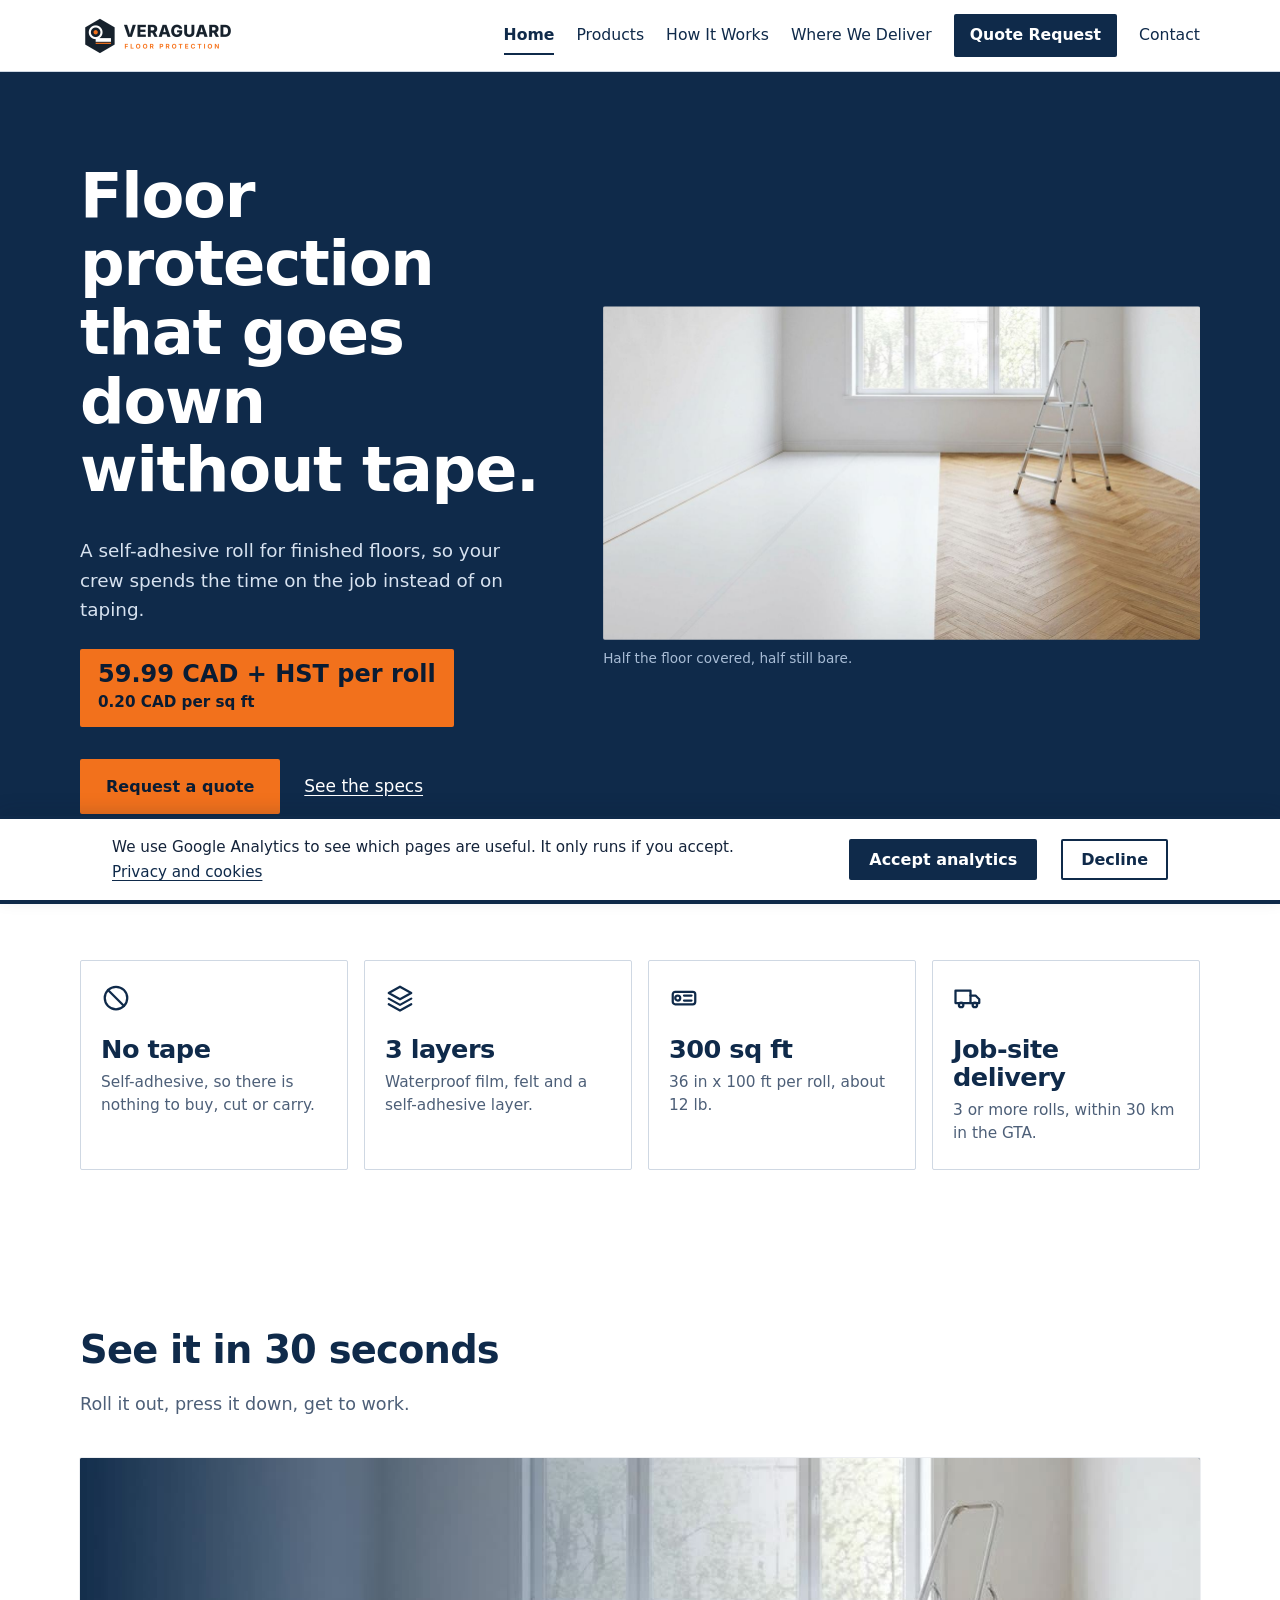
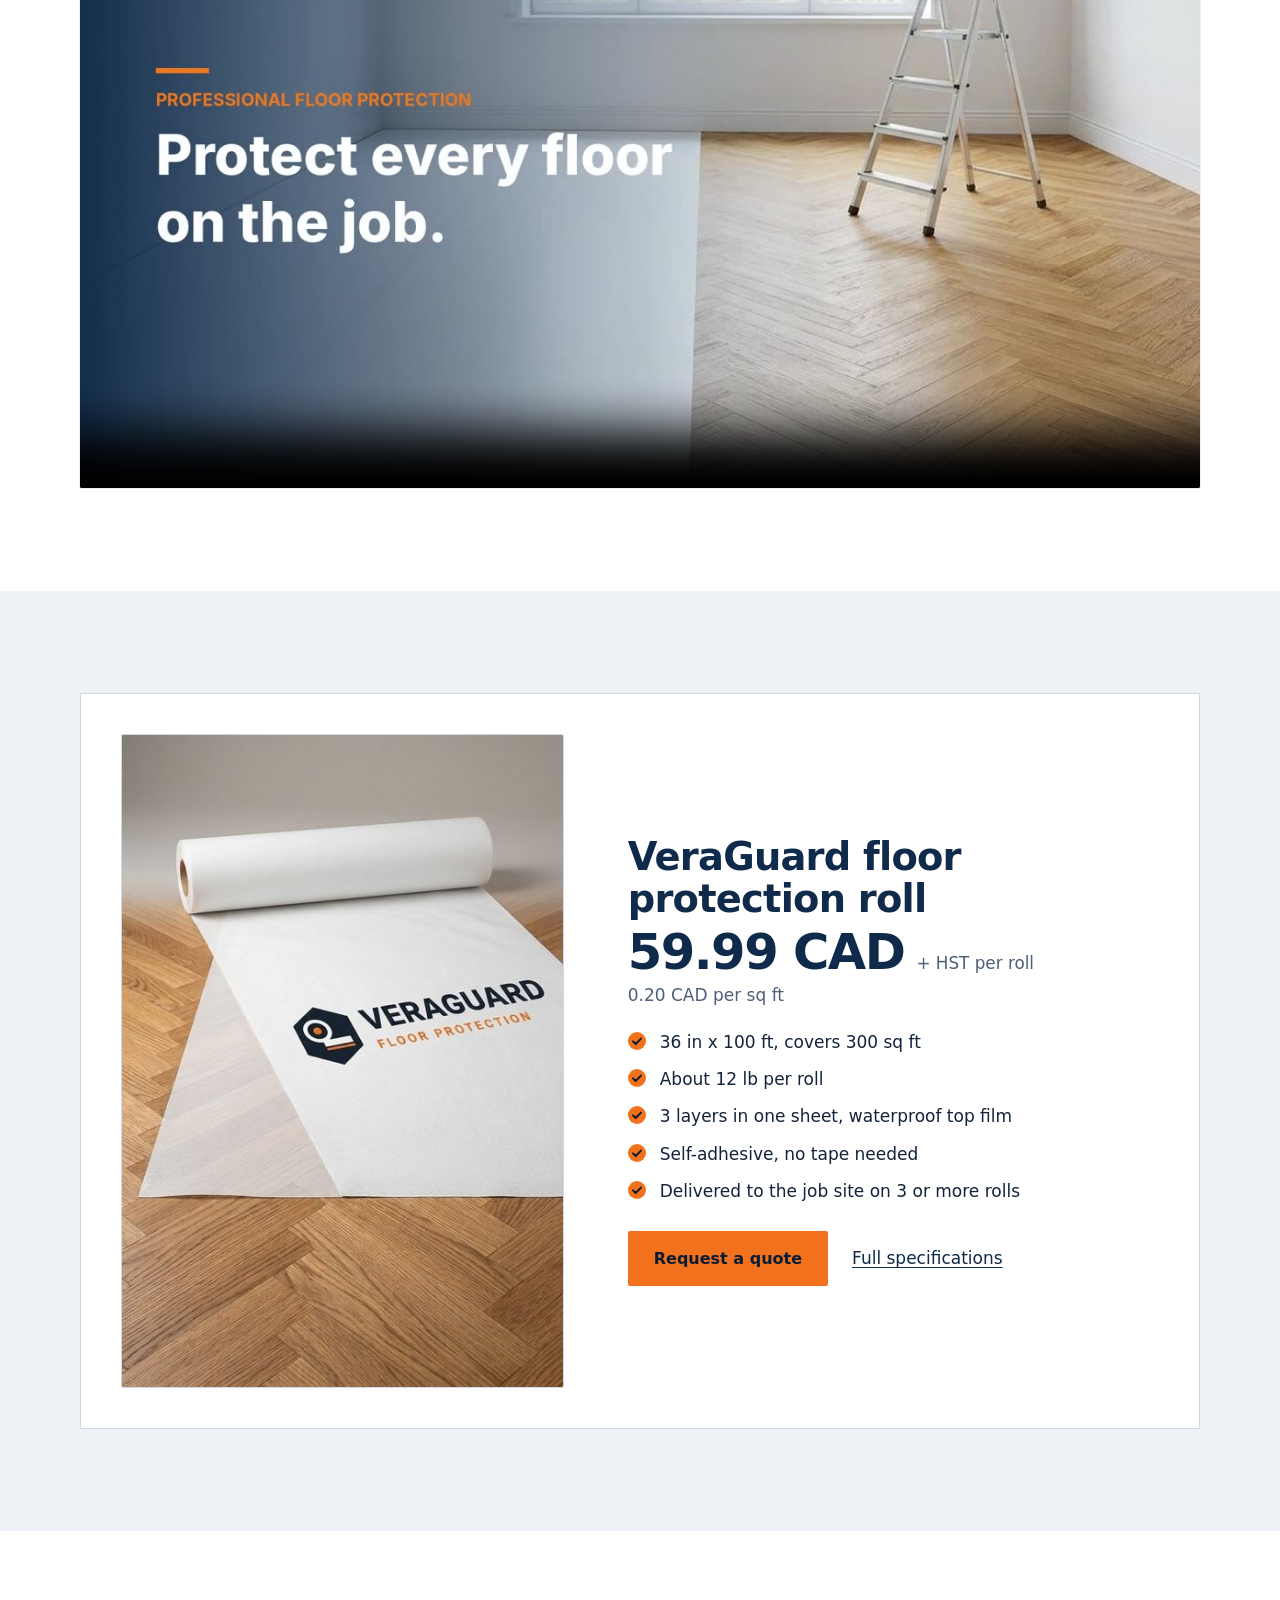
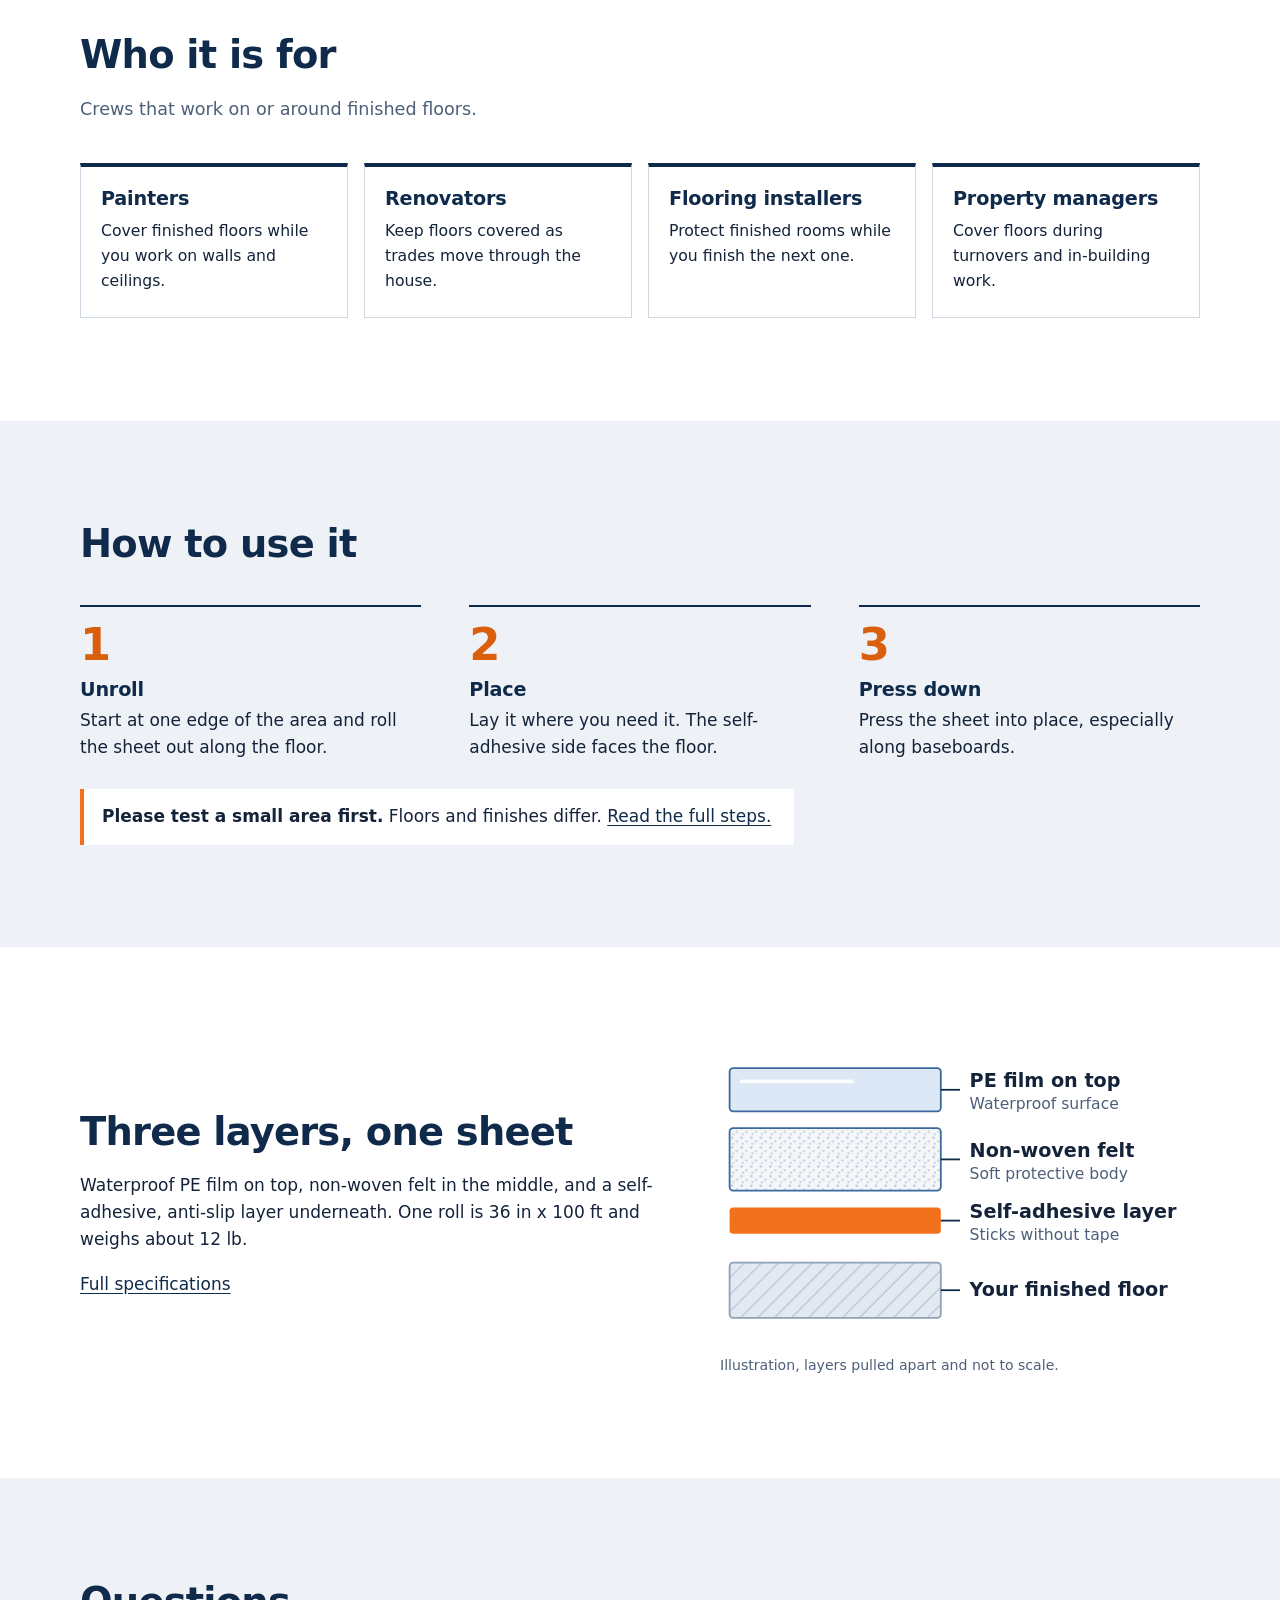
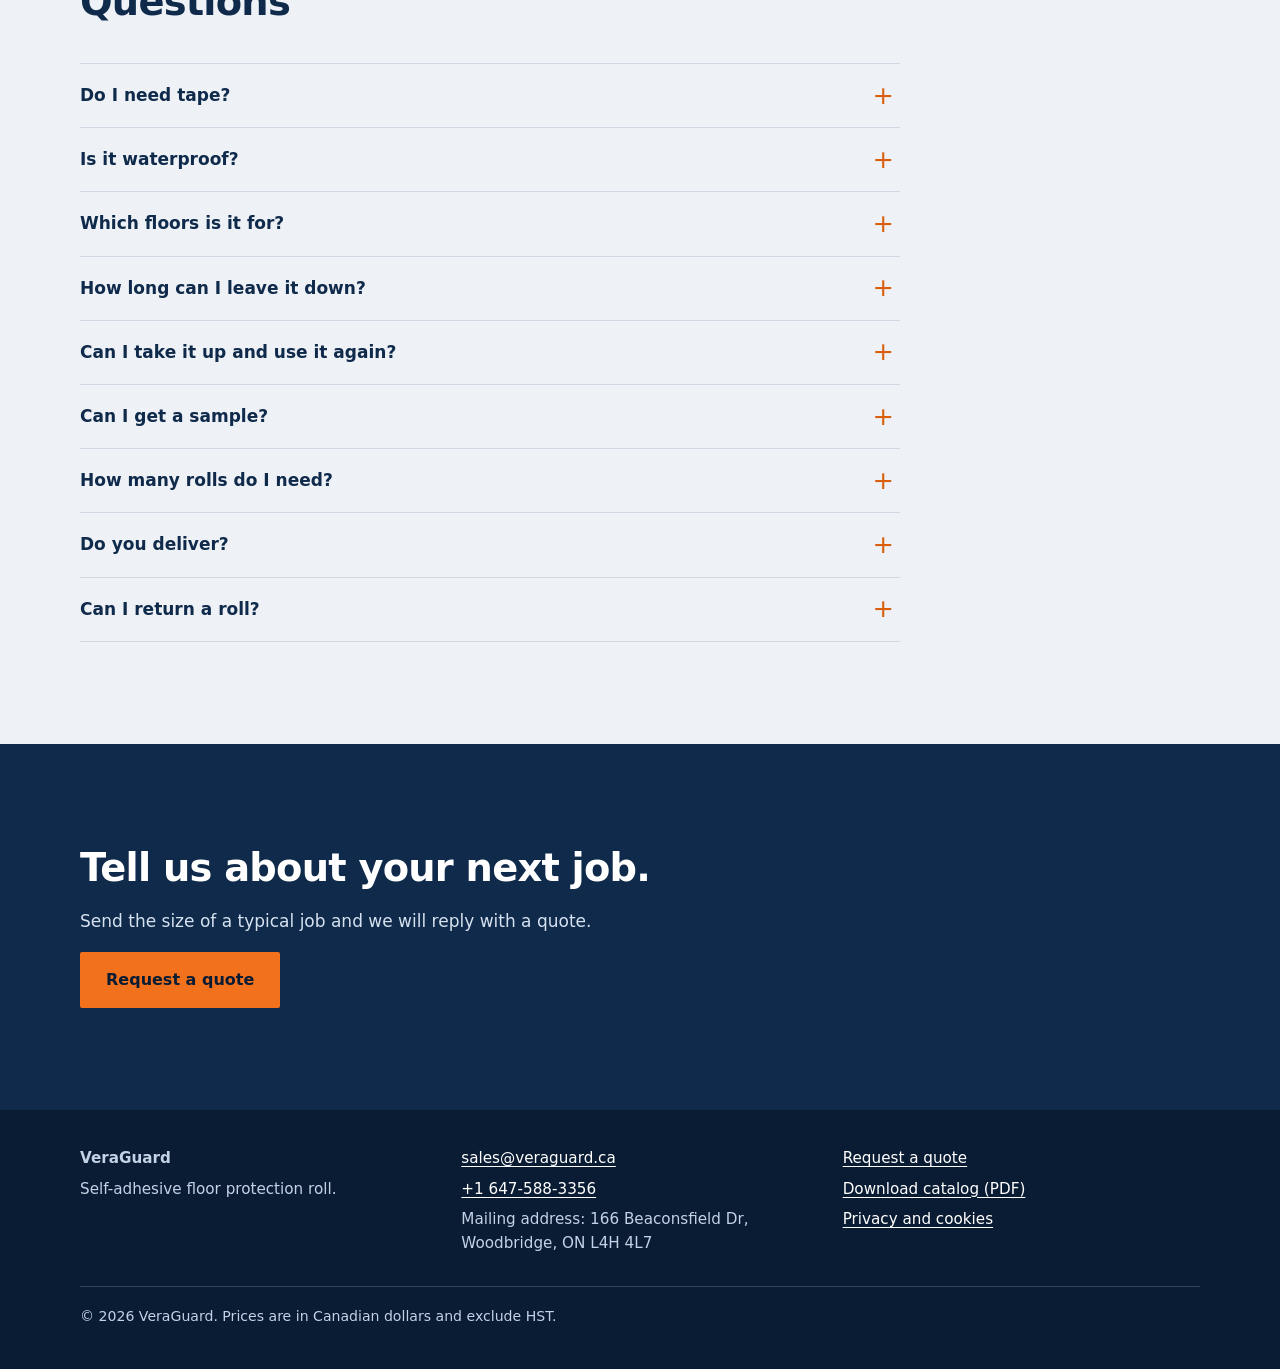
==== index.html @ 80e629dc "Homepage: VideoObject structured data for the product video Co-Authored-By: Claude Sonnet 5.5 <norep" ====
<!doctype html>
<html lang="en">
<head>
<meta charset="utf-8">
<meta name="viewport" content="width=device-width, initial-scale=1">
<meta http-equiv="Content-Security-Policy" content="default-src 'self'; script-src 'self' https://www.googletagmanager.com; connect-src 'self' https://*.google-analytics.com https://*.analytics.google.com https://*.googletagmanager.com; img-src 'self' data: https://*.google-analytics.com https://*.googletagmanager.com; style-src 'self' 'unsafe-inline'; base-uri 'none'; object-src 'none'">
<meta name="referrer" content="strict-origin-when-cross-origin">
<meta name="theme-color" content="#0f2a4a">
<title>VeraGuard | Self-adhesive floor protection roll</title>
<meta name="description" content="VeraGuard floor protection: a self-adhesive, 3-layer roll for finished floors. 36 in x 100 ft, 59.99 CAD + HST per roll.">
<link rel="canonical" href="https://veraguard.ca/">
<meta property="og:type" content="website">
<meta property="og:site_name" content="VeraGuard">
<meta property="og:locale" content="en_CA">
<meta property="og:title" content="VeraGuard | Self-adhesive floor protection roll">
<meta property="og:description" content="VeraGuard floor protection: a self-adhesive, 3-layer roll for finished floors. 36 in x 100 ft, 59.99 CAD + HST per roll.">
<meta property="og:url" content="https://veraguard.ca/">
<meta property="og:image" content="https://veraguard.ca/assets/img/room-covered.jpg">
<meta name="twitter:card" content="summary_large_image">
<script type="application/ld+json">{"@context": "https://schema.org", "@type": "Organization", "name": "VeraGuard", "url": "https://veraguard.ca/", "logo": "https://veraguard.ca/assets/img/logo.png", "email": "sales@veraguard.ca", "telephone": "+1-647-588-3356", "areaServed": "Greater Toronto Area"}</script>
<script type="application/ld+json">{"@context": "https://schema.org", "@type": "VideoObject", "name": "VeraGuard floor protection roll in 27 seconds", "description": "Roll it out, press it down, get to work. A self-adhesive, waterproof, anti-slip floor protection roll: 36 in x 100 ft, 300 sq ft, 59.99 CAD + HST per roll.", "thumbnailUrl": "https://veraguard.ca/assets/img/promo-poster.jpg", "contentUrl": "https://veraguard.ca/assets/video/veraguard-promo.mp4", "uploadDate": "2026-10-28", "duration": "PT27S"}</script>
<!-- Search Console: add the verification meta tag here only if DNS verification is not used. -->
<link rel="icon" type="image/png" href="assets/img/favicon-64.png">
<link rel="apple-touch-icon" href="assets/img/apple-touch-icon.png">
<link rel="stylesheet" href="assets/style.css">
</head>
<body>
<a class="skip" href="#main">Skip to content</a>
<header class="site-header">
  <div class="wrap">
    <a class="brand" href="index.html"><img src="assets/img/logo.png" alt="VeraGuard" width="190" height="40"></a>
    <nav class="nav" aria-label="Main">
      <a href="index.html" aria-current="page">Home</a>
      <a href="products.html">Products</a>
      <a href="how-it-works.html">How It Works</a>
      <a href="where-we-deliver.html">Where We Deliver</a>
      <a class="nav-cta" href="quote.html">Quote Request</a>
      <a href="contact.html">Contact</a>
    </nav>
  </div>
</header>

<main id="main">
  <section class="hero on-navy">
    <div class="wrap">
      <div>
        <h1>Floor protection that goes down without tape.</h1>
        <p class="lead">A self-adhesive roll for finished floors, so your crew spends the time on the job instead of on taping.</p>
        <div class="price-badge"><strong>59.99 CAD + HST per roll</strong><span>0.20 CAD per sq ft</span></div>
        <div class="actions">
          <a class="btn accent" href="quote.html">Request a quote</a>
          <a class="link" href="products.html">See the specs</a>
        </div>
      </div>
      <figure class="hero-photo">
        <div class="frame"><img src="assets/img/room-covered.jpg" srcset="assets/img/room-covered-600.jpg 600w, assets/img/room-covered.jpg 1200w" sizes="(max-width: 820px) 100vw, 640px" width="1200" height="670" fetchpriority="high" alt="An empty room with a white VeraGuard sheet covering half of a herringbone hardwood floor and a stepladder by the window"></div>
        <figcaption>Half the floor covered, half still bare.</figcaption>
      </figure>
    </div>
  </section>

  <section class="section tight">
    <div class="wrap">
      <div class="tiles">
        <a class="tile" href="how-it-works.html"><svg viewBox="0 0 24 24" aria-hidden="true" focusable="false"><circle cx="12" cy="12" r="9"/><path d="M5.6 5.6l12.8 12.8"/></svg><span class="big">No tape</span><span class="sub">Self-adhesive, so there is nothing to buy, cut or carry.</span></a>
        <a class="tile" href="products.html#layers"><svg viewBox="0 0 24 24" aria-hidden="true" focusable="false"><path d="M12 3l9 5-9 5-9-5 9-5z"/><path d="M3 12.5l9 5 9-5"/><path d="M3 17l9 5 9-5"/></svg><span class="big">3 layers</span><span class="sub">Waterproof film, felt and a self-adhesive layer.</span></a>
        <a class="tile" href="products.html"><svg viewBox="0 0 24 24" aria-hidden="true" focusable="false"><rect x="3" y="7" width="18" height="10" rx="2"/><circle cx="7" cy="12" r="2"/><path d="M12 10h6M12 14h6"/></svg><span class="big">300 sq ft</span><span class="sub">36 in x 100 ft per roll, about 12 lb.</span></a>
        <a class="tile" href="where-we-deliver.html"><svg viewBox="0 0 24 24" aria-hidden="true" focusable="false"><path d="M2 6h12v10H2z"/><path d="M14 10h4l3 3v3h-7"/><circle cx="6.5" cy="17.5" r="1.8"/><circle cx="17.5" cy="17.5" r="1.8"/></svg><span class="big">Job-site delivery</span><span class="sub">3 or more rolls, within 30 km in the GTA.</span></a>
      </div>
    </div>
  </section>

  <section class="section" id="video" aria-labelledby="video-title">
    <div class="wrap">
      <div class="section-head"><h2 id="video-title">See it in 30 seconds</h2><p>Roll it out, press it down, get to work.</p></div>
      <div class="promo-video">
        <video controls muted playsinline preload="none" poster="assets/img/promo-poster.jpg" width="1920" height="1080" aria-label="VeraGuard floor protection, 27-second product video">
          <source src="assets/video/veraguard-promo.mp4" type="video/mp4">
          <a href="assets/video/veraguard-promo.mp4">Download the VeraGuard video (MP4)</a>
        </video>
      </div>
    </div>
  </section>

  <section class="section tint" id="product">
    <div class="wrap">
      <div class="product">
        <figure class="photo">
          <img src="assets/img/roll-studio.jpg" srcset="assets/img/roll-studio-480.jpg 480w, assets/img/roll-studio.jpg 720w" sizes="(max-width: 820px) 360px, 400px" width="720" height="1065" alt="A white VeraGuard roll partly unrolled on a herringbone hardwood floor" loading="lazy">
          
        </figure>
        <div>
          <h2>VeraGuard floor protection roll</h2>
          <div class="price"><span class="amount">59.99 CAD</span><span class="unit">+ HST per roll</span></div>
          <p class="price-note">0.20 CAD per sq ft</p>
          <ul class="checks">
            <li>36 in x 100 ft, covers 300 sq ft</li>
            <li>About 12 lb per roll</li>
            <li>3 layers in one sheet, waterproof top film</li>
            <li>Self-adhesive, no tape needed</li>
            <li>Delivered to the job site on 3 or more rolls</li>
          </ul>
          <div class="actions"><a class="btn accent" href="quote.html">Request a quote</a><a href="products.html">Full specifications</a></div>
        </div>
      </div>
    </div>
  </section>

  <section class="section">
    <div class="wrap">
      <div class="section-head"><h2>Who it is for</h2><p>Crews that work on or around finished floors.</p></div>
      <div class="cards4">
        <div class="card"><h3>Painters</h3><p>Cover finished floors while you work on walls and ceilings.</p></div>
        <div class="card"><h3>Renovators</h3><p>Keep floors covered as trades move through the house.</p></div>
        <div class="card"><h3>Flooring installers</h3><p>Protect finished rooms while you finish the next one.</p></div>
        <div class="card"><h3>Property managers</h3><p>Cover floors during turnovers and in-building work.</p></div>
      </div>
    </div>
  </section>

  <section class="section tint">
    <div class="wrap">
      <div class="section-head"><h2>How to use it</h2></div>
      <ol class="flow">
        <li><h3>Unroll</h3><p>Start at one edge of the area and roll the sheet out along the floor.</p></li>
        <li><h3>Place</h3><p>Lay it where you need it. The self-adhesive side faces the floor.</p></li>
        <li><h3>Press down</h3><p>Press the sheet into place, especially along baseboards.</p></li>
      </ol>
      <div class="note"><p><strong>Please test a small area first.</strong> Floors and finishes differ. <a href="how-it-works.html">Read the full steps.</a></p></div>
    </div>
  </section>

  <section class="section">
    <div class="wrap split center">
      <div>
        <h2>Three layers, one sheet</h2>
        <p>Waterproof PE film on top, non-woven felt in the middle, and a self-adhesive, anti-slip layer underneath. One roll is 36 in x 100 ft and weighs about 12 lb.</p>
        <p><a href="products.html">Full specifications</a></p>
      </div>
      <figure class="diagram"><svg class="layers-svg" viewBox="0 0 400 240" role="img" aria-labelledby="layers-title layers-desc" xmlns="http://www.w3.org/2000/svg">
  <title id="layers-title">The three layers of the VeraGuard sheet</title>
  <desc id="layers-desc">Cross-section, pulled apart for clarity: waterproof PE film on top, non-woven felt in the middle, and a self-adhesive, anti-slip layer underneath, above the finished floor.</desc>
  <defs>
    <pattern id="felt" width="8" height="8" patternUnits="userSpaceOnUse"><rect width="8" height="8" fill="#f4f6f9"/><circle cx="2" cy="2" r="1" fill="#b9c6d6"/><circle cx="6" cy="5" r="1" fill="#c9d3e0"/><circle cx="3" cy="7" r=".8" fill="#b9c6d6"/></pattern>
    <pattern id="floor" width="10" height="10" patternUnits="userSpaceOnUse" patternTransform="rotate(45)"><rect width="10" height="10" fill="#e3e9f1"/><path d="M0 0V10" stroke="#b7c4d6" stroke-width="2"/></pattern>
  </defs>
  <rect x="8" y="16" width="176" height="36" rx="3" fill="#dce8f6" stroke="#3d6a9c" stroke-width="1.5"/>
  <path d="M18 27H110" stroke="#fff" stroke-width="3" stroke-linecap="round" opacity=".9"/>
  <rect x="8" y="66" width="176" height="52" rx="3" fill="url(#felt)" stroke="#3d6a9c" stroke-width="1.5"/>
  <rect x="8" y="132" width="176" height="22" rx="3" fill="#f2711c"/>
  <rect x="8" y="178" width="176" height="46" rx="3" fill="url(#floor)" stroke="#8ea1b9" stroke-width="1.5"/>
  <g stroke="#0f2a4a" stroke-width="1.5" fill="none"><path d="M184 34H200"/><path d="M184 92H200"/><path d="M184 143H200"/><path d="M184 201H200"/></g>
  <g font-family="Avenir Next, Segoe UI, system-ui, sans-serif" fill="#14233a">
    <text x="208" y="32" font-size="16" font-weight="700">PE film on top</text><text x="208" y="50" font-size="13" fill="#4d5f78">Waterproof surface</text>
    <text x="208" y="90" font-size="16" font-weight="700">Non-woven felt</text><text x="208" y="108" font-size="13" fill="#4d5f78">Soft protective body</text>
    <text x="208" y="141" font-size="16" font-weight="700">Self-adhesive layer</text><text x="208" y="159" font-size="13" fill="#4d5f78">Sticks without tape</text>
    <text x="208" y="206" font-size="16" font-weight="700">Your finished floor</text>
  </g>
</svg><figcaption>Illustration, layers pulled apart and not to scale.</figcaption></figure>
    </div>
  </section>

  <section class="section tint">
    <div class="wrap">
      <div class="section-head"><h2>Questions</h2></div>
      <div class="faq">
  <details><summary>Do I need tape?</summary><p>No. The roll is self-adhesive, so it goes down without tape for normal installation.</p></details>
  <details><summary>Is it waterproof?</summary><p>Yes. The top film is waterproof and helps protect against spills and moisture.</p></details>
  <details><summary>Which floors is it for?</summary><p>Finished hardwood, tile, laminate, vinyl and similar floors, for temporary use while work is going on. Floors and finishes differ, so please test a small area first and tell us what you are protecting.</p></details>
  <details><summary>How long can I leave it down?</summary><p>Ask us. Tell us your floor and how long the job runs, and we will answer for your case.</p></details>
  <details><summary>Can I take it up and use it again?</summary><p>Ask us. We would rather answer for your floor than guess.</p></details>
  <details><summary>Can I get a sample?</summary><p>Samples are not available. A small test patch from your first roll is the way to check.</p></details>
  <details><summary>How many rolls do I need?</summary><p>Each roll covers 300 sq ft (36 in x 100 ft). Divide the floor area by 300 and round up: a 2,500 sq ft job needs 9 rolls. Send us the size and we will quote it.</p></details>
  <details><summary>Do you deliver?</summary><p>Yes, free to your job site when you order 3 or more rolls, within 30 km in the GTA. Further out? <a href="contact.html">Ask us</a>.</p></details>
  <details><summary>Can I return a roll?</summary><p>Yes. Unopened rolls can be returned within 30 days.</p></details>
</div>
    </div>
  </section>

  <section class="section navy on-navy">
    <div class="wrap">
      <h2>Tell us about your next job.</h2>
      <p>Send the size of a typical job and we will reply with a quote.</p>
      <div class="actions"><a class="btn accent" href="quote.html">Request a quote</a></div>
    </div>
  </section>
</main>

<footer class="site-footer">
  <div class="wrap">
    <div>
      <p><strong>VeraGuard</strong></p>
      <p>Self-adhesive floor protection roll.</p>
    </div>
    <div>
      <p><a href="mailto:sales@veraguard.ca">sales@veraguard.ca</a></p>
      <p><a href="tel:+16475883356">+1 647-588-3356</a></p>
      <p>Mailing address: 166 Beaconsfield Dr, Woodbridge, ON L4H 4L7</p>
    </div>
    <div>
      <p><a href="quote.html">Request a quote</a></p>
      <p><a href="assets/VeraGuard-Catalog.pdf" download>Download catalog (PDF)</a></p>
      <p><a href="privacy.html">Privacy and cookies</a></p>
    </div>
    <p class="legal">&copy; 2026 VeraGuard. Prices are in Canadian dollars and exclude HST.</p>
  </div>
</footer>

<div class="consent" id="consent" role="region" aria-label="Cookie notice" hidden>
  <div class="wrap">
    <p>We use Google Analytics to see which pages are useful. It only runs if you accept. <a href="privacy.html">Privacy and cookies</a></p>
    <div class="actions">
      <button class="btn" id="consent-yes" type="button">Accept analytics</button>
      <button class="btn ghost" id="consent-no" type="button">Decline</button>
    </div>
  </div>
</div>
<script src="assets/site.js" defer></script>
</body>
</html>
---- assets/style.css ----
/* VeraGuard: navy and white with the logo's orange as the accent.
   System fonts only, so there are no third-party font requests. */
:root {
  --navy: #0f2a4a;
  --navy-deep: #0a1c33;
  --steel: #3d6a9c;
  --mist: #eef2f7;
  --line: #cfd8e3;
  --ink: #14233a;
  --muted: #4d5f78;
  --white: #ffffff;
  --orange: #f2711c;      /* fills and accents on navy; navy text sits on it */
  --orange-ink: #d95f0d;  /* large numerals and marks on white */
  --measure: 66ch;
  --pad: clamp(20px, 5vw, 56px);
  --space: clamp(56px, 8vw, 112px);
  --sans: "Avenir Next", "Segoe UI", system-ui, -apple-system, Roboto, "Helvetica Neue", Arial, sans-serif;
}

*, *::before, *::after { box-sizing: border-box; }
html { -webkit-text-size-adjust: 100%; }
body { margin: 0; background: var(--white); color: var(--ink); font: 400 1.0625rem/1.6 var(--sans); }
img, svg { max-width: 100%; }
img { display: block; height: auto; }
a { color: var(--navy); text-underline-offset: 3px; }
a:hover { color: var(--steel); }
:focus-visible { outline: 3px solid var(--steel); outline-offset: 3px; }
.on-navy :focus-visible, .hero :focus-visible, .site-footer :focus-visible { outline-color: var(--orange); }

h1, h2, h3 { font-family: var(--sans); color: var(--navy); line-height: 1.1; margin: 0 0 .5em; font-weight: 800; letter-spacing: -.02em; }
h1 { font-size: clamp(2.3rem, 5.4vw, 3.9rem); }
h2 { font-size: clamp(1.7rem, 3.3vw, 2.4rem); }
h3 { font-size: 1.2rem; font-weight: 700; letter-spacing: -.01em; line-height: 1.25; }
p { margin: 0 0 1em; max-width: var(--measure); }

.wrap { width: min(1120px, 100% - 2 * var(--pad)); margin-inline: auto; }
.skip { position: absolute; left: -999px; top: 8px; background: var(--white); color: var(--navy); padding: 8px 14px; z-index: 20; }
.skip:focus { left: 8px; }

/* Header */
.site-header { border-bottom: 1px solid var(--line); background: var(--white); }
.site-header .wrap { display: flex; flex-wrap: wrap; align-items: center; justify-content: space-between; gap: 12px 32px; padding-block: 14px; }
.brand { display: block; line-height: 0; }
.brand img { height: 40px; width: auto; }
.nav { display: flex; flex-wrap: wrap; align-items: center; gap: 4px 22px; }
.nav a { text-decoration: none; padding: 6px 0; border-bottom: 2px solid transparent; font-size: .98rem; }
.nav a:hover { border-bottom-color: var(--steel); color: var(--navy); }
.nav a[aria-current="page"] { border-bottom-color: var(--navy); font-weight: 600; }
.nav a.nav-cta { background: var(--navy); color: var(--white); padding: 8px 16px; border-radius: 2px; font-weight: 600; border-bottom-color: transparent; }
.nav a.nav-cta:hover { background: var(--navy-deep); color: var(--white); border-bottom-color: transparent; }
.nav a.nav-cta[aria-current="page"] { border-bottom-color: var(--orange); }

/* Buttons and links */
.btn { display: inline-block; padding: 13px 24px; border: 2px solid var(--navy); background: var(--navy); color: var(--white); text-decoration: none; font-weight: 700; font-size: 1rem; cursor: pointer; border-radius: 2px; font-family: inherit; transition: background-color .15s, border-color .15s; }
.btn:hover { background: var(--navy-deep); border-color: var(--navy-deep); color: var(--white); }
.btn.ghost { background: transparent; color: var(--navy); }
.btn.ghost:hover { background: var(--mist); color: var(--navy); }
.btn.accent { background: var(--orange); border-color: var(--orange); color: var(--navy-deep); }
.btn.accent:hover { background: #ff8533; border-color: #ff8533; color: var(--navy-deep); }
.on-navy .btn { background: var(--white); border-color: var(--white); color: var(--navy); }
.on-navy .btn:hover { background: var(--mist); border-color: var(--mist); color: var(--navy); }
.on-navy .btn.accent { background: var(--orange); border-color: var(--orange); color: var(--navy-deep); }
.on-navy .btn.accent:hover { background: #ff8533; border-color: #ff8533; }
.on-navy a.link { color: var(--white); }
.on-navy a.link:hover { color: #ffd2b0; }
.actions { display: flex; flex-wrap: wrap; align-items: center; gap: 12px 24px; margin-top: 8px; }

/* Hero */
.hero { background: var(--navy); color: var(--white); }
.hero h1 { color: var(--white); }
.hero .wrap { display: grid; grid-template-columns: minmax(0, 1fr) minmax(0, 1.3fr); gap: clamp(28px, 5vw, 72px); align-items: center; padding-block: clamp(40px, 7vw, 96px); }
.hero .lead { color: #d7e2f0; font-size: 1.15rem; max-width: 44ch; }
.price-badge { display: inline-flex; flex-direction: column; gap: 2px; background: var(--orange); color: var(--navy-deep); padding: 12px 18px; border-radius: 2px; margin: 6px 0 24px; }
.price-badge strong { font-size: 1.5rem; line-height: 1.15; font-weight: 800; }
.price-badge span { font-size: .95rem; font-weight: 600; }
.hero-photo { margin: 0; }
.hero-photo .frame { position: relative; overflow: hidden; border-radius: 2px; }
.hero-photo img { width: 100%; }
.hero-photo figcaption { font-size: .85rem; color: #a9bdd6; margin-top: 8px; }

/* Sections */
.section { padding-block: var(--space); }
.section.tint { background: var(--mist); }
.section.navy { background: var(--navy); color: var(--white); }
.section.navy h2 { color: var(--white); }
.section.navy p { color: #d7e2f0; }
.section.tight { padding-block: clamp(32px, 5vw, 56px); }
.section-head { margin-bottom: clamp(24px, 4vw, 40px); }
.section-head p { color: var(--muted); font-size: 1.1rem; margin-bottom: 0; }
.page-head { padding-block: clamp(32px, 5vw, 64px) 8px; border-bottom: 1px solid var(--line); }
.page-head p { font-size: 1.15rem; }

.three { display: grid; grid-template-columns: repeat(3, minmax(0, 1fr)); gap: clamp(20px, 3vw, 40px); align-items: start; }
.two { display: grid; grid-template-columns: repeat(2, minmax(0, 1fr)); gap: clamp(24px, 5vw, 64px); }
.split { display: grid; grid-template-columns: minmax(0, 1.2fr) minmax(0, 1fr); gap: clamp(24px, 5vw, 64px); align-items: start; }
.split.center { align-items: center; }

/* Trust tiles */
.tiles { display: grid; grid-template-columns: repeat(4, minmax(0, 1fr)); gap: 16px; }
.tile { display: block; border: 1px solid var(--line); background: var(--white); padding: 22px 20px 24px; text-decoration: none; color: var(--ink); border-radius: 2px; transition: border-color .15s, box-shadow .15s; }
.tile:hover { border-color: var(--navy); box-shadow: 0 3px 0 var(--navy); color: var(--ink); }
.tile svg { width: 30px; height: 30px; stroke: var(--navy); fill: none; stroke-width: 1.8; stroke-linecap: round; stroke-linejoin: round; margin-bottom: 14px; }
.tile .big { display: block; font-size: 1.6rem; font-weight: 800; color: var(--navy); line-height: 1.1; letter-spacing: -.02em; margin-bottom: 8px; }
.tile .sub { display: block; font-size: .96rem; color: var(--muted); line-height: 1.5; }

/* Product card */
.product { display: grid; grid-template-columns: minmax(0, 5fr) minmax(0, 6fr); gap: clamp(24px, 5vw, 64px); align-items: center; border: 1px solid var(--line); background: var(--white); padding: clamp(20px, 3.5vw, 40px); }
.product h2, .product h3.name { margin-bottom: .2em; }
.photo { margin: 0; }
.photo img { width: 100%; border-radius: 2px; border: 1px solid var(--line); }
.photo figcaption, .banner figcaption, .diagram figcaption { font-size: .88rem; color: var(--muted); margin-top: 8px; }
.price { display: flex; flex-wrap: wrap; align-items: baseline; gap: 4px 12px; margin: 8px 0 4px; }
.price .amount { font-size: clamp(2.3rem, 5vw, 3.1rem); font-weight: 800; color: var(--navy); line-height: 1; letter-spacing: -.03em; }
.price .unit { font-size: 1.05rem; color: var(--muted); }
.price-note { color: var(--muted); margin-bottom: 0; }
.checks { list-style: none; padding: 0; margin: 20px 0 26px; display: grid; gap: 10px; }
.checks li { display: grid; grid-template-columns: 22px 1fr; gap: 10px; align-items: start; }
.checks li::before { content: ""; width: 18px; height: 18px; margin-top: 3px; background: url("data:image/svg+xml,%3Csvg xmlns='http://www.w3.org/2000/svg' viewBox='0 0 18 18'%3E%3Ccircle cx='9' cy='9' r='9' fill='%23f2711c'/%3E%3Cpath d='M5 9.4l2.6 2.6L13 6.6' fill='none' stroke='%230a1c33' stroke-width='2' stroke-linecap='round' stroke-linejoin='round'/%3E%3C/svg%3E") center/contain no-repeat; }

/* Audience cards */
.cards4 { display: grid; grid-template-columns: repeat(4, minmax(0, 1fr)); gap: 16px; }
.card { background: var(--white); border: 1px solid var(--line); border-top: 4px solid var(--navy); padding: 20px 20px 24px; }
.card h3 { margin-bottom: .35em; }
.card p { margin: 0; font-size: .98rem; }

/* Three-step flow */
.flow { list-style: none; padding: 0; margin: 0 0 28px; display: grid; grid-template-columns: repeat(3, minmax(0, 1fr)); gap: clamp(20px, 4vw, 48px); counter-reset: f; }
.flow li { counter-increment: f; border-top: 2px solid var(--navy); padding-top: 16px; }
.flow li::before { content: counter(f); display: block; font-size: 2.8rem; font-weight: 800; color: var(--orange-ink); line-height: 1; margin-bottom: 10px; }
.flow h3 { margin-bottom: .25em; }
.flow p { margin: 0; }

/* Layer diagram */
.layers-svg { width: 100%; max-width: 520px; height: auto; }
.diagram { margin: 0; }

/* Spec table */
.spec { width: 100%; border-collapse: collapse; max-width: 820px; }
.spec th, .spec td { text-align: left; padding: 13px 16px 13px 0; border-bottom: 1px solid var(--line); vertical-align: top; }
.spec th { width: 34%; font-weight: 700; color: var(--navy); }

.note { border-left: 4px solid var(--orange); background: var(--mist); padding: 14px 18px; max-width: var(--measure); }
.section.tint .note { background: var(--white); }
.note p:last-child { margin-bottom: 0; }

.chips { list-style: none; padding: 0; margin: 0 0 1.2em; display: flex; flex-wrap: wrap; gap: 10px; }
.chips li { border: 1.5px solid var(--navy); padding: 6px 14px; border-radius: 999px; font-size: .95rem; color: var(--navy); background: var(--white); }

/* Numbered steps (How It Works) */
.steps { counter-reset: s; list-style: none; padding: 0; margin: 0; max-width: 760px; }
.steps li { counter-increment: s; display: grid; grid-template-columns: 56px 1fr; gap: 0 12px; padding: 18px 0; border-bottom: 1px solid var(--line); }
.steps li::before { content: counter(s); font-size: 2rem; line-height: 1; color: var(--orange-ink); font-weight: 800; }
.steps h2, .steps h3 { font-size: 1.25rem; margin-bottom: .2em; letter-spacing: -.01em; }
.steps p { margin: 0; }

.banner { margin: 0; }
.banner img { width: 100%; border: 1px solid var(--line); }

/* FAQ */
.faq { max-width: 820px; border-top: 1px solid var(--line); }
.faq details { border-bottom: 1px solid var(--line); }
.faq summary { cursor: pointer; list-style: none; padding: 18px 44px 18px 0; font-weight: 700; color: var(--navy); position: relative; }
.faq summary::-webkit-details-marker { display: none; }
.faq summary::after { content: "+"; position: absolute; right: 6px; top: 50%; transform: translateY(-50%); font-size: 1.6rem; font-weight: 400; color: var(--orange-ink); line-height: 1; }
.faq details[open] summary::after { content: "\2212"; }
.faq summary:hover { color: var(--steel); }
.faq details p { margin: 0 0 18px; max-width: 64ch; }

/* Forms */
.form { display: grid; gap: 18px; max-width: 720px; }
.form .row { display: grid; grid-template-columns: repeat(2, minmax(0, 1fr)); gap: 18px; }
.form label { display: grid; gap: 6px; font-weight: 600; color: var(--navy); font-size: .98rem; }
.form .hint { font-weight: 400; color: var(--muted); font-size: .9rem; }
.form input, .form select, .form textarea { font: inherit; padding: 11px 12px; border: 1.5px solid #8ea1b9; border-radius: 2px; background: var(--white); color: var(--ink); width: 100%; }
.form textarea { min-height: 120px; resize: vertical; }
.form input:focus-visible, .form select:focus-visible, .form textarea:focus-visible { outline: 3px solid var(--steel); outline-offset: 1px; }

/* Footer */
.site-footer { background: var(--navy-deep); color: #c3d2e5; padding-block: 36px; font-size: .95rem; }
.site-footer a { color: var(--white); }
.site-footer .wrap { display: grid; grid-template-columns: repeat(3, minmax(0, 1fr)); gap: 24px; }
.site-footer p { margin: 0 0 .4em; }
.site-footer .legal { grid-column: 1 / -1; border-top: 1px solid rgba(255,255,255,.18); padding-top: 18px; font-size: .88rem; max-width: none; }

/* Cookie notice */
.consent { position: fixed; inset: auto 0 0 0; background: var(--white); border-top: 3px solid var(--navy); padding: 16px var(--pad); z-index: 30; box-shadow: 0 -4px 18px rgba(10,28,51,.18); }
.consent[hidden] { display: none; }
.consent .wrap { display: flex; flex-wrap: wrap; gap: 12px 24px; align-items: center; justify-content: space-between; }
.consent p { margin: 0; max-width: 70ch; font-size: .95rem; }
.consent .actions { margin: 0; }
.consent .btn { padding: 9px 18px; }

.todo { background: #fff6d6; color: #3d2f00; border: 1px dashed #a07d00; padding: 2px 8px; }

@media (max-width: 960px) {
  .tiles, .cards4 { grid-template-columns: repeat(2, minmax(0, 1fr)); }
}
@media (max-width: 820px) {
  .hero .wrap, .two, .three, .split, .product, .site-footer .wrap, .flow { grid-template-columns: 1fr; }
  .form .row { grid-template-columns: 1fr; }
  .product .photo { max-width: 360px; }
  .split > .photo { max-width: 360px; }
  .spec th { width: 42%; }
}
@media (max-width: 600px) {
  .consent { padding: 10px 16px; border-top-width: 2px; }
  .consent .wrap { gap: 8px; }
  .consent p { font-size: .82rem; line-height: 1.4; }
  .consent .actions { width: 100%; gap: 8px; flex-wrap: nowrap; }
  .consent .btn { flex: 1; padding: 7px 10px; font-size: .9rem; }
}
@media (max-width: 520px) {
  .tiles, .cards4 { grid-template-columns: 1fr; }
}

/* One short entrance: the photo wipes in as it paints, so nothing sits half empty while it loads. */
@media (prefers-reduced-motion: no-preference) {
  .hero-photo img { animation: wipe .6s cubic-bezier(.3, .1, .2, 1) both; }
  @keyframes wipe { from { clip-path: inset(0 0 0 100%); } to { clip-path: inset(0); } }
}
@media (prefers-reduced-motion: reduce) {
  * { animation: none !important; transition: none !important; scroll-behavior: auto !important; }
}
@media print {
  .site-header .nav, .consent, .actions { display: none; }
}

.catalog-inner { display: flex; align-items: center; justify-content: center; gap: clamp(24px, 5vw, 64px); text-align: left; }
.catalog-cover { width: 200px; height: auto; border-radius: 2px; box-shadow: 0 10px 30px rgba(0,0,0,.35); }
.catalog-text { max-width: 460px; }
.catalog-text h2 { margin-top: 0; }
.btn.big { font-size: 1.1rem; padding: 14px 26px; }
@media (max-width: 820px) { .catalog-inner { flex-direction: column; text-align: center; } .catalog-inner .actions { justify-content: center; } .catalog-cover { width: 160px; } }

/* Product video */
.promo-video { border-radius: 2px; overflow: hidden; background: var(--navy); box-shadow: 0 0 0 1px rgba(15,42,74,.08); }
.promo-video video { display: block; width: 100%; height: auto; aspect-ratio: 16 / 9; }
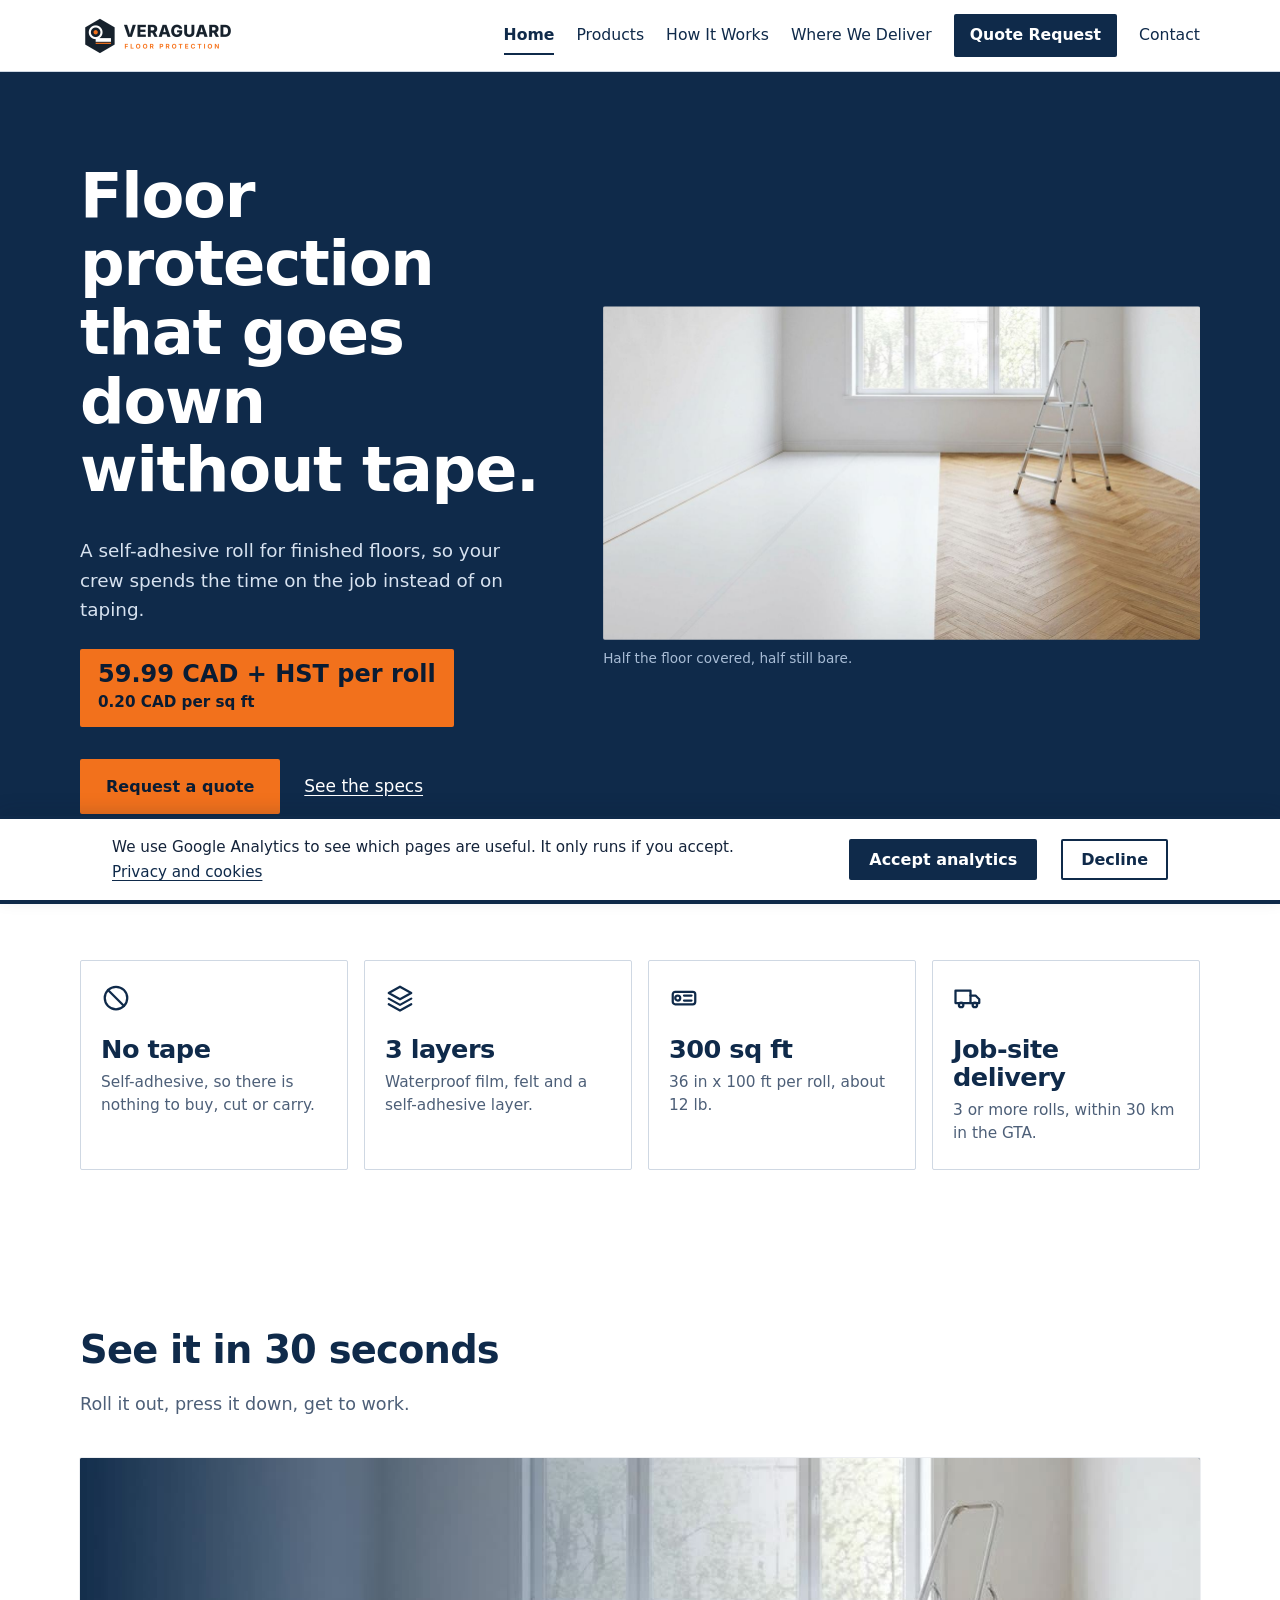
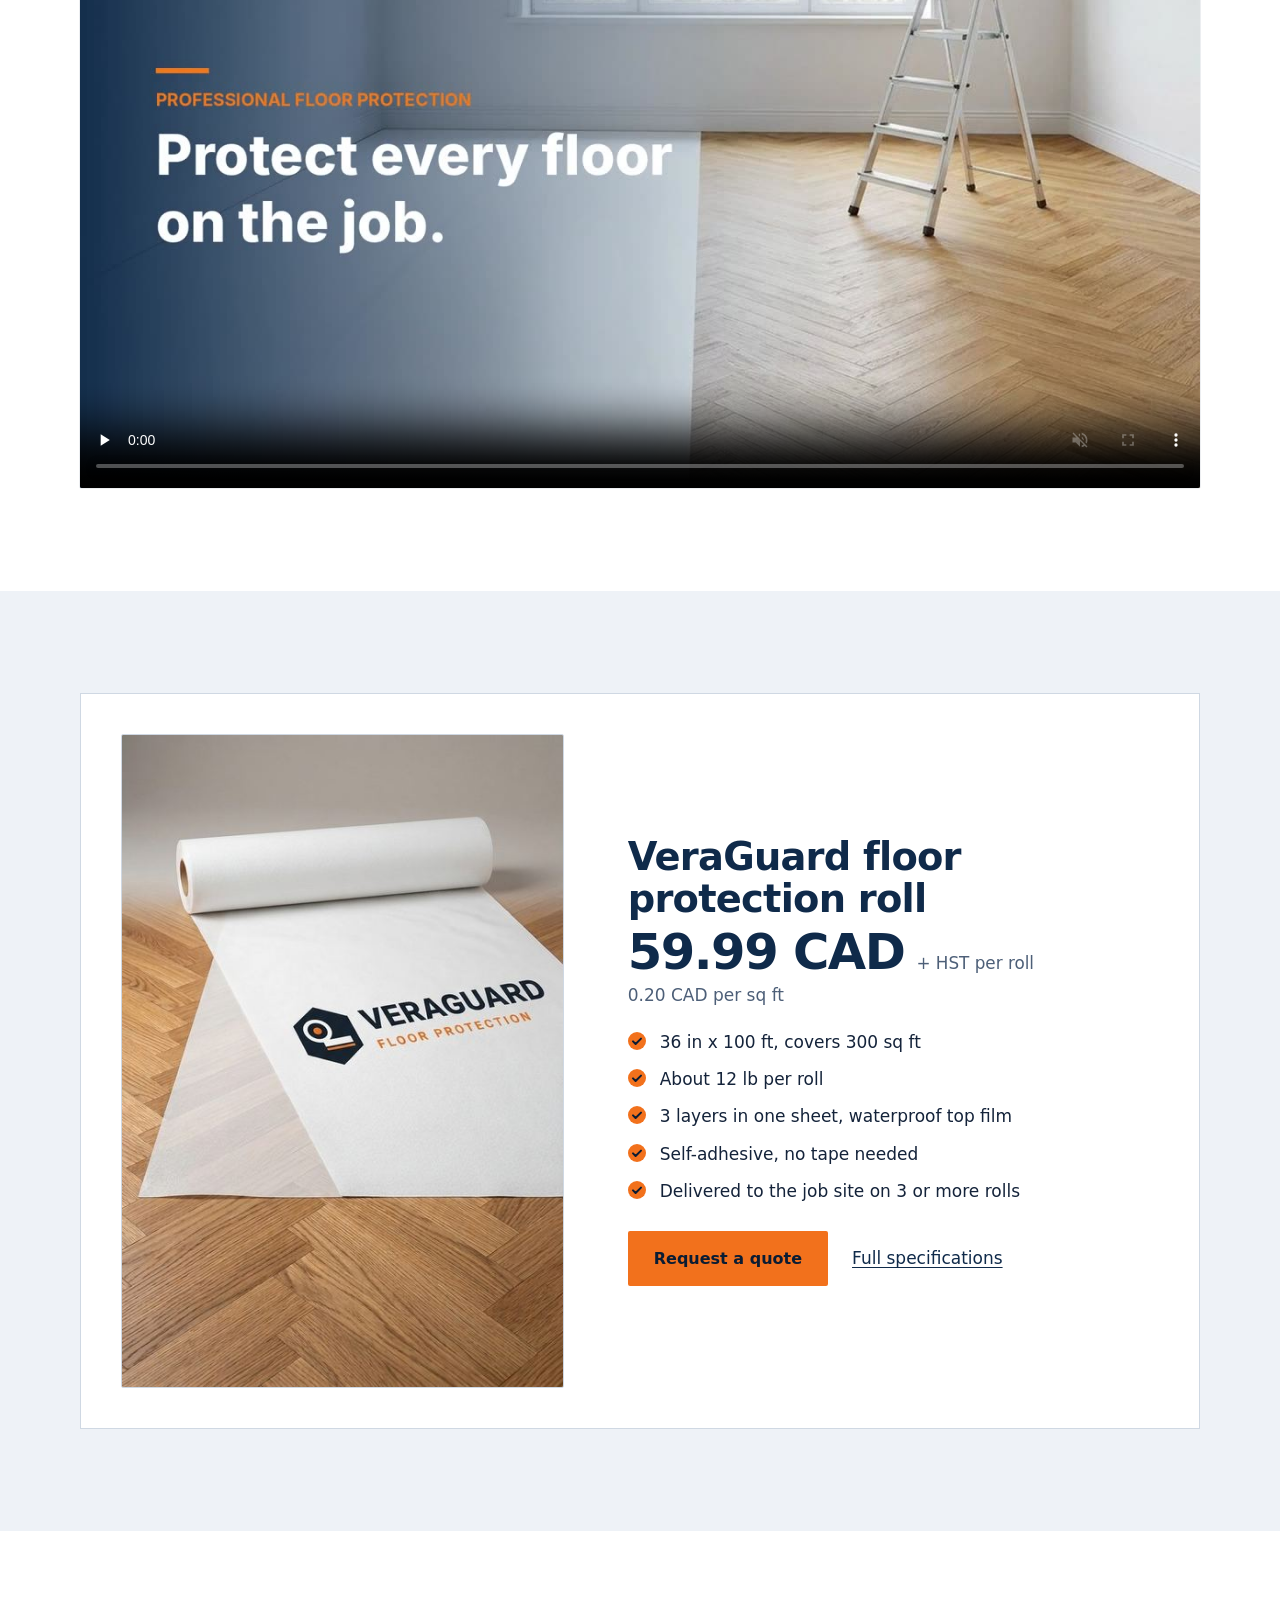
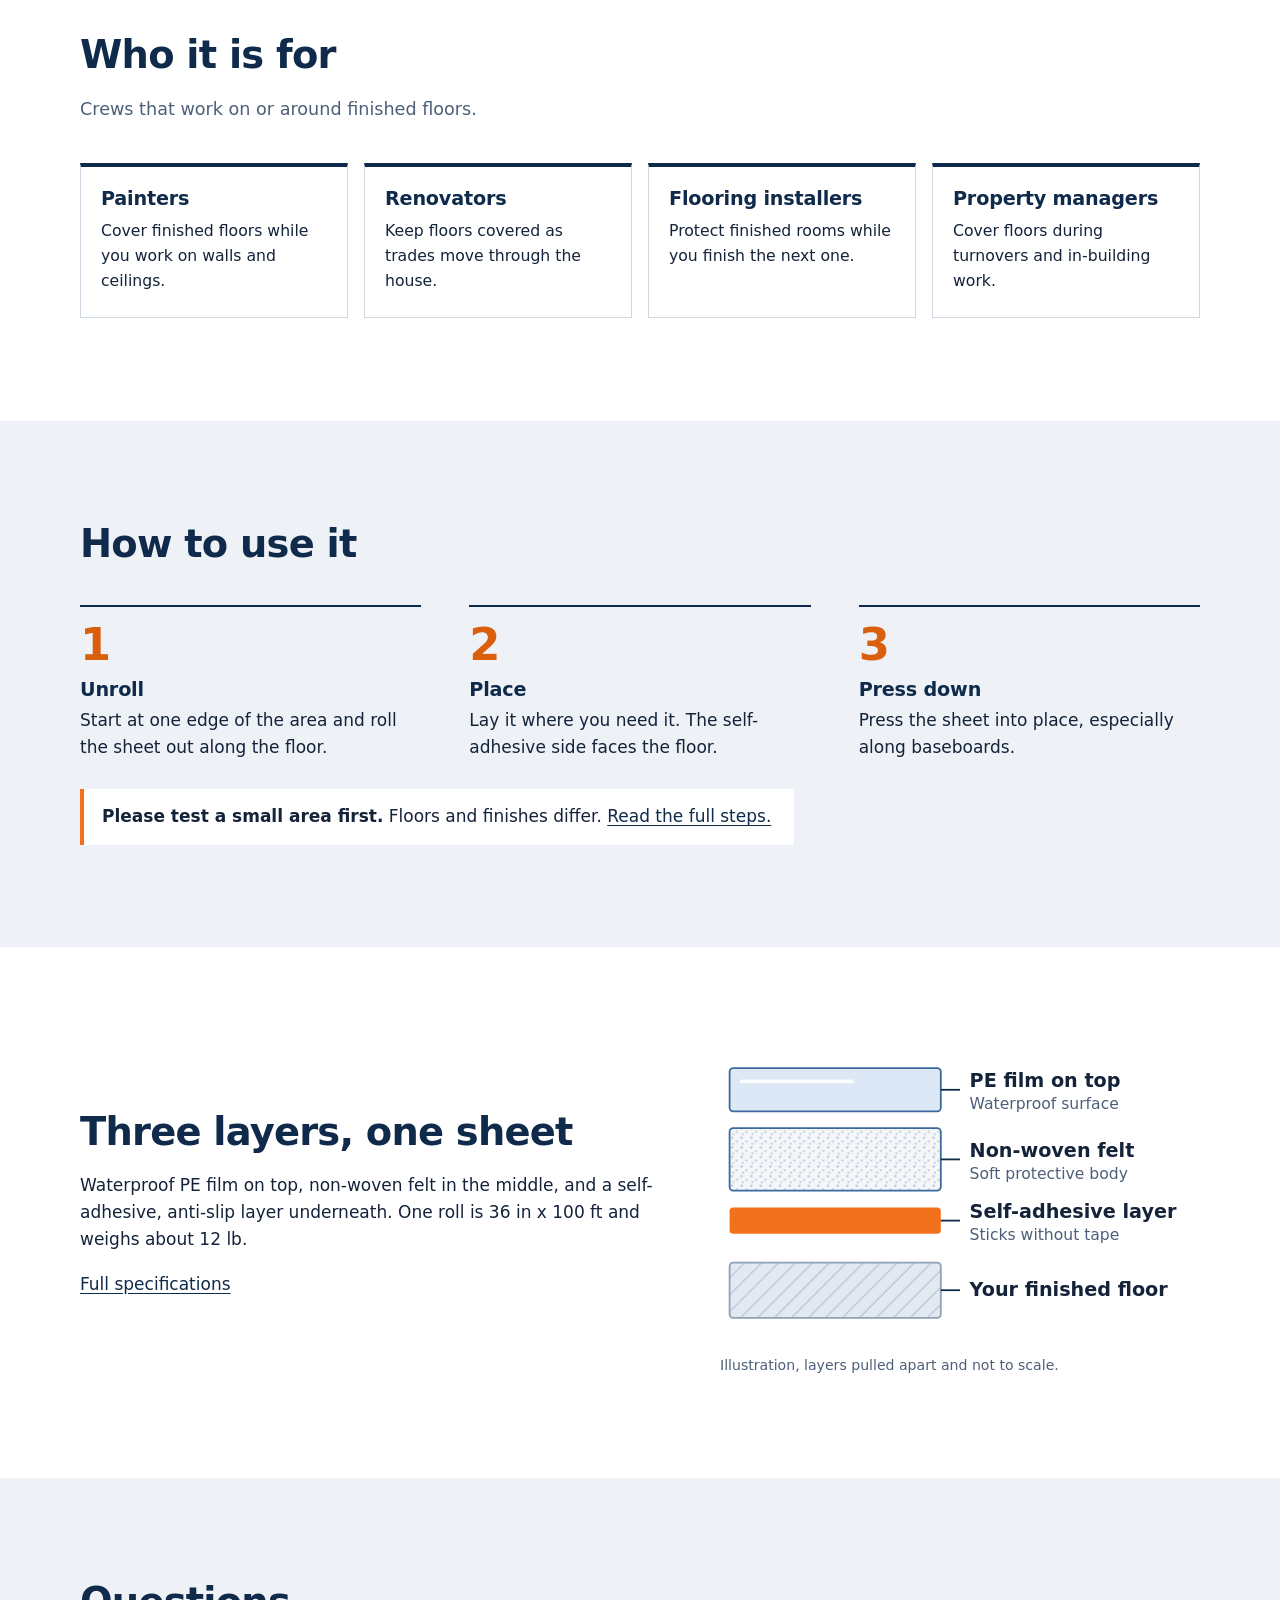
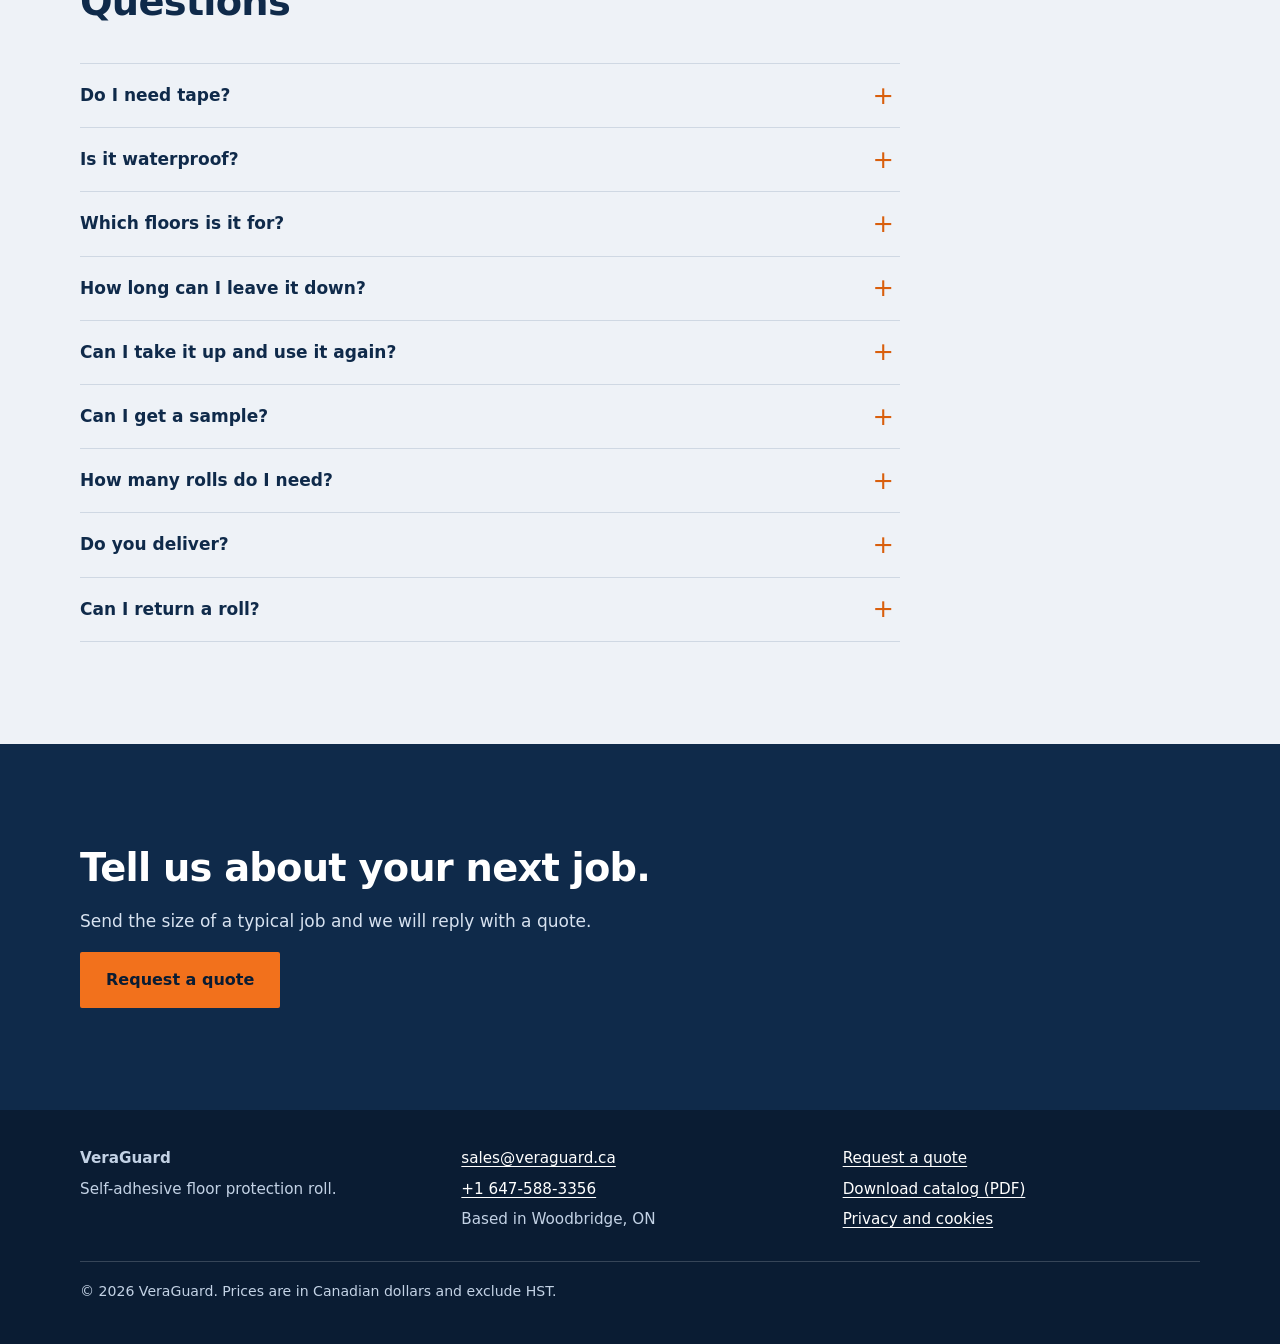
==== commit 835c813e: "Show the city only (Woodbridge, ON), no street address Owner decision on 3 Nov 2026.  Co-Authored-By" ====
--- a/index.html
+++ b/index.html
@@ -195,7 +195,7 @@
     <div>
       <p><a href="mailto:sales@veraguard.ca">sales@veraguard.ca</a></p>
       <p><a href="tel:+16475883356">+1 647-588-3356</a></p>
-      <p>Mailing address: 166 Beaconsfield Dr, Woodbridge, ON L4H 4L7</p>
+      <p>Based in Woodbridge, ON</p>
     </div>
     <div>
       <p><a href="quote.html">Request a quote</a></p>
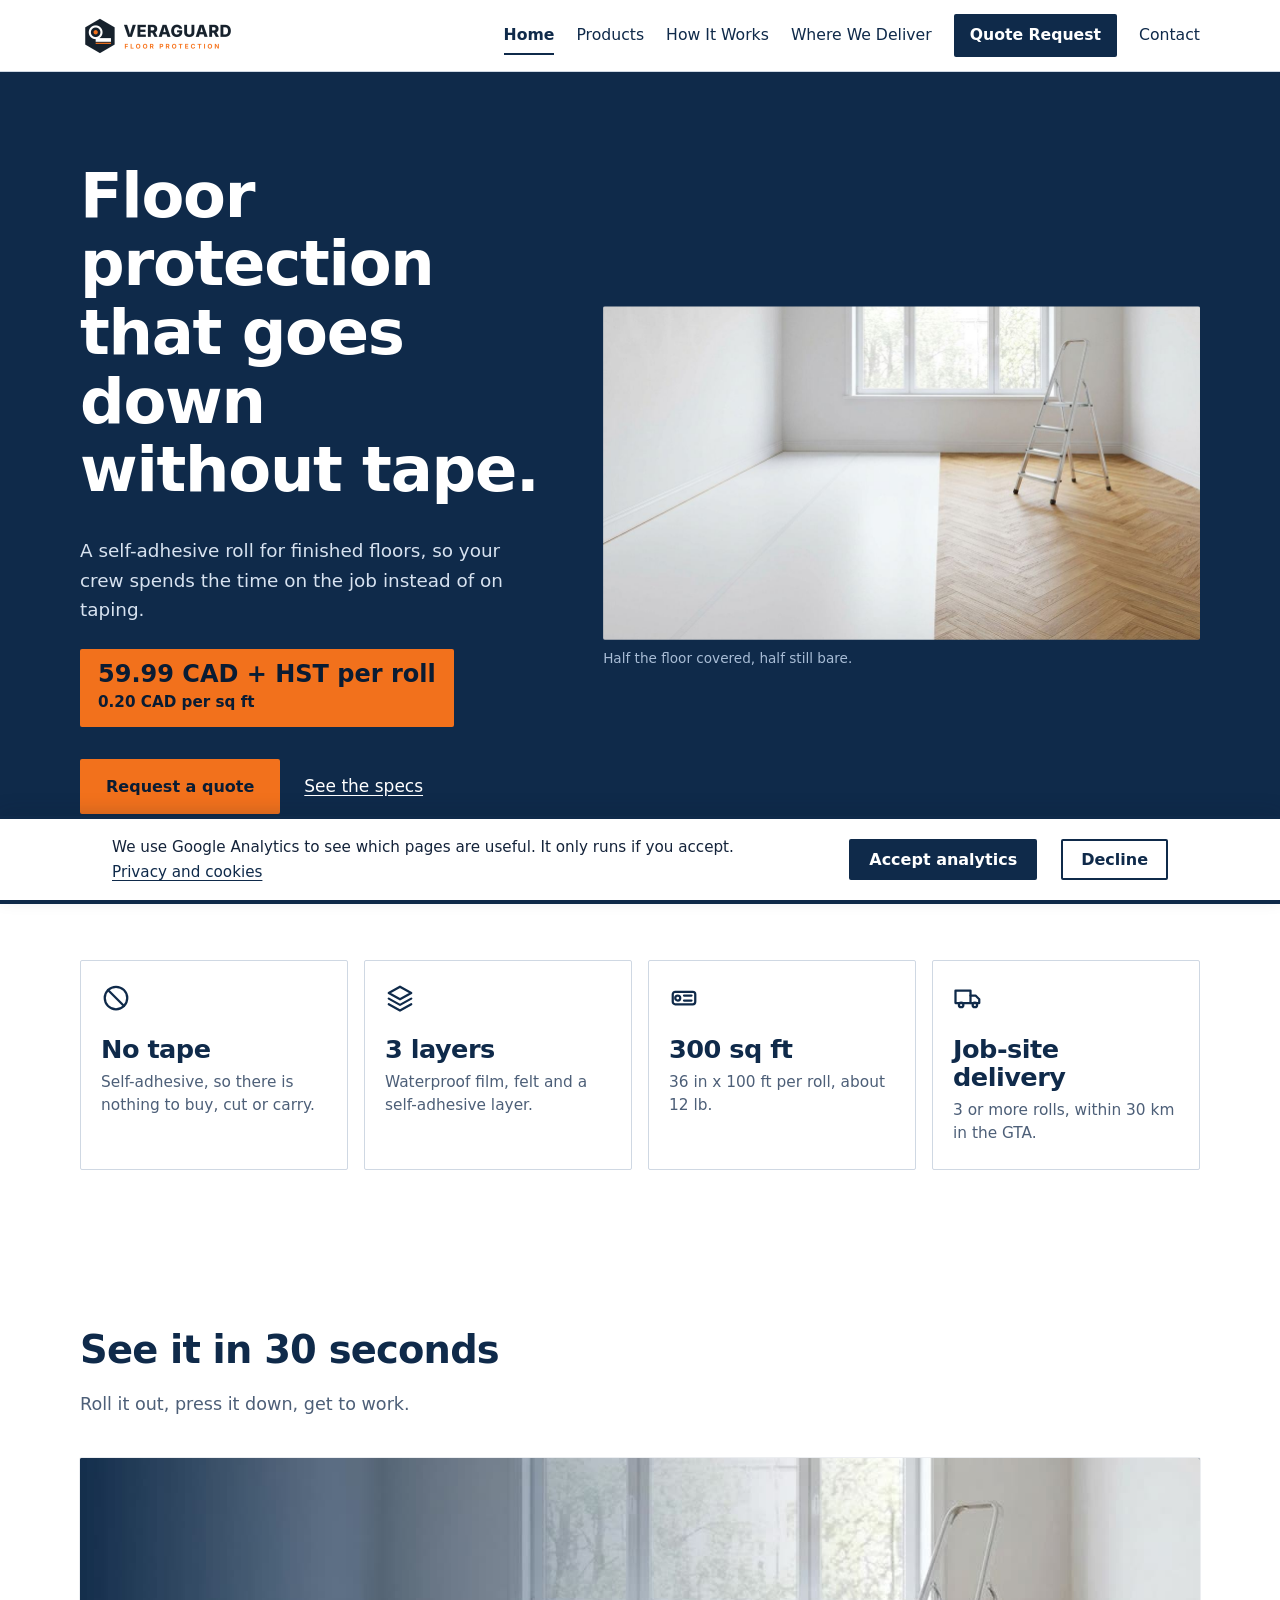
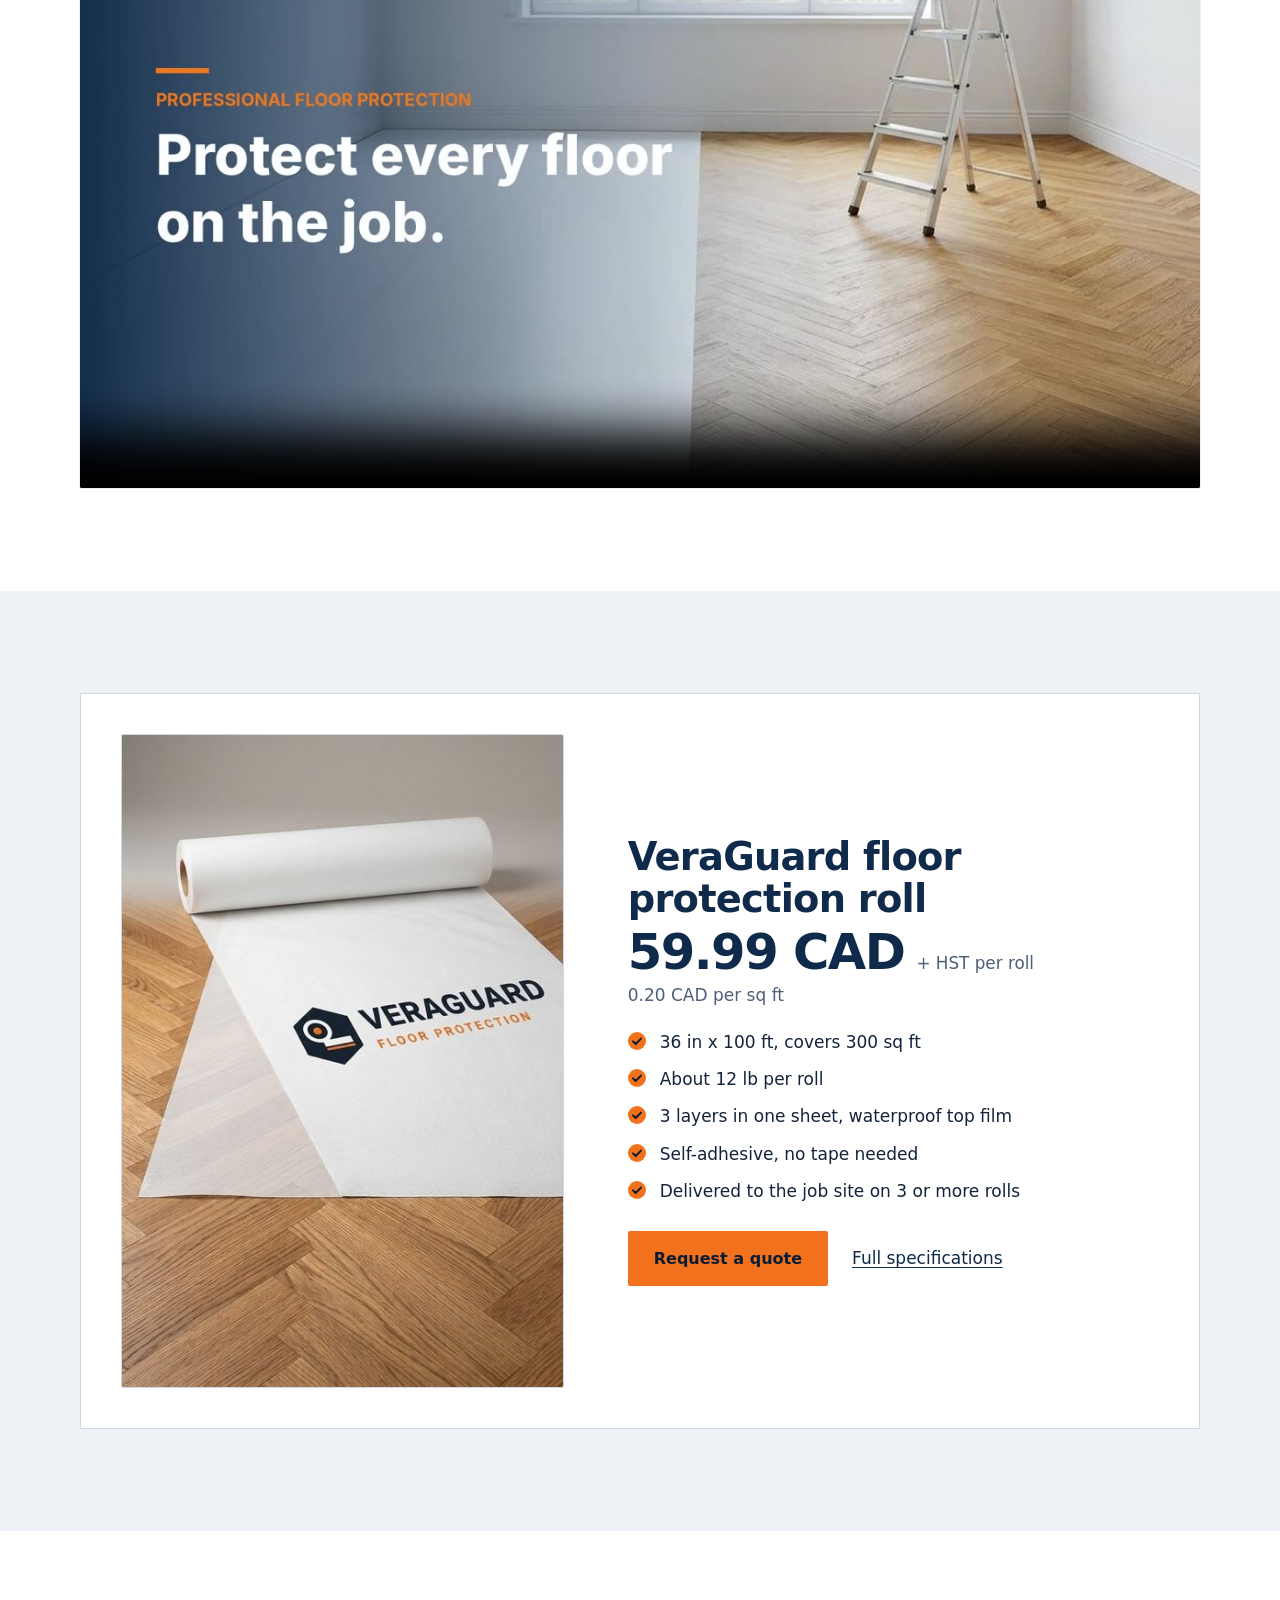
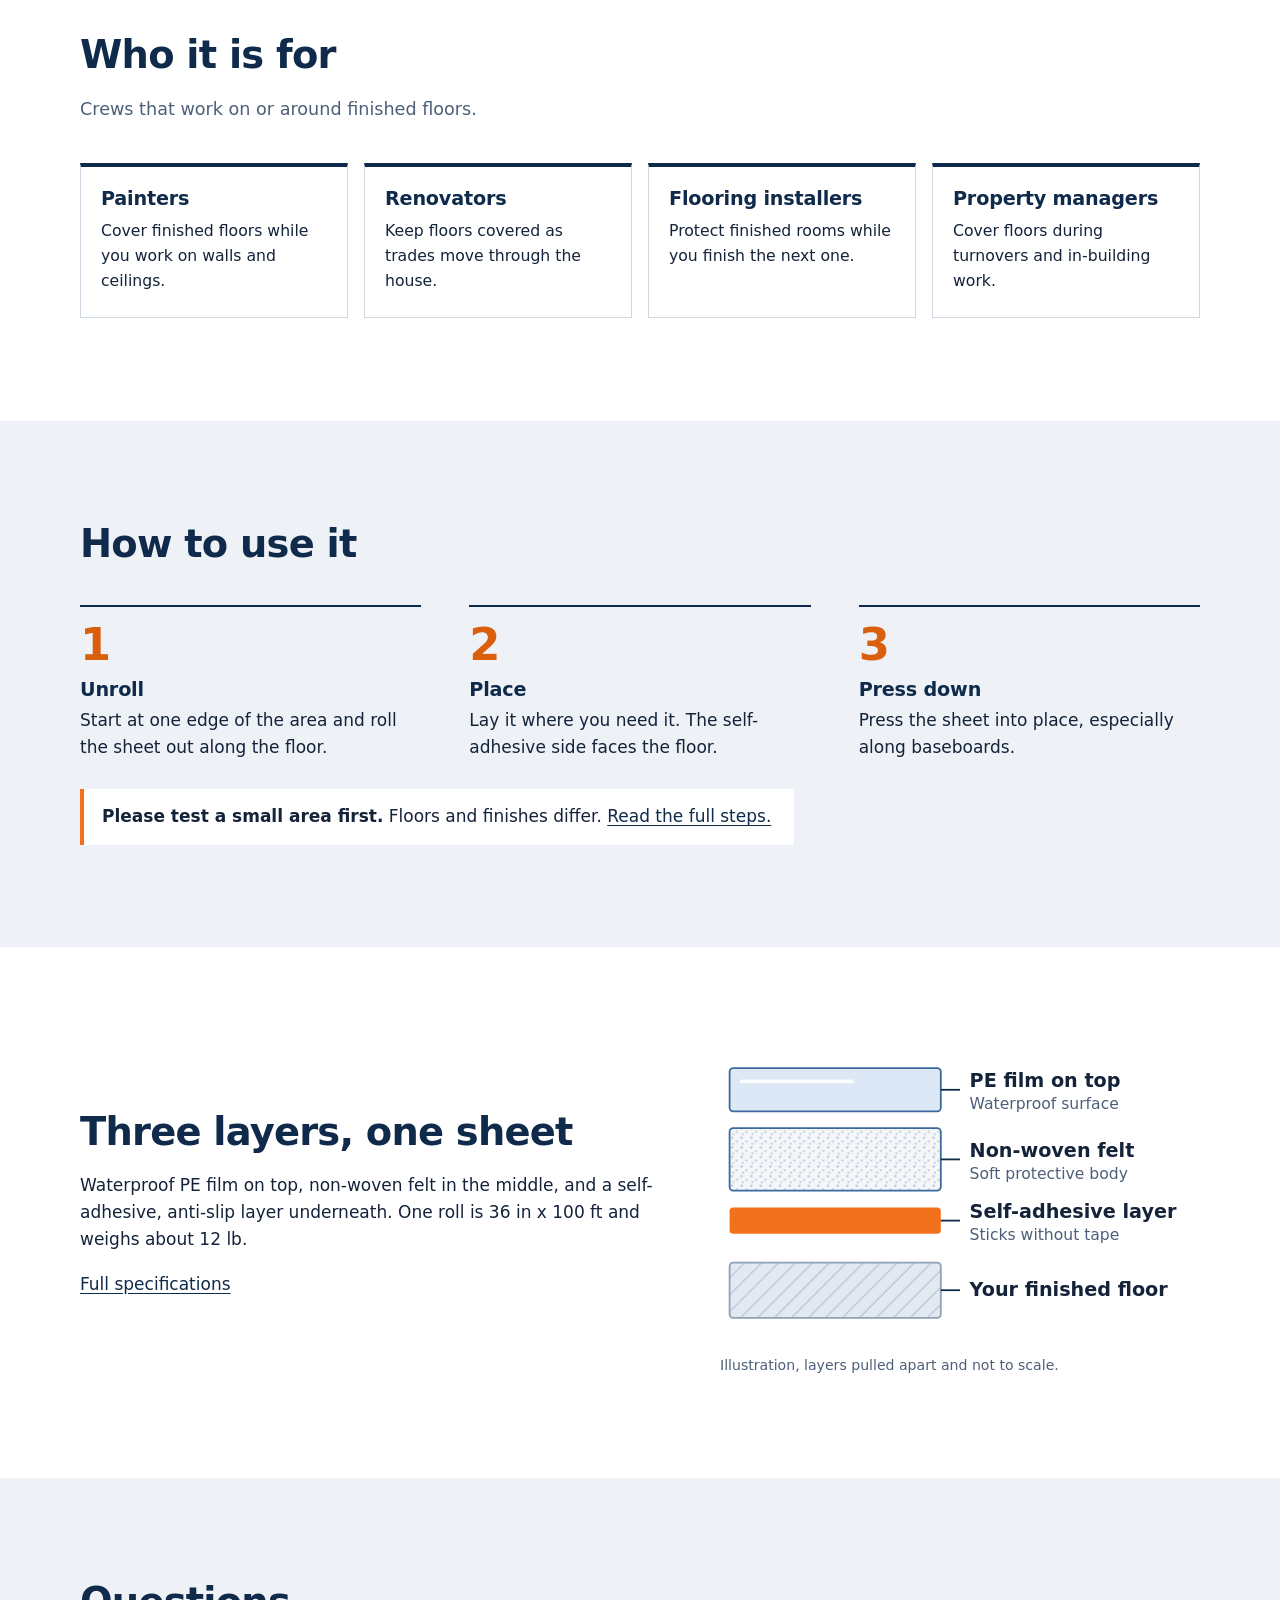
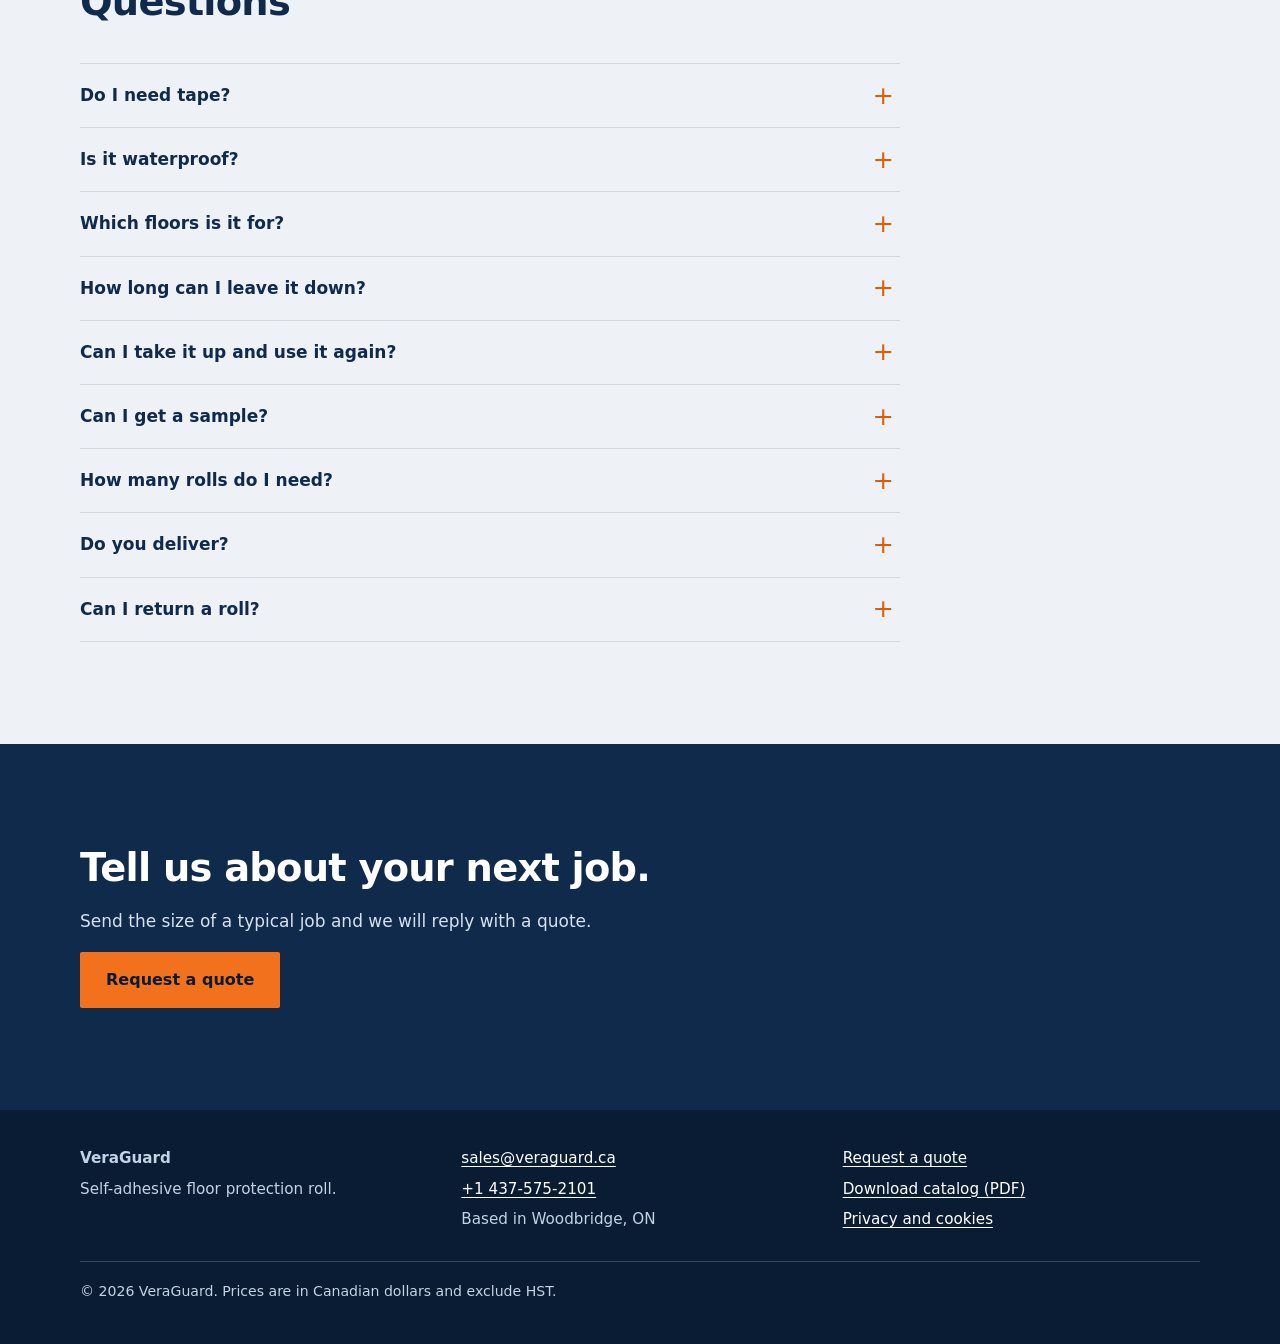
==== commit 07bdb765: "Phone number is now +1 437-575-2101 (pages, structured data, video end card) Co-Authored-By: Claude " ====
--- a/index.html
+++ b/index.html
@@ -17,7 +17,7 @@
 <meta property="og:url" content="https://veraguard.ca/">
 <meta property="og:image" content="https://veraguard.ca/assets/img/room-covered.jpg">
 <meta name="twitter:card" content="summary_large_image">
-<script type="application/ld+json">{"@context": "https://schema.org", "@type": "Organization", "name": "VeraGuard", "url": "https://veraguard.ca/", "logo": "https://veraguard.ca/assets/img/logo.png", "email": "sales@veraguard.ca", "telephone": "+1-647-588-3356", "areaServed": "Greater Toronto Area"}</script>
+<script type="application/ld+json">{"@context": "https://schema.org", "@type": "Organization", "name": "VeraGuard", "url": "https://veraguard.ca/", "logo": "https://veraguard.ca/assets/img/logo.png", "email": "sales@veraguard.ca", "telephone": "+1-437-575-2101", "areaServed": "Greater Toronto Area"}</script>
 <script type="application/ld+json">{"@context": "https://schema.org", "@type": "VideoObject", "name": "VeraGuard floor protection roll in 27 seconds", "description": "Roll it out, press it down, get to work. A self-adhesive, waterproof, anti-slip floor protection roll: 36 in x 100 ft, 300 sq ft, 59.99 CAD + HST per roll.", "thumbnailUrl": "https://veraguard.ca/assets/img/promo-poster.jpg", "contentUrl": "https://veraguard.ca/assets/video/veraguard-promo.mp4", "uploadDate": "2026-10-28", "duration": "PT27S"}</script>
 <!-- Search Console: add the verification meta tag here only if DNS verification is not used. -->
 <link rel="icon" type="image/png" href="assets/img/favicon-64.png">
@@ -194,7 +194,7 @@
     </div>
     <div>
       <p><a href="mailto:sales@veraguard.ca">sales@veraguard.ca</a></p>
-      <p><a href="tel:+16475883356">+1 647-588-3356</a></p>
+      <p><a href="tel:+14375752101">+1 437-575-2101</a></p>
       <p>Based in Woodbridge, ON</p>
     </div>
     <div>
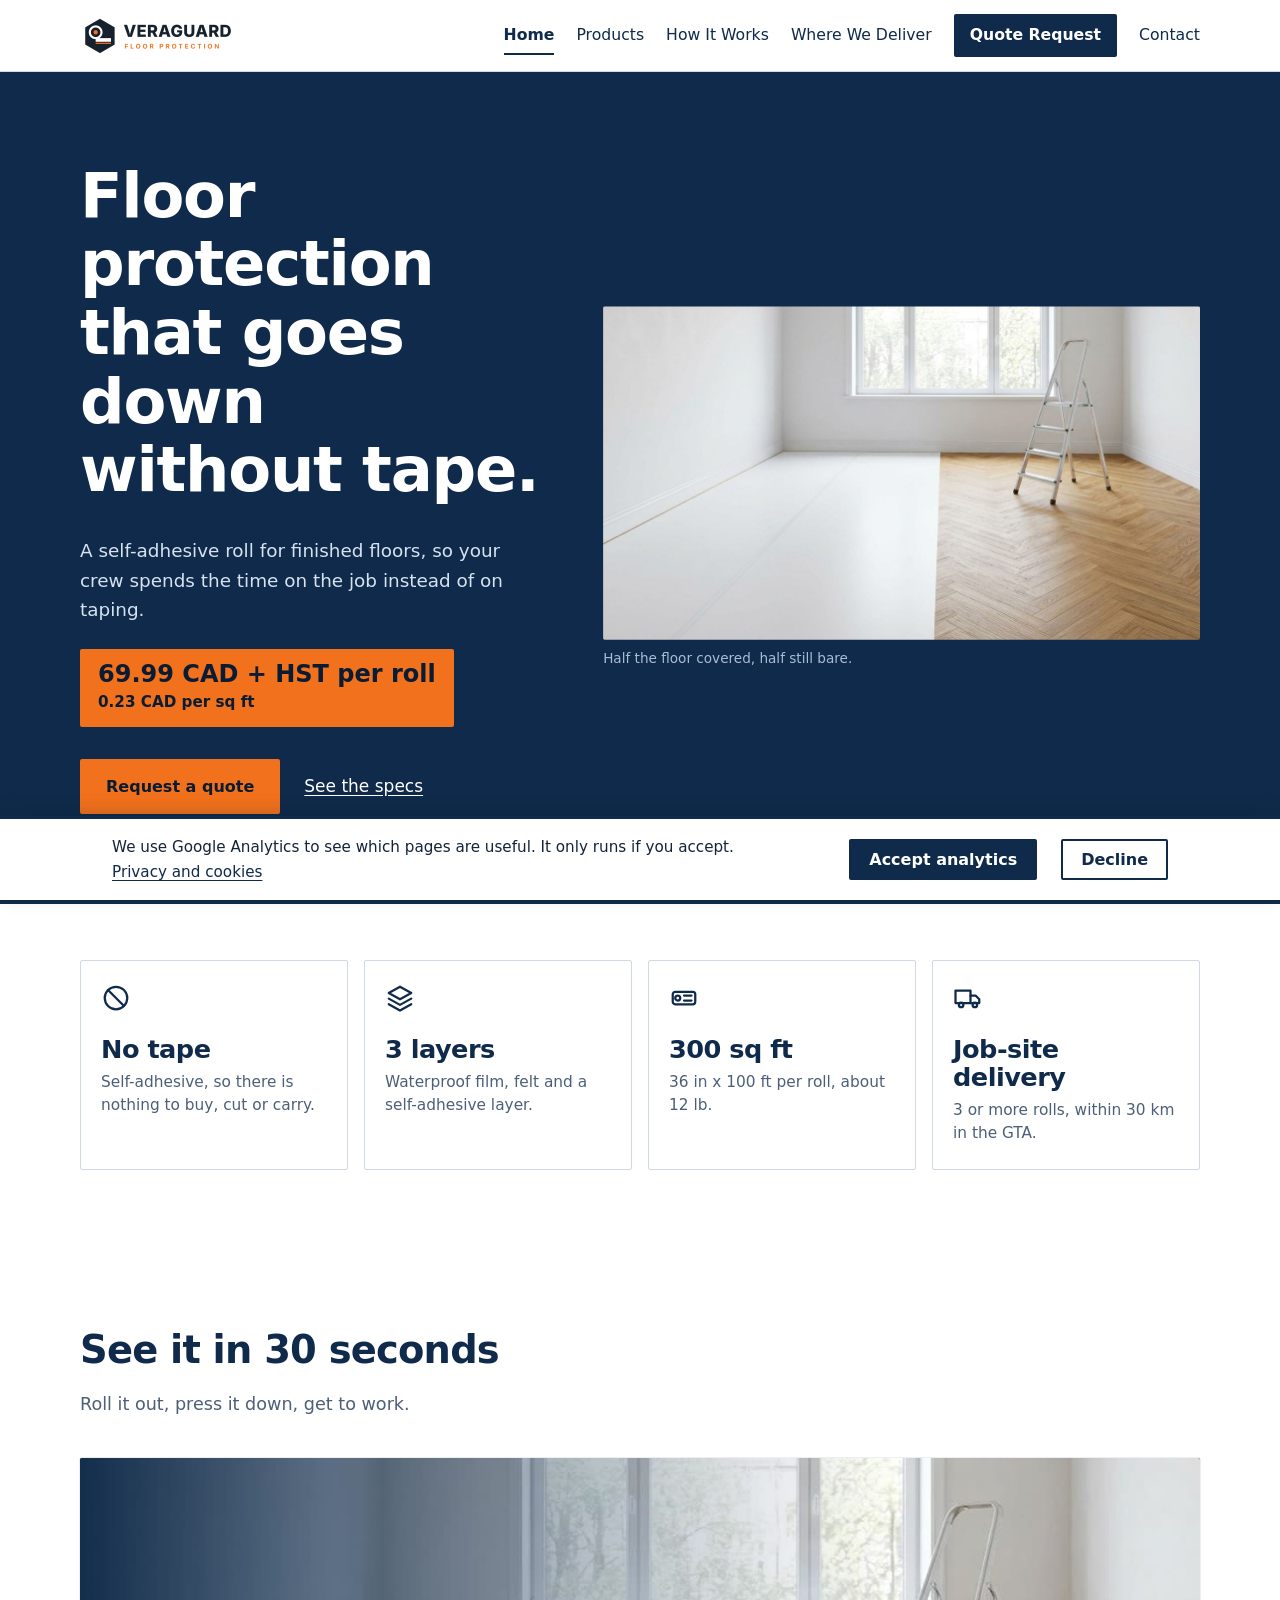
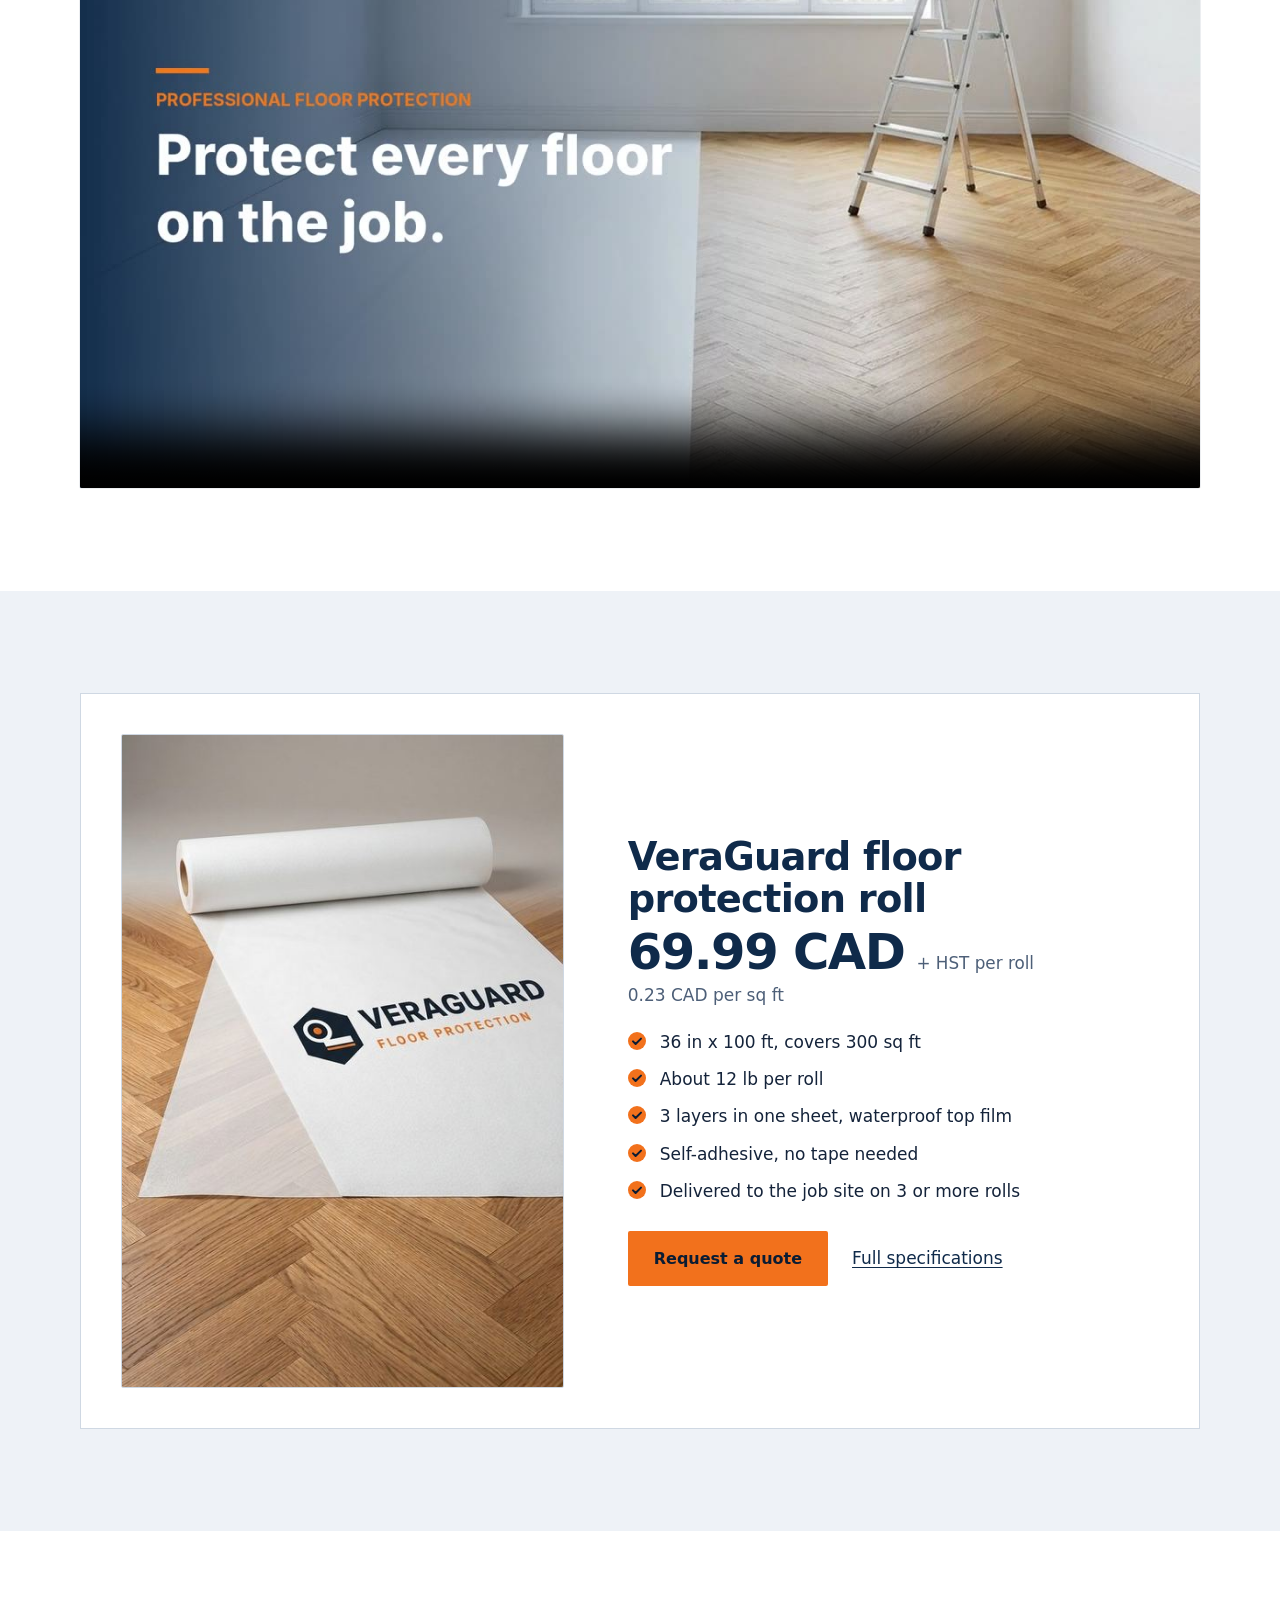
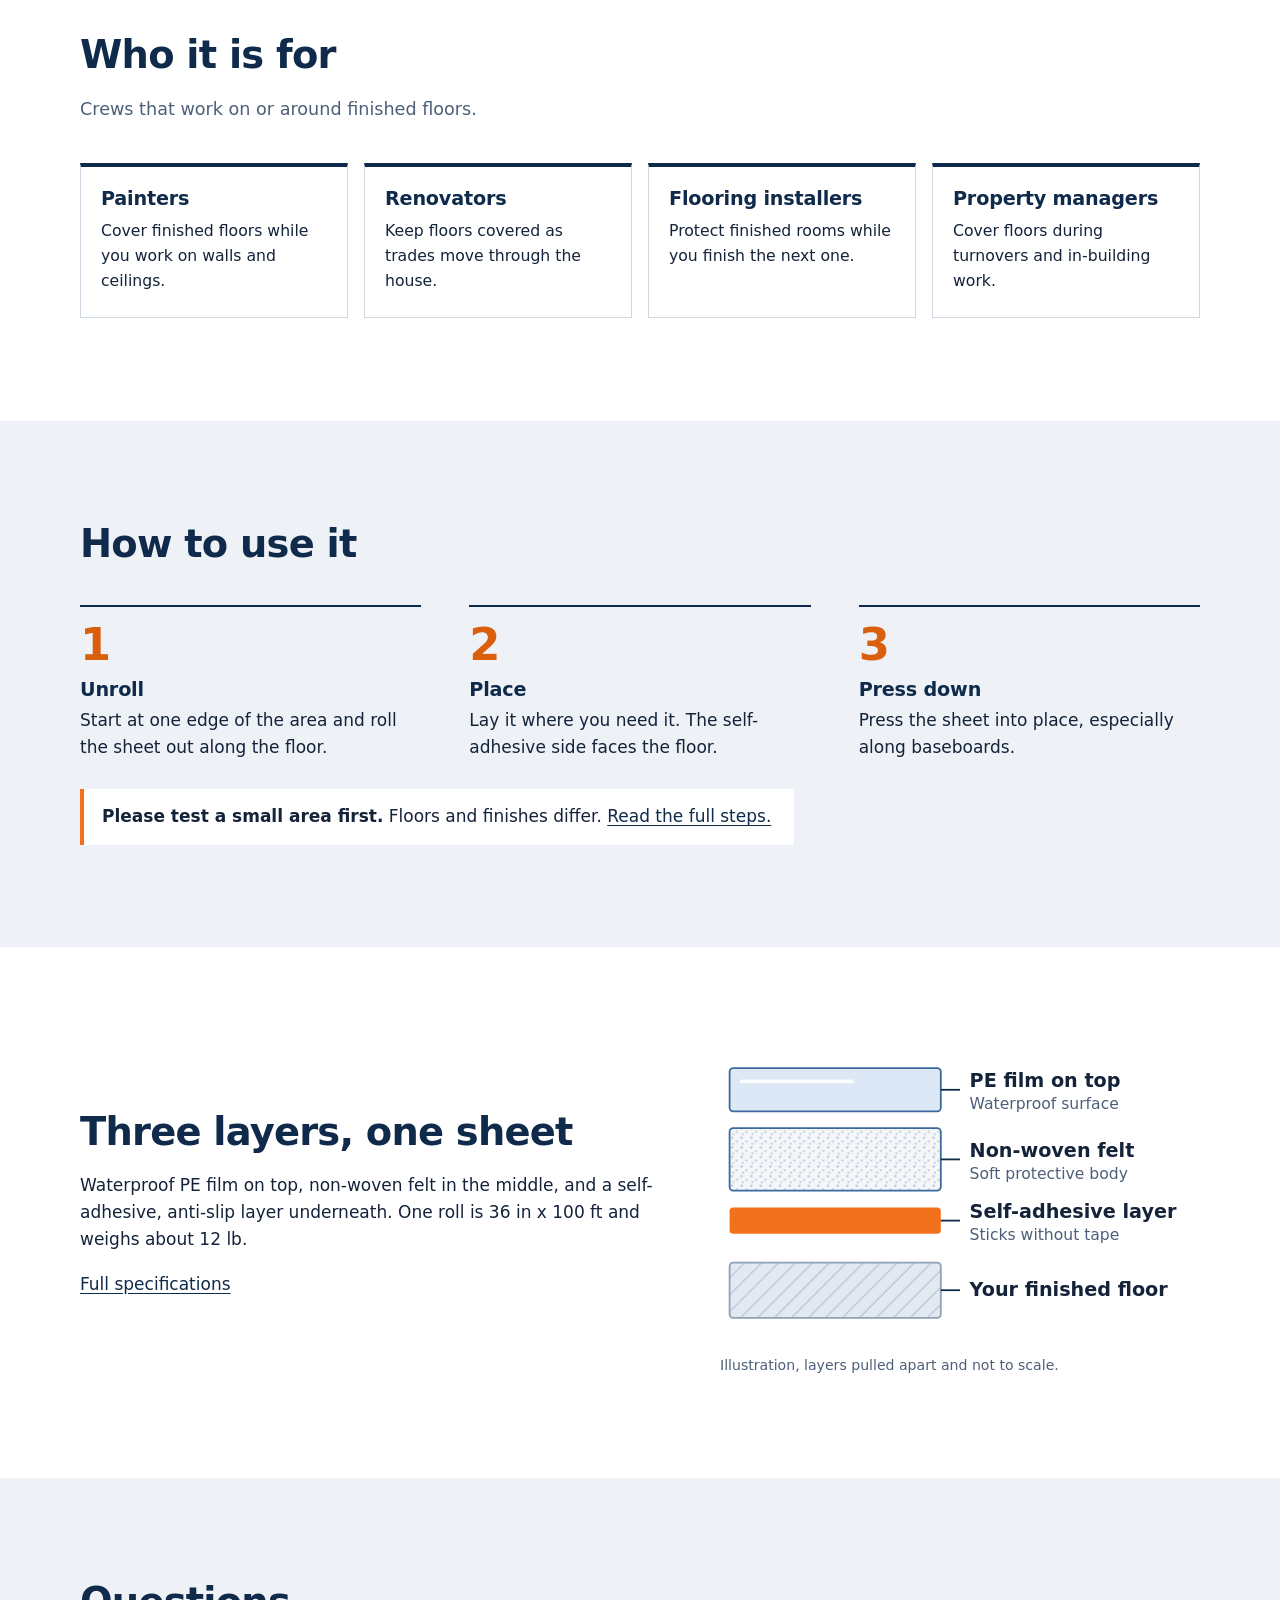
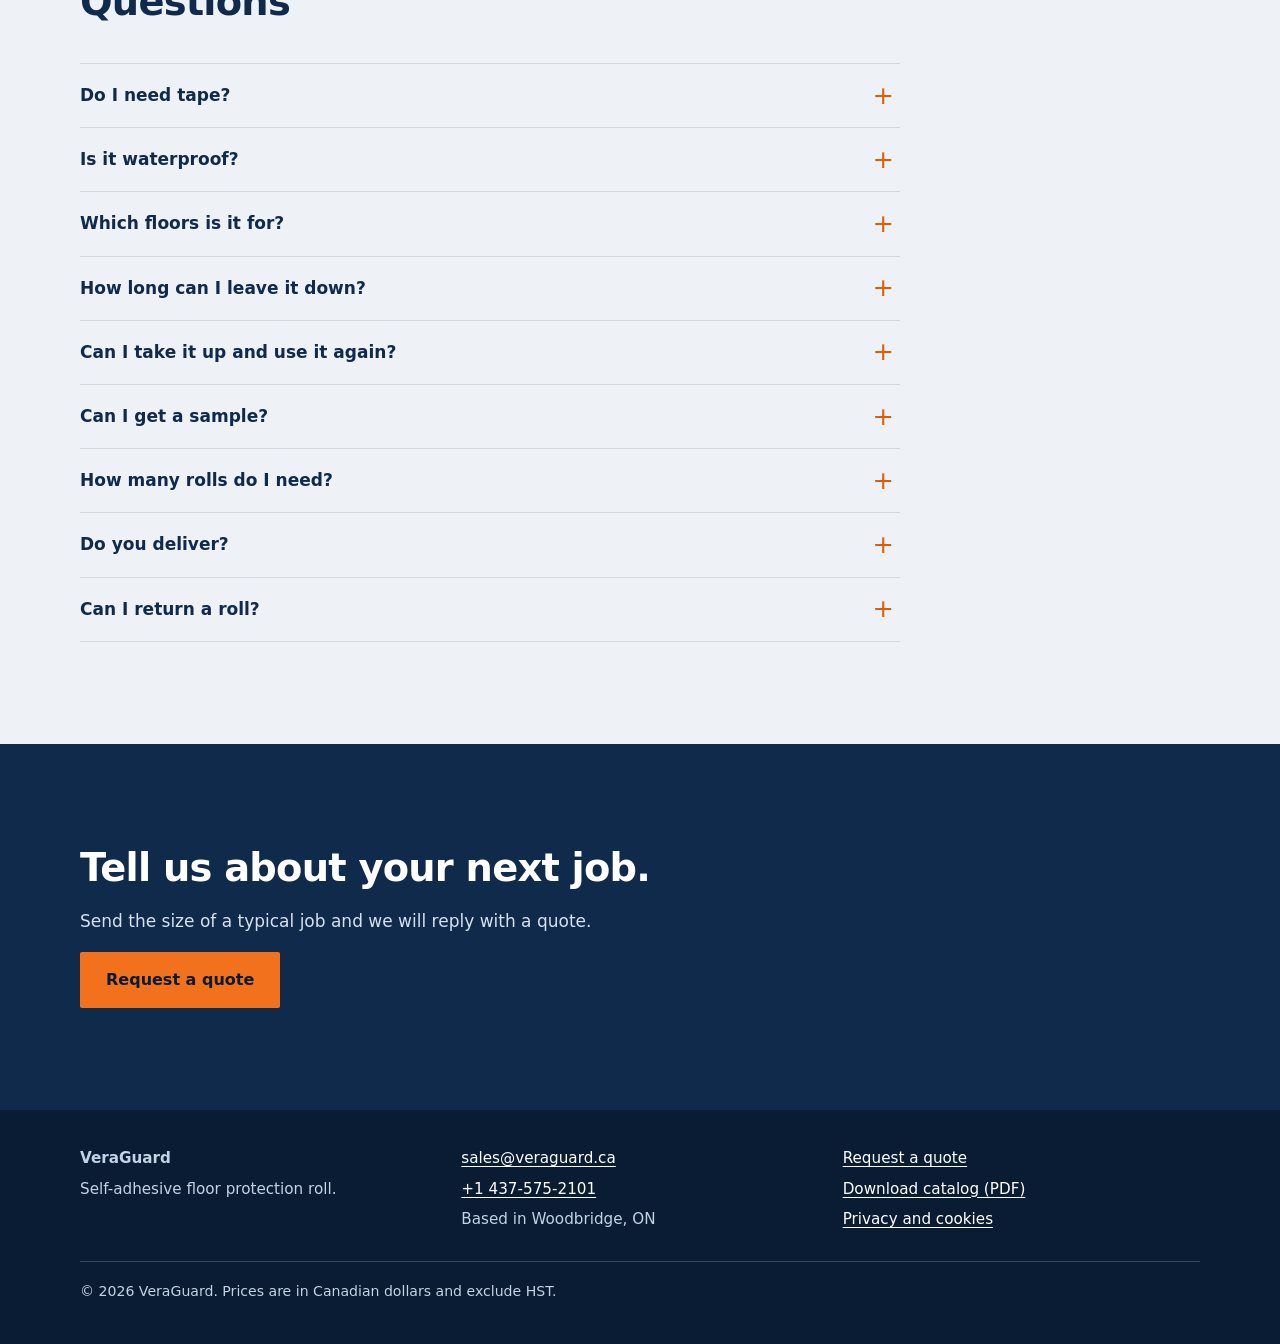
==== commit 16dd2e8f: "Price 69.99 CAD + HST per roll (0.23 CAD / sq ft), promo video price scene updated Co-Authored-By: C" ====
--- a/index.html
+++ b/index.html
@@ -7,18 +7,18 @@
 <meta name="referrer" content="strict-origin-when-cross-origin">
 <meta name="theme-color" content="#0f2a4a">
 <title>VeraGuard | Self-adhesive floor protection roll</title>
-<meta name="description" content="VeraGuard floor protection: a self-adhesive, 3-layer roll for finished floors. 36 in x 100 ft, 59.99 CAD + HST per roll.">
+<meta name="description" content="VeraGuard floor protection: a self-adhesive, 3-layer roll for finished floors. 36 in x 100 ft, 69.99 CAD + HST per roll.">
 <link rel="canonical" href="https://veraguard.ca/">
 <meta property="og:type" content="website">
 <meta property="og:site_name" content="VeraGuard">
 <meta property="og:locale" content="en_CA">
 <meta property="og:title" content="VeraGuard | Self-adhesive floor protection roll">
-<meta property="og:description" content="VeraGuard floor protection: a self-adhesive, 3-layer roll for finished floors. 36 in x 100 ft, 59.99 CAD + HST per roll.">
+<meta property="og:description" content="VeraGuard floor protection: a self-adhesive, 3-layer roll for finished floors. 36 in x 100 ft, 69.99 CAD + HST per roll.">
 <meta property="og:url" content="https://veraguard.ca/">
 <meta property="og:image" content="https://veraguard.ca/assets/img/room-covered.jpg">
 <meta name="twitter:card" content="summary_large_image">
 <script type="application/ld+json">{"@context": "https://schema.org", "@type": "Organization", "name": "VeraGuard", "url": "https://veraguard.ca/", "logo": "https://veraguard.ca/assets/img/logo.png", "email": "sales@veraguard.ca", "telephone": "+1-437-575-2101", "areaServed": "Greater Toronto Area"}</script>
-<script type="application/ld+json">{"@context": "https://schema.org", "@type": "VideoObject", "name": "VeraGuard floor protection roll in 27 seconds", "description": "Roll it out, press it down, get to work. A self-adhesive, waterproof, anti-slip floor protection roll: 36 in x 100 ft, 300 sq ft, 59.99 CAD + HST per roll.", "thumbnailUrl": "https://veraguard.ca/assets/img/promo-poster.jpg", "contentUrl": "https://veraguard.ca/assets/video/veraguard-promo.mp4", "uploadDate": "2026-10-28", "duration": "PT27S"}</script>
+<script type="application/ld+json">{"@context": "https://schema.org", "@type": "VideoObject", "name": "VeraGuard floor protection roll in 27 seconds", "description": "Roll it out, press it down, get to work. A self-adhesive, waterproof, anti-slip floor protection roll: 36 in x 100 ft, 300 sq ft, 69.99 CAD + HST per roll.", "thumbnailUrl": "https://veraguard.ca/assets/img/promo-poster.jpg", "contentUrl": "https://veraguard.ca/assets/video/veraguard-promo.mp4?v=20261105", "uploadDate": "2026-10-28", "duration": "PT27S"}</script>
 <!-- Search Console: add the verification meta tag here only if DNS verification is not used. -->
 <link rel="icon" type="image/png" href="assets/img/favicon-64.png">
 <link rel="apple-touch-icon" href="assets/img/apple-touch-icon.png">
@@ -46,7 +46,7 @@
       <div>
         <h1>Floor protection that goes down without tape.</h1>
         <p class="lead">A self-adhesive roll for finished floors, so your crew spends the time on the job instead of on taping.</p>
-        <div class="price-badge"><strong>59.99 CAD + HST per roll</strong><span>0.20 CAD per sq ft</span></div>
+        <div class="price-badge"><strong>69.99 CAD + HST per roll</strong><span>0.23 CAD per sq ft</span></div>
         <div class="actions">
           <a class="btn accent" href="quote.html">Request a quote</a>
           <a class="link" href="products.html">See the specs</a>
@@ -75,8 +75,8 @@
       <div class="section-head"><h2 id="video-title">See it in 30 seconds</h2><p>Roll it out, press it down, get to work.</p></div>
       <div class="promo-video">
         <video controls muted playsinline preload="none" poster="assets/img/promo-poster.jpg" width="1920" height="1080" aria-label="VeraGuard floor protection, 27-second product video">
-          <source src="assets/video/veraguard-promo.mp4" type="video/mp4">
-          <a href="assets/video/veraguard-promo.mp4">Download the VeraGuard video (MP4)</a>
+          <source src="assets/video/veraguard-promo.mp4?v=20261105" type="video/mp4">
+          <a href="assets/video/veraguard-promo.mp4?v=20261105">Download the VeraGuard video (MP4)</a>
         </video>
       </div>
     </div>
@@ -91,8 +91,8 @@
         </figure>
         <div>
           <h2>VeraGuard floor protection roll</h2>
-          <div class="price"><span class="amount">59.99 CAD</span><span class="unit">+ HST per roll</span></div>
-          <p class="price-note">0.20 CAD per sq ft</p>
+          <div class="price"><span class="amount">69.99 CAD</span><span class="unit">+ HST per roll</span></div>
+          <p class="price-note">0.23 CAD per sq ft</p>
           <ul class="checks">
             <li>36 in x 100 ft, covers 300 sq ft</li>
             <li>About 12 lb per roll</li>
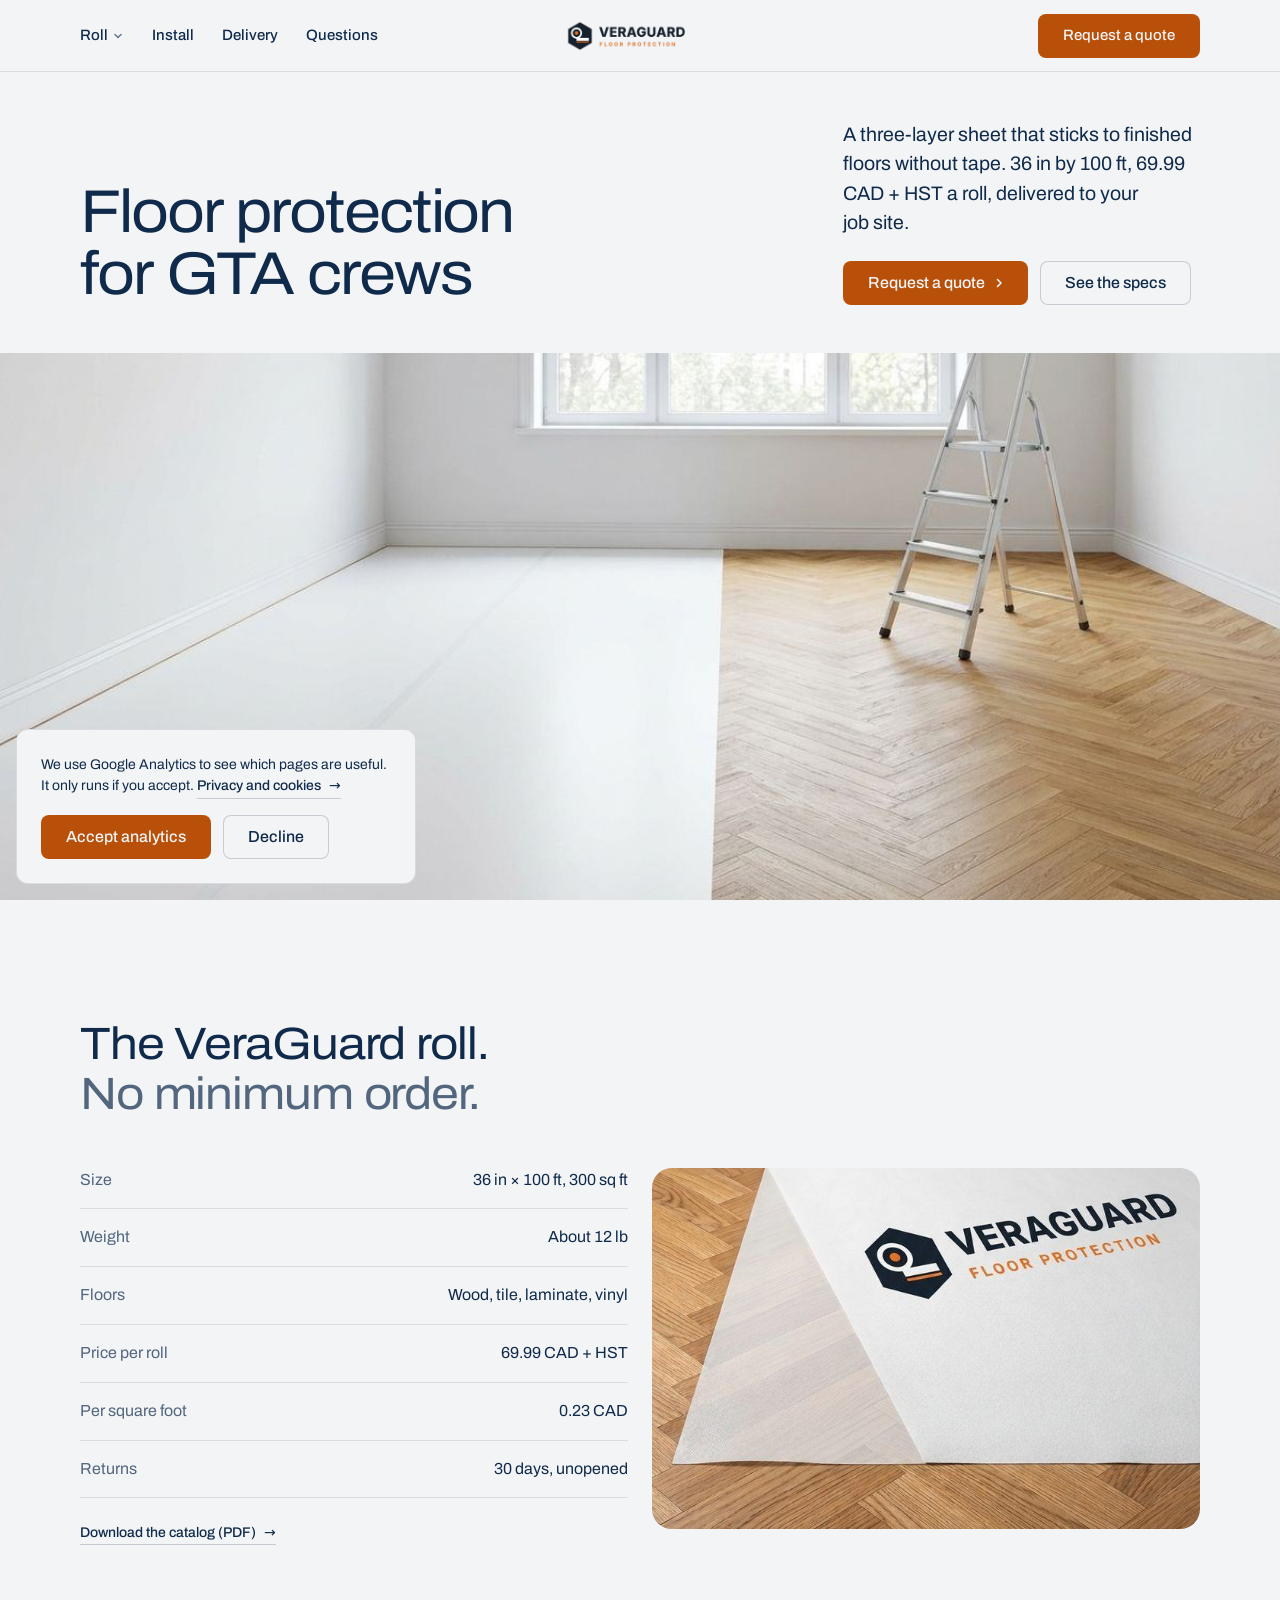
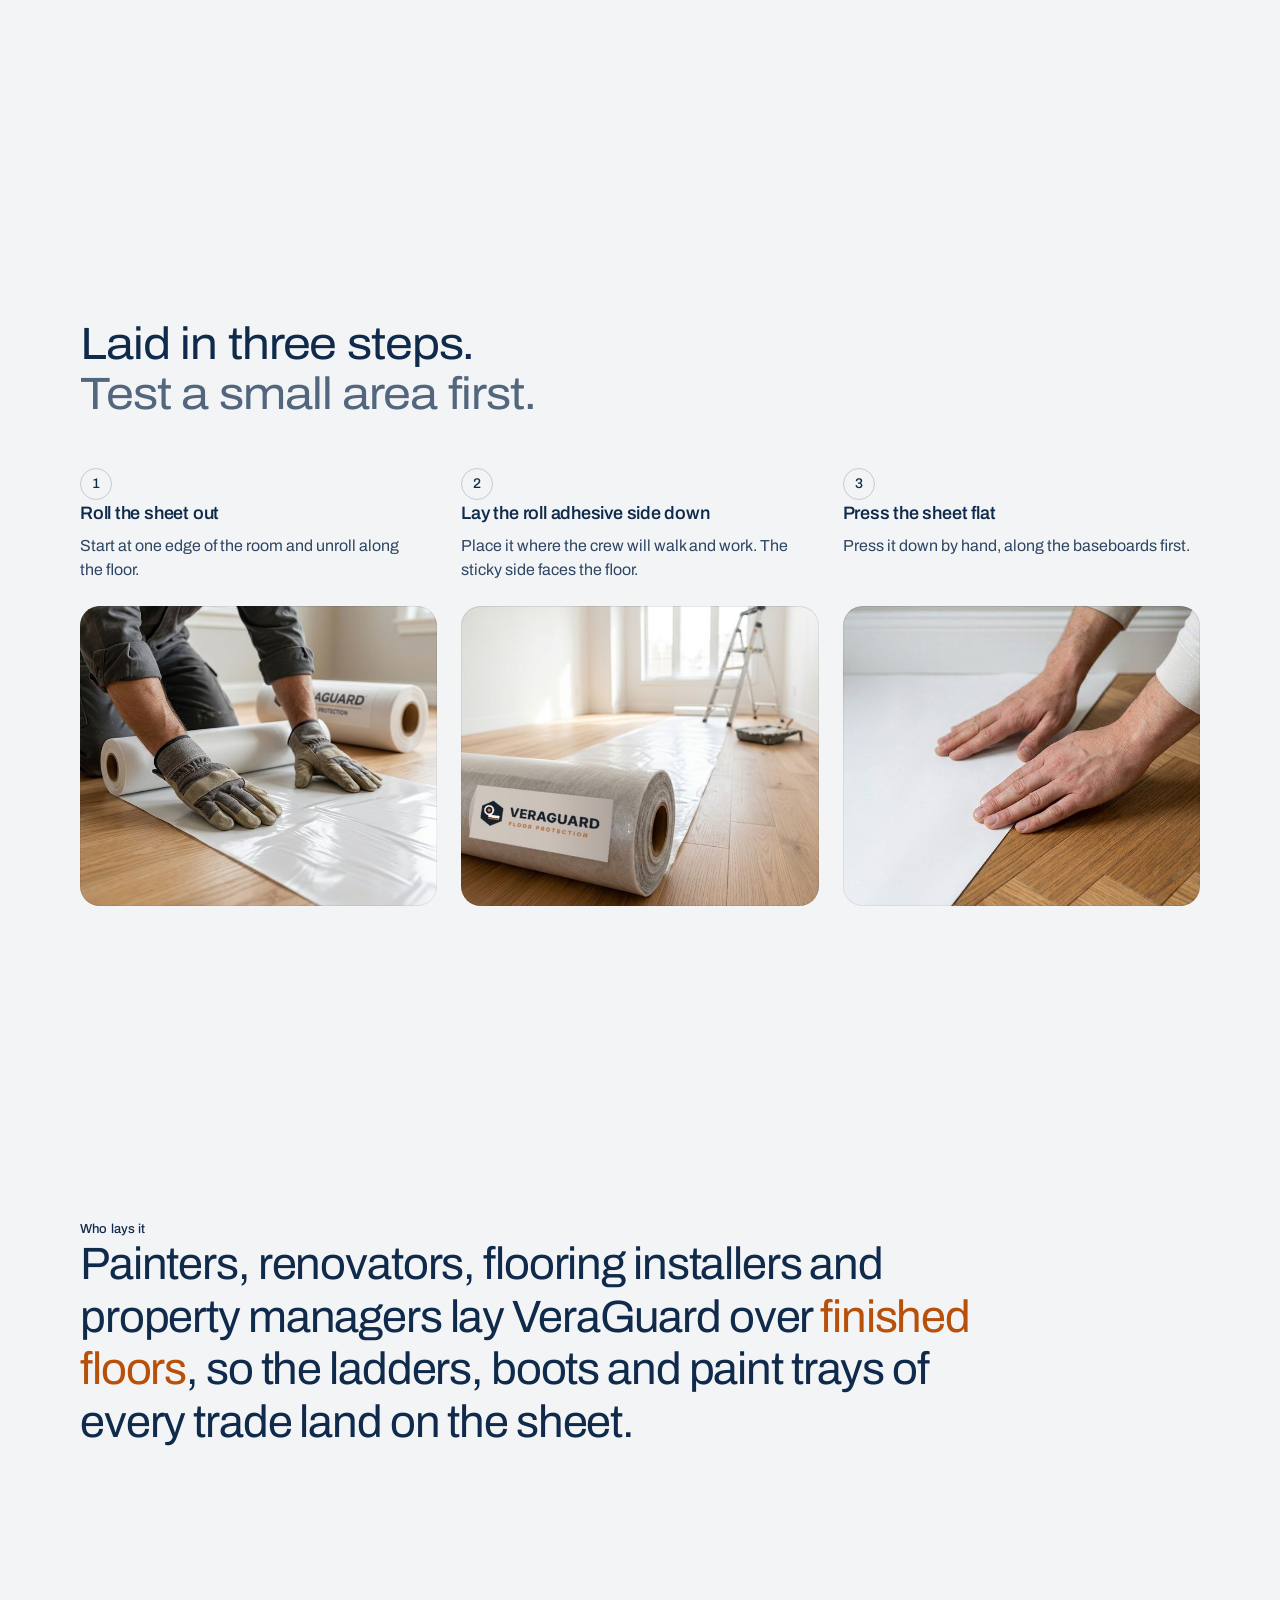
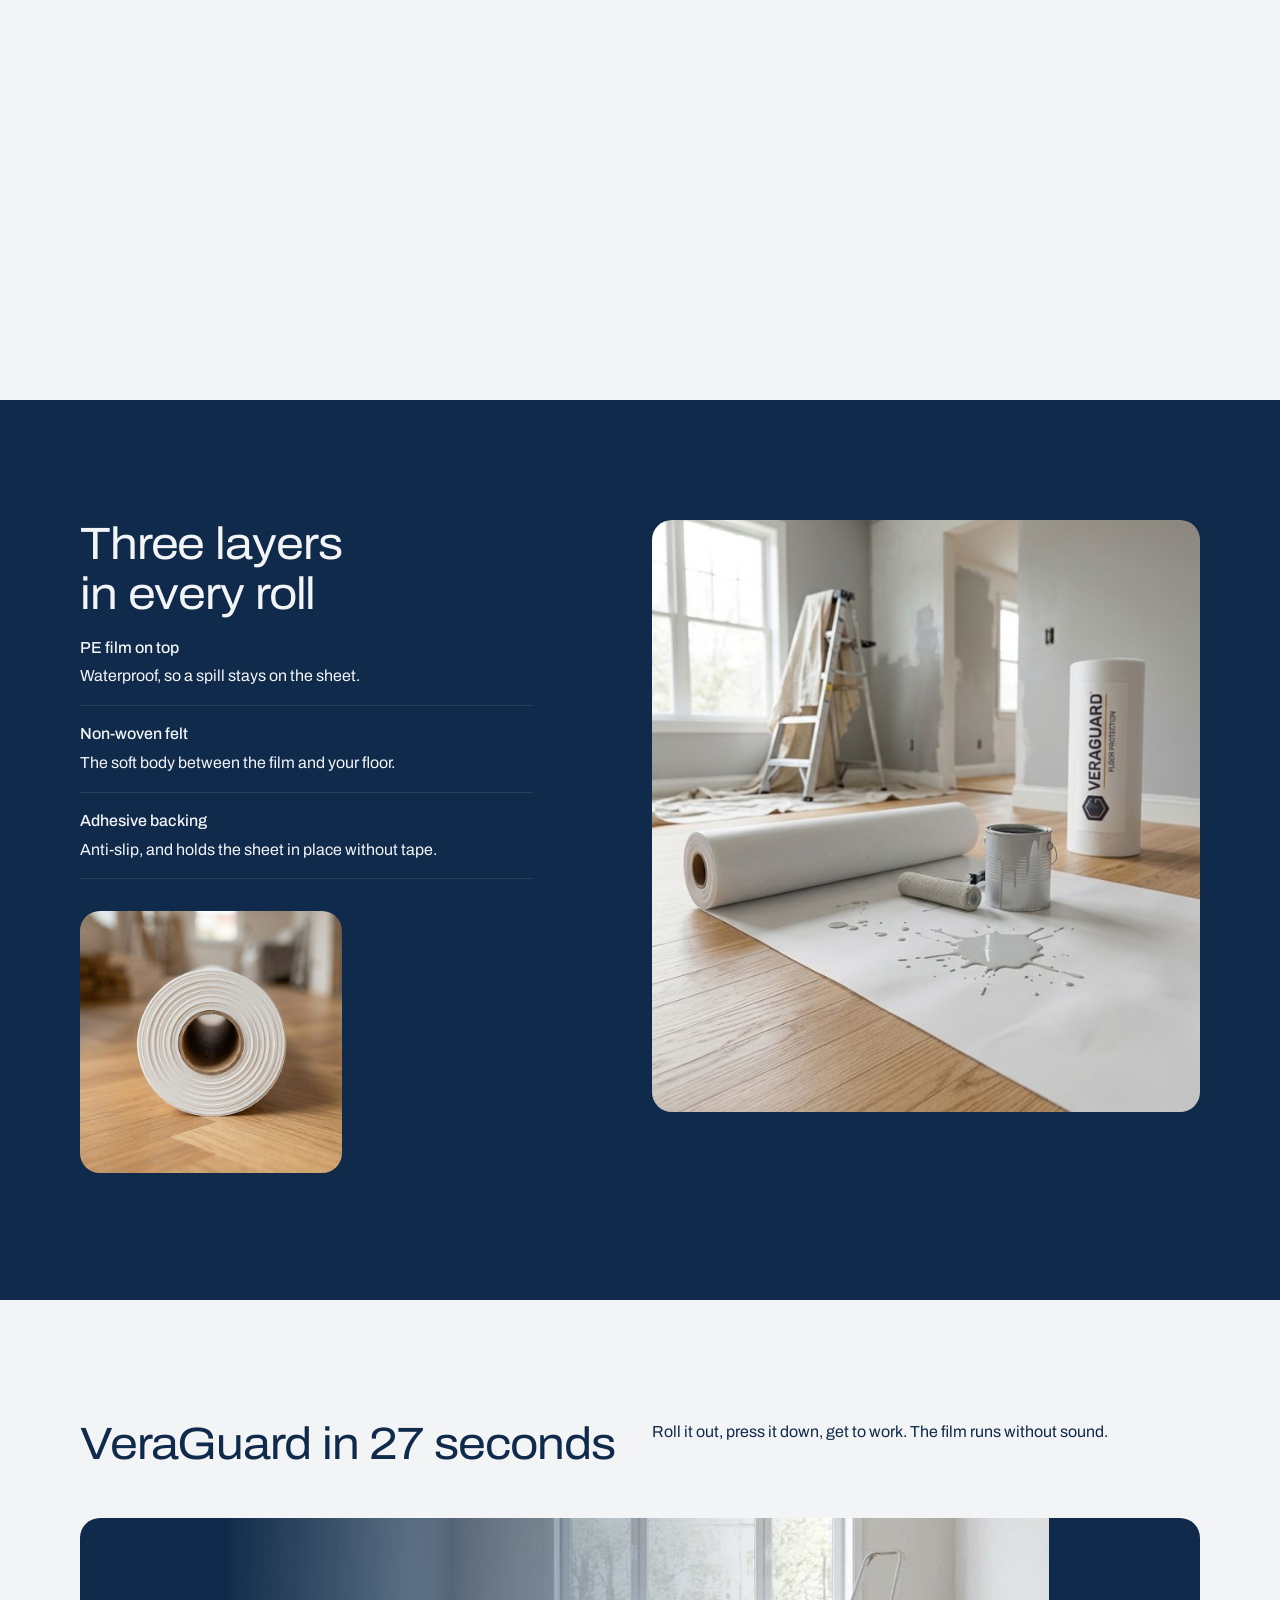
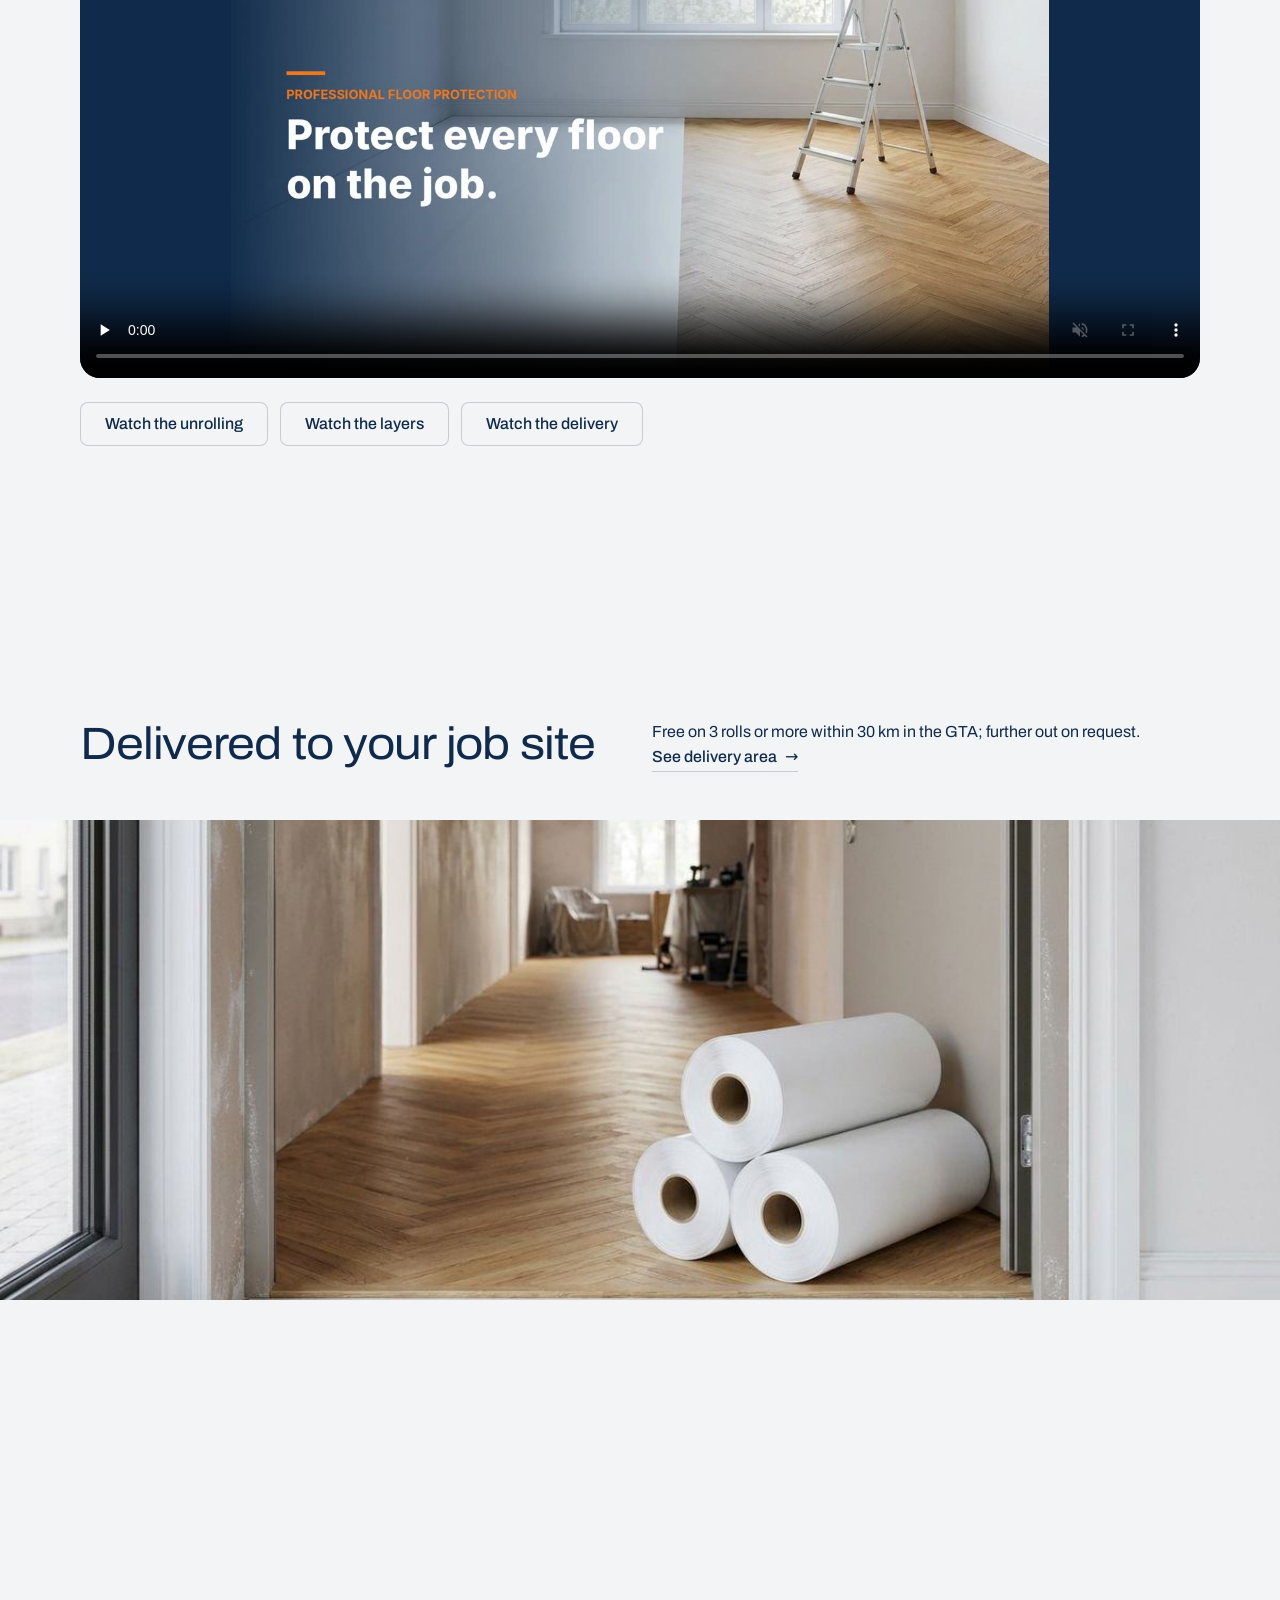
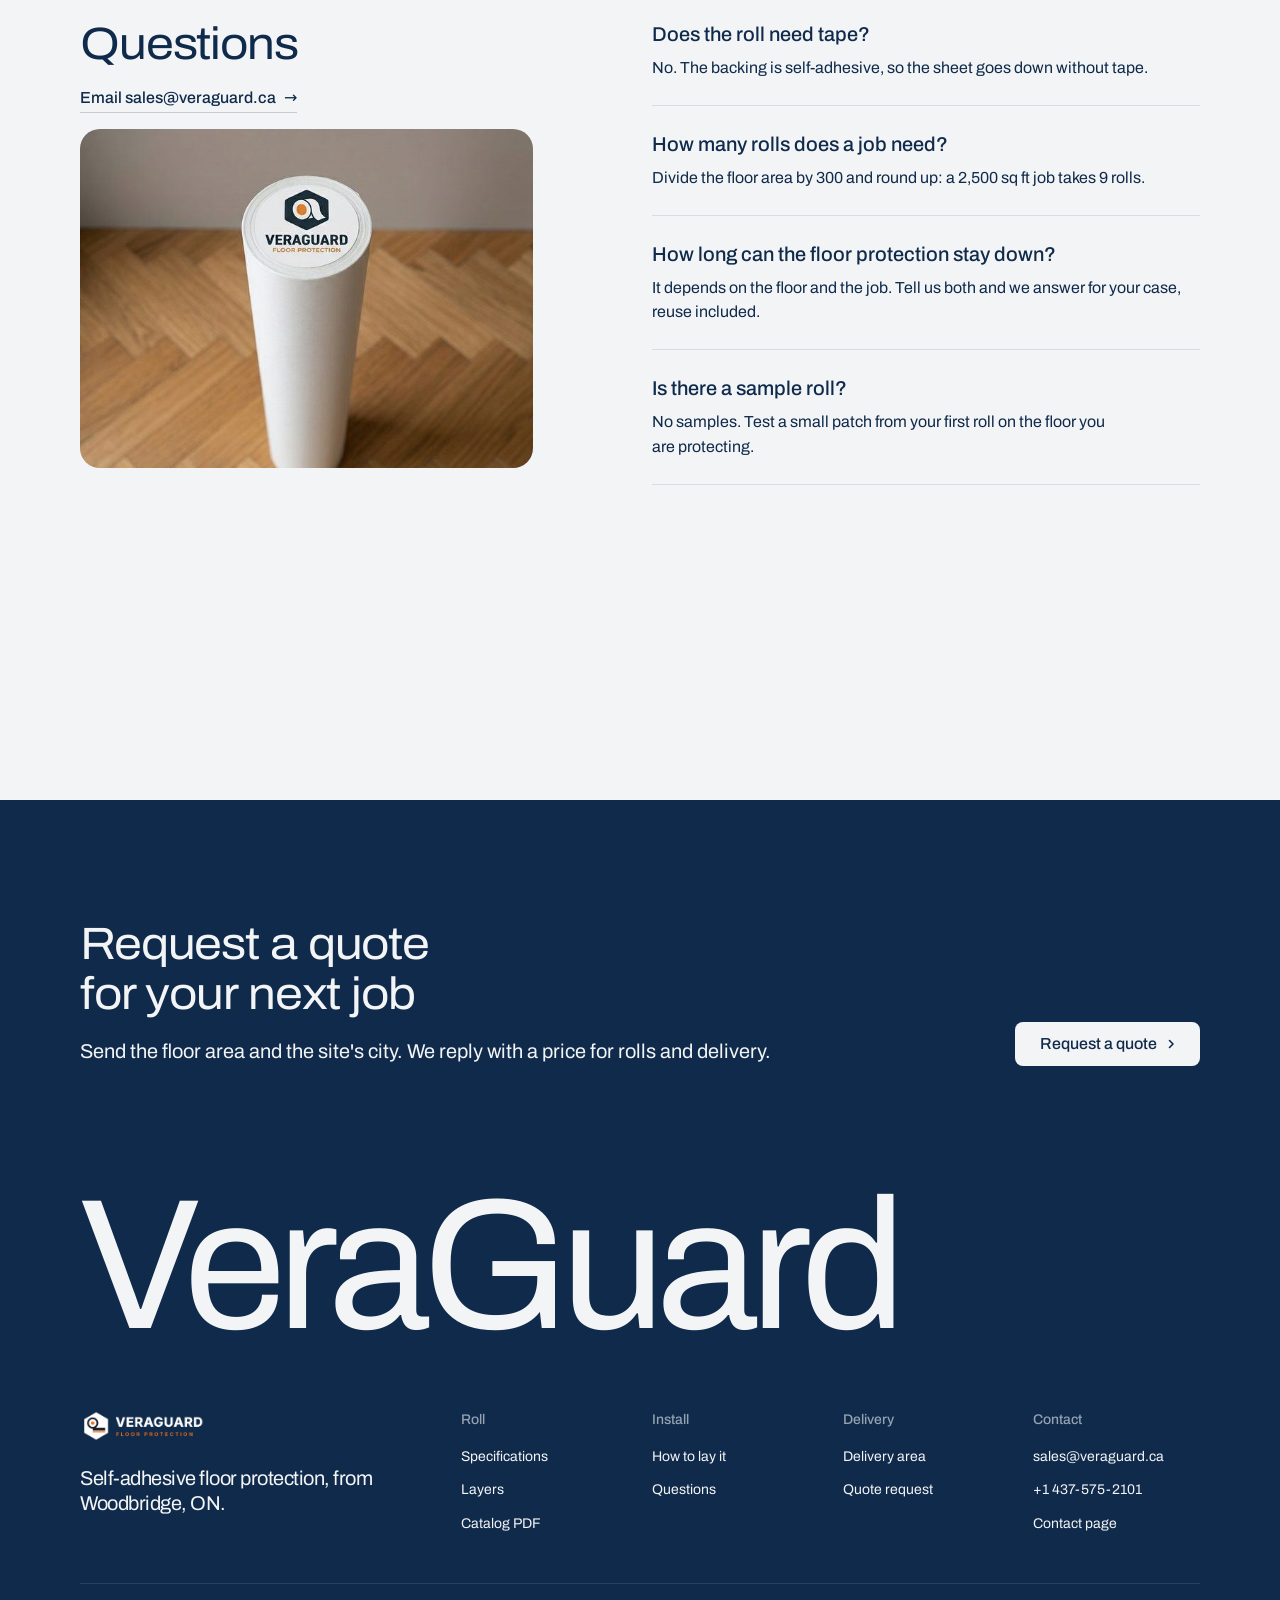
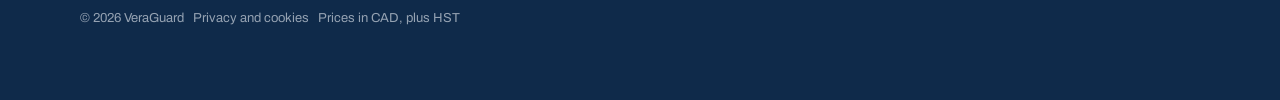
==== commit fefd1f7c: "Redesign the site with the taste-skill design system Rebuild index.html and the seven inner pages on" ====
--- a/index.html
+++ b/index.html
@@ -1,220 +1,322 @@
 <!doctype html>
-<html lang="en">
+<html lang="en" data-type="product" data-radius="soft" data-buttons="solid" data-motion>
 <head>
 <meta charset="utf-8">
-<meta name="viewport" content="width=device-width, initial-scale=1">
+<meta name="viewport" content="width=device-width, initial-scale=1, viewport-fit=cover">
 <meta http-equiv="Content-Security-Policy" content="default-src 'self'; script-src 'self' https://www.googletagmanager.com; connect-src 'self' https://*.google-analytics.com https://*.analytics.google.com https://*.googletagmanager.com; img-src 'self' data: https://*.google-analytics.com https://*.googletagmanager.com; style-src 'self' 'unsafe-inline'; base-uri 'none'; object-src 'none'">
 <meta name="referrer" content="strict-origin-when-cross-origin">
-<meta name="theme-color" content="#0f2a4a">
-<title>VeraGuard | Self-adhesive floor protection roll</title>
-<meta name="description" content="VeraGuard floor protection: a self-adhesive, 3-layer roll for finished floors. 36 in x 100 ft, 69.99 CAD + HST per roll.">
+<title>VeraGuard: tape-free floor protection rolls for GTA renovation crews</title>
+<meta name="description" content="A self-adhesive, three-layer sheet for finished floors, 36 in x 100 ft per roll at 69.99 CAD + HST, delivered free to GTA job sites on 3 rolls or more.">
 <link rel="canonical" href="https://veraguard.ca/">
 <meta property="og:type" content="website">
 <meta property="og:site_name" content="VeraGuard">
 <meta property="og:locale" content="en_CA">
-<meta property="og:title" content="VeraGuard | Self-adhesive floor protection roll">
-<meta property="og:description" content="VeraGuard floor protection: a self-adhesive, 3-layer roll for finished floors. 36 in x 100 ft, 69.99 CAD + HST per roll.">
+<meta property="og:title" content="VeraGuard: tape-free floor protection rolls for GTA renovation crews">
+<meta property="og:description" content="A self-adhesive, three-layer sheet for finished floors. 69.99 CAD + HST per 300 sq ft roll.">
 <meta property="og:url" content="https://veraguard.ca/">
 <meta property="og:image" content="https://veraguard.ca/assets/img/room-covered.jpg">
 <meta name="twitter:card" content="summary_large_image">
+<meta name="theme-color" content="#f3f4f6">
+<meta name="site-kind" content="other">
+<meta name="page-type" content="product">
 <script type="application/ld+json">{"@context": "https://schema.org", "@type": "Organization", "name": "VeraGuard", "url": "https://veraguard.ca/", "logo": "https://veraguard.ca/assets/img/logo.png", "email": "sales@veraguard.ca", "telephone": "+1-437-575-2101", "areaServed": "Greater Toronto Area"}</script>
+<script type="application/ld+json">{"@context": "https://schema.org", "@type": "Product", "name": "VeraGuard floor protection roll", "description": "Self-adhesive, three-layer floor protection roll with a waterproof top film. 36 in x 100 ft, 300 sq ft, about 12 lb.", "image": "https://veraguard.ca/assets/img/roll-studio.jpg", "brand": {"@type": "Brand", "name": "VeraGuard"}, "offers": {"@type": "Offer", "price": "69.99", "priceCurrency": "CAD", "availability": "https://schema.org/InStock", "url": "https://veraguard.ca/quote.html"}}</script>
 <script type="application/ld+json">{"@context": "https://schema.org", "@type": "VideoObject", "name": "VeraGuard floor protection roll in 27 seconds", "description": "Roll it out, press it down, get to work. A self-adhesive, waterproof, anti-slip floor protection roll: 36 in x 100 ft, 300 sq ft, 69.99 CAD + HST per roll.", "thumbnailUrl": "https://veraguard.ca/assets/img/promo-poster.jpg", "contentUrl": "https://veraguard.ca/assets/video/veraguard-promo.mp4?v=20261105", "uploadDate": "2026-10-28", "duration": "PT27S"}</script>
-<!-- Search Console: add the verification meta tag here only if DNS verification is not used. -->
 <link rel="icon" type="image/png" href="assets/img/favicon-64.png">
 <link rel="apple-touch-icon" href="assets/img/apple-touch-icon.png">
-<link rel="stylesheet" href="assets/style.css">
+<link rel="preload" href="assets/fonts/archivo-latin.woff2" as="font" type="font/woff2" crossorigin>
+<link rel="stylesheet" href="assets/system.css">
+<link rel="stylesheet" href="assets/ui/cards.css">
+<link rel="stylesheet" href="assets/motion/motion.css">
+<link rel="stylesheet" href="assets/layout/layout.css">
+<link rel="stylesheet" href="assets/icons/icon.css">
+<link rel="stylesheet" href="assets/vg.css">
+<script src="assets/boot.js"></script>
+<link rel="modulepreload" href="assets/moments/moments.js">
+<link rel="modulepreload" href="assets/moments/lib.js">
+<link rel="modulepreload" href="assets/moments/word-highlight/moment.js">
+<link rel="modulepreload" href="assets/moments/picture-develops/moment.js">
+<!-- page CSS: only what sits inside a visual -->
+<style>
+  #steps .panel { --p-h: 300px; }
+  #roll .roll__pic { --ratio: 66%; }
+  #layers .layers__side { display: flex; flex-direction: column; gap: var(--s-6); align-self: stretch; }
+  #layers .layers__side .frame { margin-top: auto; width: calc((100% - 4 * 24px) / 5 * 3 + 2 * 24px); }
+  #layers .layers__tall { --ratio: 108%; }
+  .head-row { margin-bottom: var(--s-7); }
+  .head-row > h2, .head-row p { margin: 0; }
+  #film .film { margin: 0; aspect-ratio: 16 / 9; max-height: calc(100svh - 440px); width: 100%; }
+  #film .film > video { display: block; width: 100%; height: 100%; object-fit: contain; background: var(--p-ink); border-radius: var(--r-lg); }
+  #film .film > video:focus-visible { outline: 2px solid var(--p-ink); outline-offset: 3px; }
+  #film .film__chapters { margin-top: var(--s-5); }
+  #delivery .bleed { margin: 0 calc(50% - 50vw); width: 100vw; height: clamp(320px, 100svh - 420px, 560px); overflow: clip; }
+  #delivery .bleed > img { width: 100%; height: 100%; object-fit: cover; object-position: 60% 60%; display: block; }
+  #faq .faq__pic { --ratio: 75%; }
+  @media (min-width: 1024px) and (max-width: 1279px) { #steps .grid > .card { grid-column: span 4; } #steps .panel { --p-h: 240px; } }
+  @media (max-width: 1023px) {
+    #roll .roll__pic { --ratio: 36%; }
+    #layers .layers__side .frame { display: none; }
+    #layers .layers__tall { --ratio: 50%; }
+    #faq .faq__pic { --ratio: 36%; }
+  }
+  @media (min-width: 640px) and (max-width: 1023px) { #steps { --h: 2; } }
+  @media (max-width: 639px) {
+    /* the hero photograph takes what the head leaves, as the kit's render stage does on a phone */
+    .hero--product .hero__stage { flex: 1 1 auto; aspect-ratio: auto; min-height: 240px; }
+    .head-row { margin-bottom: var(--s-6); row-gap: var(--s-4); }
+    #steps .panel { --p-h: 200px; }
+    /* the roll's photograph goes above its rows on a phone, clear of the action bar at the screen's foot */
+    #roll .roll__pic { --ratio: 30%; order: -1; }
+    #roll .rows__wide { display: none; }
+    #roll .roll__pic > img { object-position: 50% 44% !important; }
+    #roll .roll__pdf, #faq .faq__mail { display: none; }
+    #faq .faq__pic { --ratio: 26%; }
+    #delivery .bleed { height: auto; aspect-ratio: 1; }
+  }
+</style>
 </head>
 <body>
-<a class="skip" href="#main">Skip to content</a>
-<header class="site-header">
-  <div class="wrap">
-    <a class="brand" href="index.html"><img src="assets/img/logo.png" alt="VeraGuard" width="190" height="40"></a>
-    <nav class="nav" aria-label="Main">
-      <a href="index.html" aria-current="page">Home</a>
-      <a href="products.html">Products</a>
-      <a href="how-it-works.html">How It Works</a>
-      <a href="where-we-deliver.html">Where We Deliver</a>
-      <a class="nav-cta" href="quote.html">Quote Request</a>
-      <a href="contact.html">Contact</a>
+<!-- type: product (site-kind other): a self-adhesive floor protection roll sold to renovation crews in the GTA
+     deal: hero product (photograph edge to edge), nav nav-split, close close-word, footer footer-dark,
+           rhythm dark-band (#layers), buttons solid, mark: the client's logo (dealt stack, replaced by the logo),
+           palette: the client's own navy and orange through start.mjs brand, pairing archivo (fraunces dealt first, passed over:
+           a soft bakery serif clashes with the client's heavy sans logo; manrope tried for hero-lines at 390 and failed it the same way), grounds: none (kind other)
+     moments: word-highlight (#crews, statement), picture-develops (#delivery, the job-site photograph;
+              photo-chapters dealt first and re-dealt: the client's step photographs are 560 to 640px wide,
+              too small for page-wide chapters) -->
+<header class="nav nav--split">
+  <div class="wrap nav__bar">
+    <a class="skip-link" href="#top">Skip to content</a>
+    <nav class="nav__links" aria-label="Main">
+      <div class="nav__item">
+        <a class="nav__link" href="#roll">Roll <svg class="chev" viewBox="0 0 12 12" aria-hidden="true"><path d="M3 4.5l3 3 3-3" fill="none" stroke="currentColor" stroke-width="1.5" stroke-linecap="round" stroke-linejoin="round"/></svg></a>
+        <div class="nav__menu">
+          <div class="wrap grid">
+            <a class="menu-card span-3" href="#roll">
+              <div class="panel"><img class="frame__img" src="assets/img/roll-core-label.jpg" width="640" height="640" alt="A VeraGuard roll standing on end on a herringbone floor" loading="lazy"></div>
+              <span class="t-card">The roll</span>
+              <span class="t-small muted">69.99 CAD + HST, 300 sq ft</span>
+            </a>
+            <a class="menu-card span-3" href="#layers">
+              <div class="panel"><img class="frame__img" src="assets/img/roll-end.jpg" width="640" height="640" alt="The end of a VeraGuard roll showing its wound layers" loading="lazy"></div>
+              <span class="t-card">Three layers</span>
+              <span class="t-small muted">Film, felt, adhesive backing</span>
+            </a>
+            <a class="menu-card span-3" href="assets/VeraGuard-Catalog.pdf">
+              <div class="panel"><img class="frame__img" src="assets/img/catalog-cover.jpg" width="765" height="990" alt="The cover of the VeraGuard catalog" loading="lazy"></div>
+              <span class="t-card">Catalog</span>
+              <span class="t-small muted">Specs on one page, PDF</span>
+            </a>
+          </div>
+        </div>
+      </div>
+      <div class="nav__item"><a class="nav__link" href="#steps">Install</a></div>
+      <div class="nav__item"><a class="nav__link" href="#delivery">Delivery</a></div>
+      <div class="nav__item"><a class="nav__link" href="#faq">Questions</a></div>
     </nav>
+    <a class="nav__logo" href="#top"><img src="assets/img/logo-320.png" alt="VeraGuard floor protection" width="152" height="32"></a>
+    <div class="nav__actions">
+      <a class="btn btn--primary" href="quote.html">Request a quote</a>
+    </div>
+    <button class="nav__toggle" type="button" aria-expanded="false" aria-label="Menu">
+      <svg width="18" height="18" viewBox="0 0 18 18" aria-hidden="true"><path d="M2 5h14M2 13h14" stroke="currentColor" stroke-width="1.6" stroke-linecap="round"/></svg>
+    </button>
   </div>
 </header>
 
-<main id="main">
-  <section class="hero on-navy">
-    <div class="wrap">
-      <div>
-        <h1>Floor protection that goes down without tape.</h1>
-        <p class="lead">A self-adhesive roll for finished floors, so your crew spends the time on the job instead of on taping.</p>
-        <div class="price-badge"><strong>69.99 CAD + HST per roll</strong><span>0.23 CAD per sq ft</span></div>
-        <div class="actions">
-          <a class="btn accent" href="quote.html">Request a quote</a>
-          <a class="link" href="products.html">See the specs</a>
-        </div>
-      </div>
-      <figure class="hero-photo">
-        <div class="frame"><img src="assets/img/room-covered.jpg" srcset="assets/img/room-covered-600.jpg 600w, assets/img/room-covered.jpg 1200w" sizes="(max-width: 820px) 100vw, 640px" width="1200" height="670" fetchpriority="high" alt="An empty room with a white VeraGuard sheet covering half of a herringbone hardwood floor and a stepladder by the window"></div>
-        <figcaption>Half the floor covered, half still bare.</figcaption>
+<main id="top">
+  <section class="hero hero--product" data-enter aria-labelledby="hero-h">
+    <div class="wrap"><div class="hero-text hero__in">
+      <div class="hero__head">
+        <div>
+          <h1 id="hero-h">Floor protection for GTA crews</h1>
+          <p class="hero__lead">A three-layer sheet that sticks to finished floors without tape. 36 in by 100 ft, 69.99 CAD + HST a roll, delivered to your job site.</p>
+        </div>
+        <div class="btn-row"><a class="btn btn--primary" href="quote.html">Request a quote<svg class="m-arrow" viewBox="0 0 12 12" aria-hidden="true"><path class="m-arrow__stem" d="M1 6h8"/><path class="m-arrow__head" d="M4.5 2.5 8 6l-3.5 3.5"/></svg></a><a class="btn btn--secondary" href="#roll">See the specs</a></div>
+      </div>
+      <div class="hero__stage">
+        <img src="assets/img/room-covered.jpg" srcset="assets/img/room-covered-800.jpg 800w, assets/img/room-covered.jpg 1200w" sizes="(max-width: 639px) 800px, 100vw" width="1200" height="670" alt="An empty room with a white VeraGuard sheet covering half of a herringbone hardwood floor and a stepladder by the window" style="--ly-pos: 40% 70%" fetchpriority="high" data-source="client" data-subject="the sheet laid over half a finished floor">
+      </div>
+    </div></div>
+  </section>
+
+  <section class="section" id="roll" aria-labelledby="roll-h">
+    <div class="wrap">
+      <div class="section-head">
+        <h2 id="roll-h">The VeraGuard roll. <span class="muted">No minimum order.</span></h2>
+      </div>
+      <div class="grid grid--top">
+        <div class="span-6">
+          <ul class="rows rows--spec">
+            <li><span class="rows__name">Size</span><span class="rows__value">36 in × 100 ft, 300 sq ft</span></li>
+            <li class="rows__wide"><span class="rows__name">Weight</span><span class="rows__value">About 12 lb</span></li>
+            <li><span class="rows__name">Floors</span><span class="rows__value">Wood, tile, laminate, vinyl</span></li>
+            <li><span class="rows__name">Price per roll</span><span class="rows__value">69.99 CAD + HST</span></li>
+            <li><span class="rows__name">Per square foot</span><span class="rows__value">0.23 CAD</span></li>
+            <li><span class="rows__name">Returns</span><span class="rows__value">30 days, unopened</span></li>
+          </ul>
+          <p class="t-small muted roll__pdf" style="margin-top: var(--s-5)"><a class="link" href="assets/VeraGuard-Catalog.pdf" download>Download the catalog (PDF)</a></p>
+        </div>
+        <figure class="frame frame--photo roll__pic span-6 start-7">
+          <img class="frame__img" src="assets/img/roll-studio.jpg" srcset="assets/img/roll-studio-480.jpg 480w, assets/img/roll-studio.jpg 720w" sizes="(max-width: 639px) 100vw, 628px" width="720" height="1065" alt="A white VeraGuard roll partly unrolled on a herringbone hardwood floor, the logo printed on the sheet" style="object-position: 50% 62%" loading="lazy" data-source="client" data-subject="the roll, partly unrolled">
+        </figure>
+      </div>
+    </div>
+  </section>
+
+  <section class="section" id="steps" style="--hm: 2" aria-labelledby="steps-h">
+    <div class="wrap">
+      <div class="section-head">
+        <h2 id="steps-h">Laid in three steps. <span class="muted">Test a small area first.</span></h2>
+      </div>
+      <div class="grid">
+        <article class="card card--row card--open span-4">
+          <span class="step-num">1</span>
+          <h3>Roll the sheet out</h3>
+          <p>Start at one edge of the room and unroll along the floor.</p>
+          <div class="panel"><img class="frame__img" src="assets/img/gallery-install.jpg" width="640" height="819" alt="Gloved hands unrolling a white VeraGuard sheet across a wood floor" style="object-position: 50% 70%" loading="lazy" data-source="client" data-subject="unrolling the sheet"></div>
+        </article>
+        <article class="card card--row card--open span-4">
+          <span class="step-num">2</span>
+          <h3>Lay the roll adhesive side down</h3>
+          <p>Place it where the crew will walk and work. The sticky side faces the floor.</p>
+          <div class="panel"><img class="frame__img" src="assets/img/gallery-floor-roll.jpg" width="640" height="819" alt="A VeraGuard roll lying on a covered floor in an empty room with a paint tray and ladder" style="object-position: 50% 75%" loading="lazy" data-source="client" data-subject="the sheet laid across a room"></div>
+        </article>
+        <article class="card card--row card--open span-4">
+          <span class="step-num">3</span>
+          <h3>Press the sheet flat</h3>
+          <p>Press it down by hand, along the baseboards first.</p>
+          <div class="panel"><img class="frame__img" src="assets/img/press-down.jpg" width="560" height="750" alt="Two hands pressing the white sheet flat against a herringbone floor at the baseboard" style="object-position: 50% 55%" loading="lazy" data-source="client" data-subject="pressing the sheet down"></div>
+        </article>
+      </div>
+    </div>
+  </section>
+
+  <section class="section statement" id="crews" data-moment="word-highlight" aria-label="Who lays it">
+    <div class="wrap">
+      <p class="t-label">Who lays it</p>
+      <p class="mo-wh__text">Painters, renovators, flooring installers and property managers lay VeraGuard over <strong>finished floors</strong>, so the ladders, boots and paint trays of every trade land on the sheet.</p>
+    </div>
+  </section>
+
+  <section class="section ground-inverse" id="layers" aria-labelledby="layers-h">
+    <div class="wrap">
+      <div class="grid grid--top">
+        <div class="layers__side span-5">
+          <div class="stack-4">
+            <h2 id="layers-h">Three layers in every roll</h2>
+            <ul class="rows">
+              <li><span class="rows__name">PE film on top</span><p>Waterproof, so a spill stays on the sheet.</p></li>
+              <li><span class="rows__name">Non-woven felt</span><p>The soft body between the film and your floor.</p></li>
+              <li><span class="rows__name">Adhesive backing</span><p>Anti-slip, and holds the sheet in place without tape.</p></li>
+            </ul>
+          </div>
+          <figure class="frame frame--photo frame--square">
+            <img class="frame__img" src="assets/img/roll-end.jpg" width="640" height="640" alt="Close-up of the end of a VeraGuard roll, its wound layers around a cardboard core" loading="lazy" data-source="client" data-subject="the roll's end, close up">
+          </figure>
+        </div>
+        <figure class="frame frame--photo layers__tall span-6 start-7">
+          <img class="frame__img" src="assets/img/gallery-spill.jpg" width="640" height="819" alt="Paint spilled from a can onto a VeraGuard sheet laid over a wood floor, rolls and a ladder behind" style="object-position: 50% 60%" loading="lazy" data-source="client" data-subject="a paint spill on the sheet">
+        </figure>
+      </div>
+    </div>
+  </section>
+
+  <section class="section" id="film" aria-labelledby="film-h">
+    <div class="wrap">
+      <div class="grid grid--top head-row">
+        <h2 id="film-h" class="span-6">VeraGuard in 27 seconds</h2>
+        <p class="span-6 start-7">Roll it out, press it down, get to work. The film runs without sound.</p>
+      </div>
+      <figure class="film">
+        <video id="film-video" controls muted playsinline preload="none" poster="assets/img/promo-poster.jpg" width="1920" height="1080" aria-label="VeraGuard floor protection, 27-second product video">
+          <source src="assets/video/veraguard-promo.mp4?v=20261105" type="video/mp4">
+        </video>
       </figure>
-    </div>
-  </section>
-
-  <section class="section tight">
-    <div class="wrap">
-      <div class="tiles">
-        <a class="tile" href="how-it-works.html"><svg viewBox="0 0 24 24" aria-hidden="true" focusable="false"><circle cx="12" cy="12" r="9"/><path d="M5.6 5.6l12.8 12.8"/></svg><span class="big">No tape</span><span class="sub">Self-adhesive, so there is nothing to buy, cut or carry.</span></a>
-        <a class="tile" href="products.html#layers"><svg viewBox="0 0 24 24" aria-hidden="true" focusable="false"><path d="M12 3l9 5-9 5-9-5 9-5z"/><path d="M3 12.5l9 5 9-5"/><path d="M3 17l9 5 9-5"/></svg><span class="big">3 layers</span><span class="sub">Waterproof film, felt and a self-adhesive layer.</span></a>
-        <a class="tile" href="products.html"><svg viewBox="0 0 24 24" aria-hidden="true" focusable="false"><rect x="3" y="7" width="18" height="10" rx="2"/><circle cx="7" cy="12" r="2"/><path d="M12 10h6M12 14h6"/></svg><span class="big">300 sq ft</span><span class="sub">36 in x 100 ft per roll, about 12 lb.</span></a>
-        <a class="tile" href="where-we-deliver.html"><svg viewBox="0 0 24 24" aria-hidden="true" focusable="false"><path d="M2 6h12v10H2z"/><path d="M14 10h4l3 3v3h-7"/><circle cx="6.5" cy="17.5" r="1.8"/><circle cx="17.5" cy="17.5" r="1.8"/></svg><span class="big">Job-site delivery</span><span class="sub">3 or more rolls, within 30 km in the GTA.</span></a>
-      </div>
-    </div>
-  </section>
-
-  <section class="section" id="video" aria-labelledby="video-title">
-    <div class="wrap">
-      <div class="section-head"><h2 id="video-title">See it in 30 seconds</h2><p>Roll it out, press it down, get to work.</p></div>
-      <div class="promo-video">
-        <video controls muted playsinline preload="none" poster="assets/img/promo-poster.jpg" width="1920" height="1080" aria-label="VeraGuard floor protection, 27-second product video">
-          <source src="assets/video/veraguard-promo.mp4?v=20261105" type="video/mp4">
-          <a href="assets/video/veraguard-promo.mp4?v=20261105">Download the VeraGuard video (MP4)</a>
-        </video>
-      </div>
-    </div>
-  </section>
-
-  <section class="section tint" id="product">
-    <div class="wrap">
-      <div class="product">
-        <figure class="photo">
-          <img src="assets/img/roll-studio.jpg" srcset="assets/img/roll-studio-480.jpg 480w, assets/img/roll-studio.jpg 720w" sizes="(max-width: 820px) 360px, 400px" width="720" height="1065" alt="A white VeraGuard roll partly unrolled on a herringbone hardwood floor" loading="lazy">
-          
-        </figure>
-        <div>
-          <h2>VeraGuard floor protection roll</h2>
-          <div class="price"><span class="amount">69.99 CAD</span><span class="unit">+ HST per roll</span></div>
-          <p class="price-note">0.23 CAD per sq ft</p>
-          <ul class="checks">
-            <li>36 in x 100 ft, covers 300 sq ft</li>
-            <li>About 12 lb per roll</li>
-            <li>3 layers in one sheet, waterproof top film</li>
-            <li>Self-adhesive, no tape needed</li>
-            <li>Delivered to the job site on 3 or more rolls</li>
-          </ul>
-          <div class="actions"><a class="btn accent" href="quote.html">Request a quote</a><a href="products.html">Full specifications</a></div>
-        </div>
-      </div>
-    </div>
-  </section>
-
-  <section class="section">
-    <div class="wrap">
-      <div class="section-head"><h2>Who it is for</h2><p>Crews that work on or around finished floors.</p></div>
-      <div class="cards4">
-        <div class="card"><h3>Painters</h3><p>Cover finished floors while you work on walls and ceilings.</p></div>
-        <div class="card"><h3>Renovators</h3><p>Keep floors covered as trades move through the house.</p></div>
-        <div class="card"><h3>Flooring installers</h3><p>Protect finished rooms while you finish the next one.</p></div>
-        <div class="card"><h3>Property managers</h3><p>Cover floors during turnovers and in-building work.</p></div>
-      </div>
-    </div>
-  </section>
-
-  <section class="section tint">
-    <div class="wrap">
-      <div class="section-head"><h2>How to use it</h2></div>
-      <ol class="flow">
-        <li><h3>Unroll</h3><p>Start at one edge of the area and roll the sheet out along the floor.</p></li>
-        <li><h3>Place</h3><p>Lay it where you need it. The self-adhesive side faces the floor.</p></li>
-        <li><h3>Press down</h3><p>Press the sheet into place, especially along baseboards.</p></li>
-      </ol>
-      <div class="note"><p><strong>Please test a small area first.</strong> Floors and finishes differ. <a href="how-it-works.html">Read the full steps.</a></p></div>
-    </div>
-  </section>
-
-  <section class="section">
-    <div class="wrap split center">
-      <div>
-        <h2>Three layers, one sheet</h2>
-        <p>Waterproof PE film on top, non-woven felt in the middle, and a self-adhesive, anti-slip layer underneath. One roll is 36 in x 100 ft and weighs about 12 lb.</p>
-        <p><a href="products.html">Full specifications</a></p>
-      </div>
-      <figure class="diagram"><svg class="layers-svg" viewBox="0 0 400 240" role="img" aria-labelledby="layers-title layers-desc" xmlns="http://www.w3.org/2000/svg">
-  <title id="layers-title">The three layers of the VeraGuard sheet</title>
-  <desc id="layers-desc">Cross-section, pulled apart for clarity: waterproof PE film on top, non-woven felt in the middle, and a self-adhesive, anti-slip layer underneath, above the finished floor.</desc>
-  <defs>
-    <pattern id="felt" width="8" height="8" patternUnits="userSpaceOnUse"><rect width="8" height="8" fill="#f4f6f9"/><circle cx="2" cy="2" r="1" fill="#b9c6d6"/><circle cx="6" cy="5" r="1" fill="#c9d3e0"/><circle cx="3" cy="7" r=".8" fill="#b9c6d6"/></pattern>
-    <pattern id="floor" width="10" height="10" patternUnits="userSpaceOnUse" patternTransform="rotate(45)"><rect width="10" height="10" fill="#e3e9f1"/><path d="M0 0V10" stroke="#b7c4d6" stroke-width="2"/></pattern>
-  </defs>
-  <rect x="8" y="16" width="176" height="36" rx="3" fill="#dce8f6" stroke="#3d6a9c" stroke-width="1.5"/>
-  <path d="M18 27H110" stroke="#fff" stroke-width="3" stroke-linecap="round" opacity=".9"/>
-  <rect x="8" y="66" width="176" height="52" rx="3" fill="url(#felt)" stroke="#3d6a9c" stroke-width="1.5"/>
-  <rect x="8" y="132" width="176" height="22" rx="3" fill="#f2711c"/>
-  <rect x="8" y="178" width="176" height="46" rx="3" fill="url(#floor)" stroke="#8ea1b9" stroke-width="1.5"/>
-  <g stroke="#0f2a4a" stroke-width="1.5" fill="none"><path d="M184 34H200"/><path d="M184 92H200"/><path d="M184 143H200"/><path d="M184 201H200"/></g>
-  <g font-family="Avenir Next, Segoe UI, system-ui, sans-serif" fill="#14233a">
-    <text x="208" y="32" font-size="16" font-weight="700">PE film on top</text><text x="208" y="50" font-size="13" fill="#4d5f78">Waterproof surface</text>
-    <text x="208" y="90" font-size="16" font-weight="700">Non-woven felt</text><text x="208" y="108" font-size="13" fill="#4d5f78">Soft protective body</text>
-    <text x="208" y="141" font-size="16" font-weight="700">Self-adhesive layer</text><text x="208" y="159" font-size="13" fill="#4d5f78">Sticks without tape</text>
-    <text x="208" y="206" font-size="16" font-weight="700">Your finished floor</text>
-  </g>
-</svg><figcaption>Illustration, layers pulled apart and not to scale.</figcaption></figure>
-    </div>
-  </section>
-
-  <section class="section tint">
-    <div class="wrap">
-      <div class="section-head"><h2>Questions</h2></div>
-      <div class="faq">
-  <details><summary>Do I need tape?</summary><p>No. The roll is self-adhesive, so it goes down without tape for normal installation.</p></details>
-  <details><summary>Is it waterproof?</summary><p>Yes. The top film is waterproof and helps protect against spills and moisture.</p></details>
-  <details><summary>Which floors is it for?</summary><p>Finished hardwood, tile, laminate, vinyl and similar floors, for temporary use while work is going on. Floors and finishes differ, so please test a small area first and tell us what you are protecting.</p></details>
-  <details><summary>How long can I leave it down?</summary><p>Ask us. Tell us your floor and how long the job runs, and we will answer for your case.</p></details>
-  <details><summary>Can I take it up and use it again?</summary><p>Ask us. We would rather answer for your floor than guess.</p></details>
-  <details><summary>Can I get a sample?</summary><p>Samples are not available. A small test patch from your first roll is the way to check.</p></details>
-  <details><summary>How many rolls do I need?</summary><p>Each roll covers 300 sq ft (36 in x 100 ft). Divide the floor area by 300 and round up: a 2,500 sq ft job needs 9 rolls. Send us the size and we will quote it.</p></details>
-  <details><summary>Do you deliver?</summary><p>Yes, free to your job site when you order 3 or more rolls, within 30 km in the GTA. Further out? <a href="contact.html">Ask us</a>.</p></details>
-  <details><summary>Can I return a roll?</summary><p>Yes. Unopened rolls can be returned within 30 days.</p></details>
-</div>
-    </div>
-  </section>
-
-  <section class="section navy on-navy">
-    <div class="wrap">
-      <h2>Tell us about your next job.</h2>
-      <p>Send the size of a typical job and we will reply with a quote.</p>
-      <div class="actions"><a class="btn accent" href="quote.html">Request a quote</a></div>
+      <div class="btn-row film__chapters" aria-label="Jump to a part of the film">
+        <button class="btn btn--secondary" type="button" data-seek="4" aria-controls="film-video">Watch the unrolling</button>
+        <button class="btn btn--secondary" type="button" data-seek="9" aria-controls="film-video">Watch the layers</button>
+        <button class="btn btn--secondary" type="button" data-seek="18" aria-controls="film-video">Watch the delivery</button>
+      </div>
+    </div>
+  </section>
+
+  <section class="section" id="delivery" aria-labelledby="delivery-h">
+    <div class="wrap">
+      <div class="grid grid--top head-row">
+        <h2 id="delivery-h" class="span-6">Delivered to your job site</h2>
+        <div class="span-6 start-7 stack-2"><p>Free on 3 rolls or more within 30 km in the GTA; further out on request.</p><p><a class="link" href="where-we-deliver.html">See delivery area</a></p></div>
+      </div>
+      <figure class="bleed" data-moment="picture-develops">
+        <img src="assets/img/delivery-rolls.jpg" srcset="assets/img/delivery-rolls-800.jpg 800w, assets/img/delivery-rolls.jpg 1200w" sizes="(max-width: 639px) 720px, 100vw" width="1200" height="670" alt="Three VeraGuard rolls stacked in the doorway of a house under renovation, a herringbone hallway behind" loading="lazy" data-source="client" data-subject="three rolls delivered to a site">
+      </figure>
+    </div>
+  </section>
+
+  <section class="section" id="faq" aria-labelledby="faq-h">
+    <div class="wrap">
+      <div class="grid grid--top">
+        <div class="span-5 stack-4">
+          <h2 id="faq-h">Questions</h2>
+          <p class="faq__mail"><a class="link" href="mailto:sales@veraguard.ca">Email sales@veraguard.ca</a></p>
+          <figure class="frame frame--photo faq__pic">
+            <img class="frame__img" src="assets/img/roll-core-label.jpg" width="640" height="640" alt="A VeraGuard roll standing on end on a herringbone floor, the logo on its core label" style="object-position: 50% 45%" loading="lazy" data-source="client" data-subject="the roll on end, its label">
+          </figure>
+        </div>
+        <div class="faq span-6 start-7">
+          <div class="faq__item"><h3>Does the roll need tape?</h3><p>No. The backing is self-adhesive, so the sheet goes down without tape.</p></div>
+          <div class="faq__item"><h3>How many rolls does a job need?</h3><p>Divide the floor area by 300 and round up: a 2,500 sq ft job takes 9 rolls.</p></div>
+          <div class="faq__item"><h3>How long can the floor protection stay down?</h3><p>It depends on the floor and the job. Tell us both and we answer for your case, reuse included.</p></div>
+          <div class="faq__item"><h3>Is there a sample roll?</h3><p>No samples. Test a small patch from your first roll on the floor you are protecting.</p></div>
+        </div>
+      </div>
     </div>
   </section>
 </main>
 
-<footer class="site-footer">
+<footer class="footer closing footer--dark ground-inverse g2m" id="contact" aria-labelledby="close-h">
   <div class="wrap">
-    <div>
-      <p><strong>VeraGuard</strong></p>
-      <p>Self-adhesive floor protection roll.</p>
-    </div>
-    <div>
-      <p><a href="mailto:sales@veraguard.ca">sales@veraguard.ca</a></p>
-      <p><a href="tel:+14375752101">+1 437-575-2101</a></p>
-      <p>Based in Woodbridge, ON</p>
-    </div>
-    <div>
-      <p><a href="quote.html">Request a quote</a></p>
-      <p><a href="assets/VeraGuard-Catalog.pdf" download>Download catalog (PDF)</a></p>
-      <p><a href="privacy.html">Privacy and cookies</a></p>
-    </div>
-    <p class="legal">&copy; 2026 VeraGuard. Prices are in Canadian dollars and exclude HST.</p>
+    <div class="closing__cta close--word">
+      <div class="section-head--split">
+        <div><h2 id="close-h">Request a quote for your next job</h2><p class="t-lead">Send the floor area and the site's city. We reply with a price for rolls and delivery.</p></div>
+        <a class="btn btn--primary" href="quote.html">Request a quote<svg class="m-arrow" viewBox="0 0 12 12" aria-hidden="true"><path class="m-arrow__stem" d="M1 6h8"/><path class="m-arrow__head" d="M4.5 2.5 8 6l-3.5 3.5"/></svg></a>
+      </div>
+      <p class="close__word" aria-hidden="true">VeraGuard</p>
+    </div>
+    <div class="closing__links">
+      <div class="grid">
+        <div class="span-4 stack-4">
+          <a class="nav__logo" href="#top"><img class="footer__logo" src="assets/img/logo-white-360.png" alt="VeraGuard floor protection" width="171" height="36" loading="lazy"></a>
+          <p class="footer__lede">Self-adhesive floor protection, from Woodbridge, ON.</p>
+        </div>
+        <div class="span-2 footer__col"><h3>Roll</h3><ul><li><a href="products.html">Specifications</a></li><li><a href="#layers">Layers</a></li><li><a href="assets/VeraGuard-Catalog.pdf">Catalog PDF</a></li></ul></div>
+        <div class="span-2 footer__col"><h3>Install</h3><ul><li><a href="how-it-works.html">How to lay it</a></li><li><a href="#faq">Questions</a></li></ul></div>
+        <div class="span-2 footer__col"><h3>Delivery</h3><ul><li><a href="where-we-deliver.html">Delivery area</a></li><li><a href="quote.html">Quote request</a></li></ul></div>
+        <div class="span-2 footer__col"><h3>Contact</h3><ul><li><a href="mailto:sales@veraguard.ca">sales@veraguard.ca</a></li><li><a href="tel:+14375752101">+1 437-575-2101</a></li><li><a href="contact.html">Contact page</a></li></ul></div>
+      </div>
+      <div class="footer__legal">
+        <span>&copy; 2026 VeraGuard &nbsp; <a href="privacy.html">Privacy and cookies</a> &nbsp; Prices in CAD, plus HST</span>
+        <div class="socials"></div>
+      </div>
+      <div class="consent ground-base" id="consent" role="region" aria-label="Cookie notice" hidden>
+        <p>We use Google Analytics to see which pages are useful. It only runs if you accept. <a class="link" href="privacy.html">Privacy and cookies</a></p>
+        <div class="btn-row">
+          <button class="btn btn--primary" id="consent-yes" type="button">Accept analytics</button>
+          <button class="btn btn--secondary" id="consent-no" type="button">Decline</button>
+        </div>
+      </div>
+    </div>
   </div>
 </footer>
 
-<div class="consent" id="consent" role="region" aria-label="Cookie notice" hidden>
-  <div class="wrap">
-    <p>We use Google Analytics to see which pages are useful. It only runs if you accept. <a href="privacy.html">Privacy and cookies</a></p>
-    <div class="actions">
-      <button class="btn" id="consent-yes" type="button">Accept analytics</button>
-      <button class="btn ghost" id="consent-no" type="button">Decline</button>
-    </div>
-  </div>
-</div>
+
+<nav class="actionbar" aria-label="Quick actions">
+  <a class="btn btn--primary" href="quote.html">Request a quote</a>
+</nav>
+
+<script type="module" src="assets/system.js"></script>
+<script type="module" src="assets/motion/motion.js"></script>
+<script type="module" src="assets/layout/layout.js"></script>
 <script src="assets/site.js" defer></script>
 </body>
 </html>
--- a/assets/system.css
+++ b/assets/system.css
@@ -0,0 +1,1328 @@
+/*
+  taste-skill system.css - the one system for the page. Link it first, then assets/ui/cards.css (the
+  feature card, its panel and the fragment placements), then set the palette (--p-*), the fonts and
+  the radius set on :root in the page (node scripts/start.mjs prints that block).
+  Do not add a second grid, spacing scale, type scale, radius scale, button or card style.
+*/
+
+/* ---------------------------------------------------------------- tokens */
+:root {
+  /* palette (hex only; fx.js reads --bg --surface --ink --muted --accent --accent-ink) */
+  --p-bg: #ffffff;
+  --p-surface: #f4f4f4;
+  --p-ink: #111111;
+  --p-muted: #6b6b6b;
+  --p-accent: #1a4be0;
+  --p-accent-ink: #ffffff;
+  --p-action: #1a4be0;      /* buttons, links, focus: the accent, or the ink when the accent is too pale */
+  --p-action-ink: #ffffff;
+  --p-inv-bg: #111111;
+  --p-inv-surface: #1c1c1c;
+  --p-inv-ink: #f4f4f4;
+  --p-inv-muted: #a3a3a3;
+  --p-inv-accent: #ffffff;
+  --p-inv-accent-ink: #111111;
+  --p-inv-action: #ffffff;
+  --p-inv-action-ink: #111111;
+  /* the lit ground behind UI and in the closing band (references/cards.md), one per page, tech pages only
+     (none on kind other, which is flat): <html data-ground="sand|sky|sage|painting">. system.js gives it to every ground
+     that holds UI, on light and dark pages alike; --hue on one panel changes only its accent */
+  --ground-bg: #d9ccb7; --ground-surface: #e9e0d2; --ground-ink: #2a2622; --ground-muted: #5a534a; --ground-accent: #a8794a;
+
+  /* fonts */
+  --font-display: system-ui, -apple-system, "Segoe UI", sans-serif;
+  --font-text: system-ui, -apple-system, "Segoe UI", sans-serif;
+  --font-mono: ui-monospace, "SFMono-Regular", Menlo, Consolas, monospace;
+  --display-weight: 400;    /* headlines 400; 500 on a tech page (software, gaming, hardware) */
+  --display-tracking: -0.025em;
+
+  /* the page rhythm (references/layout-v4.md): one section per screen. The header is fixed and
+     --nav tall; every section is padded --padt above and --padb (plus the phone action bar, --bar)
+     below, and is exactly one or two screens tall (--h: 1 or 2; --hm on a phone). The hero's words
+     start --hgap under the header and its content ends --hpadb above the fold. */
+  --nav: 72px;
+  --padt: 120px;
+  --padb: 72px;
+  --hgap: 48px;
+  --hpadb: 64px;
+  --bar: 0px;
+  /* grid: one .wrap (alias .container) for the header, every section and the footer, the same
+     --gut on both sides: 1280 wide at x 80-1360 at 1440, 342 at x 24-366 at 390 */
+  --container: 1280px;
+  --gut: 80px;
+  --pad: var(--gut);
+  --gutter: 24px;
+
+  /* spacing: 4/8 scale */
+  --s-1: 4px;  --s-2: 8px;  --s-3: 12px; --s-4: 16px; --s-5: 24px;
+  --s-6: 32px; --s-7: 48px; --s-8: 64px; --s-9: 96px; --s-10: 128px;
+  --section: 40px;      /* only a .section outside main (the kit's demo pages); every main > section and
+                           footer.closing take --padt and --padb */
+  --section-band: 56px; /* the same for an older footer outside footer.closing */
+  --head-gap: 48px;     /* the one heading-to-content gap, 32 on a phone (layout.css reads it as --ly-head-gap) */
+  --card-pad: 16px;     /* card padding (cards.css sets its own for cards with a panel) */
+  --card-gap: 16px;     /* gap between cards */
+
+  /* type scale (the only sizes on the page) */
+  --t-label: 13px;
+  --t-small: 14px;
+  --t-body: 16px;
+  --t-lead: 18px;
+  --t-card: 18px;
+  --t-h3: 24px;
+  /* straight lines from the phone size at 390 to the desktop size at 1440 (system.md's table) */
+  --t-h2: clamp(30px, 1.72vw + 23.3px, 48px);
+  --t-h1: clamp(38px, 3.24vw + 25.4px, 72px);
+  /* a big number stays a step under the h2 (VI-11): 38 at 1440, 28 at 390, so it never reads as a
+     section heading; a stats row and a price set their own, smaller still */
+  --t-stat: clamp(28px, .952vw + 24.29px, 38px);
+
+  /* radius: one scale (soft by default; data-radius on <html> switches it) */
+  --r-sm: 8px;  --r-md: 12px; --r-lg: 20px; --r-btn: 8px;
+
+  /* controls (fixed here; a page never adds its own) */
+  --btn-h: 44px;
+  --btn-h-sm: 36px;
+  --nav-h: var(--nav);  /* the older name, kept for the kit's files */
+  --icon: 16px;         /* small icons: socials, menu chevrons, mono brand marks */
+
+  /* motion: the one UI ease-out (motion.css --m-ease and ui/base.css --u-ease read it; references/motion.md) */
+  --ease: cubic-bezier(.2, .8, .2, 1);
+  --dur: 180ms;
+}
+html[data-radius="sharp"] { --r-sm: 4px; --r-md: 6px;  --r-lg: 8px;  --r-btn: 4px; }
+html[data-radius="soft"]  { --r-sm: 8px; --r-md: 12px; --r-lg: 20px; --r-btn: 8px; }
+html[data-radius="round"] { --r-sm: 10px; --r-md: 16px; --r-lg: 24px; --r-btn: 999px; }
+/* the four lit grounds (references/cards.md); sand is the default above. painting goes with
+   painterly-landscape (x.ai's daylight sky over olive hills) */
+html[data-ground="sky"]      { --ground-bg: #c6d3df; --ground-surface: #d6e0e9; --ground-ink: #25303a; --ground-muted: #4d5964; --ground-accent: #3f6a92; }
+html[data-ground="sage"]     { --ground-bg: #cdd6c6; --ground-surface: #dce3d6; --ground-ink: #262d24; --ground-muted: #535b51; --ground-accent: #6c8e63; }
+html[data-ground="painting"] { --ground-bg: #79a8d6; --ground-surface: #a6c4e2; --ground-ink: #16212c; --ground-muted: #273949; --ground-accent: #9c9b3c; }
+/* cards.css takes its card and panel radii from this scale */
+html[data-radius] .card { --c-r: var(--r-lg); }
+html[data-radius] .panel { --p-r: var(--r-md); }
+
+/* a phone: the header 56, the sections padded 96 / 48, the hero's words 40 under the header and its
+   content ending 24 above the fold, 24 at both sides, 12 between columns */
+@media (max-width: 639px) {
+  :root { --nav: 56px; --padt: 96px; --padb: 48px; --hgap: 40px; --hpadb: 24px; --gut: 24px; --gutter: 12px; --card-gap: 12px; --head-gap: 32px; }
+}
+@media (min-width: 640px) {
+  :root { --gut: 48px; --section: 48px; --section-band: 72px; --card-pad: 24px; }
+}
+@media (min-width: 1024px) {
+  :root { --gut: 80px; --section: 56px; --section-band: 96px; --card-gap: 24px;
+          --t-lead: 20px; --t-card: 20px; --t-h3: 28px; }
+  /* a place (and a local service): the 1200 column at x 120-1320 */
+  html[data-type="place"] { --gut: 120px; --container: 1200px; }
+}
+/* a place (VI-06, ST-96, PH-23): its own smaller type (h1 48/53 and 32/37, h2 32/40 and 24/30, titles
+   and the sub-line 20 and 18), the Recipe 3 hero's gap under its photograph (40, 24 on a phone),
+   square photographs and cards and 2px buttons, whatever data-radius and data-buttons say */
+:root[data-type="place"] {
+  --hgap: 40px;
+  --t-h1: clamp(32px, 1.524vw + 26.06px, 48px);
+  --t-h2: clamp(24px, .762vw + 21px, 32px);
+  --t-h3: clamp(20px, .381vw + 18.51px, 24px);
+  --r-sm: 2px; --r-md: 0px; --r-lg: 0px; --r-btn: 2px;
+}
+:root[data-type="place"] :is(h1, .t-h1) { line-height: 1.104; }
+:root[data-type="place"] :is(h2, .t-h2) { line-height: 1.25; }
+@media (max-width: 639px) {
+  :root[data-type="place"] { --hgap: 24px; }
+  :root[data-type="place"] :is(h1, .t-h1) { line-height: 1.156; }
+}
+
+/* ---------------------------------------------------------------- grounds (at most three) */
+:root, .ground-base {
+  --bg: var(--p-bg); --surface: var(--p-surface); --ink: var(--p-ink); --muted: var(--p-muted);
+  --accent: var(--p-accent); --accent-ink: var(--p-accent-ink); --card: var(--p-surface);
+  --action: var(--p-action); --action-ink: var(--p-action-ink);
+}
+.ground-surface {
+  --bg: var(--p-surface); --surface: var(--p-bg); --ink: var(--p-ink); --muted: var(--p-muted);
+  --accent: var(--p-accent); --accent-ink: var(--p-accent-ink); --card: var(--p-bg);
+  --action: var(--p-action); --action-ink: var(--p-action-ink);
+}
+.ground-inverse {
+  --bg: var(--p-inv-bg); --surface: var(--p-inv-surface); --ink: var(--p-inv-ink); --muted: var(--p-inv-muted);
+  --accent: var(--p-inv-accent); --accent-ink: var(--p-inv-accent-ink); --card: var(--p-inv-surface);
+  --action: var(--p-inv-action); --action-ink: var(--p-inv-action-ink);
+}
+:root, .ground-base, .ground-surface, .ground-inverse {
+  --line: color-mix(in oklab, var(--ink) 11%, transparent);
+  --line-strong: color-mix(in oklab, var(--ink) 20%, transparent);
+  /* effects (fx.js) and UI fragments (assets/ui) take the colours of the ground they sit on */
+  --fx-bg: var(--bg); --fx-surface: var(--surface); --fx-ink: var(--ink); --fx-muted: var(--muted);
+  --fx-accent: var(--accent); --fx-accent-ink: var(--accent-ink);
+  --ui-font: var(--font-text); --ui-mono: var(--font-mono); --ui-radius: var(--r-md);
+}
+.ground-base, .ground-surface, .ground-inverse { background: var(--bg); color: var(--ink); }
+
+/* ---------------------------------------------------------------- base */
+*, *::before, *::after { box-sizing: border-box; }
+/* an anchor lands on the section's top (the judge's frame): the fixed header covers --nav of its --padt */
+html { -webkit-text-size-adjust: 100%; scroll-padding-top: 0; scroll-behavior: auto; margin: 0; }
+body {
+  margin: 0; background: var(--bg); color: var(--ink);
+  font: 400 var(--t-body)/1.55 var(--font-text);
+  -webkit-font-smoothing: antialiased; text-rendering: optimizeLegibility; overflow-x: clip;
+}
+img, svg, video, canvas { display: block; max-width: 100%; }
+/* hidden means hidden, also on an img the line above makes a block (a menu tab's photograph, a peek photograph) */
+[hidden] { display: none !important; }
+img, video { height: auto; }
+a { color: inherit; text-decoration: none; }
+button { font: inherit; color: inherit; }
+h1, h2, h3, h4, p, ul, ol, figure, blockquote { margin: 0; }
+ul, ol { padding: 0; list-style: none; }
+h1, h2, h3, h4 {
+  font-family: var(--font-display); font-weight: var(--display-weight);
+  letter-spacing: var(--display-tracking); text-wrap: balance; overflow-wrap: break-word;
+  /* a long word (a German compound at 390) breaks at a syllable with a hyphen, in the language of <html lang>;
+     only words of 10 letters or more, 4 at least on each side, so a short English heading never breaks */
+  hyphens: auto; -webkit-hyphens: auto; hyphenate-limit-chars: 10 4 4;
+}
+h1, .t-h1 { font-size: var(--t-h1); line-height: 1.04; }
+h2, .t-h2 { font-size: var(--t-h2); line-height: 1.1; }
+h3, .t-h3 { font-size: var(--t-h3); line-height: 1.2; }
+h4, .t-card { font-family: var(--font-text); font-weight: 500; font-size: var(--t-card); line-height: 1.3; letter-spacing: -0.01em; }
+p { text-wrap: pretty; }
+.t-lead  { font-size: var(--t-lead); line-height: 1.5; }
+.t-body  { font-size: var(--t-body); line-height: 1.55; }
+.t-small { font-size: var(--t-small); line-height: 1.5; }
+.t-label { font-size: var(--t-label); font-weight: 500; line-height: 1.4; letter-spacing: 0.01em; }
+.t-stat  { font-family: var(--font-display); font-weight: var(--display-weight); font-size: var(--t-stat);
+           line-height: 1; letter-spacing: var(--display-tracking); font-variant-numeric: tabular-nums; }
+.muted { color: var(--muted); }
+.mono  { font-family: var(--font-mono); }
+.measure { max-width: 62ch; }
+:focus-visible { outline: 2px solid var(--action); outline-offset: 2px; border-radius: 2px; }
+::selection { background: color-mix(in oklab, var(--accent) 30%, transparent); }
+
+/* ---------------------------------------------------------------- grid */
+.wrap, .container { width: min(100% - 2 * var(--gut), var(--container)); margin-inline: auto; padding-inline: 0; }
+.grid { display: grid; grid-template-columns: repeat(12, minmax(0, 1fr)); column-gap: var(--gutter); row-gap: var(--card-gap); }
+.grid > * { min-width: 0; grid-column: 1 / -1; }
+.section { padding-block: var(--section); }
+
+/* ---------------------------------------------------------------- one section per screen
+   The page is a stack of screens. Framed at scrollY = k x the screen height, a shot shows exactly one
+   section: the hero alone on the first screen, every other section (and footer.closing, the close and
+   the footer in one) exactly one or two screens tall, its h2 first, --padt under its top. Heights
+   and padding do it: no pinning, snapping or script.
+     <section class="section" id=".." style="--h: 2">     (2 screens; --hm sets a phone's count alone)
+       <div class="wrap"> the h2 first, then the content </div>     (the one in-flow child)
+     </section>
+   A layer (a full-bleed photograph or ground behind the words) is an <img class="layer" aria-hidden="true">
+   beside the .wrap. Content must fit: one screen holds 708px of content at 1440x900 (900 - 120 - 72),
+   two hold 1,608 (the second screen's part starts --padt under its top with .g2). From 640 to 1279 a
+   section keeps at least its screens and grows past them rather than overlap the next. */
+main > :is(section, .section), footer.closing {
+  position: relative; box-sizing: border-box;
+  height: calc(var(--h, 1) * 100vh); height: calc(var(--h, 1) * 100svh);
+  padding: var(--padt) 0 calc(var(--padb) + var(--bar));
+}
+main > :is(section, .section) > :is(.wrap, .container), footer.closing > .wrap { position: relative; z-index: 1; height: 100%; }
+main > :is(section, .section) > :is(.wrap, .container):not(.grid) { display: flex; flex-direction: column; }
+/* a .wrap that is the section's grid too (class="wrap grid"): its rows start at the top */
+main > :is(section, .section) > :is(.wrap, .container).grid { align-content: start; }
+/* .fill: the block that takes what the screen leaves under the heading (a photograph, a frame) */
+main > :is(section, .section) > .wrap > .fill { flex: 1 1 0; min-height: 0; }
+/* two screens as two groups: row 1 the h2 and the first group, row 2 the rest (no second h2), starting
+   --padt under the second screen's top, so the second shot looks like any other section */
+main > :is(section, .section).g2, footer.closing.g2 { --h: 2; }
+main > :is(section, .section).g2 > :is(.wrap, .container), footer.closing.g2 > .wrap { display: grid; grid-template-rows: minmax(0, 1fr) minmax(0, 1fr); row-gap: calc(var(--padt) + var(--padb) + var(--bar)); }
+main > :is(section, .section).g2 > :is(.wrap, .container) > *, footer.closing.g2 > .wrap > * { min-height: 0; align-self: start; }
+main > :is(section, .section).g2 > :is(.wrap, .container) > :is(.group, .fill) { align-self: stretch; }
+/* a group: one screen's part of a .g2 section (its h2 and first rows, or the rest) */
+.group { display: flex; flex-direction: column; min-height: 0; }
+/* each screen's card row runs down to that screen's foot (the cards stretch, their panels grow), so
+   the second screen of a .g2 is never a short row over an empty ground; both rows end on the same line */
+@media (min-width: 1024px) {
+  main > :is(section, .section).g2 > .wrap > .grid:last-child,
+  main > :is(section, .section).g2 > .wrap > .group > .grid:last-child { align-self: stretch; flex: 1 1 auto; min-height: 0; }
+}
+.group > .fill { flex: 1 1 0; min-height: 0; }
+@media (min-width: 640px) and (max-width: 1279px) {
+  main > :is(section, .section):not(.hero, .section--hero), footer.closing {
+    height: auto; min-height: calc(var(--h, 1) * 100vh); min-height: calc(var(--h, 1) * 100svh);
+  }
+  /* the section is a column and its .wrap takes all of it, so a .fill (a photograph, a frame) still
+     grows to the section's foot (a min-height percentage would not resolve, leaving it at its least) */
+  /* :where() keeps it at no weight, so a page's own phone- or tablet-only hiding (section.desk-only { display: none }) wins */
+  :where(main > :is(section, .section):not(.hero, .section--hero), footer.closing) { display: flex; flex-direction: column; }
+  main > :is(section, .section):not(.hero, .section--hero) > :is(.wrap, .container), footer.closing > .wrap { flex: 1 0 auto; height: auto; min-height: 0; }
+}
+/* a phone: lvh (the screen with its bars hidden) for every section but the hero; --hm when stacking
+   makes the content taller than the desktop count */
+@media (max-width: 639px) {
+  /* at least its screens, never less: content a screen cannot hold makes the section taller (the rhythm
+     check then asks for --hm: 2 or less content); a fixed height would lay its last rows over the next
+     section, the fault the phone shots showed most (a list under the closing heading and its button) */
+  main > :is(section, .section):not(.hero, .section--hero), footer.closing {
+    height: auto; min-height: calc(var(--hm, var(--h, 1)) * 100vh); min-height: calc(var(--hm, var(--h, 1)) * 100lvh);
+  }
+  /* one grid row at least the screens tall that grows with the .wrap's content: the .wrap is stretched to
+     it, so its .fill and its two groups still share a definite height */
+  /* (at no weight, as on the tablet: a page's own section.desk-only { display: none } still hides it) */
+  :where(main > :is(section, .section):not(.hero, .section--hero):has(> :is(.wrap, .container)), footer.closing) {
+    display: grid; grid-template-columns: minmax(0, 1fr); grid-template-rows: 1fr; grid-auto-rows: auto;
+  }
+  main > :is(section, .section):not(.hero, .section--hero) > :is(.wrap, .container), footer.closing > .wrap { height: auto; }
+  main > :is(section, .section).g2m, footer.closing.g2m { --hm: 2; }
+  main > :is(section, .section).g2m > :is(.wrap, .container), footer.closing.g2m > .wrap { display: grid; grid-template-rows: minmax(0, 1fr) minmax(0, 1fr); row-gap: calc(var(--padt) + var(--padb) + var(--bar)); }
+  /* stacked in one, the two groups keep the open cards' 32px, so the first group's last panel never meets
+     the next card's title */
+  main > :is(section, .section).g2:not(.g2m) > :is(.wrap, .container) { display: flex; row-gap: var(--s-6); }
+  /* what the two screens leave goes around the second group, so it opens below the header, not on the fold */
+  main > :is(section, .section).g2:not(.g2m) > :is(.wrap, .container) > :last-child { margin-block: auto; }
+  main > :is(section, .section).g2:not(.g2m) > :is(.wrap, .container) > * { align-self: stretch; }
+}
+/* a layer: the photograph or ground of a whole section, under its words, edge to edge */
+main > :is(section, .section) > :is(img, video, canvas, picture).layer,
+footer.closing > :is(img, video, canvas, picture).layer {
+  position: absolute; inset: 0; z-index: 0; width: 100%; height: 100%; max-width: none; object-fit: cover; object-position: var(--pos, 50% 50%);
+}
+main > :is(section, .section) > picture.layer > img { width: 100%; height: 100%; object-fit: cover; }
+
+/* the hero: exactly the first screen, the fixed header over its top. Its words start --hgap under the
+   header (--photo adds a full-bleed photograph's height above them on a place); its content ends
+   --hpadb above the fold, and nothing of the next section shows, at 1440, 1024, 820 and 390.
+     <section class="hero hero--<type>"><div class="wrap"><div class="hero-text"> .. </div>[one strip]</div></section>
+   .hero-text holds the whole composition (the words, and the picture or window beside or under them);
+   one docked strip (logos, three facts) may follow it, at most 96px, desktop only. */
+main > :is(.hero, .section--hero) {
+  height: 100vh; height: 100svh; min-height: 0;
+  padding: calc(var(--nav) + var(--photo, 0px) + var(--hgap)) 0 calc(var(--hpadb) + var(--bar));
+}
+:is(.hero, .section--hero) > .wrap { height: 100%; display: grid; grid-template-rows: minmax(0, 1fr) auto; row-gap: var(--s-7); }
+:is(.hero, .section--hero) > .wrap > .hero-text { min-height: 0; }
+/* a phone: the hero is at least the first screen and grows when a short phone (320x640) cannot hold its
+   words, buttons and picture, so nothing of it lies over the next section or under the header */
+@media (max-width: 639px) {
+  main > :is(.hero, .section--hero) { height: auto; min-height: 100vh; min-height: 100svh; }
+  main > :is(.hero, .section--hero):has(> :is(.wrap, .container)) { display: grid; grid-template-columns: minmax(0, 1fr); grid-template-rows: 1fr; grid-auto-rows: auto; }
+  main > :is(.hero, .section--hero) > :is(.wrap, .container) { height: auto; }
+}
+:is(.hero, .section--hero) > .wrap > .hero-strip { grid-row: 2; max-height: 96px; }
+@media (max-width: 639px) { :is(.hero, .section--hero) > .wrap > .hero-strip { display: none; } }
+.section--hero .section-head { max-width: 860px; }
+/* the starter's own hero (hero-split): the words on span-5 top-aligned, the picture on span-6 start-7
+   as tall as the hero's content box (at most 716 at 1440x900); a phone stacks words, then the picture
+   in what is left */
+.hero-text.hero-split { height: 100%; align-items: stretch; }
+.hero-split > .hero-copy { align-self: start; }
+.hero-split > .hero-visual { position: relative; min-height: 0; height: 100%; }
+@media (max-width: 1023px) {
+  .hero-text.hero-split { display: flex; flex-direction: column; gap: var(--s-6); }
+  .hero-split > .hero-visual { flex: 1 1 0; min-height: 200px; height: auto; }
+}
+.hero-copy > * + * { margin-top: var(--s-5); }
+/* the h1 first in the words' column: its capitals start on the picture's top line, not the line box's
+   (the leading above the capitals would put the words about 12px under the photograph's top) */
+.hero-copy > h1:first-child { text-box: trim-start cap alphabetic; }
+.hero-copy > .btn-row { margin-top: var(--s-6); }
+/* three short facts at the foot of the words' column, on the picture's bottom line (no dead space
+   under the buttons): <dl class="hero-facts"><div><dt>..</dt><dd>..</dd></div> x3</dl> */
+@media (min-width: 1024px) {
+  .hero-split > .hero-copy { height: 100%; display: flex; flex-direction: column; }
+  .hero-split > .hero-copy > .hero-facts { margin-top: auto; }
+}
+.hero-facts { display: grid; grid-template-columns: repeat(3, minmax(0, 1fr)); gap: var(--s-5) var(--gutter); margin: 0; }
+.hero-facts > div { display: grid; gap: var(--s-1); align-content: start; }
+.hero-facts dt { font-size: var(--t-small); color: var(--muted); }
+.hero-facts dd { margin: 0; font-weight: 500; }
+@media (max-width: 1023px) { .hero-facts { display: none; } }
+/* a notice line above the h1 (changed hours, a delivery cut-off): one line with a number, static,
+   starting on the left line like the h1 under it */
+.hero-notice { font-size: var(--t-small); font-weight: 500; color: var(--ink); }
+.hero-notice b, .hero-notice strong { font-weight: 500; color: var(--accent); }
+.hero-copy > .hero-notice + h1 { margin-top: var(--s-5); }
+
+/* a phone: open tiles from a row of three or four (rooms, goods, beans) go two-up, an odd last one
+   across the row, so a row of three fits one 844px screen (stacked one under another they need two) */
+@media (max-width: 639px) {
+  .grid > .tile:is(.span-3, .span-4) { grid-column: auto / span 6; }
+  .grid > .tile:is(.span-3, .span-4):nth-child(odd of .tile):nth-last-child(1 of .tile) { grid-column: 1 / -1; }
+  .grid > .tile:is(.span-3, .span-4) .tile__head { flex-wrap: wrap; gap: 0 var(--s-2); }
+}
+/* a phone: open cards (words on the ground, the panel under them) stacked one under another keep 32px
+   between a panel's foot and the next card's title, so a title never reads as the panel's caption */
+@media (max-width: 639px) { .grid:has(> .card--open) { row-gap: var(--s-6); } }
+/* a phone stacks a two-screen section's four open tiles into its two screens: their panels take 180px (a wide
+   crop), so the h2 and the first two tiles of two lines each end on the first screen and the four inside both,
+   not a third of a screen past. A page that sets its group's own --p-h (#features .panel) sets its phone value
+   too, as the starter does */
+@media (max-width: 639px) { main > :is(section, .section).g2 .card--open > .panel { --p-h: 180px; } }
+/* spans: desktop >= 1024. Tablet 640-1023: text cards on span-3 and span-6 go two-up; cards with a
+   panel (a visual needs the width; the one exception is a span-6 pair, below)
+   and everything else (split text and visuals, span-4 cards, span-5/7/8 blocks) take the full row, so a split stacks and no row is left half empty. Phone < 640: one column. */
+@media (min-width: 640px) and (max-width: 1023px) {
+  .grid > .card.span-3:not(:has(> .panel)), .grid > .card.span-6:not(:has(> .panel)) { grid-column: auto / span 6; }
+  /* the one exception with a panel: a 2x2 (or a pair) of span-6 cards stays two-up from 720px (a panel
+     of about 310px and more, wide enough for a kit fragment), so four cards take one or two screens
+     at 768-820 instead of a card per row (four stacked panels run past two screens). Split cards and
+     every other span keep the full row. Under 720 a card per row. */
+  @media (min-width: 720px) {
+    .grid > .card.span-6:has(> .panel):not(.card--split) { grid-column: auto / span 6; }
+    .grid > .card.span-6:has(> .panel):not(.card--split):nth-child(odd of .card.span-6):nth-last-child(1 of .card.span-6) { grid-column: 1 / -1; }
+  }
+  /* open tiles (rooms, models, people, a photo pair) go two-up; an odd last one takes the row */
+  .grid > .tile:is(.span-3, .span-4, .span-6) { grid-column: auto / span 6; }
+  .grid > .tile:is(.span-3, .span-4, .span-6):nth-child(odd of .tile):nth-last-child(1 of .tile) { grid-column: 1 / -1; }
+}
+@media (min-width: 1024px) {
+  .span-2  { grid-column: auto / span 2; }
+  .span-3  { grid-column: auto / span 3; }
+  .span-4  { grid-column: auto / span 4; }
+  .span-5  { grid-column: auto / span 5; }
+  .span-6  { grid-column: auto / span 6; }
+  .span-7  { grid-column: auto / span 7; }
+  .span-8  { grid-column: auto / span 8; }
+  .span-9  { grid-column: auto / span 9; }
+  .span-10 { grid-column: auto / span 10; }
+  .span-12 { grid-column: auto / span 12; }
+  .start-1 { grid-column-start: 1; } .start-2 { grid-column-start: 2; } .start-3 { grid-column-start: 3; }
+  .start-5 { grid-column-start: 5; } .start-6 { grid-column-start: 6; } .start-7 { grid-column-start: 7; }
+  .start-4 { grid-column-start: 4; } .start-8 { grid-column-start: 8; } .start-9 { grid-column-start: 9; }
+  .start-10 { grid-column-start: 10; }
+  /* a split is top-aligned: the words' first line and the picture's top on one line (never centred
+     against each other, never mirrored: text left, the visual right, on every split of the page) */
+  .grid--middle, .grid--top { align-items: start; }
+}
+/* card rows: every card in a row the same height (a plain .grid stretches them) */
+.grid:is(.grid--middle, .grid--top) > .card { align-self: stretch; }
+/* 1024-1279: a span-4 card's panel would be about 220px wide, too narrow for real UI. Cards with a
+   panel on span-4 go two-up, a span-8 one takes the row, and an odd last one takes the row too
+   (steps, proof row: two, then one wide; bento: the wide card, then the four small ones two by two) */
+@media (min-width: 1024px) and (max-width: 1279px) {
+  .grid > .card.span-4:has(> .panel) { grid-column: auto / span 6; }
+  .grid > .card.span-8:has(> .panel),
+  .grid > .card.span-4:has(> .panel):nth-child(odd of .card.span-4):nth-last-child(1 of .card.span-4) { grid-column: 1 / -1; }
+}
+
+/* ---------------------------------------------------------------- section heading */
+.section-head { max-width: 760px; margin-bottom: var(--head-gap); display: grid; gap: var(--s-4); }
+/* every heading starts on the left line (a centred head among left ones reads as a mistake): the
+   old centred head is left-aligned too */
+.section-head--center { text-align: left; justify-items: start; }
+/* a head row: the h2 (and its line) left, one link or the section's button at the right line */
+.section-head--split { max-width: none; display: flex; align-items: end; justify-content: space-between; gap: var(--s-5); flex-wrap: wrap; }
+.section-head--split > div { display: grid; gap: var(--s-4); max-width: 760px; }
+.section-head p { color: var(--ink); font-size: var(--t-lead); line-height: 1.5; max-width: 60ch; }
+.section-head--row { max-width: none; display: flex; align-items: end; justify-content: space-between; gap: var(--s-5); flex-wrap: wrap; }
+.section-head--row > div { display: grid; gap: var(--s-4); max-width: 760px; }
+/* the hero row (hero-product, hero-cycle): the h1 and its line left, the buttons right, across 1280 */
+.section--hero .section-head--row { max-width: none; }
+
+/* ---------------------------------------------------------------- buttons (one pair, a dealt look)
+   One pair a page, .btn--primary and .btn--secondary, in the look dealt with the page (sections.md)
+   and set once on <html data-buttons>; the markup never changes:
+     solid  filled primary, outlined secondary, the radius scale (Figma; the default)
+     pill   pills, a chevron after the primary's label, a tinted secondary (x.ai)
+     tonal  the radius scale, a tinted secondary with no outline (Linear, Vercel)
+     arrow  an arrow after the primary's label; the secondary is a text link with an arrow (Stripe)
+     block  near-square corners, 48px tall; the secondary is an underlined text link (shops, hotels) */
+.btn {
+  display: inline-flex; align-items: center; justify-content: center; gap: var(--s-2);
+  height: var(--btn-h); padding: 0 var(--s-5); border-radius: var(--r-btn); border: 1px solid transparent;
+  font: 500 var(--t-body)/1 var(--font-text); letter-spacing: 0; white-space: nowrap; cursor: pointer;
+  transition: background-color var(--dur) var(--ease), color var(--dur) var(--ease), border-color var(--dur) var(--ease), text-decoration-color var(--dur) var(--ease);
+}
+.btn--primary { background: var(--action); color: var(--action-ink); }
+.btn--primary:hover { background: color-mix(in oklab, var(--action) 86%, var(--ink)); }
+/* an inverted primary (the action is the ground's ink: a brand band, a lit ground): its hover steps toward the ground, as the filled one steps toward the ink */
+.ground-brand .btn--primary:hover { background: color-mix(in oklab, var(--action) 88%, var(--bg)); }
+/* the ground's own colour with a clear border: never grey on grey, readable on an effect too */
+.btn--secondary { background: var(--bg); color: var(--ink); border-color: var(--line-strong); }
+.btn--secondary:hover { background: color-mix(in oklab, var(--bg) 94%, var(--ink)); border-color: color-mix(in oklab, var(--ink) 35%, transparent); }
+.btn--sm { height: var(--btn-h-sm); padding: 0 var(--s-4); font-size: var(--t-small); }
+html[data-buttons="pill"] { --r-btn: 999px; }
+html[data-buttons="block"] { --r-btn: 2px; --btn-h: 48px; }
+html:is([data-buttons="pill"], [data-buttons="tonal"]) .btn--secondary { background: color-mix(in oklab, var(--ink) 8%, var(--bg)); border-color: transparent; }
+html:is([data-buttons="pill"], [data-buttons="tonal"]) .btn--secondary:hover { background: color-mix(in oklab, var(--ink) 14%, var(--bg)); border-color: transparent; }
+/* arrow and block: the secondary is a text link at the button's height (no box: one button look) */
+html:is([data-buttons="arrow"], [data-buttons="block"]) .btn--secondary {
+  background: none; border-color: transparent; padding-inline: var(--s-2);
+  text-decoration: underline; text-underline-offset: 4px; text-decoration-color: var(--line-strong);   /* the .link look */
+}
+html:is([data-buttons="arrow"], [data-buttons="block"]) .btn--secondary:hover { background: none; border-color: transparent; text-decoration-color: currentColor; }
+/* the glyph after a label: a chevron (pill) or an arrow (arrow), drawn so every font shows the same */
+html[data-buttons="pill"] .btn--primary::after,
+html[data-buttons="arrow"] :is(.btn--primary, .btn--secondary)::after {
+  content: ""; flex: none; width: 12px; height: 12px; margin-right: -2px; background: currentColor;
+  -webkit-mask: var(--btn-glyph) center / contain no-repeat; mask: var(--btn-glyph) center / contain no-repeat;
+  transition: transform var(--dur) var(--ease);
+}
+html[data-buttons="pill"] { --btn-glyph: url("data:image/svg+xml,%3Csvg xmlns='http://www.w3.org/2000/svg' viewBox='0 0 12 12'%3E%3Cpath d='M4.5 2.5 8 6l-3.5 3.5' fill='none' stroke='black' stroke-width='1.6' stroke-linecap='round' stroke-linejoin='round'/%3E%3C/svg%3E"); }
+html[data-buttons="arrow"] { --btn-glyph: url("data:image/svg+xml,%3Csvg xmlns='http://www.w3.org/2000/svg' viewBox='0 0 12 12'%3E%3Cpath d='M1.5 6h8.5M6.5 2.5 10 6l-3.5 3.5' fill='none' stroke='black' stroke-width='1.5' stroke-linecap='round' stroke-linejoin='round'/%3E%3C/svg%3E"); }
+@media (hover: hover) and (pointer: fine) { html:is([data-buttons="pill"], [data-buttons="arrow"]) .btn:hover::after { transform: translateX(3px); } }
+.btn:active { transform: translateY(1px) scale(.985); }
+.btn--arrow::after { content: "\2192"; transition: transform var(--dur) var(--ease); }
+@media (hover: hover) and (pointer: fine) { .btn--arrow:hover::after { transform: translateX(3px); } }
+/* the drawn arrow (assets/motion: its stem grows and its head moves 3px on hover), the last child of
+   a primary button, a pill or a link: <svg class="m-arrow" viewBox="0 0 12 12" aria-hidden="true">
+   <path class="m-arrow__stem" d="M1 6h8"/><path class="m-arrow__head" d="M4.5 2.5 8 6l-3.5 3.5"/></svg>.
+   It replaces the dealt glyph, so a button never shows two */
+.m-arrow { flex: none; width: 12px; height: 12px; margin-right: -2px; overflow: visible;
+           fill: none; stroke: currentColor; stroke-width: 1.6; stroke-linecap: round; stroke-linejoin: round; }
+.btn--xl .m-arrow { width: 0.62em; height: 0.62em; stroke-width: 1.4; }
+:is(.btn, .link, .pill):has(> .m-arrow)::after { content: none; display: none; }
+.btn-row { display: flex; flex-wrap: wrap; gap: var(--s-3); align-items: center; }
+.section-head--center .btn-row { justify-content: center; }
+/* on the phone every button row stacks full width */
+@media (max-width: 639px) {
+  .btn-row { flex-direction: column; align-items: stretch; width: 100%; justify-self: stretch; }
+  /* full width, the second action is a text link at the button's height under the filled one (an
+     outline across the whole screen reads as a rule, a pale fill as a switched-off button) */
+  .btn-row > .btn--secondary { background: none; border-color: transparent; text-decoration: underline; text-underline-offset: 4px; text-decoration-color: var(--line-strong); }
+  .section-head--split > .btn { width: 100%; }
+}
+.link { display: inline-flex; align-items: center; gap: var(--s-2); font-weight: 500; color: var(--ink);
+        text-decoration: underline; text-decoration-color: var(--line-strong); text-underline-offset: 4px;
+        transition: text-decoration-color var(--dur) var(--ease); }
+.link:hover { text-decoration-color: currentColor; }
+.link::after { content: "\2192"; display: inline-block; text-decoration: none; transition: transform var(--dur) var(--ease); }
+@media (hover: hover) and (pointer: fine) { .link:hover::after { transform: translateX(3px); } }
+.pill { display: inline-flex; align-items: center; gap: var(--s-2); height: 32px; padding: 0 var(--s-3);
+        border-radius: 999px; border: 1px solid var(--line); background: var(--card);
+        font-size: var(--t-label); color: var(--ink); }
+.pill .muted { color: var(--muted); }
+
+/* ---------------------------------------------------------------- card (one style) */
+.card {
+  display: flex; flex-direction: column; gap: var(--s-2); min-width: 0;
+  background: var(--card); border: 1px solid var(--line); border-radius: var(--r-lg); padding: var(--card-pad);
+}
+/* small titles in the text face: a display face at 20px (a condensed or hairline serif) reads smaller than the body */
+.card > h3, .card > h4, .card--plan h3 { font-family: var(--font-text); font-weight: 500; font-size: var(--t-card); line-height: 1.3; letter-spacing: -0.01em; }
+/* the type floor (system.md): text people read is 16px or more in ink; cards.css sets it for its
+   card text, this for a plain card's lines */
+.card > p { color: var(--ink); font-size: var(--t-body); max-width: 52ch; }
+/* at most two boxes one inside the other (sections.md): a card whose panel holds UI drops its own
+   box, so its title and lines sit on the page ground over the panel (Figma's tiles), or runs the
+   panel flush to its sides and bottom (cards.css .panel--flush) */
+.card.card--open { --c-pad: 0px; background: none; border: 0; box-shadow: none; padding: 0; overflow: visible; }
+.card.card--open > .panel { margin: var(--s-5) 0 0; border-radius: var(--r-lg); }
+.card.card--open > .panel--top { margin: 0 0 var(--s-5); }
+.card--plan.is-featured { border-color: var(--action); box-shadow: inset 0 0 0 1px var(--action); }
+/* cards.css (linked after this file) sets .card { gap: 0 } for feature cards; a plan keeps its 16px rows */
+.card.card--plan { gap: var(--s-4); }
+
+/* ---------------------------------------------------------------- visuals: panels and frames
+   A card's .panel (the inset visual), .stage and the placements (.at-corner, .at-rise, .at-over,
+   .at-right, .at-center, .stage--fade-*) come from assets/ui/cards.css (references/cards.md).
+   This file adds the frames (hero, split, square, closing band) and lets a .stage work inside them.
+   The grounds' colours: system.js lights every ground that holds UI (see there). */
+:not(.card) > .panel { border-radius: var(--p-r, var(--r-md)); }   /* a panel on its own: four round corners */
+.menu-card .panel { --p-h: 160px; }
+.frame {
+  position: relative; isolation: isolate; overflow: clip; display: flex; align-items: center; justify-content: center;
+  background: var(--surface); border-radius: var(--r-lg); border: 1px solid var(--line);
+  padding: clamp(var(--s-4), 4vw, var(--s-7));
+}
+/* a zero-width spacer keeps --ratio (height / width) as the frame's minimum height */
+.frame::before { content: ""; flex: none; width: 0; padding-top: var(--ratio, 0px); }
+/* an object or scene (assets/objects) and a photograph (.frame__img) fill the frame themselves */
+.frame > :not(canvas, .stage, .loop-pause, .frame__fx, .frame__img, [data-print], [data-scene], .print3d) { position: relative; max-width: 100%; min-width: 0; }
+/* a photograph is a plain rectangle in its frame: no border, no print, no filter */
+.frame--photo { padding: 0; border: 0; }
+/* .frame--fill: as tall as its row (a split's picture beside the words, down to the section's foot);
+   stacked on a tablet or a phone it takes what the screen leaves, at least 200px */
+.frame--fill { height: 100%; }
+@media (max-width: 1023px) {
+  .grid.fill:has(> .frame--fill) { display: flex; flex-direction: column; gap: var(--s-6); }
+  .grid.fill > .frame--fill { flex: 1 1 0; height: auto; min-height: 200px; }
+}
+/* a split's words as a column: the last block (stats, a link) on the picture's bottom line */
+.split-col { display: flex; flex-direction: column; gap: var(--s-5); }
+@media (min-width: 1024px) { .split-col { height: 100%; } .split-col > .split-col__end { margin-top: auto; } }
+:is(.frame, .panel) > .frame__img { position: absolute; inset: 0; z-index: 0; width: 100%; height: 100%; max-width: none; object-fit: cover; }
+.frame--portrait { --ratio: 125%; }
+/* the product stage (hero-product): wide, the product whole on it; a phone gets a tall stage */
+.frame--stage { --ratio: 50%; }
+@media (max-width: 639px) { .frame--stage, .frame--portrait { --ratio: 120%; } }
+.frame--hero { padding: clamp(24px, 5vw, 64px); }
+.frame--split { --ratio: 80%; }
+.frame--square { --ratio: 100%; }
+/* the closing band: the hero's echo, lit with the page's ground (sand, sky, sage or painting) on light
+   and dark pages alike, so its text and buttons take that ground's ink. Its effect sits on a layer of
+   its own, <div class="frame__fx" data-fx="..">, held still and calm where the text sits (system.js) */
+.frame--cta { min-height: 420px; }
+/* .frame--lit: the same for an object's frame that holds a few words in its clear half (the
+   product statement's facts in a .frame__text, lower left; the object stands right of centre) */
+.frame--cta, .frame--lit {
+  border-color: transparent; background: var(--ground-bg); color: var(--ground-ink);
+  --bg: var(--ground-surface); --surface: var(--ground-surface); --ink: var(--ground-ink); --muted: var(--ground-muted);
+  --action: var(--ground-ink); --action-ink: var(--ground-surface);
+  --line: color-mix(in oklab, var(--ground-ink) 12%, transparent); --line-strong: color-mix(in oklab, var(--ground-ink) 24%, transparent);
+}
+.frame > .frame__fx { position: absolute; inset: 0; z-index: 0; }
+/* on a light page the buttons on a lit ground keep the page's own action colour: one action, one look
+   (a dark page keeps the lit ground's ink, which reads on the bright ground) */
+html:not([data-tone="dark"]) :is(.frame--cta, .frame--lit, .footer--statement) { --action: var(--p-action); --action-ink: var(--p-action-ink); }
+/* a card on a photograph (a booking form over the room): the card holds the page's colours */
+.frame--photo:has(> .card) { padding: clamp(var(--s-5), 5vw, var(--s-8)) clamp(var(--s-4), 4vw, var(--s-7)); }
+.frame--photo > .card { position: relative; z-index: 1; width: min(100%, 480px); }   /* flat: no shadow at rest (ST-97) */
+.frame--cta > .frame__fx { opacity: .85; }
+.frame--lit > .frame__text { z-index: 2; align-self: flex-end; margin-right: auto; width: min(100%, 360px); display: grid; gap: var(--s-5); }
+/* 2:1 on a desktop; a phone gets 2:3, the words at the top and the object smaller and low under
+   them (its hero preset), so the facts never touch the object */
+.frame--lit { --ratio: 50%; }
+@media (max-width: 639px) { .frame--lit { --ratio: 150%; } .frame--lit > .frame__text { align-self: flex-start; } }
+@media (max-width: 639px) { .frame--split { --ratio: 100%; } }
+/* A hero, wide or split frame (x.ai's hero window): --w on the rising fragment's slot (its true width)
+   centres it while it fits; anchored 24px in and cut by the right edge once the frame is narrower.
+   --pair on the .stage (the main fragment's width plus the part of the second that sticks out)
+   centres the pair; below 1024 the main one alone. In a card's panel cards.css places it (.at-corner,
+   .at-rise, .at-right; a centred .at-rise.fit narrows with the panel), as its recipe says. */
+.frame > .stage > .at-rise { --ax: max(24px, calc(50% - var(--w, 64%) / 2)); }
+.frame--hero > .stage > .at-rise { --ax: max(24px, calc(50% - var(--pair, var(--w, 64%)) / 2)); }
+.frame--hero > .stage > .at-over { --bx: max(24px, calc(50% - var(--pair, 800px) / 2)); }
+@media (max-width: 1023px) { .frame--hero > .stage > .at-rise { --ax: max(24px, calc(50% - var(--w, 64%) / 2)); } }
+/* a frame holding a cards.css .stage: the stage fills it and places the fragments (references/cards.md);
+   the hero and wide frames are 16:7 and square on a phone; below 1024 only the main fragment shows */
+.frame:has(> .stage) { padding: 0; }
+.frame--hero:has(> .stage) { aspect-ratio: 16 / 7; }
+@media (max-width: 1023px) {
+  .frame--hero:has(> .stage) { aspect-ratio: 3 / 2; }   /* a tablet: room for the main fragment's rows */
+}
+/* a tablet held upright (820x1180): a taller frame, so the hero fills the screen without a gap */
+@media (min-width: 640px) and (max-width: 1023px) and (orientation: portrait) {
+  .frame--hero:has(> .stage) { aspect-ratio: 4 / 3; }
+}
+@media (max-width: 1023px) {
+  .frame--hero > .stage > :is(.at-over, .at-over-l) { display: none; }
+}
+/* a split frame is about 440-560px wide from 1024 to 1279: the main piece alone there */
+@media (min-width: 1024px) and (max-width: 1279px) {
+  .frame--split > .stage > :is(.at-over, .at-over-l) { display: none; }
+}
+@media (max-width: 639px) {
+  .frame--hero:has(> .stage) { aspect-ratio: 1; }
+  .frame > .stage > :is(.at-over, .at-over-l) { display: none; }
+  /* phone: cards.css sets a fragment 16px in on both sides, and system.js holds every loop on its
+     finished picture, so no pause button lands on the UI */
+}
+/* a small object on a focal tile (.at-center): its true width (--w, 288px for the slider), narrowed
+   on a small panel so 24px of ground always shows on both sides (a span-4 panel is 304px at 1280) */
+.stage > .at-center { width: calc(100% - 48px); max-width: var(--w, 288px); }
+.stage > .at-center > :is([data-ui], .ui) { width: 100%; max-width: none; }
+/* .to-edge stretches a fragment's surface past the bottom (cards.css); doc's surface is its page */
+.stage > .to-edge > .ui-doc > .ui-doc__page { min-height: 100%; }
+/* .hero-stage: whole fragments side by side in a frame, never overlapping or cut (a row of app
+   screens); the first is the main one, and the ones that no longer fit drop out from the end */
+.hero-stage { container: hero-stage / inline-size; width: 100%; }
+.hero-stage__row { display: flex; align-items: center; justify-content: center; gap: var(--s-5); }
+.hero-stage__row > * { flex: none; max-width: 100%; }
+@container hero-stage (max-width: 1060px) { .hero-stage__row > :nth-child(n + 3) { display: none; } }
+@container hero-stage (max-width: 740px)  { .hero-stage__row > :nth-child(n + 2) { display: none; } }
+/* the pause button on every visual that moves by itself for more than 5 s (WCAG 2.2.2): ui.js adds it
+   to a loop when it starts to move, system.js to the hero's ground. Write a button.loop-pause into
+   the frame only for a loop of your own (hero-cycle). The same solid 32px disc in the page colours as
+   assets/ui/base.css's, 12px in from the bottom-right corner, with a 44px hit area. */
+.loop-pause {
+  position: absolute; right: 12px; bottom: 12px; z-index: 6; display: grid; place-items: center;
+  width: 32px; height: 32px; margin: 0; padding: 0; border-radius: 50%; cursor: pointer;
+  border: 1px solid color-mix(in oklab, var(--ink) 16%, transparent); background: var(--bg); color: var(--ink);
+  box-shadow: 0 1px 2px rgb(0 0 0 / .12), 0 4px 12px -4px rgb(0 0 0 / .28);
+}
+.loop-pause::before { content: ""; position: absolute; inset: -6px; border-radius: 50%; }
+.loop-pause svg { width: 14px; height: 14px; fill: currentColor; }
+@media (prefers-reduced-motion: reduce) { .loop-pause { display: none; } }
+
+/* ---------------------------------------------------------------- navigation */
+/* The header: fixed, opaque, one hairline under it, the same at every depth (no blur, no shadow, no
+   floating pill, never hidden on scroll). Its .wrap is the page's, so the logo starts on the left line
+   and the main button ends on the right one. Plain words, 15px, sentence case; one filled button. */
+.nav {
+  position: fixed; inset: 0 0 auto 0; z-index: 50; height: var(--nav);
+  background: var(--bg); color: var(--ink); border-bottom: 1px solid var(--line);
+}
+.nav__bar { height: 100%; display: flex; align-items: center; gap: var(--s-8); }
+/* a text logo: the display face at 500, 22px (the client's SVG logo replaces it when there is one) */
+.nav__logo { display: inline-flex; align-items: center; gap: var(--s-2); font: 500 22px/1 var(--font-display); letter-spacing: -0.02em; flex: none; }
+@media (max-width: 639px) { .nav__logo { font-size: 20px; } }
+.nav__logo svg, .nav__logo img { height: 24px; width: auto; }
+/* the brand's mark beside its name, in the accent (the client's logo replaces both). Dealt shapes:
+   <span class="mark" data-mark="dots|arc|ring|petal|leaf|stack" aria-hidden="true"></span> */
+.mark { display: inline-block; flex: none; width: 22px; height: 22px; background: var(--accent);
+        -webkit-mask: var(--mark) center / contain no-repeat; mask: var(--mark) center / contain no-repeat; }
+.mark[data-mark="dots"]  { --mark: url("data:image/svg+xml,%3Csvg xmlns='http://www.w3.org/2000/svg' viewBox='0 0 24 24'%3E%3Ccircle cx='6.5' cy='6.5' r='4.5'/%3E%3Ccircle cx='17.5' cy='6.5' r='4.5'/%3E%3Ccircle cx='6.5' cy='17.5' r='4.5'/%3E%3Crect x='13' y='13' width='9' height='9' rx='1.5'/%3E%3C/svg%3E"); }
+.mark[data-mark="arc"]   { --mark: url("data:image/svg+xml,%3Csvg xmlns='http://www.w3.org/2000/svg' viewBox='0 0 24 24'%3E%3Cpath d='M2.5 21.5V12a9.5 9.5 0 0 1 19 0v9.5h-6V12a3.5 3.5 0 0 0-7 0v9.5z'/%3E%3C/svg%3E"); }
+.mark[data-mark="ring"]  { --mark: url("data:image/svg+xml,%3Csvg xmlns='http://www.w3.org/2000/svg' viewBox='0 0 24 24'%3E%3Cpath fill-rule='evenodd' d='M12 2a10 10 0 1 1 0 20 10 10 0 0 1 0-20zm0 5.5a4.5 4.5 0 1 0 0 9 4.5 4.5 0 0 0 0-9z'/%3E%3C/svg%3E"); }
+.mark[data-mark="petal"] { --mark: url("data:image/svg+xml,%3Csvg xmlns='http://www.w3.org/2000/svg' viewBox='0 0 24 24'%3E%3Ccircle cx='12' cy='6.6' r='5'/%3E%3Ccircle cx='17.4' cy='12' r='5'/%3E%3Ccircle cx='12' cy='17.4' r='5'/%3E%3Ccircle cx='6.6' cy='12' r='5'/%3E%3Ccircle cx='12' cy='12' r='4'/%3E%3C/svg%3E"); }
+.mark[data-mark="leaf"]  { --mark: url("data:image/svg+xml,%3Csvg xmlns='http://www.w3.org/2000/svg' viewBox='0 0 24 24'%3E%3Cpath d='M3 21C3 10 10 3 21 3c0 11-7 18-18 18z'/%3E%3C/svg%3E"); }
+.mark[data-mark="stack"] { --mark: url("data:image/svg+xml,%3Csvg xmlns='http://www.w3.org/2000/svg' viewBox='0 0 24 24'%3E%3Crect x='2' y='2.5' width='20' height='5.5' rx='2.75'/%3E%3Crect x='2' y='9.25' width='14' height='5.5' rx='2.75'/%3E%3Crect x='2' y='16' width='8' height='5.5' rx='2.75'/%3E%3C/svg%3E"); }
+/* initial: the name's first letter on a small accent tile (<span class="mark mark--initial" aria-hidden="true">K</span>);
+   wordmark: no mark, the name alone */
+.mark.mark--initial { -webkit-mask: none; mask: none; display: inline-grid; place-items: center; border-radius: calc(var(--r-sm) * 0.75);
+  color: var(--accent-ink); font: var(--display-weight, 400) 13px/1 var(--font-display); letter-spacing: 0; }
+.footer__mark .mark, .footer .nav__logo .mark { width: 0.8em; height: 0.8em; margin-right: 0.18em; vertical-align: -0.04em; }
+.footer__mark .mark--initial, .footer .nav__logo .mark--initial { width: 1em; height: 1em; font-size: 0.6em; }
+.nav--split .nav__logo .mark--initial { width: 26px; height: 26px; font-size: 15px; }
+.nav__links { display: flex; align-self: stretch; gap: var(--s-1); flex: 1; min-width: 0; }
+.nav__item { display: flex; align-items: center; height: 100%; }
+.nav__link {
+  position: relative; display: inline-flex; align-items: center; gap: var(--s-1); height: 36px; padding: 0 var(--s-3); border-radius: var(--r-sm);
+  font-size: 15px; font-weight: 500; color: var(--ink); white-space: nowrap; transition: background-color var(--dur) var(--ease), color var(--dur) var(--ease);
+}
+/* a small laptop (1024-1279): the words sit closer, so a bar of four words never wraps or reaches the logo */
+@media (min-width: 1024px) and (max-width: 1279px) {
+  .nav__bar { gap: var(--s-6); }
+  .nav__link { padding: 0 var(--s-2); }
+  .nav__link::before, .nav__link[aria-current="page"]::after { left: var(--s-2); right: var(--s-2); }
+  .nav__links { gap: 0; }
+}
+/* the words take no pill or fill (ST-08, ST-11): a 2px line draws under the word from the left on hover and focus and leaves to the right */
+.nav__link::before { content: ""; position: absolute; left: var(--s-3); right: var(--s-3); bottom: -2px; height: 2px; border-radius: 2px; background: currentColor;
+  transform: scaleX(0); transform-origin: right; transition: transform var(--dur) var(--ease); pointer-events: none; }
+.nav__link:hover::before, .nav__link:focus-visible::before, .nav__item:hover > .nav__link::before, .nav__item:focus-within > .nav__link::before { transform: scaleX(1); transform-origin: left; }
+.nav__actions > .nav__link::before { left: var(--s-2); right: var(--s-2); }
+.nav__link .chev { width: 12px; height: 12px; opacity: .6; transition: transform var(--dur) var(--ease); }
+/* the page you are on: a 2px bar under its word (still, the same inset as the hover line) */
+.nav__link[aria-current="page"]::after { content: ""; position: absolute; left: var(--s-3); right: var(--s-3); bottom: -2px; height: 2px; border-radius: 2px; background: currentColor; }
+.nav__expand { display: none; }
+.nav__actions { display: flex; align-items: center; gap: var(--s-4); flex: none; }
+/* the bar's button: the page's primary at the one button height (44, 48 with data-buttons="block"; ST-09) */
+.nav__actions .btn { height: var(--btn-h); padding-inline: var(--s-5); font-size: 15px; }
+.nav__actions > .nav__link { padding-inline: var(--s-2); }
+.nav__toggle { display: none; }
+
+.nav__menu {
+  position: absolute; left: 0; right: 0; top: 100%; background: var(--bg); color: var(--ink);
+  border-top: 1px solid var(--line); border-bottom: 1px solid var(--line);
+  padding: var(--s-7) 0 var(--s-8); opacity: 0; visibility: hidden; transform: translateY(-6px);
+  transition: opacity 120ms var(--ease), transform 120ms var(--ease), visibility 0s linear 120ms;
+}
+@media (min-width: 1024px) {
+  /* hover opens the full-width panel after 150ms of intent; a click on the word goes to its page */
+  .nav__item:hover > .nav__menu, .nav__item:focus-within > .nav__menu {
+    opacity: 1; visibility: visible; transform: none; transition-duration: 200ms, 200ms, 0s; transition-delay: 150ms, 150ms, 150ms;
+  }
+  .nav__item:hover > .nav__link .chev, .nav__item:focus-within > .nav__link .chev { transform: rotate(180deg); }
+}
+.menu-col { display: grid; gap: var(--s-2); align-content: start; }
+.menu-col > .t-label { color: var(--muted); margin-bottom: var(--s-2); }
+.menu-col a { display: grid; gap: var(--s-1); padding: var(--s-2) 0; font-weight: 500; }
+.menu-col a span { font-weight: 400; color: var(--muted); font-size: var(--t-small); }
+.menu-col a:hover { color: var(--action); }
+.menu-card { display: grid; gap: var(--s-3); }
+.menu-card .panel { --ratio: 56.25%; }
+
+@media (max-width: 1023px) {
+  .nav__links, .nav__actions { display: none; }
+  /* the menu button takes the secondary button's look on a 44px tap area */
+  .nav__toggle {
+    display: inline-grid; place-items: center; margin-left: auto; width: 44px; height: 44px; border-radius: var(--r-btn);
+    border: 1px solid var(--line-strong); background: transparent; color: var(--ink); cursor: pointer; flex: none;
+  }
+  .nav.is-open .nav__links {
+    display: flex; flex-direction: column; position: fixed; top: var(--nav); left: 0; right: 0; bottom: 0;
+    padding: var(--s-4) var(--gut) calc(var(--btn-h) * 2 + 56px); background: var(--bg); overflow-y: auto; gap: 0;
+  }
+  .nav.is-open .nav__item { display: grid; grid-template-columns: 1fr auto; height: auto; border-bottom: 1px solid var(--line); }
+  .nav.is-open .nav__link { height: 56px; padding: 0; font-size: 20px; background: none; }
+  .nav.is-open .nav__link[aria-current="page"]::after { left: 0; right: auto; width: 24px; bottom: 10px; }
+  .nav.is-open .nav__link::before { display: none; }
+  .nav.is-open .nav__link .chev { display: none; }
+  .nav.is-open .nav__expand {
+    display: inline-grid; place-items: center; width: 44px; height: 56px; border: 0; background: none; color: var(--ink); cursor: pointer;
+  }
+  .nav__expand svg { width: 16px; height: 16px; transition: transform var(--dur) var(--ease); }
+  .nav__item.is-expanded .nav__expand svg { transform: rotate(180deg); }
+  .nav.is-open .nav__menu {
+    position: static; grid-column: 1 / -1; display: none; opacity: 1; visibility: visible; transform: none;
+    box-shadow: none; border: 0; padding: 0 0 var(--s-4);
+  }
+  .nav.is-open .nav__item.is-expanded .nav__menu { display: block; }
+  .nav.is-open .nav__menu :is(.container, .wrap) { width: 100%; }
+  .nav.is-open .nav__menu .grid { row-gap: var(--s-4); }
+  /* menu cards become plain rows in the sheet (their title and line), the picture panel hidden */
+  .nav.is-open .menu-card { display: grid; gap: var(--s-1); padding: var(--s-2) 0; }
+  .nav.is-open .menu-card .panel { display: none; }
+  .nav.is-open .nav__actions {
+    display: grid; gap: var(--s-2); position: fixed; left: 0; right: 0; bottom: 0; z-index: 51;
+    padding: var(--s-4) var(--gut) calc(var(--s-4) + env(safe-area-inset-bottom)); background: var(--bg); border-top: 1px solid var(--line);
+  }
+  .nav.is-open .nav__actions .btn { width: 100%; height: 48px; font-size: var(--t-body); }
+  /* a text action (Sign in, a phone line) under the buttons, centred at their height */
+  .nav.is-open .nav__actions .nav__link { display: inline-flex; order: 2; justify-content: center; height: var(--btn-h); font-size: var(--t-body); }
+  body.nav-locked { overflow: hidden; }
+}
+/* a tablet and a phone (1023 and below, ST-15): the main button stays in the bar, at the right line
+   with the menu button 12px after it; the plain words go to the sheet */
+@media (max-width: 1023px) {
+  .nav__bar { gap: var(--s-3); }
+  .nav:not(.is-open) .nav__actions { display: flex; margin-left: auto; }
+  .nav:not(.is-open) .nav__actions > :not(.btn--primary) { display: none; }
+  .nav:not(.is-open) .nav__actions + .nav__toggle { margin-left: 0; }
+}
+@media (max-width: 639px) {
+  /* a long name (15 characters, "Verdigris Works"), the main button and the menu button fit 342px (390 wide) on
+     one line each, with no page CSS: the name steps down with the screen (18px at 390), the button is the small
+     size, and the three sit 8px apart. A name of 17 characters or more is the client's to shorten to its mark. */
+  .nav__bar { gap: var(--s-2); }
+  .nav__logo { font-size: clamp(16px, 4.6vw, 20px); gap: 6px; white-space: nowrap; }
+  .nav__logo .mark:not(.mark--initial) { width: 20px; height: 20px; }
+  .nav:not(.is-open) .nav__actions .btn { height: 44px; padding-inline: var(--s-3); font-size: var(--t-small); }
+  /* with the phone action bar the bar's button is the action's copy at the foot: the nav's goes into the sheet, so
+     the first screen shows it once, the hero's (the bar waits until that has scrolled away; without script, twice
+     at most, the hero's and the bar's; copy.md rule 5, action-repeat) */
+  :root:has(> body > nav.actionbar) .nav:not(.is-open) .nav__actions { display: none; }
+  :root:has(> body > nav.actionbar) .nav:not(.is-open) .nav__toggle { margin-left: auto; }
+}
+/* no script: the sheet cannot open, so the words stay in the bar (it scrolls sideways) and the dead menu button goes */
+@media (scripting: none) and (max-width: 1023px) {
+  .nav__links { display: flex; overflow-x: auto; scrollbar-width: none; margin-right: var(--s-3); padding-right: var(--s-2); border-right: 1px solid var(--line); }   /* stops short of the button, and a hairline marks where the row is cut (it scrolls) */
+  .nav__toggle { display: none; }
+}
+/* a phone leaves the words under 80px of bar ("Bre" at 320): they stay in the footer's columns, the bar keeps the name
+   and the main button */
+@media (scripting: none) and (max-width: 639px) { .nav__links { display: none; } }
+
+/* nav types (dealt, sections.md). Every one is the same fixed bar on the page's .wrap; the full-width
+   hover panel on a desktop and the full-screen sheet on a phone are shared, so only the bar's order
+   and its panel's contents differ.
+   (default) nav-mega: the logo, the words 64px right of it, the actions at the right line; the panel
+              holds two or three link columns and one picture card (Figma)
+   nav-cards: the same bar; its panel holds three or four picture cards (a.menu-card, span-4 or span-3)
+   .nav--centre: the words in the middle of the bar (Linear, Vercel)
+   .nav--split: the words left, the name in the middle, the actions right (shops, hotels, restaurants)
+   .nav--tone: the bar on the page's inverse ground, a band of colour over a light page (x.ai's black
+              bar); the panel under it stays on the page ground */
+@media (min-width: 1024px) {
+  .nav--split .nav__bar, .nav--centre .nav__bar { display: grid; grid-template-columns: minmax(0, 1fr) auto minmax(0, 1fr); }
+  .nav--split .nav__logo { grid-column: 2; grid-row: 1; font-size: 26px; }
+  .nav--split .nav__links { grid-column: 1; grid-row: 1; }
+  /* the first word starts on the left line (its box, its letters and its underline) */
+  .nav--split .nav__links > .nav__item:nth-child(1 of .nav__item) > .nav__link { padding-left: 0; }
+  .nav--split .nav__links > .nav__item:nth-child(1 of .nav__item) > .nav__link::before,
+  .nav--split .nav__links > .nav__item:nth-child(1 of .nav__item) > .nav__link[aria-current="page"]::after { left: 0; }
+  .nav--split .nav__actions, .nav--centre .nav__actions { grid-column: 3; grid-row: 1; justify-self: end; }
+  .nav--centre .nav__logo { grid-column: 1; grid-row: 1; justify-self: start; }
+  .nav--centre .nav__links { grid-column: 2; grid-row: 1; justify-content: center; flex: none; }
+}
+.nav--tone { --bg: var(--p-inv-bg); --ink: var(--p-inv-ink); --muted: var(--p-inv-muted); --accent: var(--p-inv-accent); --accent-ink: var(--p-inv-accent-ink);
+             --action: var(--p-inv-action); --action-ink: var(--p-inv-action-ink); --card: var(--p-inv-surface);
+             --line: color-mix(in oklab, var(--p-inv-ink) 14%, transparent); --line-strong: color-mix(in oklab, var(--p-inv-ink) 26%, transparent); }
+.nav--tone .nav__menu { --bg: var(--p-bg); --ink: var(--p-ink); --muted: var(--p-muted); --action: var(--p-action); --line: color-mix(in oklab, var(--p-ink) 11%, transparent); }
+/* the older float type is the plain bar now (a floating, frosted pill is not a header) */
+
+/* ---------------------------------------------------------------- logo row */
+.logos { display: flex; flex-wrap: wrap; justify-content: space-between; align-items: center; gap: var(--s-5) var(--s-6); }
+.logos > * { height: 28px; width: auto; max-width: 100%; color: var(--ink); }
+.logos .wordmark { height: auto; font: 500 var(--t-card)/1 var(--font-display); letter-spacing: -0.02em; white-space: nowrap; }
+/* --mono marks in a logo row: 28px tall, each in the same box (the mask keeps its shape) */
+.logos .icon-mono { width: 120px; height: 28px; }
+/* tablet and phone: a grid, so a wrapped row never leaves one logo on its own */
+@media (max-width: 1023px) { .logos { display: grid; grid-template-columns: repeat(3, minmax(0, 1fr)); justify-items: center; } }
+@media (max-width: 639px)  { .logos { grid-template-columns: repeat(2, minmax(0, 1fr)); } }
+
+/* ---------------------------------------------------------------- lists, quote, steps */
+.checks { display: grid; gap: var(--s-3); }
+.checks li { display: grid; grid-template-columns: 20px 1fr; gap: var(--s-3); align-items: start; }
+.checks li::before {
+  content: ""; width: 20px; height: 20px; margin-top: 2px; background: var(--action);
+  -webkit-mask: url("data:image/svg+xml,%3Csvg xmlns='http://www.w3.org/2000/svg' viewBox='0 0 20 20'%3E%3Cmask id='m'%3E%3Crect width='20' height='20' fill='white'/%3E%3Cpath d='M6 10.2l2.6 2.6L14 7.4' fill='none' stroke='black' stroke-width='1.8' stroke-linecap='round' stroke-linejoin='round'/%3E%3C/mask%3E%3Ccircle cx='10' cy='10' r='10' mask='url(%23m)'/%3E%3C/svg%3E") center / 20px no-repeat;
+          mask: url("data:image/svg+xml,%3Csvg xmlns='http://www.w3.org/2000/svg' viewBox='0 0 20 20'%3E%3Cmask id='m'%3E%3Crect width='20' height='20' fill='white'/%3E%3Cpath d='M6 10.2l2.6 2.6L14 7.4' fill='none' stroke='black' stroke-width='1.8' stroke-linecap='round' stroke-linejoin='round'/%3E%3C/mask%3E%3Ccircle cx='10' cy='10' r='10' mask='url(%23m)'/%3E%3C/svg%3E") center / 20px no-repeat;
+}
+.quote blockquote { font-family: var(--font-display); font-weight: var(--display-weight); font-size: var(--t-h3);
+                    line-height: 1.3; letter-spacing: var(--display-tracking); text-wrap: pretty; }
+/* cards.css styles .quote as quote text; who said it stays in the text face */
+.quote figcaption, .quote .person { font: 400 var(--t-small)/1.45 var(--font-text); letter-spacing: 0; color: var(--ink); }
+.person { display: flex; align-items: center; gap: var(--s-3); }
+.person img, .person .avatar { width: 40px; height: 40px; border-radius: 999px; object-fit: cover; background: var(--surface); flex: none; }
+.person .avatar { display: grid; place-items: center; font: 500 var(--t-small)/1 var(--font-text); color: var(--muted); }
+/* the number beside a quote (quote-stat): below 1024 it sits under the quote, by space alone (ST-43) */
+@media (max-width: 1023px) { .stat-aside { margin-top: var(--s-7); } }
+/* a stats row: two to four short facts, the number above its label (data-m-count on a count) */
+.stats { display: grid; grid-template-columns: repeat(auto-fit, minmax(140px, 1fr)); gap: var(--s-5) var(--gutter); margin: 0; }
+.stats > div { display: flex; flex-direction: column-reverse; justify-content: flex-end; gap: var(--s-2); }
+.stats dd { margin: 0; }
+.stats .t-stat { font-size: clamp(26px, 1vw + 22px, 36px); }
+@media (max-width: 639px) { .stats .t-stat { font-size: 26px; } }
+.step-num { display: inline-grid; place-items: center; width: 32px; height: 32px; border-radius: 999px;
+            border: 1px solid var(--line-strong); font: 500 var(--t-small)/1 var(--font-text); font-variant-numeric: tabular-nums; }
+
+/* ---------------------------------------------------------------- tabs */
+.tabs { display: flex; flex-wrap: wrap; gap: var(--s-2); }
+.tab {
+  height: var(--btn-h-sm); padding: 0 var(--s-4); border-radius: var(--r-btn); border: 1px solid var(--line);
+  background: transparent; color: var(--muted); font-size: var(--t-small); font-weight: 500; cursor: pointer;
+  transition: background-color var(--dur) var(--ease), color var(--dur) var(--ease), border-color var(--dur) var(--ease);
+}
+.tab:hover { color: var(--ink); border-color: var(--line-strong); }
+.tab[aria-selected="true"] { background: var(--ink); color: var(--bg); border-color: var(--ink); }
+/* the panel shown at load is there on the first frame (MO-62); system.js fades a chosen one in */
+[role="tabpanel"][hidden] { display: none; }
+
+/* ---------------------------------------------------------------- pricing */
+.price { display: flex; align-items: baseline; gap: var(--s-2); }
+.price .t-stat { font-size: var(--t-stat); }
+.card--plan { gap: var(--s-4); }
+.card--plan .btn { width: 100%; }
+.card--plan .checks { margin-top: var(--s-2); }
+.badge { display: inline-flex; align-items: center; height: 24px; padding: 0 var(--s-3); border-radius: 999px; vertical-align: middle;
+         background: var(--action); color: var(--action-ink); font: 500 var(--t-label)/1 var(--font-text); letter-spacing: 0; }
+.card--plan h3 .badge { margin-left: var(--s-2); }
+
+/* ---------------------------------------------------------------- FAQ
+   Every answer is open, always (ST-47, MO-70): no accordion, no +/- marker, nothing changes height.
+     <div class="faq"><div class="faq__item"><h3>[Question]</h3><p>[Answer]</p></div> ...</div>
+   Older <details> markup shows its answer open too (system.js also sets [open]). */
+.faq > :is(.faq__item, details) { display: grid; gap: var(--s-2); padding: var(--s-5) 0; border-bottom: 1px solid var(--line); }   /* each row closes with its rule (ST-43) */
+.faq > :is(.faq__item, details):first-child { padding-top: 0; }
+.faq :is(.faq__item > h3, summary) { display: block; font: 500 var(--t-lead)/1.4 var(--font-text); letter-spacing: 0; list-style: none; cursor: text; }
+.faq summary { pointer-events: none; }
+.faq summary::-webkit-details-marker { display: none; }
+.faq details::details-content { content-visibility: visible; }
+.faq :is(.faq__item, details) p { color: var(--ink); max-width: 64ch; }
+@media (max-width: 639px) { .faq > :is(.faq__item, details) { padding: var(--s-4) 0; } }
+
+/* ---------------------------------------------------------------- footer */
+.footer { padding-block: var(--section) var(--s-6); border-top: 1px solid var(--line); }   /* an older footer after the last section; footer.closing (below) replaces it */
+.footer .grid { row-gap: var(--s-7); }
+.footer :is(h3, h4):not(.closing__cta *) { font: 500 var(--t-small)/1.4 var(--font-text); letter-spacing: 0; color: var(--muted); margin-bottom: var(--s-4); }
+.footer ul { display: grid; gap: var(--s-3); font-size: var(--t-small); }
+.footer ul a:hover { color: var(--action); }
+.footer__legal { display: flex; flex-wrap: wrap; gap: var(--s-4) var(--s-6); justify-content: space-between;
+                 margin-top: var(--s-8); padding-top: var(--s-5); border-top: 1px solid var(--line);
+                 font-size: var(--t-label); color: var(--muted); }
+.socials { display: flex; gap: var(--s-2); }
+.socials a { display: inline-grid; place-items: center; width: 36px; height: 36px; border-radius: 999px; border: 1px solid var(--line); color: var(--ink); }
+.socials a:hover { border-color: var(--line-strong); }
+.socials svg, .socials img, .socials .icon-mono { width: var(--icon); height: var(--icon); }
+/* a brand mark in the text colour (icons.mjs --mono prints these): the SVG is a mask, so it
+   follows currentColor on every ground. The mask image is set in the tag's style attribute. */
+.icon-mono { display: inline-block; flex: none; width: var(--icon); height: var(--icon); background: currentColor;
+             -webkit-mask: center / contain no-repeat; mask: center / contain no-repeat; }
+@media (max-width: 1023px) { .footer .footer__col { grid-column: auto / span 6; } .footer .grid > .span-4 { grid-column: 1 / -1; } }
+@media (min-width: 640px) and (max-width: 1023px) { .footer .footer__col { grid-column: auto / span 3; } }
+
+/* the company block's one line, set in the display face (footer-columns) */
+.footer__lede { font: var(--display-weight) var(--t-h3)/1.25 var(--font-display); letter-spacing: var(--display-tracking); max-width: 22ch; }
+/* the legal row's end: the socials sit right of the copyright line */
+.footer__legal .socials a { width: 32px; height: 32px; }
+
+/* footer types (dealt, sections.md).
+   .footer--dark (Figma, x.ai): a dark ground (with .ground-inverse), the name set large top left, the
+   link columns on the right. On a dark page it stays dark: a step darker than the page, a hairline
+   on top (system.js sets <html data-tone="dark">), never a light slab under a dark page. */
+.footer--dark { border-top: 0; padding-block: var(--section-band) var(--s-6); }   /* a change of ground: the gap a band gets */
+html[data-tone="dark"] .footer--dark {
+  --bg: color-mix(in oklab, var(--p-bg) 72%, #000); --surface: var(--p-surface); --ink: var(--p-ink); --muted: var(--p-muted);
+  --accent: var(--p-accent); --accent-ink: var(--p-accent-ink); --action: var(--p-action); --action-ink: var(--p-action-ink);
+  border-top: 1px solid var(--line);
+}
+.footer__mark { display: inline-flex; align-items: center; font: var(--display-weight) var(--t-h2)/1 var(--font-display); letter-spacing: var(--display-tracking); }
+/* .footer--visit (a place): the address set large with the way there, the hours beside it, then
+   one row of the nav's words; no third ask for the main action */
+.footer__address { font: var(--display-weight) var(--t-h2)/1.1 var(--font-display); letter-spacing: var(--display-tracking); font-style: normal; }
+.footer__nav { display: flex; flex-wrap: wrap; align-items: center; gap: var(--s-3) var(--s-6); margin-top: var(--s-8); padding-top: var(--s-5); border-top: 1px solid var(--line); font-weight: 500; }
+.footer__nav a:hover { color: var(--action); }
+.footer__nav .socials { margin-left: auto; }
+.footer--visit .footer__legal { margin-top: var(--s-5); border-top: 0; padding-top: 0; }
+/* .footer--statement: the close and the footer in one inset slab on the page's lit ground (sand,
+   sky, sage or painting): one big line, one full-width button, then the columns */
+.footer--statement {
+  margin: 0; border: 0; border-radius: 0; padding-block: var(--s-10) var(--s-6);
+  background: var(--ground-bg); color: var(--ground-ink);
+  --bg: var(--ground-bg); --surface: var(--ground-surface); --ink: var(--ground-ink); --muted: var(--ground-muted);
+  --action: var(--ground-ink); --action-ink: var(--ground-surface); --accent: var(--ground-accent);
+  --line: color-mix(in oklab, var(--ground-ink) 14%, transparent); --line-strong: color-mix(in oklab, var(--ground-ink) 28%, transparent);
+}
+.footer--statement .cta-type { padding-bottom: var(--s-9); margin-bottom: var(--s-8); border-bottom: 1px solid var(--line); }
+@media (max-width: 639px) { .footer--statement:not(.closing) { padding-top: var(--s-9); } }
+/* opening hours: <dl class="hours" data-tz="Europe/Berlin">, one dt (its days: "Mon to Fri", "Sat and
+   Sun", or data-days="mon-fri") and one dd a row. system.js marks today's row .is-today in the venue's
+   time zone (never the visitor's clock); the labels are read, so they stay in ink */
+.hours { display: grid; grid-template-columns: auto 1fr; gap: var(--s-2) var(--s-5); font-variant-numeric: tabular-nums; }
+.hours dt { color: var(--ink); } .hours dd { margin: 0; }
+.hours .is-today { font-weight: 500; }
+.hours dt.is-today::after { content: ""; display: inline-block; width: 6px; height: 6px; margin-left: var(--s-2); border-radius: 999px; background: var(--accent); vertical-align: 0.2em; }
+/* the visit block (a place, sections.md), on the container's lines. Open by default: the words on the page ground,
+   no box (a box as wide as the section on a ground of its own reads as a band to the rhythm check, and a phone's
+   padding moves its words off the left line). .visit--card is the panel on --g-alt for the full page, where it
+   stands in a split column beside the client's photograph: from 1024px up only, at most half the container,
+   48px inside; under 1024 it is open type again. .visit--cols is the short page's: address, hours and access as
+   three columns, then the menu as .rows under it in the same section.
+   Its head is the label "Visit" left and the open-now line right; under it the address column and the hours column 24
+   apart; under both at most two 44px rows (access, a guesthouse's check-in, "By appointment").
+   <section class="section" data-place="visit" aria-label="Visit"><div class="wrap"><div class="visit">
+     <div class="visit__head"><p class="t-label muted">Visit</p><p class="t-small" data-open-now></p></div>
+     <div class="visit__cols">
+       <div class="visit__col stack-4"><address class="visit__address">Street<br>District</address>
+         <a class="link" href="https://www.openstreetmap.org/search?query=..">Get directions</a></div>
+       <div class="visit__col"><dl class="hours" data-tz="Europe/Berlin"><dt>Mon to Fri</dt><dd>8 to 18</dd></dl></div>
+     </div>
+     <ul class="visit__rows"><li><span>Access</span><span>Step-free at the front door</span></li></ul>
+   </div></div></section> */
+.visit { display: grid; gap: var(--s-5); color: var(--ink); }
+.visit__head { display: flex; align-items: baseline; justify-content: space-between; gap: var(--s-4); flex-wrap: wrap; }
+.visit__head > * { margin: 0; }
+.visit__cols { display: grid; grid-template-columns: repeat(2, minmax(0, 1fr)); column-gap: var(--s-5); row-gap: var(--s-5); }   /* the columns stretch to one height (row-lines) */
+.visit--cols .visit__cols { grid-template-columns: repeat(3, minmax(0, 1fr)); }
+.visit__col { min-width: 0; }
+.visit__col > .t-label { margin-bottom: var(--s-3); color: var(--muted); }
+.visit__address { font: 400 20px/30px var(--font-text); font-style: normal; }
+.visit__rows { display: grid; margin: 0; padding: 0; list-style: none; }
+.visit__rows > li { display: flex; align-items: center; justify-content: space-between; gap: var(--s-5); min-height: 44px; border-top: 1px solid var(--line); }
+.visit__rows > li > :first-child { color: var(--muted); }
+.visit__rows > li > :last-child { text-align: right; }
+@media (min-width: 1024px) {
+  .visit--card { --bg: var(--p-surface); --surface: var(--p-bg); --card: var(--p-bg); background: var(--bg); border-radius: var(--r-lg); padding: var(--s-7); }
+}
+@media (max-width: 1023px) { .visit--cols .visit__cols { grid-template-columns: repeat(2, minmax(0, 1fr)); } }
+@media (max-width: 639px) {
+  .visit__cols, .visit--cols .visit__cols { grid-template-columns: minmax(0, 1fr); }
+  .visit__address { font-size: 18px; line-height: 28px; }
+  .visit__rows > li { align-items: flex-start; flex-direction: column; justify-content: center; gap: 0; padding-block: var(--s-2); }
+  .visit__rows > li > :last-child { text-align: left; }
+}
+/* photo credits: one short line that opens the full list (copy.md), at the end of the legal row:
+   <details class="credits"><summary>Photographs via Unsplash and Wikimedia Commons</summary>
+   <p>one line a photograph, as photos.mjs credits prints them</p></details> */
+.credits { flex-basis: 100%; font-size: var(--t-label); color: var(--muted); }
+.credits > summary { display: inline; cursor: pointer; list-style: none; }
+.credits > summary::-webkit-details-marker { display: none; }
+.credits > summary::after { content: "Credits"; margin-left: var(--s-2); color: var(--ink); text-decoration: underline; text-decoration-color: var(--line-strong); text-underline-offset: 3px; }
+.credits[open] > summary::after { content: "Hide"; }
+.credits > :not(summary) { margin-top: var(--s-2); max-width: 110ch; }
+.credits a { text-decoration: underline; text-decoration-color: var(--line-strong); text-underline-offset: 3px; }
+
+/* ---------------------------------------------------------------- footer.closing: the close and the footer, one screen
+   The page ends on one more section: <footer class="footer closing [footer--dark | footer--statement |
+   footer--visit]"> whose .wrap holds exactly two children, the close (.closing__cta, row 1, the
+   rest of the screen) and the links (.closing__links, row 2: the columns, then the legal row). The
+   close sits on the footer's own ground, so it is never a slab flush on a footer under it. Its three
+   looks (dealt, sections.md):
+     .close--photo  the h2 and the button on one head row, then the client's photograph across the
+                    .wrap down to the links (never the hero's photograph)
+     .close--type   the h2 and a line, then the big button across the .wrap (Figma's close)
+     .close--word   the name set across the .wrap in the display face under the h2 and the button
+   A phone stacks it in one screen; add .g2m when the links need a screen of their own. */
+footer.closing { border-top: 0; }
+footer.closing > .wrap { display: grid; grid-template-rows: minmax(0, 1fr) auto; row-gap: var(--s-8); }
+footer.closing.g2 > .wrap { grid-template-rows: minmax(0, 1fr) minmax(0, 1fr); }
+.closing__cta { min-height: 0; display: flex; flex-direction: column; gap: var(--s-6); }
+.closing__cta > .section-head--split, .closing__cta > .section-head { margin-bottom: 0; }
+.closing__cta h2 { max-width: 20ch; }
+.closing__cta > .close__media { flex: 1 1 0; min-height: clamp(120px, 18svh, 160px); position: relative; overflow: clip; border-radius: var(--r-lg); background: var(--surface); }
+.close__media > img { position: absolute; inset: 0; width: 100%; height: 100%; max-width: none; object-fit: cover; object-position: var(--pos, 50% 50%); }
+.closing__cta.close--type > .btn--xl { align-self: stretch; }
+/* the 640px button (product, service, place) stays within half the .wrap, so it never stands over half of it off its
+   right line: on a place's 1200px column it is 600 (SR-6) */
+@media (min-width: 640px) { .closing__cta.close--type > .btn--xl:not(.btn--wide) { width: min(50%, 640px); } }
+/* the name across the .wrap: sized in layout.js-free CSS from the container (8 letters fill 1280) */
+.close__word { margin-top: auto; font: var(--display-weight) clamp(64px, 14.5vw, 216px)/.86 var(--font-display); letter-spacing: -0.045em;
+               white-space: nowrap; overflow: clip; color: var(--ink); }
+.closing__links { display: grid; gap: var(--s-7); }
+.closing__links > .footer__legal { margin-top: 0; }
+.closing__links .footer__lede { font-size: var(--t-lead); max-width: 30ch; }
+/* a phone: a close with a photograph takes a screen of its own (the photograph fills what the words
+   leave) and the links the next; a close in type stays one screen with its links */
+@media (max-width: 639px) {
+  footer.closing:has(> .wrap > .closing__cta > .close__media) { --hm: 2; }
+  footer.closing:has(> .wrap > .closing__cta > .close__media) > .wrap { grid-template-rows: minmax(0, 1fr) minmax(0, 1fr); row-gap: calc(var(--padt) + var(--padb) + var(--bar)); }
+  footer.closing:has(> .wrap > .closing__cta > .close__media) .closing__links { align-self: start; }
+}
+@media (max-width: 639px) {
+  footer.closing > .wrap { row-gap: var(--s-7); }
+  .closing__links { gap: var(--s-5); }
+  .closing__links > .grid { row-gap: var(--s-5); }
+  .closing__links .footer__col { grid-column: auto / span 6; }
+  .closing__cta > .close__media { min-height: 140px; }
+  .close__word { font-size: clamp(56px, 19vw, 96px); }
+}
+/* a phone: every link and control outside a line of running text is a 44px target (the bar's name, the
+   footer's links, its legal row and credits line, a text link, the pill, a small button, the socials);
+   a footer list of links loses its gap, since each row is now its own 44px (a plain row in it, "Two days'
+   notice", is 44px too, so the rows keep one rhythm); a pill that is only a label keeps its 32px */
+@media (max-width: 639px) {
+  :root { --btn-h-sm: 44px; }
+  .nav__logo, .footer__mark, .link, :is(a, button).pill { min-height: 44px; }
+  :is(a, button).pill { height: auto; }
+  .footer ul:has(> li > a) { gap: 0; }
+  .footer ul:has(> li > a) > li:not(:has(> a)) { display: flex; align-items: center; min-height: 44px; }
+  :is(.footer ul, .footer__legal, .footer__nav) a:not(.btn) { display: inline-flex; align-items: center; min-height: 44px; min-width: 44px; }
+  /* a block, not a flex row: "Credits" stays on the line after the sources instead of wrapping alone */
+  .credits > summary { display: block; min-height: 44px; padding-block: 12px; line-height: 20px; }
+  .socials a, .footer__legal .socials a { width: 44px; height: 44px; }
+}
+
+/* ---------------------------------------------------------------- the big close (closing-type) */
+/* the close starts on the left line like every other heading; the big button runs across the .wrap */
+.cta-type { display: grid; justify-items: start; gap: var(--s-6); text-align: left; }
+.cta-type h2 { max-width: 22ch; }
+/* the primary button at its one large size, once a page: 640px wide and centred; .btn--wide runs it
+   across the container (Figma's close), on a software page only (system.md) */
+.btn--xl { width: min(100%, 640px); height: clamp(64px, 1.4vw + 48px, 72px); font: var(--display-weight) clamp(20px, 0.6vw + 16px, 26px)/1 var(--font-display); letter-spacing: var(--display-tracking); }
+.btn--xl.btn--wide { width: 100%; height: clamp(64px, 3vw + 40px, 88px); font-size: clamp(22px, 0.95vw + 18px, 32px); justify-content: space-between; padding-inline: var(--s-7); }
+html[data-buttons] .btn--xl::after { width: 0.6em; height: 0.6em; }
+/* on a phone it is the page's own button at full width, one step taller, so the pair stays one look */
+@media (max-width: 639px) { .btn--xl, .btn--xl.btn--wide { width: 100%; height: 48px; font: 500 18px/1 var(--font-text); letter-spacing: 0; } }
+
+/* ---------------------------------------------------------------- photographs
+   .photo-band: one photograph (or film) and a few words. Three uses: the older photo hero
+   (.photo-band--hero.photo-band--bleed), one media band mid-page (rhythm media-band) and the close
+   (closing-photo). Nothing is laid over the photograph to make words readable: no scrim, gradient,
+   veil or blurred panel (PH-31, VI-49). From 640 the words stand in a solid box in the section's own
+   colours, lower left on the photograph (.photo-band--left: centred on the left side; --light is the
+   same box, kept for old markup). On a phone, and on a place at every width (a place photograph
+   carries no words), the photograph stands alone and the words go under it on the ground. */
+.photo-band { position: relative; isolation: isolate; overflow: clip; display: grid; align-items: end;
+              min-height: clamp(440px, 46vw, 720px); border-radius: var(--r-lg); background: var(--surface); }
+.photo-band--bleed { border-radius: 0; }
+.photo-band--hero { min-height: calc(100svh - var(--nav-h)); }
+/* the older photo hero first in main (layout/hero-photo.html replaces it): the first screen, under the fixed header */
+main > .photo-band--hero:first-child { height: 100svh; min-height: 0; }
+main > .photo-band--hero:first-child > .photo-band__text { padding-top: calc(var(--nav) + var(--hgap)); }
+.photo-band > :is(img, video, picture) { position: absolute; inset: 0; z-index: -2; width: 100%; height: 100%; max-width: none; object-fit: cover; }
+.photo-band > picture > img { width: 100%; height: 100%; object-fit: cover; }
+.photo-band__text { position: relative; display: grid; gap: var(--s-4); justify-items: start; color: var(--ink); }
+.photo-band__text > :is(h1, h2, p) { max-width: 18ch; }
+.photo-band__text > p { max-width: 44ch; font-size: var(--t-lead); }
+/* from 640: a solid box in the section's colours, 32px in from the photograph's lower-left corner;
+   on a full-bleed band it starts on the page's left line */
+@media (min-width: 640px) {
+  :root:not([data-type="place"]) .photo-band__text {
+    width: fit-content; max-width: min(560px, calc(100% - 2 * var(--s-6))); margin: var(--s-6);
+    padding: var(--s-6); background: var(--bg); border-radius: var(--r-md);
+  }
+  :root:not([data-type="place"]) .photo-band--bleed > .photo-band__text { margin: var(--s-8) max(var(--gut), (100% - var(--container)) / 2); }
+  :root:not([data-type="place"]) main > .photo-band--hero:first-child > .photo-band__text { margin-top: calc(var(--nav) + var(--hgap)); padding-top: var(--s-6); }
+  .photo-band--left { align-items: center; }
+}
+@media (max-width: 639px) {
+  .photo-band { display: block; min-height: 0; overflow: visible; background: none; border-radius: 0; }
+  .photo-band > :is(img, video, picture) { position: relative; inset: auto; height: auto; aspect-ratio: 4 / 5; border-radius: var(--r-lg); }
+  .photo-band--bleed > :is(img, video, picture) { border-radius: 0; }
+  .photo-band__text { padding: var(--s-5) 0 0; }
+  .photo-band--bleed > .photo-band__text { padding: var(--s-5) var(--pad) 0; }
+  .photo-band--hero > .photo-band__text { padding-bottom: var(--section); }
+  /* the hero's photograph grows to fill the first screen above its words */
+  .photo-band--hero { display: flex; flex-direction: column; min-height: calc(100svh - var(--nav-h)); }
+  .photo-band--hero > :is(img, video, picture) { flex: 1 0 0; min-height: 100vw; aspect-ratio: auto; object-fit: cover; }
+}
+:root[data-type="place"] .photo-band { display: flex; flex-direction: column; min-height: 0; overflow: visible; background: none; border-radius: 0; }
+:root[data-type="place"] .photo-band > :is(img, video, picture) { position: relative; inset: auto; flex: 1 1 auto; min-height: 0; height: auto; aspect-ratio: 4 / 3; }
+:root[data-type="place"] .photo-band__text { padding: var(--s-6) 0 0; }
+:root[data-type="place"] .photo-band--bleed > .photo-band__text { padding-inline: max(var(--gut), (100% - var(--container)) / 2); }
+
+/* .pl-photo: every single in-flow photograph on a place (visit, menu, story, booking, close; PH-80).
+   It keeps its ratio (--pl-r as a number: 1.3333 for 4:3, .8 for 4:5, 1 for 1:1) and its column, and
+   when the screen is short it gets shorter, narrowing from its column's outer edge (.pl-photo--end
+   for a photograph in the right-hand column). Square corners, nothing on it.
+     <figure class="pl-photo" style="--pl-r: .8"><img src=".." alt=".." loading="lazy"></figure> */
+:root { --pl-room: calc(100svh - var(--padt) - var(--padb) - var(--bar)); }
+.pl-photo { container-type: inline-size; margin: 0; min-width: 0; }
+.pl-photo > img, .pl-photo > picture > img {
+  display: block; aspect-ratio: var(--pl-r, 1.3333); width: auto; max-width: 100%;
+  height: min(calc(100cqw / var(--pl-r, 1.3333)), var(--pl-cap, calc(var(--pl-room) - var(--pl-head, 0px))));
+  object-fit: cover; object-position: var(--pos, 50% 50%); border-radius: var(--r-lg);
+}
+.pl-photo--end > img, .pl-photo--end > picture > img { margin-left: auto; }
+@media (max-width: 1023px) { .pl-photo > img, .pl-photo > picture > img { width: 100%; height: auto; } }
+/* the visit screen on a phone ends in its photograph: the .pl-photo after the words (the last in its row of the
+   split) takes what they leave of the screen, from its own ratio to 4:5 at most, so the screen never ends in an
+   empty band (the row becomes a column, its gaps kept) */
+@media (max-width: 639px) {
+  [data-place="visit"] > .wrap:not(.grid) > .grid:has(> .pl-photo:last-child) { flex: 1 0 auto; }
+  [data-place="visit"] > .wrap.grid:has(> .pl-photo:last-child),
+  [data-place="visit"] > .wrap > .grid:has(> .pl-photo:last-child) { display: flex; flex-direction: column; }
+  [data-place="visit"] .grid > .pl-photo:last-child,
+  [data-place="visit"] .grid > .pl-photo:last-child > picture { display: flex; flex-direction: column; flex: 1 0 auto; }
+  [data-place="visit"] .grid > .pl-photo:last-child > img,
+  [data-place="visit"] .grid > .pl-photo:last-child > picture > img { flex: 1 0 auto; max-height: calc(100cqw * 1.25); }
+}
+
+/* .tile: an open tile, the picture on top and its words on the page ground under it, no box
+   (a room, a model, a person, a case). One --tile-ratio per row so the pictures line up. */
+.tile { display: grid; gap: var(--s-4); align-content: start; color: inherit; }
+.tile__media { position: relative; overflow: clip; aspect-ratio: var(--tile-ratio, 4 / 3); border-radius: var(--r-lg); background: var(--surface); }
+.tile__media > img { width: 100%; height: 100%; object-fit: cover; transition: transform 600ms var(--ease); }
+@media (hover: hover) and (pointer: fine) { a.tile:hover .tile__media > img { transform: scale(1.03); } }   /* inside its mask; the tile never grows (motion.css has the same) */
+.tile--portrait { --tile-ratio: 4 / 5; }
+.tile--wide { --tile-ratio: 16 / 9; }
+.tile__head { display: flex; align-items: baseline; justify-content: space-between; gap: var(--s-4); }
+.tile__head > :is(h3, h4) { font: 500 var(--t-card)/1.3 var(--font-text); letter-spacing: -0.01em; }
+.tile__price { flex: none; font-variant-numeric: tabular-nums; white-space: nowrap; }
+.tile__facts { color: var(--muted); font-size: var(--t-small); margin-top: calc(-1 * var(--s-3)); }
+.tile > p { color: var(--ink); max-width: 52ch; }
+/* an object render or a drawing in a tile (line-up): on the lit ground, the object filling the tile */
+.tile__media:has(> [data-print], > .drawing) { display: grid; place-items: center; background: var(--ground-bg); }
+.tile__media > [data-print] { position: absolute; inset: 0; }
+.tile__media > .drawing { width: min(84%, calc(84% * var(--ar, 1.5))); }
+
+/* .drawing: a product with no photograph and no object of its kind, drawn (sections.md, the weak
+   case): one inline SVG in true proportions, its lines a fixed 1.5px at every size, one part in the
+   accent, dimension lines with their figures as HTML labels placed in percent of the figure.
+   <figure class="drawing" style="--ar: 1.6" role="img" aria-label="..">
+     <svg viewBox="0 0 1600 1000" aria-hidden="true">
+       <g class="part"><path class="fill" d=".."/><path class="ln" d=".."/></g>
+       <g class="dim"><path d="M100 960H1500"/><path d="M100 945v30M1500 945v30"/></g>
+     </svg>
+     <span class="drawing__dim" style="left: 50%; top: 96%">1,400 mm</span>
+   </figure>
+   In a frame it fits the frame whole (--ar: the viewBox's width over its height); a crop for a
+   feature section is the same SVG with the viewBox set round the part. */
+.drawing { position: relative; margin: 0; flex: none; aspect-ratio: var(--ar, 1.5); color: var(--ink); }
+.frame > .drawing { width: min(100%, calc(var(--ratio, 50%) * var(--ar, 1.5) * 0.86)); }
+/* a crop (a feature section's close-up of one part): it fills the frame and runs out of its edges,
+   <svg preserveAspectRatio="xMidYMid slice">, no figures on it */
+.frame > .drawing.drawing--crop { position: absolute; inset: 0; width: 100%; height: 100%; aspect-ratio: auto; }
+.drawing > svg { display: block; width: 100%; height: 100%; overflow: visible; }
+.drawing :is(.ln, .fill, .acc, .dim) { vector-effect: non-scaling-stroke; stroke-linecap: round; stroke-linejoin: round; }
+.drawing .ln { fill: none; stroke: currentColor; stroke-width: 1.5; }
+.drawing .fill { fill: color-mix(in oklab, var(--ink) 6%, var(--bg)); stroke: currentColor; stroke-width: 1.5; }
+.drawing .acc { fill: var(--accent); stroke: currentColor; stroke-width: 1.5; }
+/* a dark part (a black steel frame, a rubber foot) solid in ink, its seams .ink-ln */
+.drawing .ink { fill: var(--ink); stroke: var(--ink); stroke-width: 1.5; }
+.drawing .ink-ln { fill: none; stroke: color-mix(in oklab, var(--bg) 45%, var(--ink)); stroke-width: 1; vector-effect: non-scaling-stroke; }
+.drawing .dim, .drawing .dim * { fill: none; stroke: var(--muted); stroke-width: 1; }
+.drawing .part { pointer-events: bounding-box; }
+.drawing .part :is(.ln, .fill, .ink, .acc) { transition: stroke var(--dur) var(--ease), fill var(--dur) var(--ease); }
+@media (hover: hover) {
+  .drawing .part:hover :is(.ln, .fill) { stroke: var(--accent); }
+  .drawing .part:hover .fill { fill: color-mix(in oklab, var(--accent) 14%, var(--bg)); }
+  .drawing .part:hover .ink { fill: var(--accent); stroke: var(--accent); }
+}
+.drawing__dim { position: absolute; transform: translate(-50%, -50%); padding: 2px var(--s-2); border-radius: 999px;
+  background: var(--bg); color: var(--ink); font: 500 var(--t-label)/1.3 var(--font-text); font-variant-numeric: tabular-nums; white-space: nowrap; }
+@media (max-width: 639px) {
+  .drawing__dim { font-size: var(--t-label); padding: 1px 6px; }
+  /* room for a figure at the drawing's edge, which keeps its 13px while the drawing shrinks */
+  .frame > .drawing:not(.drawing--crop) { width: min(84%, calc(var(--ratio, 50%) * var(--ar, 1.5) * 0.8)); }
+  /* a whole drawing (wider than tall) in a phone frame: the frame shortens to it, so a desk or a bike is
+     not a small line across a tall empty box (a hero stage still grows to the first screen) */
+  .frame:not(:has(> .frame__text)):has(> .drawing:not(.drawing--crop)) { --ratio: 80%; }
+}
+
+/* .peek: a list beside one photograph that changes to the row under the pointer (a place's or a
+   service's one moment: rooms, spaces, classes, services, the menu's kinds). system.js runs it:
+   <div class="grid grid--middle" data-peek>
+     <div class="frame frame--photo frame--portrait span-5">
+       <img class="frame__img" data-peek-for="garden" src=".." alt="..">
+       <img class="frame__img" data-peek-for="kitchen" src=".." alt=".." hidden> ...</div>
+     <ul class="rows span-6 start-7"><li data-peek-to="garden">..</li><li data-peek-to="kitchen">..</li></ul>
+   </div> */
+/* every row's words stay on the left line; the row on show darkens its rule to ink and marks its name
+   with a dot after it. The photograph swaps at once (MO-07). The list runs as tall as the photograph
+   (the row's two boxes match), its rows from the top. */
+[data-peek] > .rows { align-self: stretch; }
+[data-peek-to] { cursor: default; transition: border-color var(--dur) var(--ease); }
+[data-peek-to].is-on { border-bottom-color: var(--ink); }
+[data-peek-to] .rows__name::after { content: ""; display: inline-block; width: 8px; height: 8px; margin-left: var(--s-2); vertical-align: .1em;
+  border-radius: 999px; background: var(--accent); opacity: 0; }
+[data-peek-to].is-on .rows__name::after { opacity: 1; }
+@media (max-width: 1023px) { [data-peek-to] .rows__name::after { display: none; } }
+/* a tablet shows the photograph under the list, full width: 5:4, not a portrait taller than the screen */
+@media (min-width: 640px) and (max-width: 1023px) { [data-peek] .frame--portrait { --ratio: 80%; } }
+
+/* .rows: a list read across, a name (and a line) left, a value right, hairlines between: a menu, a
+   price list, services with prices, specs, hours. Never cards for these. */
+.rows { border-top: 0; }   /* each row closes with its own rule; no rule above the first (ST-43) */
+.rows > li { display: grid; grid-template-columns: minmax(0, 1fr) auto; gap: var(--s-1) var(--s-5); padding-block: var(--s-4); border-bottom: 1px solid var(--line); }
+/* no rule above the first row, so no padding either: its words start on the line beside it (a photograph's top) */
+.rows > li:first-child { padding-top: 0; }
+.rows__name { font-weight: 500; }
+.rows__value { grid-column: 2; grid-row: 1; text-align: right; font-variant-numeric: tabular-nums; white-space: nowrap; }
+/* a narrow phone: a long value ("14 to 22 months") wraps in its own column instead of squeezing the name to a word a line */
+@media (max-width: 479px) { .rows__value { white-space: normal; max-width: 11ch; text-wrap: balance; } }
+.rows > li > p { grid-column: 1; color: var(--ink); max-width: 56ch; }
+.rows--spec .rows__name { font-weight: 400; color: var(--muted); }
+
+/* forms (booking-form): fields on the system's control height, one radius, labels above */
+.form { display: grid; grid-template-columns: repeat(2, minmax(0, 1fr)); gap: var(--s-4); }
+.form > :is(.field--full, .btn-row, p) { grid-column: 1 / -1; }
+.field { display: grid; gap: var(--s-2); font-size: var(--t-small); font-weight: 500; }
+.field :is(input, select, textarea) {
+  width: 100%; height: var(--btn-h); padding: 0 var(--s-3); border: 1px solid var(--line-strong); border-radius: var(--r-sm);
+  background: var(--bg); color: var(--ink); font: 400 var(--t-body)/1.4 var(--font-text);
+}
+.field textarea { height: auto; min-height: 120px; padding-block: var(--s-3); resize: vertical; }
+@media (max-width: 639px) { .form { grid-template-columns: minmax(0, 1fr); } }
+/* a field that fails on submit (system.js, references/system.md Forms): a 2px border and the reason under it in words,
+   so colour is never the only sign; the error colour is a red pulled towards the ink, 4.5:1 on a light or a dark ground */
+.form { --error: color-mix(in oklab, #d92d20 72%, var(--ink)); }
+.field :is(input, select, textarea)[aria-invalid="true"] { border: 2px solid var(--error); }
+.field__error { font: 500 var(--t-small)/1.4 var(--font-text); color: var(--error); }
+.field__error[hidden] { display: none; }
+.field__error::before { content: "!"; display: inline-grid; place-items: center; width: 16px; height: 16px; margin-right: var(--s-2);
+  border-radius: 50%; background: var(--error); color: var(--bg); font-size: 12px; line-height: 1; vertical-align: -2px; }
+/* the status line under the button (role="status"): sending, sent or not sent, in words */
+.form__status { grid-column: 1 / -1; min-height: 1.5em; font-size: var(--t-small); color: var(--ink); }
+.form__status:empty { min-height: 0; }
+
+/* sections part by a change of ground or by space only: no rule between them (.section--rule is plain) */
+
+/* the phone action bar (a place's directions and booking; other types may use it): fixed at the foot
+   under 640px, one 342x48 button or two of 165, and every section's foot pads for it (--bar).
+   system.js shows it (data-bar="shown") once the hero's main button has scrolled off the top, and hides it
+   (data-bar="hidden", inert) while that button, or a control that does what one of the bar's does, is on the
+   screen: the bar never repeats an action the screen already shows. The hero never pads for it then (the bar
+   is not on the first screen). Without script it is simply always there at the foot, under every section's
+   padding, covering nothing. */
+.actionbar { display: none; }
+@media (max-width: 639px) {
+  :root:has(> body > nav.actionbar) { --bar: calc(64px + env(safe-area-inset-bottom)); }
+  .actionbar {
+    position: fixed; left: 0; right: 0; bottom: 0; z-index: 40; display: grid; grid-auto-flow: column; grid-auto-columns: minmax(0, 1fr);
+    gap: var(--s-3); align-items: center; height: calc(64px + env(safe-area-inset-bottom));
+    padding: var(--s-2) var(--gut) env(safe-area-inset-bottom); background: var(--bg); border-top: 1px solid var(--line);
+    transition: transform 240ms var(--ease), visibility 0s;
+  }
+  .actionbar .btn { width: 100%; height: 48px; }
+  /* hidden: below the screen's edge and out of the focus order (visibility; system.js adds inert) */
+  .actionbar[data-bar="hidden"] { transform: translateY(100%); visibility: hidden; transition: transform 240ms var(--ease), visibility 0s 240ms; }
+  :root:has(> body > nav.actionbar:is([data-bar="shown"], [data-bar="hidden"])) main > :is(.hero, .section--hero) { --bar: 0px; }
+}
+/* with script on, hidden from the first frame until system.js has read the screen, so it never shows over the hero
+   (data-bar="always": system.js could not wire it, so it stays, as without script, and the hero pads for it) */
+@media (max-width: 639px) and (scripting: enabled) {
+  .actionbar:not([data-bar="shown"], [data-bar="always"]) { transform: translateY(100%); visibility: hidden; }
+  :root:not(:has(> body > nav.actionbar[data-bar="always"])) main > :is(.hero, .section--hero) { --bar: 0px; }
+}
+@media (max-width: 639px) and (prefers-reduced-motion: reduce) {
+  .actionbar, .actionbar[data-bar="hidden"] { transition: none; }
+}
+
+/* a brand-colour band (product and place may add one, in the page's second half): the accent as the
+   section's ground, its words in the accent's ink */
+.ground-brand { --bg: var(--p-accent); --surface: color-mix(in oklab, var(--p-accent) 88%, var(--p-accent-ink)); --ink: var(--p-accent-ink);
+  --muted: color-mix(in oklab, var(--p-accent-ink) 82%, var(--p-accent)); --card: var(--surface);
+  --action: var(--p-accent-ink); --action-ink: var(--p-accent); background: var(--bg); color: var(--ink); }
+.ground-brand { --line: color-mix(in oklab, var(--ink) 16%, transparent); --line-strong: color-mix(in oklab, var(--ink) 30%, transparent); }
+
+/* a [bracketed placeholder] or a "(sample)" tag left in visible text: system.js marks it so it shows
+   in every screenshot; nothing like it ships (copy.md) */
+[data-placeholder] { outline: 2px dashed #d92d20; outline-offset: 2px; }
+
+/* ---------------------------------------------------------------- highlight + entrance + motion */
+/* data-hl (older markup) is plain ink from the first frame: nothing on the page changes colour on load
+   (MO-62); a heading's second half in .muted is the one highlight */
+/* the hero's words are set on the first frame: no entrance (.enter stays a no-op for old markup) */
+.enter { animation: none; }
+@keyframes fade { from { opacity: 0; } }
+@media (prefers-reduced-motion: reduce) {
+  /* a card loop of motion.css ([data-m-loop]) holds its own finished frame */
+  :not([data-m-loop], [data-m-loop] *), ::before, ::after { animation-duration: .001ms !important; animation-iteration-count: 1 !important;
+                           transition-duration: .001ms !important; scroll-behavior: auto !important; }
+}
+
+/* ---------------------------------------------------------------- helpers */
+.sr-only { position: absolute; width: 1px; height: 1px; padding: 0; margin: -1px; overflow: hidden; clip: rect(0 0 0 0); white-space: nowrap; border: 0; }
+/* the skip link: the first child of the header's .wrap (starter.html), out of the layout until the first Tab, then
+   a plain button over the logo on the page's ground, on the .wrap's left line of the fixed header, so it never
+   moves the logo off that line */
+.skip-link { position: absolute; left: max(var(--gut), (100% - var(--container)) / 2); top: 50%; z-index: 2; width: 1px; height: 1px; overflow: hidden;
+  clip-path: inset(50%); white-space: nowrap; }
+.skip-link:focus { width: auto; height: var(--btn-h); padding: 0 var(--s-5); clip-path: none; transform: translateY(-50%);
+  display: inline-flex; align-items: center; background: var(--bg); color: var(--ink); border: 1px solid var(--line-strong);
+  border-radius: var(--r-btn); font: 500 var(--t-body)/1 var(--font-text); }
+.stack-2 > * + * { margin-top: var(--s-2); }
+.stack-4 > * + * { margin-top: var(--s-4); }
+.stack-5 > * + * { margin-top: var(--s-5); }
+.stack-6 > * + * { margin-top: var(--s-6); }
--- a/assets/ui/cards.css
+++ b/assets/ui/cards.css
@@ -0,0 +1,304 @@
+/*
+  taste-skill feature cards - the card, its inset panel and where a fragment sits on it.
+  The rules and their reasons are in references/cards.md. Link after system.css (it refines .card
+  and .panel there) or on its own with these tokens on a ground:
+    --bg (page), --card (one step off the page), --ink, --muted, --accent, --accent-ink,
+    --font-text, --font-mono
+  Fragments in a panel take --fx-* from .stage (set below from the same tokens).
+*/
+
+/* ---------------------------------------------------------------- the card */
+.card {
+  --c-r: 20px;                      /* card radius */
+  --c-pad: 28px;                    /* text padding = the panel's side inset */
+  --c-gap: 8px;                     /* an inset panel's margin; its radius is --c-r minus this */
+  --c-border: color-mix(in oklab, var(--ink) 8%, transparent);
+  --c-text: color-mix(in oklab, var(--ink) 84%, var(--card));   /* card text: the ink, a touch softer than titles */
+  --c-hi: oklch(from var(--card) 1 0 0 / clamp(0, calc(0.09 - l * 0.09), 0.07));
+  --c-sh: oklch(from var(--card) 0 0 0 / calc(0.07 - l * 0.04));
+  position: relative; display: flex; flex-direction: column; min-width: 0;
+  padding: var(--c-pad); border-radius: var(--c-r);
+  background: var(--card); color: var(--ink);
+  border: 1px solid var(--c-border);
+  box-shadow: inset 0 1px 0 var(--c-hi), 0 1px 2px var(--c-sh);
+  overflow: clip;
+  gap: 0;
+}
+@media (min-width: 1024px) { .card { --c-pad: 32px; } }
+@media (max-width: 639px) { .card { --c-r: 18px; --c-pad: 20px; } }
+
+.card > h3, .card__title {
+  margin: 0; font-family: var(--font-text); font-size: 18px; line-height: 26px; font-weight: 560;
+  letter-spacing: -0.012em; color: var(--ink); text-wrap: balance;
+}
+/* the two lines under a title: 16px in the ink (a touch softer than the title), never small grey text */
+.card > p, .card__text {
+  margin: 8px 0 0; font-size: 16px; line-height: 24px; color: var(--c-text);
+  max-width: 46ch; text-wrap: pretty;
+}
+/* two muted lines keep one height in a row so the panels line up; only where cards sit side by side
+   (below 1024px a row is one column, and the held line would be an empty gap) */
+@media (min-width: 1024px) { .card--row > p { min-height: 2lh; } }
+.card__link {
+  display: inline-flex; align-items: center; gap: 6px; margin-top: 16px; width: max-content;
+  font-size: 15px; font-weight: 500; line-height: 22px; color: var(--ink); text-decoration: none;
+}
+.card__link svg { width: 14px; height: 14px; transition: transform 200ms cubic-bezier(.2,.7,.2,1); }
+.card__link:hover svg { transform: translateX(2px); }
+
+/* ---------------------------------------------------------------- the inset panel */
+/* Default (x.ai): aligned with the text column and running off the card's bottom edge.
+   The effect canvas mounts on the panel (data-fx) and sits under everything in it. */
+.panel {
+  --p-r: 12px;
+  display: block; padding: 0;
+  --p-h: clamp(264px, 22vw + 8px, 340px);
+  position: relative; isolation: isolate; overflow: clip;
+  min-height: var(--p-h); flex: 1 0 auto;
+  border-radius: var(--p-r) var(--p-r) 0 0;
+  background: color-mix(in oklab, var(--ink) 4%, var(--card));
+}
+/* a panel with no effect mounted stands on the page's lit ground (system.css --ground-*: sand, sky,
+   sage, painting), never a grey a shade off the white UI on it: flat on kind other (cafes, shops,
+   studios); on a tech page (site-kind tech, software or gaming) a soft mesh of the ground's own tones,
+   the Figma tile, with no grain (grain or texture would be the page's one effect). A [data-fx] panel
+   draws its effect instead. */
+.panel:not([data-fx], .panel--device) { background: var(--ground-bg, #d9ccb7); }
+:root:has(meta[name="site-kind"]:is([content="tech"], [content="software"], [content="gaming"])) .panel:not([data-fx], .panel--device) {
+  background-color: var(--ground-bg, #d9ccb7);
+  background-image:
+    radial-gradient(70% 90% at 12% 0%, color-mix(in oklab, var(--ground-surface, #e9e0d2) 92%, white), transparent 70%),
+    radial-gradient(60% 80% at 100% 100%, color-mix(in oklab, var(--ground-accent, #a8794a) 34%, var(--ground-bg, #d9ccb7)), transparent 72%),
+    radial-gradient(50% 60% at 85% 10%, color-mix(in oklab, var(--ground-surface, #e9e0d2) 60%, transparent), transparent 70%);
+}
+.card > .panel { margin-top: 32px; margin-bottom: calc(-1 * var(--c-pad) - 1px); }
+.card > .panel--device { margin-top: 24px; }
+/* system.css spaces the text above a panel itself; here the panel carries the 32px */
+.card > :has(+ .panel) { margin-bottom: 0; }
+/* a crisp 1px edge over the ground and over any fragment it crops */
+.panel::after {
+  content: ""; position: absolute; inset: 0; z-index: 4; pointer-events: none; border-radius: inherit;
+  box-shadow: inset 0 0 0 1px color-mix(in oklab, var(--ink) 7%, transparent), inset 0 1px 0 color-mix(in oklab, var(--ink) 4%, transparent);
+}
+/* the vignette that calms the ground where the fragment sits (--vx, --vy: its centre) */
+.panel::before {
+  content: ""; position: absolute; inset: 0; z-index: 0; pointer-events: none; width: auto; padding: 0;
+  background: radial-gradient(ellipse 70% 62% at var(--vx, 50%) var(--vy, 62%),
+    color-mix(in oklab, var(--calm, var(--card)) var(--calm-k, 34%), transparent), transparent 72%);
+}
+/* inset on all sides by --c-gap; nested radius */
+.card > .panel--inset {
+  margin: 32px calc(var(--c-gap) - var(--c-pad)) calc(var(--c-gap) - var(--c-pad));
+  border-radius: calc(var(--c-r) - var(--c-gap));
+}
+/* runs to the card's side and bottom edges (Figma's image band); the card's corners clip it */
+.card > .panel--flush {
+  margin: 32px calc(-1 * var(--c-pad) - 1px) calc(-1 * var(--c-pad) - 1px);
+  border-radius: 0;
+}
+.panel--flush::after { box-shadow: inset 0 1px 0 color-mix(in oklab, var(--ink) 7%, transparent); }
+/* the panel on top, the caption under it (tall cards) */
+.card > .panel--top {
+  order: -1; margin: calc(var(--c-gap) - var(--c-pad)) calc(var(--c-gap) - var(--c-pad)) 24px;
+  border-radius: calc(var(--c-r) - var(--c-gap)); flex: none; min-height: 0; aspect-ratio: 1 / 1;
+}
+.panel--top.panel--wide { aspect-ratio: 4 / 3; }
+
+/* a device (x.ai's "Computer" card): a status row, then the ground as its screen. The row sits on the
+   card itself, not in a frame of its own, so the card stays two levels deep (card > picture > UI) */
+.panel--device { display: flex; padding: 0; flex-direction: column; background: none; overflow: visible; isolation: auto; border-radius: 0; }
+.panel--device::before, .panel--device::after { display: none; }
+.panel__bar {
+  display: flex; align-items: center; gap: 8px; height: 32px; margin-bottom: 12px; padding: 0; flex: none;
+  font: 500 13px/20px var(--font-text); color: var(--ink);
+}
+.panel__bar .muted { color: var(--muted); font-weight: 400; }
+.panel__bar .sp { flex: 1; }
+/* the bar's status is quiet ink: the accent belongs to the one status inside the screen */
+.panel__status {
+  display: inline-flex; align-items: center; gap: 6px; height: 22px; padding: 0 8px; border-radius: 6px;
+  font: 500 var(--t-label)/1 var(--font-text); color: var(--ink);
+  background: color-mix(in oklab, var(--ink) 6%, transparent); box-shadow: inset 0 0 0 1px color-mix(in oklab, var(--ink) 8%, transparent);
+}
+.panel__bar .ui-agent { width: 20px; height: 20px; --u-ink: var(--ink); --u-bg: var(--card); }
+/* a still dot: the bar's status never spins on its own (the moving part is the screen's one loop) */
+.panel__status i { width: 6px; height: 6px; border-radius: 50%; background: currentColor; opacity: 0.7; }
+.panel__screen {
+  position: relative; isolation: isolate; overflow: clip; flex: 1;
+  margin: 0; border-radius: var(--p-r) var(--p-r) 0 0;
+  background: color-mix(in oklab, var(--ink) 4%, var(--card));
+}
+.panel__screen::after {
+  content: ""; position: absolute; inset: 0; z-index: 4; pointer-events: none; border-radius: inherit;
+  box-shadow: inset 0 0 0 1px color-mix(in oklab, var(--ink) 7%, transparent);
+}
+.panel__screen::before {
+  content: ""; position: absolute; inset: 0; z-index: 0; pointer-events: none;
+  background: radial-gradient(ellipse 70% 62% at var(--vx, 50%) var(--vy, 70%),
+    color-mix(in oklab, var(--calm, #000) var(--calm-k, 30%), transparent), transparent 72%);
+}
+
+/* ---------------------------------------------------------------- where a fragment sits */
+/* .stage holds the fragment(s) and gives them their palette: the fragment surface is one step
+   lighter than the card on dark grounds and white on light ones */
+.stage, .panel > .stage, .panel__screen > .stage {
+  position: absolute; inset: 0; z-index: 1; max-width: none;
+  --ui-font: var(--font-text); --ui-mono: var(--font-mono); --ui-radius: 12px;
+  /* the fragment surface: white on a light card, one step lighter than a dark card (--frag overrides) */
+  --fx-bg: var(--frag, oklch(from var(--card) clamp(calc(l + 0.05), calc((l - 0.5) * 1000), 1) calc(c * 0.5) h));
+  --fx-surface: var(--card); --fx-ink: var(--ink); --fx-muted: var(--muted);
+  --fx-accent: var(--accent); --fx-accent-ink: var(--accent-ink);
+}
+.stage > * { position: absolute; max-width: none; }
+/* from 640px a fragment keeps its true width and is cropped by the panel, never squeezed to fit
+   (on a phone it takes the panel's width instead: see the end of this block) */
+@media (min-width: 640px) { .stage > :not(.at-center) > [data-ui] { max-width: none; } }
+/* a fragment cut by the panel's edge dissolves into the ground over its last --fade-h (64px; 40px for a
+   short panel) instead of being sliced through a line of text (edge-fade-dissolve, 14 of 41 sites).
+   The fade only ever covers context: the fragment's point (the row that changes, the number, the
+   button) sits above it. */
+.stage { --fade-h: 64px; }
+.stage--fade-b { -webkit-mask: linear-gradient(to bottom, #000 calc(100% - var(--fade-h)), transparent calc(100% - 4px)); mask: linear-gradient(to bottom, #000 calc(100% - var(--fade-h)), transparent calc(100% - 4px)); }
+.stage--fade-r { -webkit-mask: linear-gradient(to right, #000 calc(100% - 72px), transparent calc(100% - 4px)); mask: linear-gradient(to right, #000 calc(100% - 72px), transparent calc(100% - 4px)); }
+.stage--fade-br {
+  -webkit-mask: linear-gradient(to bottom, #000 calc(100% - var(--fade-h)), transparent calc(100% - 4px)), linear-gradient(to right, #000 calc(100% - 72px), transparent calc(100% - 4px));
+  -webkit-mask-composite: source-in;
+  mask: linear-gradient(to bottom, #000 calc(100% - var(--fade-h)), transparent calc(100% - 4px)), linear-gradient(to right, #000 calc(100% - 72px), transparent calc(100% - 4px));
+  mask-composite: intersect;
+}
+/* anchored at the top-left inset, cut by the right and bottom edges (19 of 41 sites) */
+.at-corner { left: var(--ax, 32px); top: var(--ay, 32px); }
+/* anchored at the top-right inset, cut by the bottom only: on a narrow panel it narrows to the panel
+   minus both insets rather than run out of the left edge through its text */
+.at-right { right: var(--ax, 32px); top: var(--ay, 32px); max-width: calc(100% - 2 * var(--ax, 32px)); }
+.stage > .at-right > :is([data-ui], .ui) { max-width: 100%; }
+/* rising out of the bottom edge (x.ai) */
+.at-rise { left: var(--ax, 18%); top: var(--ay, 48px); }
+/* .to-edge: the wrapper reaches --cut (72px) past the panel's bottom edge whatever the panel's height,
+   so a fragment that fills its wrapper (stat with opts.fill, a long list) is always cut on purpose and
+   never by a few accidental px */
+.stage > .to-edge { bottom: calc(-1 * var(--cut, 72px)); }
+.stage > .to-edge > :is([data-ui], .ui) { height: 100%; }
+/* .fit: the fragment takes the panel's width minus --ax on both sides instead of its own, for a narrow
+   panel where a few px of overhang would cut its text (contain it, or cut it by 48px or more).
+   --fit-max (its true width, e.g. 400px for chat) keeps it at that width on a wide panel, centred
+   between the insets (x.ai's window rising out of the bottom edge), so it only narrows where the
+   panel is too small: never a 1-23px sliver, a cut at 1024, or uneven ground at the sides */
+.stage > .fit { right: var(--ax, 32px); }
+.stage > .fit > :is([data-ui], .ui) { width: 100%; max-width: var(--fit-max, 100%); margin-inline: auto; }
+/* .wide: a fluid fragment (files, calendar) set wider than the panel (--w), so it is cut by the right
+   edge like a window, not centred with even ground round it; pair with .stage--fade-br. Whatever the
+   panel's width it runs at least 64px past the right edge */
+.stage > .wide { width: max(var(--w, 680px), 100% - var(--ax, 32px) + 64px); }
+.stage > .wide > :is([data-ui], .ui) { width: 100%; max-width: none; }
+/* a small control in the calm middle of a focal ground (Figma's Texture tile): never a window or a
+   dialog. It never runs past the panel: at most the panel less 24px a side */
+.at-center { left: 50%; top: 50%; translate: -50% -50%; max-width: calc(100% - 48px); }
+.stage > .at-center > :is([data-ui], .ui) { max-width: 100%; }
+/* a second fragment laid over the first one's edge */
+.at-over { right: var(--bx, 24px); bottom: var(--by, 24px); z-index: 2; }
+.at-over-l { left: var(--bx, 24px); bottom: var(--by, 24px); z-index: 2; }
+/* phone: a fragment takes the panel's width minus the inset on both sides (its own width stays the upper
+   bound), so it is only ever cut at the bottom, never through a line of text at the side. The desktop
+   --ax and --ay are ignored here; --ay-sm sets the top. */
+@media (max-width: 639px) {
+  .stage > :is(.at-corner, .at-right, .at-rise) { left: var(--ax-sm, 16px); right: var(--ax-sm, 16px); top: var(--ay-sm, 24px); max-width: none; }
+  .stage > :is(.at-corner, .at-right, .at-rise) > :is([data-ui], .ui) { max-width: 100%; }
+  .stage > .wide { width: auto; }
+  .stage > .at-center { max-width: calc(100% - 2 * var(--ax-sm, 16px)); }
+  /* a dialog over a window takes the panel's width less 12px a side, never running past it */
+  .stage > :is(.at-over, .at-over-l) { left: 12px; right: 12px; bottom: 16px; }
+  .stage > :is(.at-over, .at-over-l) > :is([data-ui], .ui) { width: auto; max-width: 100%; }
+}
+
+/* ---------------------------------------------------------------- variants */
+/* text beside the panel */
+.card--split { display: grid; grid-template-columns: minmax(0, 5fr) minmax(0, 7fr); gap: 40px; align-items: stretch; }
+.card--split > .card__body { display: flex; flex-direction: column; justify-content: center; padding: 16px 0; }
+.card--split > .panel { margin: calc(var(--c-gap) - var(--c-pad)) calc(var(--c-gap) - var(--c-pad)) calc(var(--c-gap) - var(--c-pad)) 0; border-radius: calc(var(--c-r) - var(--c-gap)); min-height: 420px; }
+@media (max-width: 899px) {
+  .card--split { grid-template-columns: minmax(0, 1fr); gap: 0; }
+  .card--split > .card__body { padding: 0; }
+  .card--split > .panel { margin: 28px calc(var(--c-gap) - var(--c-pad)) calc(var(--c-gap) - var(--c-pad)); min-height: 360px; }
+}
+.card__points { display: grid; gap: 0; margin: 24px 0 0; padding: 0; list-style: none; }
+.card__points li { display: flex; gap: 12px; padding: 12px 0; border-top: 1px solid var(--c-border); font-size: 16px; line-height: 24px; color: var(--c-text); }
+.card__points li b { color: var(--ink); font-weight: 500; }
+.card__points svg { width: 18px; height: 18px; margin-top: 3px; flex: none; color: var(--ink); }
+
+/* the big number: filled with an effect through a blend knock-out (see cards.md) */
+.knock { position: relative; isolation: isolate; display: inline-block; line-height: 0.92; }
+.knock__text {
+  position: relative; z-index: 1; display: block;
+  font: 600 var(--knock-size, 128px)/0.92 var(--font-display, var(--font-text)); letter-spacing: -0.05em;
+  background: var(--card); color: #fff; mix-blend-mode: darken; padding: 0.04em 0.06em 0.08em 0;
+}
+.knock--light .knock__text { color: #000; mix-blend-mode: lighten; }
+/* a plain big number beside a knocked-out one: the same size and the same box, so the rows under both
+   start level */
+.stat__num {
+  display: block; font: 600 var(--knock-size, 128px)/0.92 var(--font-display, var(--font-text)); letter-spacing: -0.05em;
+  padding: 0.04em 0.06em 0.08em 0; color: var(--ink); white-space: nowrap;
+}
+.stat__unit { font-size: 0.32em; letter-spacing: -0.01em; color: var(--muted); font-weight: 500; margin-left: 0.2em; }
+.stat__label { font-size: 16px; line-height: 24px; color: var(--c-text); }
+.stat__label b { color: var(--ink); font-weight: 500; }
+
+/* testimonial: the quote and who said it, beside one result told as a number and two bars */
+.quote { margin: 0; font-family: var(--font-display, var(--font-text)); font-size: clamp(22px, 1.1vw + 12px, 28px); line-height: 1.32; letter-spacing: -0.02em; font-weight: 450; color: var(--ink); text-wrap: pretty; }
+.person { display: flex; align-items: center; gap: 12px; margin-top: 28px; }
+.person__logo { display: grid; place-items: center; flex: none; width: 40px; height: 40px; border-radius: 10px; color: var(--ink); background: color-mix(in oklab, var(--ink) 5%, var(--card)); box-shadow: inset 0 0 0 1px var(--c-border); }
+.person__logo svg { width: 22px; height: 22px; }
+.person__name { display: block; font-size: 16px; line-height: 24px; font-weight: 500; color: var(--ink); }
+.person__role { display: block; font-size: 16px; line-height: 24px; color: var(--c-text); }
+.result { display: flex; flex-direction: column; justify-content: space-between; gap: 32px; padding-left: 40px; border-left: 1px solid var(--c-border); }
+.result__fig { font: 600 clamp(64px, 3.4vw + 24px, 88px)/0.95 var(--font-display, var(--font-text)); letter-spacing: -0.05em; color: var(--ink); }
+.result__cap { margin: 12px 0 0; max-width: 28ch; font-size: 16px; line-height: 24px; color: var(--c-text); }
+.result__bars { display: grid; gap: 14px; margin: 0; padding: 0; list-style: none; }
+.result__bars li { display: grid; grid-template-columns: 124px minmax(0, 1fr) auto; align-items: center; gap: 12px; font-size: 16px; line-height: 24px; color: var(--c-text); }
+.result__bars i { display: block; height: 8px; width: var(--w); border-radius: 4px; background: color-mix(in oklab, var(--ink) 16%, var(--card)); }
+.result__bars li:last-child i { background: var(--accent); }
+.result__bars b { font-weight: 500; color: var(--ink); font-variant-numeric: tabular-nums; }
+@media (max-width: 1023px) { .result { padding: 28px 0 0; border-left: 0; border-top: 1px solid var(--c-border); } }
+
+/* pricing */
+.plan { gap: 0; }
+/* every plan's name row is the badge's height, so prices, buttons and lists sit level across the row */
+.plan__name { height: 24px; font-size: 16px; line-height: 24px; font-weight: 500; color: var(--ink); display: flex; align-items: center; gap: 8px; }
+.plan__price { display: flex; align-items: baseline; gap: 6px; margin-top: 20px; font: 600 44px/1 var(--font-display, var(--font-text)); letter-spacing: -0.04em; }
+.plan__price small { font: 400 14px/20px var(--font-text); letter-spacing: 0; color: var(--muted); }
+.plan__for { margin-top: 12px; font-size: 16px; line-height: 24px; color: var(--c-text); min-height: 2lh; }
+.plan__btn {
+  display: inline-flex; align-items: center; justify-content: center; height: 40px; margin-top: 24px; border-radius: 10px;
+  font: 500 14px/1 var(--font-text); text-decoration: none; color: var(--ink);
+  box-shadow: inset 0 0 0 1px color-mix(in oklab, var(--ink) 16%, transparent);
+}
+.plan__btn--primary { background: var(--ink); color: var(--card); box-shadow: inset 0 1px 0 color-mix(in oklab, var(--card) 18%, transparent); }
+.plan__list { display: grid; gap: 10px; margin: 24px 0 0; padding: 20px 0 0; list-style: none; border-top: 1px solid var(--c-border); font-size: 16px; line-height: 24px; color: var(--c-text); }
+.plan__list li { display: flex; gap: 10px; }
+.plan__list li::before {
+  content: ""; flex: none; width: 16px; height: 16px; margin-top: 4px; background: var(--ink); opacity: 0.85;
+  -webkit-mask: url("data:image/svg+xml,%3Csvg xmlns='http://www.w3.org/2000/svg' viewBox='0 0 16 16'%3E%3Cpath d='m3.5 8.4 2.8 2.8 6.2-6.4' fill='none' stroke='black' stroke-width='1.6' stroke-linecap='round' stroke-linejoin='round'/%3E%3C/svg%3E") center / 16px no-repeat;
+          mask: url("data:image/svg+xml,%3Csvg xmlns='http://www.w3.org/2000/svg' viewBox='0 0 16 16'%3E%3Cpath d='m3.5 8.4 2.8 2.8 6.2-6.4' fill='none' stroke='black' stroke-width='1.6' stroke-linecap='round' stroke-linejoin='round'/%3E%3C/svg%3E") center / 16px no-repeat;
+}
+/* the featured plan: the same --card fill as its neighbours and a quiet accent hairline, its one accent
+   touch (so the badge is quiet ink). On hover or focus a light runs once round the edge: an edge-glow
+   canvas (fill 1, wash 0) mounted for that lap only, which paints the same fill under a lit border and
+   then fades. Never a light that runs because the plan scrolled into view, never a comet left on one edge */
+.plan.is-featured { border-color: color-mix(in oklab, var(--accent) 48%, transparent); background: var(--card); }
+.plan.is-featured.is-fading > .fx-canvas { opacity: 0 !important; transition: opacity 600ms ease !important; }
+.plan.is-featured .plan__badge { display: inline-flex; align-items: center; height: 22px; padding: 0 8px; border-radius: 6px; font: 500 var(--t-label)/1 var(--font-text); color: var(--ink); background: color-mix(in oklab, var(--ink) 7%, transparent); box-shadow: inset 0 0 0 1px color-mix(in oklab, var(--ink) 10%, transparent); }
+
+/* on a phone a fragment fits the panel's width (see the placements), so it is only cut at the bottom:
+   the side fades go, the bottom fade stays */
+/* a phone: the card's link and the plan's button are 44px targets (the link keeps its look, its box grows round it) */
+@media (max-width: 639px) { .card__link { min-height: 44px; margin-top: 5px; } .plan__btn { height: 44px; } }
+@media (max-width: 639px) {
+  .stage--fade-r { -webkit-mask: none; mask: none; }
+  .stage--fade-b, .stage--fade-br {
+    -webkit-mask: linear-gradient(to bottom, #000 calc(100% - min(56px, var(--fade-h))), transparent calc(100% - 4px));
+    mask: linear-gradient(to bottom, #000 calc(100% - min(56px, var(--fade-h))), transparent calc(100% - 4px));
+  }
+}
+
+@keyframes ui-spin { to { transform: rotate(360deg); } }
--- a/assets/motion/motion.css
+++ b/assets/motion/motion.css
@@ -0,0 +1,321 @@
+/*
+  taste-skill motion.css - the micro-interactions a company site has (figma.com, x.ai): one small
+  opt-in layer over system.css and ui/cards.css. Link it after them (data-motion on <html> is optional);
+  load motion.js once (it adds the tab indicator, the number tick and the card loops).
+  The layer is ON as soon as this file is linked: no attribute is needed (a hover shot of a linked card or photo
+  shows the 2px lift and the 1.03 zoom). <html data-motion="off"> switches the whole layer off; data-motion="live"
+  is the number tick in a headless shot (motion.js).
+  references/motion.md says what moves and how fast. Everything here answers the pointer, the
+  keyboard or a number coming into view once, plus the hero's one entrance on load (the end of this
+  file); nothing moves because the page scrolled (that is a dealt moment's job, assets/moments).
+
+  Hover moves sit under (hover: hover) and (pointer: fine): a phone never keeps a stuck hover.
+  Hover out runs 120ms against 150ms in (motion.md, tokens).
+  Under prefers-reduced-motion colours still change and a press still shows; nothing moves or scales.
+*/
+
+:root {
+  --m-in: 150ms;                              /* hover in: buttons, links, nav, tabs */
+  --m-out: 120ms;                             /* hover out */
+  --m-press: 90ms;                            /* a press */
+  --m-panel: 200ms;                           /* a menu or sheet opening */
+  --m-close: 120ms;                           /* a menu closing */
+  --m-slide: 240ms;                           /* an indicator travelling between two tabs or links */
+  --m-image: 600ms;                           /* a photograph scaling inside its mask */
+  --m-image-out: 400ms;                       /* ...and settling back */
+  --m-ease: var(--ease, cubic-bezier(.2, .8, .2, 1)); /* the one UI ease-out (system.css --ease): fast start, soft landing */
+  --m-ease-io: cubic-bezier(.65, 0, .35, 1);  /* the indicator: leaves and lands softly */
+  --m-ease-enter: cubic-bezier(.22, 1, .36, 1); /* an entrance settling: long soft tail, never past its mark */
+  --m-cycle: 3.2s;                            /* one cycle of a card's loop (2.5-4 s) */
+  --m-lift: -2px;
+}
+
+/* ---------------------------------------------------------------- buttons */
+html:not([data-motion="off"]) .btn {
+  position: relative;
+  transition: background-color var(--m-out) var(--m-ease), color var(--m-out) var(--m-ease),
+              border-color var(--m-out) var(--m-ease), box-shadow var(--m-out) var(--m-ease),
+              transform var(--m-press) var(--m-ease);
+}
+/* the tone moves toward the ground: a black button greys a little on white, a white one on black */
+html:not([data-motion="off"]) .btn--primary:hover { background: color-mix(in oklab, var(--action) 84%, var(--bg)); }
+html:not([data-motion="off"]) .btn--secondary:hover {
+  background: color-mix(in oklab, var(--bg) 92%, var(--ink));
+  border-color: color-mix(in oklab, var(--ink) 32%, transparent);
+}
+html:not([data-motion="off"]) .btn:hover { transition-duration: var(--m-in), var(--m-in), var(--m-in), var(--m-in), var(--m-press); }
+html:not([data-motion="off"]) .btn:active { transform: translateY(1px) scale(.985); }
+/* the step: a button rises 1px on hover (2px on the large size) and presses 1px down with a 1.5% shrink on
+   click; pointer only. The text-link secondary (arrow and block looks) keeps its underline and does not step.
+   Reduced motion keeps the colour change only (see the end of this file). */
+@media (hover: hover) and (pointer: fine) {
+  html:not([data-motion="off"]) .btn:hover { transform: translateY(-1px); }
+  html:not([data-motion="off"]) .btn--xl:hover { transform: translateY(-2px); }
+  html:not([data-motion="off"]):is([data-buttons="arrow"], [data-buttons="block"]) .btn--secondary:hover { transform: none; }
+  html:not([data-motion="off"]) .btn:active { transform: translateY(1px) scale(.985); }
+  html:not([data-motion="off"]):is([data-buttons="arrow"], [data-buttons="block"]) .btn--secondary:active { transform: scale(.985); }
+}
+
+/* the arrow: the text arrow (.btn--arrow, .link) nudges 3px; the drawn arrow (.m-arrow) grows its
+   stem and moves its head 3px, the way a good product site's "Learn more" does. The pointer's move
+   only for a fine pointer; keyboard focus shows it anywhere */
+html:not([data-motion="off"]) :is(.btn--arrow, .link)::after { transition: transform var(--m-out) var(--m-ease); }
+html:not([data-motion="off"]) :is(.btn--arrow, .link):focus-visible::after { transform: translateX(3px); transition-duration: var(--m-in); }
+.m-arrow { width: 12px; height: 12px; flex: none; overflow: visible; fill: none; stroke: currentColor; stroke-width: 1.6;
+           stroke-linecap: round; stroke-linejoin: round; }
+.m-arrow__stem { opacity: 0; transform: scaleX(.2); transform-origin: 1px 50%; transform-box: fill-box;
+                 transition: opacity var(--m-out) var(--m-ease), transform var(--m-out) var(--m-ease); }
+.m-arrow__head { transition: transform var(--m-out) var(--m-ease); }
+:is(a, button):focus-visible > .m-arrow .m-arrow__stem { opacity: 1; transform: none; transition-duration: var(--m-in); }
+:is(a, button):focus-visible > .m-arrow .m-arrow__head { transform: translateX(3px); transition-duration: var(--m-in); }
+@media (hover: hover) and (pointer: fine) {
+  html:not([data-motion="off"]) :is(.btn--arrow, .link):hover::after { transform: translateX(3px); transition-duration: var(--m-in); }
+  :is(a, button):hover > .m-arrow .m-arrow__stem { opacity: 1; transform: none; transition-duration: var(--m-in); }
+  :is(a, button):hover > .m-arrow .m-arrow__head { transform: translateX(3px); transition-duration: var(--m-in); }
+}
+
+/* a pill that is a link (the line above a hero headline) */
+html:not([data-motion="off"]) a.pill { transition: background-color var(--m-out) var(--m-ease), border-color var(--m-out) var(--m-ease); }
+html:not([data-motion="off"]) a.pill:hover { background: color-mix(in oklab, var(--card) 90%, var(--ink)); border-color: var(--line-strong); transition-duration: var(--m-in); }
+
+/* ---------------------------------------------------------------- links: an underline that draws */
+/* .link and links in running text: a rest line, and the ink line draws left to right on hover and
+   leaves to the right. A link in a sentence rests on its own colour at 45% (about 3.3:1 on its
+   ground), so it reads as a link even when it is the same colour as the text (WCAG 1.4.1); .link
+   and .m-link carry an arrow or sit alone and rest on the faint hairline */
+html:not([data-motion="off"]) :is(.link, .m-link, p a:not([class]), .footer ul a, .footer .link) {
+  text-decoration: none;
+  background-image: linear-gradient(currentColor, currentColor), linear-gradient(var(--m-rest, var(--line-strong)), var(--m-rest, var(--line-strong)));
+  background-repeat: no-repeat; background-size: 0% 1px, 100% 1px;
+  background-position: right 0 bottom 0, 0 100%;
+  transition: background-size var(--m-out) var(--m-ease), color var(--m-out) var(--m-ease);
+  padding-bottom: 2px;
+}
+/* set on its own rule: the shared rule above is (0,3,1) through :is(.footer .link) and would win */
+html:not([data-motion="off"]) p a:not([class]) { --m-rest: color-mix(in oklab, currentColor 45%, transparent); }
+html:not([data-motion="off"]) :is(.footer ul a, .m-link--bare):not(:hover, :focus-visible) { background-size: 0% 1px, 0% 1px; }
+html:not([data-motion="off"]) :is(.link, .m-link, p a:not([class]), .footer ul a, .footer .link):is(:hover, :focus-visible) {
+  background-size: 100% 1px, 100% 1px; background-position: left 0 bottom 0, 0 100%; transition-duration: var(--m-in);
+}
+/* the link's arrow is not underlined: the line runs under the words only */
+html:not([data-motion="off"]) .link { background-size: 0% 1px, calc(100% - 1em - var(--s-2)) 1px; }
+html:not([data-motion="off"]) .link:is(:hover, :focus-visible) { background-size: calc(100% - 1em - var(--s-2)) 1px, calc(100% - 1em - var(--s-2)) 1px; }
+html:not([data-motion="off"]) .link, html:not([data-motion="off"]) .link:is(:hover, :focus-visible) { background-position: 0 100%, 0 100%; }
+html:not([data-motion="off"]) .footer ul a:hover { color: var(--ink); }
+
+/* ---------------------------------------------------------------- navigation */
+/* the nav words take no pill (ST-08, ST-11): system.css draws the underline under a word from the left on hover and focus, and
+   takes it away to the right; the page you are on keeps its still bar (system.css draws it, at the same inset) */
+@media (min-width: 1024px) {
+  /* the full-width panel: fades and settles 6px in 200ms with its columns together (one surface, read
+     as one); it closes in 120ms. While one menu is open, the next word swaps the panel at once
+     (motion.js .m-menu-open) */
+  html:not([data-motion="off"]) .nav__menu {
+    transform: translateY(-6px);
+    transition: opacity var(--m-close) var(--m-ease), transform var(--m-close) var(--m-ease), visibility 0s linear var(--m-close);
+  }
+  html:not([data-motion="off"]) .nav__item:is(:hover, :focus-within) > .nav__menu {
+    transition: opacity var(--m-panel) var(--m-ease) 150ms, transform var(--m-panel) var(--m-ease) 150ms, visibility 0s linear 150ms;
+  }
+  /* .m-menu-open comes on when the first panel starts to show (150ms): from then the next word swaps
+     the panel at once. Duration and delay go to 0, the properties stay listed, so the panel that is
+     still fading in finishes its own 200ms instead of snapping */
+  html:not([data-motion="off"]) .nav.m-menu-open .nav__menu,
+  html:not([data-motion="off"]) .nav.m-menu-open .nav__item:is(:hover, :focus-within) > .nav__menu { transition-duration: 0s; transition-delay: 0s; }
+  html:not([data-motion="off"]) .menu-col a { transition: color var(--m-out) var(--m-ease); }
+  html:not([data-motion="off"]) .menu-col a:hover { transition-duration: var(--m-in); }
+  html:not([data-motion="off"]) .menu-card .panel { transition: border-color var(--m-out) var(--m-ease); }
+}
+/* the phone sheet slides in 8px and fades (system.js opens it) */
+@media (max-width: 1023px) {
+  html:not([data-motion="off"]) .nav.is-open .nav__links { transition: opacity var(--m-panel) var(--m-ease), transform var(--m-panel) var(--m-ease); }
+  @starting-style { html:not([data-motion="off"]) .nav.is-open .nav__links { opacity: 0; transform: translateY(-8px); } }
+}
+
+/* ---------------------------------------------------------------- tabs: the indicator slides */
+html:not([data-motion="off"]) .tabs.m-has-ind { position: relative; isolation: isolate; }
+html:not([data-motion="off"]) .tabs.m-has-ind .tab { position: relative; z-index: 1; }
+html:not([data-motion="off"]) .tabs.m-has-ind .tab[aria-selected="true"] { background: transparent; border-color: transparent; }
+/* the pill takes its new size at once and travels by transform alone (motion.js: it starts scaled to
+   the old tab's size at the old place and settles to scale 1 at the new one), so nothing is laid out
+   again while it moves and its corners are true at rest */
+.m-tab-ind {
+  position: absolute; left: 0; top: 0; z-index: 0; width: var(--w, 0px); height: var(--h, 0px);
+  border-radius: var(--r-btn); background: var(--ink); pointer-events: none;
+  transform: translate(var(--x, 0px), var(--y, 0px)) scale(var(--sx, 1), var(--sy, 1)); transform-origin: 0 0;
+  transition: transform var(--m-slide) var(--m-ease-io);
+}
+.m-tab-ind.is-jump { transition: none; }
+html:not([data-motion="off"]) .tab { transition: color var(--m-slide) var(--m-ease), border-color var(--m-out) var(--m-ease), background-color var(--m-out) var(--m-ease); }
+
+/* ---------------------------------------------------------------- focus */
+/* the ring (system.css) is drawn in full in the frame the focus lands; no transition */
+
+/* ---------------------------------------------------------------- cards: a 2px lift */
+/* the card rises 2px, its border and shadow deepen; a card without its own box (.card--open) lifts
+   its panel. Never tilts, flips or follows the pointer */
+html:not([data-motion="off"]) .card:not(.card--open, .card--plan) {
+  transition: transform var(--m-out) var(--m-ease), border-color var(--m-out) var(--m-ease), box-shadow var(--m-out) var(--m-ease);
+}
+html:not([data-motion="off"]) .card--open > .panel { transition: transform var(--m-out) var(--m-ease), box-shadow var(--m-out) var(--m-ease); }
+@media (hover: hover) and (pointer: fine) {
+  html:not([data-motion="off"]) .card:not(.card--open, .card--plan, .m-nolift):hover {
+    transform: translateY(var(--m-lift));
+    border-color: color-mix(in oklab, var(--ink) 16%, transparent);
+    /* the shadow is deeper on a dark card (its lightness l): about .2 on white, .64 on near-black */
+    box-shadow: inset 0 1px 0 var(--c-hi, transparent), 0 1px 2px rgb(0 0 0 / .06),
+                0 14px 32px -18px oklch(from var(--card, #fff) 0 0 0 / calc(0.75 - l * 0.55));
+    transition-duration: 180ms;
+  }
+  html:not([data-motion="off"]) .card--open:not(.m-nolift):hover > .panel {
+    transform: translateY(var(--m-lift)); box-shadow: 0 14px 32px -18px oklch(from var(--bg, #fff) 0 0 0 / calc(0.75 - l * 0.55)); transition-duration: 180ms;
+  }
+}
+
+/* ---------------------------------------------------------------- photographs: 1.03 inside the mask */
+/* a photograph in a link or a linked card grows 3% inside its own mask (the frame, the tile, a .m-zoom wrapper);
+   the mask clips it, so the box never moves. .m-zoom is the hook for any other photograph: wrap it. */
+.m-zoom { overflow: clip; }
+html:not([data-motion="off"]) :is(.frame__img, .tile__media > img, .m-zoom img, .m-zoom > video) {
+  transition: transform var(--m-image-out) var(--m-ease);
+}
+@media (hover: hover) and (pointer: fine) {
+  html:not([data-motion="off"]) :is(a, .card:has(a), .m-zoom):hover :is(.frame__img, .tile__media > img),
+  html:not([data-motion="off"]) .m-zoom:hover :is(img, video) { transform: scale(1.03); transition-duration: var(--m-image); }
+}
+
+/* ---------------------------------------------------------------- inputs, switches, checks */
+html:not([data-motion="off"]) .field :is(input, select, textarea), .m-input {
+  transition: border-color var(--m-out) var(--m-ease), box-shadow var(--m-out) var(--m-ease), background-color var(--m-out) var(--m-ease);
+}
+html:not([data-motion="off"]) .field :is(input, select, textarea):hover, .m-input:hover { border-color: color-mix(in oklab, var(--ink) 48%, transparent); }
+html:not([data-motion="off"]) .field :is(input, select, textarea):focus, .m-input:focus {
+  /* the field's own ring in place of the outline: a 2px line in --action (3:1 on the ground) and a soft halo,
+     there at once like every focus ring (the hover's fade does not apply to focus) */
+  outline: none; border-color: var(--action);
+  box-shadow: 0 0 0 1px var(--action), 0 0 0 4px color-mix(in oklab, var(--action) 20%, transparent); transition-duration: 0s;
+}
+/* a switch: <button class="m-switch" role="switch" aria-checked="false" aria-label="..."></button>
+   (motion.js flips aria-checked on click unless the page handles it). The knob slides in 180ms and
+   stretches 4px while pressed, both by transform (a scaleX from its left edge; on, the 12px shift
+   keeps its right edge where it rests). The off track is ink at 48% (3.3:1 or more against the knob
+   and the ground, the 3:1 a control needs) */
+.m-switch {
+  position: relative; flex: none; width: 40px; height: 24px; padding: 0; border: 0; border-radius: 999px; cursor: pointer;
+  background: color-mix(in oklab, var(--ink) 48%, var(--bg));
+  transition: background-color 180ms var(--m-ease);
+}
+.m-switch::before {
+  content: ""; position: absolute; left: 3px; top: 3px; width: 18px; height: 18px; border-radius: 999px;
+  background: var(--bg); box-shadow: 0 1px 3px rgb(0 0 0 / .25);
+  transform-origin: 0 50%; transition: transform 180ms var(--m-ease);
+}
+.m-switch[aria-checked="true"] { background: var(--action); }
+.m-switch[aria-checked="true"]::before { transform: translateX(16px); background: var(--action-ink); }
+.m-switch:active::before { transform: scaleX(1.22); transition-duration: var(--m-press); }
+.m-switch[aria-checked="true"]:active::before { transform: translateX(12px) scaleX(1.22); }
+.m-switch:hover:not([aria-checked="true"]) { background: color-mix(in oklab, var(--ink) 58%, var(--bg)); }
+/* a check box: <input type="checkbox" class="m-check">, the tick fades in as it grows from 70% to full size, 160ms */
+.m-check {
+  appearance: none; -webkit-appearance: none; flex: none; margin: 0; width: 20px; height: 20px; border-radius: 6px; cursor: pointer;
+  border: 1px solid color-mix(in oklab, var(--ink) 48%, var(--bg)); background: var(--bg) no-repeat center / 14px 14px;
+  display: inline-grid; place-items: center;
+  transition: background-color var(--m-in) var(--m-ease), border-color var(--m-in) var(--m-ease);
+}
+.m-check::before {
+  content: ""; width: 10px; height: 6px; margin-top: -2px; border: solid var(--action-ink); border-width: 0 0 2px 2px;
+  opacity: 0; transform: rotate(-45deg) scale(.7); transform-origin: 50% 50%;
+  transition: transform 160ms var(--m-ease), opacity 100ms var(--m-ease);
+}
+.m-check:hover:not(:checked) { border-color: color-mix(in oklab, var(--ink) 64%, var(--bg)); }
+.m-check:checked { background-color: var(--action); border-color: var(--action); }
+.m-check:checked::before { opacity: 1; transform: rotate(-45deg) scale(1); }
+
+/* ---------------------------------------------------------------- FAQ
+   Every answer stays open (ST-47, system.css): nothing here opens, closes or animates its height. */
+
+/* ---------------------------------------------------------------- numbers that tick once */
+[data-m-count] { font-variant-numeric: tabular-nums; }
+
+/* ---------------------------------------------------------------- loops inside a card's panel */
+/* a CSS loop the page writes inside [data-m-loop] runs one cycle in --m-cycle (2.5-4 s) and repeats
+   while on screen; motion.js pauses it off screen and restarts it on hover (motion.md) */
+[data-m-loop] { --m-cycle: 3.2s; --m-still: 0.6; --m-safe: 48px; }
+/* the pause button (a 32px disc 12px in from the bottom-right corner) gets a clear band: content in
+   the flow ends --m-safe (48px) above the bottom edge, and a fading stage dissolves above that band,
+   never under the button. Size the panel so the loop's subject sits above the fade */
+[data-m-loop]:not(:has(> .stage)) { padding-bottom: var(--m-safe); }
+[data-m-loop] > .stage:is(.stage--fade-b, .stage--fade-br) { bottom: var(--m-safe); }
+/* on a phone (as ui.js does) and under reduced motion a loop holds its finished picture: the frame at
+   --m-still (0-1) of the cycle, set on the loop where the picture is complete */
+@media (max-width: 639px) {
+  [data-m-loop] * { animation-duration: var(--m-cycle) !important; animation-delay: calc(-1 * var(--m-still) * var(--m-cycle)) !important;
+                    animation-play-state: paused !important; }
+}
+[data-m-loop].is-m-off *, [data-m-loop].is-m-paused * { animation-play-state: paused !important; }
+
+/* ---------------------------------------------------------------- the hero's entrance */
+/* Once on load the hero enters (motion.js enter(), motion.md): the h1 line by line out of word masks,
+   then its lead, each button and its facts 60ms apart, the picture settling; about 1.1 s.
+   Markup: data-enter on the hero <section> and the one head line that sets html.m-enter before the
+   first paint (with its 700ms safety mark, m-enter-done). Only the words wait, and only in that window
+   until motion.js takes over (.is-entering): no script, reduced motion, print and data-motion="off"
+   show the hero as written; a script later than the mark finds the words fading in here.
+   The pictures (a photograph, a window, the collage) are never hidden, so nothing blinks or flashes
+   the hero's ground: a photograph waits at 1.05 and a window or collage at .98, by the scale property
+   (it composes with any transform of their own), and they settle by transition as soon as the
+   entrance starts or the mark passes. */
+@media screen and (prefers-reduced-motion: no-preference) {
+  html.m-enter:not(.m-enter-done, [data-motion="off"]) .hero[data-enter]:not([data-enter="off"], .is-entering, .is-entered)
+    :is(h1, h1 ~ *, :has(> h1) ~ *, :has(~ h1)):not([data-enter-media], .hero__bg, .hero__media, .hero__stage, .hero__art, .hero__window, .hero-visual, .ly-collage,
+         :has([data-enter-media], .hero__bg, .hero__media, .hero__stage, .hero__art, .hero__window, .hero-visual, .ly-collage)) { opacity: 0; }
+  /* the mark passed before motion.js arrived: the words fade in instead of appearing at once */
+  html.m-enter.m-enter-done:not([data-motion="off"]) .hero[data-enter]:not([data-enter="off"], .is-entering, .is-entered)
+    :is(h1, h1 ~ *, :has(> h1) ~ *, :has(~ h1)) { transition: opacity 400ms var(--m-ease); }
+  /* the settle: a photograph from 1.05 inside its frame (the hero clips one of its own), anything else from .98 */
+  html.m-enter:not([data-motion="off"]) .hero[data-enter]:not([data-enter="off"], .is-still)
+    :is(:is([data-enter-media], .hero__bg, .hero__media, .hero__stage, .hero__art, .hero__window, .hero-visual, .ly-collage):is(img, picture, video),
+        :is([data-enter-media], .hero__bg, .hero__media, .hero__stage, .hero__art, .hero__window, .hero-visual, .ly-collage) > :is(img, picture, video, .frame__img)) {
+    transition: scale 1100ms var(--m-ease-enter), clip-path 1100ms var(--m-ease-enter);
+  }
+  /* the clip's resting value, kept below the waiting rule's weight so that one wins while it applies */
+  .hero[data-enter] :is([data-enter-media], .hero__bg, .hero__media, .hero__stage, .hero__art, .hero__window, .hero-visual, .ly-collage):is(img, picture, video) { clip-path: inset(0); }
+  html.m-enter:not([data-motion="off"]) .hero[data-enter]:not([data-enter="off"], .is-still)
+    :is([data-enter-media], .hero__bg, .hero__media, .hero__stage, .hero__art, .hero__window, .hero-visual, .ly-collage):not(img, picture, video, :has(> :is(img, picture, video, .frame__img))) {
+    transition: scale 900ms var(--m-ease-enter);
+  }
+  html.m-enter:not(.m-enter-done, [data-motion="off"]) .hero[data-enter]:not([data-enter="off"], .is-entering, .is-entered)
+    :is(:is([data-enter-media], .hero__bg, .hero__media, .hero__stage, .hero__art, .hero__window, .hero-visual, .ly-collage):is(img, picture, video),
+        :is([data-enter-media], .hero__bg, .hero__media, .hero__stage, .hero__art, .hero__window, .hero-visual, .ly-collage) > :is(img, picture, video, .frame__img)) { scale: 1.05; }
+  html.m-enter:not(.m-enter-done, [data-motion="off"]) .hero[data-enter]:not([data-enter="off"], .is-entering, .is-entered)
+    :is([data-enter-media], .hero__bg, .hero__media, .hero__stage, .hero__art, .hero__window, .hero-visual, .ly-collage):is(img, picture, video) { clip-path: inset(2.381%); }   /* a picture that is itself the media (a band under the header, a full-bleed layer) has no frame: its own clip keeps it inside its box while larger, (1 - 1/1.05) / 2 */
+  html.m-enter:not(.m-enter-done, [data-motion="off"]) .hero[data-enter]:not([data-enter="off"], .is-entering, .is-entered)
+    :is([data-enter-media], .hero__bg, .hero__media, .hero__stage, .hero__art, .hero__window, .hero-visual, .ly-collage):not(img, picture, video, :has(> :is(img, picture, video, .frame__img))) { scale: .98; }
+  html.m-enter:not([data-motion="off"]) .hero[data-enter]:not([data-enter="off"], .is-entered) { overflow: clip; }
+}
+/* while it runs: each word of the h1 in its own mask (the masks go when the h1 gets its own nodes back) */
+.hero[data-enter] .m-w { display: inline-block; overflow: clip; vertical-align: top; padding-bottom: .12em; margin-bottom: -.12em; }
+.hero[data-enter] .m-w__in { display: inline-block; }
+
+/* ---------------------------------------------------------------- reduced motion */
+@media (prefers-reduced-motion: reduce) {
+  html:not([data-motion="off"]) .card:hover, html:not([data-motion="off"]) .card--open:hover > .panel,
+  html:not([data-motion="off"]) :is(a, .card:has(a), .m-zoom):hover :is(.frame__img, .tile__media > img, img, video),
+  html:not([data-motion="off"]) .btn:is(:hover, :active), html:not([data-motion="off"]) :is(.btn--arrow, .link):hover::after,
+  :is(a, button):hover > .m-arrow :is(.m-arrow__head, .m-arrow__stem) { transform: none !important; }
+  .m-arrow__stem { opacity: 1; transform: none; }
+  html:not([data-motion="off"]) .nav__menu { transform: none !important; }
+  /* the controls keep their state and their colour change, without travel: the tab pill and the switch
+     knob jump, the tick fades in at full size, the underline is drawn at once */
+  .m-tab-ind { transition: none; }
+  .m-switch::before { transition-property: background-color; }
+  .m-switch:active::before { transform: none; }
+  .m-switch[aria-checked="true"]::before, .m-switch[aria-checked="true"]:active::before { transform: translateX(16px); }
+  .m-check::before { transform: rotate(-45deg) scale(1); transition-property: opacity; }
+  html:not([data-motion="off"]) :is(.link, .m-link, p a:not([class]), .footer ul a, .footer .link) { transition-property: color, opacity, background-color, border-color; }
+  /* a press still shows, as a deeper tone instead of a move */
+  html:not([data-motion="off"]) .btn--primary:active { background: color-mix(in oklab, var(--action) 74%, var(--bg)); }
+  html:not([data-motion="off"]) .btn--secondary:active { background: color-mix(in oklab, var(--bg) 86%, var(--ink)); }
+  [data-m-loop] * { animation-duration: var(--m-cycle) !important; animation-iteration-count: infinite !important;
+                    animation-delay: calc(-1 * var(--m-still) * var(--m-cycle)) !important; animation-play-state: paused !important; }
+}
--- a/assets/layout/layout.css
+++ b/assets/layout/layout.css
@@ -0,0 +1,554 @@
+/*
+  taste-skill layout.css - layout v4 (references/layout-v4.md): one section per screen, equal left and
+  right edges, the ten hero types (heroes.json) and the display tokens a font pairing sets (fonts.json).
+  Link it after system.css, ui/cards.css and backgrounds/backgrounds.css; load layout.js after system.js.
+
+  Section   system.css sets the rhythm: every main > section exactly one or two screens (--h), its h2
+            first, --padt under its top; this file adds the heroes and the display tokens.
+  Hero      <section class="hero hero--<type>"><div class="wrap"><div class="hero-text ..">..</div></div>
+            first in main: exactly the first screen, the fixed header over its top.
+  Edges     one container; no one-sided bleed (a block stands on the lines or runs edge to edge).
+  Type      start.mjs deals the pairing (VI-02) and prints --font-*, --display-weight (400; 400 to 500
+            on tech) and --display-tracking; a page may add --display-stretch, --display-axes and
+            --ly-scale (the face's optical size against the default grotesk, 1 when unsure).
+  Place     a place's hero is never dealt: always hero--place (Recipe 3: the photograph under the
+            header, the words under it on the ground). Nothing is laid over a photograph to make
+            words readable, on any type: no scrim, gradient or veil (PH-31, VI-49).
+
+  Every number here is in references/layout-v4.md with what it was measured on; change it there first.
+*/
+
+/* ---------------------------------------------------------------- tokens */
+:root {
+  --ly-nav: var(--nav, 72px);
+  --ly-screen: calc(100svh - var(--ly-nav));      /* one screen under the fixed header: 828 at 1440x900, 788 at 390x844 */
+  --ly-pad: var(--padt, 120px);
+  --ly-hero-pad: var(--hgap, 48px);
+  --ly-head-gap: var(--head-gap, 48px);            /* a section's heading block to its visual (system.css) */
+  /* the content box of one screen (708 at 1440x900) and of the hero (716 = 900 - 72 - 48 - 64) */
+  --ly-fit: calc(100svh - var(--padt, 120px) - var(--padb, 72px) - var(--bar, 0px));
+  --ly-hero-h: calc(100svh - var(--nav, 72px) - var(--hgap, 48px) - var(--hpadb, 64px) - var(--bar, 0px));
+  --ly-scale: 1;
+  /* hero sizes: straight lines from 390 to 1440, times the pairing's --ly-scale (layout-v4.md, section 3) */
+  --ly-h1:       calc(var(--ly-scale) * clamp(40px, 3.048vw + 28.11px, 72px));    /* 72 / 40: split, product, film, centred */
+  --ly-h1-xl:    calc(var(--ly-scale) * clamp(44px, 3.429vw + 30.63px, 80px));    /* 80 / 44: photo */
+  --ly-h1-col:   calc(var(--ly-scale) * clamp(40px, 2.286vw + 31.09px, 64px));    /* 64 / 40: collage */
+  --ly-h1-mega:  calc(var(--ly-scale) * clamp(56px, 9.524vw + 18.86px, 156px));   /* 156 / 56: editorial */
+  --ly-h1-word:  calc(var(--ly-scale) * clamp(54px, 8.571vw + 20.57px, 144px));   /* 144 / 54: word */
+  --ly-h1-quiet: calc(var(--ly-scale) * clamp(34px, 2.095vw + 25.83px, 56px));    /* 56 / 34: statement */
+  --ly-h1-side:  calc(var(--ly-scale) * clamp(40px, 1.143vw + 35.54px, 52px));    /* 52 / 40: triptych */
+  --ly-lead: clamp(17px, .286vw + 15.89px, 20px);                                  /* 20 / 17 */
+}
+
+/* the pairing's display axes (fonts.json): width through font-stretch, the rest as settings */
+h1, h2, h3, .ly-display { font-stretch: var(--display-stretch, 100%); font-variation-settings: var(--display-axes, normal); }
+.card h3, .card h4, .tile h3 { font-stretch: 100%; font-variation-settings: normal; }
+
+/* ---------------------------------------------------------------- one section per screen
+   system.css makes every main > section exactly one or two screens (--h) with its h2 first; nothing
+   here centres a section's content (a short block centred in a tall screen hides that it is short) */
+main > .section .section-head { margin-bottom: var(--ly-head-gap); }
+/* a visual sized to what one screen leaves after its heading (--ly-head, about 160px for a two-line
+   h2 and a sub-line): or put .fill on it inside the section's .wrap */
+.fit-screen { height: clamp(280px, calc(var(--ly-fit) - var(--ly-head, 160px) - var(--ly-head-gap)), 720px); }
+@media (max-width: 1023px) { .fit-screen { height: auto; } }
+
+/* ---------------------------------------------------------------- edges */
+/* no one-sided bleed: a block either stands on the container's lines or runs edge to edge (a
+   full-bleed photograph or ground). layout-check.js flags a block that touches one viewport edge. */
+
+/* ---------------------------------------------------------------- the hero (every type) */
+/* the box (exactly the first screen, padded under the fixed header) is system.css's; .hero-text fills
+   what is left, and a type that grows a picture down to the fold lets it take the rest */
+.hero { position: relative; isolation: isolate; }
+.hero > .wrap > .hero-text { height: 100%; }
+.hero__in { display: flex; flex-direction: column; }
+.hero h1 { font-size: var(--ly-h1); line-height: 1.02; letter-spacing: var(--display-tracking-xl, var(--display-tracking)); text-wrap: balance; }
+.hero .hero__lead { font-size: var(--ly-lead); line-height: 1.5; max-width: 42ch; text-wrap: pretty; color: var(--ink); }
+.hero .hero__lead .muted, .hero__lead.muted { color: var(--muted); }
+.hero__kicker { display: flex; align-items: center; gap: var(--s-2); font-size: var(--t-small); color: var(--muted); }
+.hero__kicker .dot { width: 8px; height: 8px; border-radius: 50%; background: var(--accent); flex: none; }
+.hero__text > * + * { margin-top: var(--s-5); }
+.hero__text > .btn-row { margin-top: var(--s-6); }
+.hero__text > .hero__kicker + h1 { margin-top: var(--s-4); }
+.hero__grid { align-items: center; align-content: center; }
+/* a hero grid with a picture as tall as the hero (split, collage, triptych): one row, the whole height */
+.hero-text.hero__grid { grid-template-rows: minmax(0, 1fr); align-content: stretch; }
+.hero__head { display: grid; grid-template-columns: repeat(12, minmax(0, 1fr)); column-gap: var(--gutter); row-gap: var(--s-5); align-items: end; }
+.hero__head > :first-child { grid-column: 1 / span 7; }
+.hero__head > :first-child > * + * { margin-top: var(--s-4); }
+.hero__head > .btn-row { grid-column: 9 / -1; justify-content: flex-end; }
+.hero__foot { margin-top: var(--s-6); align-items: end; }
+.hero__foot > .btn-row { justify-content: flex-end; }
+.hero__fill { flex: 1 1 auto; position: relative; min-height: 0; }
+.hero__media { position: relative; overflow: hidden; border-radius: var(--r-lg); background: var(--surface); }
+.hero__media > img, .hero__media > video, .hero__media > picture > img {
+  position: absolute; inset: 0; width: 100%; height: 100%; max-width: none; object-fit: cover; object-position: var(--ly-pos, 50% 50%);
+}
+@media (max-width: 1023px) {
+  .hero__head > :first-child, .hero__head > .btn-row { grid-column: 1 / -1; justify-content: flex-start; }
+  .hero__foot > .btn-row { justify-content: flex-start; }
+  .hero__media > img { object-position: var(--ly-pos-phone, var(--ly-pos, 50% 50%)); }
+}
+/* facts docked to the hero's foot: a hairline and four short facts on the column lines */
+.hero__facts { display: grid; grid-template-columns: repeat(12, minmax(0, 1fr)); column-gap: var(--gutter); row-gap: var(--s-5);
+               border-top: 1px solid var(--line); padding-top: var(--s-5); margin: 0; }
+.hero__facts > div { grid-column: auto / span 3; display: grid; gap: var(--s-1); }
+.hero__facts dt { font-size: var(--t-small); color: var(--muted); }
+.hero__facts dd { margin: 0; font-size: var(--t-body); font-weight: 500; }
+@media (max-width: 639px) { .hero__facts > div { grid-column: auto / span 6; } }
+/* a proof strip (logos, a rating) docked to the hero's foot instead of a section of its own */
+.hero__dock { margin-top: auto; padding-top: var(--s-7); }
+
+/* a small card laid on a hero picture, 24px in from a corner (the opening hours, today's bake,
+   an order's state): one, opaque, in the page's colours */
+.ly-float {
+  position: absolute; z-index: 2; left: var(--s-5); bottom: var(--s-5); width: min(300px, calc(100% - 2 * var(--s-5)));
+  display: grid; gap: var(--s-1); padding: var(--s-4); border-radius: var(--r-md);
+  background: var(--bg); color: var(--ink); border: 1px solid var(--line);   /* flat: no shadow at rest (ST-97) */
+}
+.ly-float--tr { left: auto; bottom: auto; right: var(--s-5); top: var(--s-5); }
+.ly-float__row { display: flex; align-items: center; justify-content: space-between; gap: var(--s-3); font-size: var(--t-small); color: var(--muted); }
+.ly-float__title { font-weight: 500; font-size: var(--t-body); }
+.ly-live { display: inline-flex; align-items: center; gap: 6px; font-size: var(--t-label); color: var(--ink); }
+.ly-live::before { content: ""; width: 7px; height: 7px; border-radius: 50%; background: var(--accent); box-shadow: 0 0 0 0 color-mix(in oklab, var(--accent) 50%, transparent); animation: ly-pulse 2.4s ease-out infinite; }
+@keyframes ly-pulse { 70% { box-shadow: 0 0 0 7px transparent; } 100% { box-shadow: 0 0 0 0 transparent; } }
+/* kind other (a cafe, a shop, a studio) and a place: nothing moves by itself (MO-07) */
+:root:is([data-type="place"], :has(meta[name="site-kind"][content="other"])) .ly-live::before { animation: none; }
+
+/* 1. hero--split: text on span-5, the picture on span-6 start-7, ending on the right line (never out
+      to the viewport edge: the page's two edges stay equal), as tall as the screen less the hero's
+      padding: 628 x 740 at 1440x900. A phone stacks text then picture, and the picture takes what the
+      first screen leaves (at least 240px), so the hero is still one screen */
+.hero--split .hero__media { height: 100%; min-height: 0; }
+.hero--split .hero__grid { align-items: stretch; }
+.hero--split .hero__text { align-self: start; }
+.hero--collage .hero__text { align-self: start; }
+/* the words' first line on the picture's top line: an h1 first in its column starts at its capitals */
+:is(.hero--split, .hero--collage) .hero__text > h1:first-child { text-box: trim-start cap alphabetic; }
+@media (max-width: 1023px) {
+  .hero--split .hero__grid, .hero--collage .hero__grid { display: flex; flex-direction: column; align-items: stretch; }
+  .hero--split .hero__media { height: auto; flex: 1 1 0; min-height: 240px; margin-top: var(--s-6); }
+}
+
+/* 2. hero--photo (product, service, software): the photograph over the whole first screen and the
+      words on its calm side, in a solid box in the page's own colours (the default), or with
+      data-box="none" straight on a calm part of the photograph that is dark (data-tone="dark") or
+      light (data-tone="light") and empty at the desktop crop. Nothing is laid over the photograph:
+      no scrim, gradient or veil (PH-31, VI-49). From 1023 down the photograph is a layer under the
+      header (--photo) and the words sit under it on the ground. On a place see hero--place. */
+.hero--photo { color: var(--ink); background: #1b1b1b; }
+.hero--photo > .hero__bg { position: absolute; inset: 0; z-index: 0; width: 100%; height: 100%; max-width: none; object-fit: cover; object-position: var(--ly-pos, 50% 50%); }
+.hero--photo[data-box="none"][data-tone="dark"] { --ink: #ffffff; --muted: #ffffff; --line: rgb(255 255 255 / .4); --line-strong: rgb(255 255 255 / .7); color: #fff; }
+.hero--photo[data-box="none"][data-tone="light"] { --ink: #111111; --muted: #111111; --line: rgb(17 17 17 / .24); --line-strong: rgb(17 17 17 / .5); color: #111; }
+.hero--photo:not([data-box="none"]) .hero__text {
+  padding: var(--s-7); background: var(--p-bg); color: var(--p-ink); border-radius: var(--r-lg);
+  --ink: var(--p-ink); --muted: var(--p-muted); --line: color-mix(in oklab, var(--p-ink) 11%, transparent); --line-strong: color-mix(in oklab, var(--p-ink) 20%, transparent);
+}
+/* the facts are small words: on the photograph only on a calm part (data-box="none"), never beside a box */
+.hero--photo:not([data-box="none"]) .hero__facts { display: none; }
+.hero--photo > .wrap > .hero-text { display: flex; flex-direction: column; justify-content: flex-end; }
+.hero--photo[data-calm="left"] > .wrap > .hero-text, .hero--photo[data-calm="right"] > .wrap > .hero-text { justify-content: center; }
+.hero--photo[data-calm="top"] > .wrap > .hero-text { justify-content: flex-start; }
+.hero--photo .hero__text { width: calc(50% - var(--gutter) / 2); }   /* six of the twelve columns: 628 at 1440 */
+@media (max-width: 1023px) { .hero--photo .hero__text { width: 100%; } }
+.hero--photo[data-calm="right"] .hero__text { margin-left: auto; }
+.hero--photo h1 { font-size: var(--ly-h1-xl); max-width: 14ch; }
+.hero--photo .hero__facts { margin-top: var(--s-8); }
+.hero--photo[data-calm="left"] > .wrap > .hero-text, .hero--photo[data-calm="right"] > .wrap > .hero-text { position: relative; }
+.hero--photo[data-calm="left"] .hero__facts, .hero--photo[data-calm="right"] .hero__facts { position: absolute; left: 0; right: 0; bottom: 0; margin: 0; }
+/* the page's own button pair (never a third style) */
+.hero--photo .btn-row { --ink: var(--p-ink); --bg: var(--p-bg); --action: var(--p-action); --action-ink: var(--p-action-ink); --line-strong: color-mix(in oklab, var(--p-ink) 20%, transparent); }
+html:is([data-buttons="arrow"], [data-buttons="block"]) .hero--photo[data-box="none"][data-tone="dark"] .btn--secondary { color: #fff; text-decoration-color: rgb(255 255 255 / .6); }
+/* a tablet and a phone: no calm part survives every crop, so the photograph is a layer under the
+   header (--photo) and the words sit --hgap under it on the page ground, in the page's own colours */
+@media (max-width: 1023px) {
+  .hero--photo, .hero--photo[data-tone] { background: var(--bg); color: var(--p-ink); --ink: var(--p-ink); --muted: var(--p-muted);
+    --line: color-mix(in oklab, var(--p-ink) 11%, transparent); --line-strong: color-mix(in oklab, var(--p-ink) 20%, transparent); }
+  .hero--photo { --photo: min(46svh, 56vw); }
+  .hero--photo > .hero__bg { top: var(--nav); bottom: auto; height: var(--photo); object-position: var(--ly-pos-phone, var(--ly-pos, 50% 50%)); }
+  .hero--photo .hero__facts { display: none; }
+  .hero--photo > .wrap > .hero-text, .hero--photo[data-calm] > .wrap > .hero-text { justify-content: flex-start; }
+  .hero--photo .hero__text, .hero--photo:not([data-box="none"]) .hero__text { padding: 0; background: none; border-radius: 0; }
+  .hero--photo[data-calm="right"] .hero__text { margin-left: 0; }
+  html:is([data-buttons="arrow"], [data-buttons="block"]) .hero--photo[data-tone="dark"] .btn--secondary { color: var(--p-ink); text-decoration-color: var(--line-strong); }
+}
+@media (max-width: 639px) { .hero--photo { --photo: 42svh; } }
+
+/* 0. hero--place: the only place hero, never dealt (local-business Recipe 3; ST-53, PH-47, PH-81).
+      The client's photograph full-bleed under the header (--photo: 480 at 1440x900, y 72-552, at most
+      53% of the screen; on a phone a 4:3 crop, 390x292, or with data-phone-fill grown to what the words leave, up to
+      4:5), nothing on it. On the ground below, --hgap
+      (40, 24 on a phone) under it: the h1 on columns 1-6 (48/53, 32/37 on a phone), and from the
+      split line the sub-line (the kind of place, where, today's hours) and one filled 48px button.
+      html[data-type="place"] .hero--photo is drawn the same way (the older markup).
+      <section class="hero hero--place"><img class="hero__bg" src=".." alt=".." fetchpriority="high">
+        <div class="wrap"><div class="hero-text"><div class="hero__text">
+          <h1>..</h1><p class="hero__lead">..</p><div class="btn-row"><a class="btn btn--primary">..</a></div>
+        </div></div></div></section> */
+.hero--place, :root[data-type="place"] .hero--photo { --photo: min(480px, 53svh); background: var(--bg); color: var(--ink); }
+.hero--place > .hero__bg, :root[data-type="place"] .hero--photo > .hero__bg {
+  position: absolute; left: 0; right: 0; top: var(--nav); bottom: auto; z-index: 0; width: 100%; height: var(--photo); max-width: none;
+  object-fit: cover; object-position: var(--ly-pos, 50% 50%); border-radius: 0;
+}
+/* the hero as photos.mjs fetch prints it: <picture class="hero__bg"><source media="(max-width: 639px)" ..><img ..></picture>.
+   The picture is the layer (placed as img.hero__bg above, out of the flow beside the .wrap); its img fills it */
+:is(.hero--photo, .hero--place) > picture.hero__bg { display: block; overflow: hidden; }
+:is(.hero--photo, .hero--place) > picture.hero__bg > img {
+  display: block; width: 100%; height: 100%; max-width: none; border-radius: 0;
+  object-fit: cover; object-position: var(--ly-pos, 50% 50%);
+}
+@media (max-width: 1023px) {
+  :is(.hero--photo, .hero--place) > picture.hero__bg > img { object-position: var(--ly-pos-phone, var(--ly-pos, 50% 50%)); }
+}
+:root[data-type="place"] .hero--photo, :root[data-type="place"] .hero--photo[data-tone] { --ink: var(--p-ink); --muted: var(--p-muted); color: var(--p-ink); }
+:is(.hero--place, :root[data-type="place"] .hero--photo) > .wrap > .hero-text { display: block; }
+:is(.hero--place, :root[data-type="place"] .hero--photo) .hero__text {
+  display: grid; grid-template-columns: repeat(12, minmax(0, 1fr)); column-gap: var(--gutter); align-content: start; align-items: start;
+  width: 100%; margin: 0; padding: 0; background: none; border-radius: 0;
+}
+:is(.hero--place, :root[data-type="place"] .hero--photo) .hero__text > * { grid-column: 7 / -1; margin: 0; }
+:is(.hero--place, :root[data-type="place"] .hero--photo) .hero__text > h1 {
+  grid-column: 1 / span 6; grid-row: 1 / span 3; max-width: none; font-size: var(--t-h1); line-height: 1.104; text-box: trim-start cap alphabetic;
+}
+:is(.hero--place, :root[data-type="place"] .hero--photo) .hero__lead { font-size: var(--t-lead); line-height: 1.5; max-width: 40ch; color: var(--ink); }
+:is(.hero--place, :root[data-type="place"] .hero--photo) .hero__text > .btn-row { margin-top: var(--s-5); }
+:is(.hero--place, :root[data-type="place"] .hero--photo) .btn { height: 48px; }
+:is(.hero--place, :root[data-type="place"] .hero--photo) .hero__facts { display: none; }
+@media (max-width: 1023px) {
+  .hero--place, :root[data-type="place"] .hero--photo { --photo: min(56vw, 46svh); }
+  :is(.hero--place, :root[data-type="place"] .hero--photo) .hero__text { display: flex; flex-direction: column; gap: var(--s-5); }
+  :is(.hero--place, :root[data-type="place"] .hero--photo) .hero__text > .btn-row { margin-top: 0; }
+}
+/* a tablet held upright (820x1180): a 56vw photograph would leave a third of the screen empty under
+   the button, so the photograph grows to a little over half the screen (656 at 820x1180) */
+@media (min-width: 640px) and (max-width: 1023px) and (orientation: portrait) {
+  .hero--place, :root[data-type="place"] .hero--photo { --photo: min(80vw, 56svh); }
+}
+@media (max-width: 639px) {
+  .hero--place, :root[data-type="place"] .hero--photo { --photo: 75vw; }
+  :is(.hero--place, :root[data-type="place"] .hero--photo) .hero__text > h1 { line-height: 1.156; }
+  :is(.hero--place, :root[data-type="place"] .hero--photo) .hero__lead { font-size: 18px; line-height: 1.556; }
+  :is(.hero--place, :root[data-type="place"] .hero--photo) .hero__text > .btn-row { margin-top: 0; }
+  /* a photograph whose phone source is tall enough (data-phone-fill: photos.mjs prints it with its 4:5 phone crop,
+     or with a phone sizes term that covers a 4:5 box) takes what the words leave of the first screen, from --photo
+     (390x292 at 390) to 4:5 (390x488), so the screen ends on the button, never on an empty band under it (a 390x844
+     screen: about 390x480). Without the attribute it keeps --photo: a 4:3 crop shown taller is blown up. The section's
+     grid has two rows, the photograph's (it is placed in that row, still out of the flow: both its lines named, as an
+     absolute box's auto line is the section's edge) and the words' */
+  main > :is(.hero--place, :root[data-type="place"] .hero--photo):has(> .hero__bg[data-phone-fill]):has(> .wrap) {
+    padding-top: var(--nav); grid-template-rows: minmax(calc(var(--photo) + var(--hgap)), 1fr) auto;
+  }
+  main > :is(.hero--place, :root[data-type="place"] .hero--photo):has(> .wrap) > .hero__bg[data-phone-fill] {
+    grid-row: 1 / 2; grid-column: 1 / -1; top: 0; bottom: auto; height: min(calc(100% - var(--hgap)), 125vw);
+  }
+  main > :is(.hero--place, :root[data-type="place"] .hero--photo):has(> .hero__bg[data-phone-fill]):has(> .wrap) > .wrap { grid-row: 2; }
+}
+
+/* 3. hero--product: the head row (h1 and line left, the buttons right on the line's baseline), then
+      one object on a stage that fills the rest of the screen. The lit, rounded stage below is for a print
+      or a scene (tech, games); the product itself (a render, a cut-out, a photograph) takes 3b: no box */
+.hero--product .hero__stage { margin-top: var(--s-7); }
+.hero__stage {
+  position: relative; overflow: hidden; border-radius: var(--r-lg); min-height: clamp(260px, 40svh, 400px); flex: 1 1 auto;
+  background:
+    radial-gradient(60% 70% at 50% 42%, color-mix(in oklab, var(--ground-surface, #e9e0d2) 90%, white), transparent 72%),
+    linear-gradient(to bottom, var(--ground-bg, #d9ccb7) 0 72%, color-mix(in oklab, var(--ground-bg, #d9ccb7) 86%, black) 100%);
+}
+.hero__stage > img { position: absolute; inset: 0; width: 100%; height: 100%; max-width: none; object-fit: cover; object-position: var(--ly-pos, 50% 50%); }
+.hero__stage > img.is-cutout { object-fit: contain; padding: 5% 0 4%; }
+.hero__stage > [data-print], .hero__stage > [data-scene] { position: absolute; inset: 0; }
+/* 3b. the product itself on the stage, never boxed (in testing: a render at 44% of a rounded lit box
+      read as "small and boxed"). The lit box above stays for a print or a world scene (tech, games).
+      - a render (a [data-product] frame) or a cut-out (img.is-cutout): no box, no gradient, no radius;
+        the page's own ground. The stage runs across the wrap and down to --s-5 above the fold, the
+        head row's gap is --s-6, and a render's frame reaches 7% past the stage's top and bottom, so
+        the product's long side fills the stage's height (the place's 0.86-0.88 margin taken back):
+        a wide product's widest view (a bike's side) spans 80% or more of the wrap at 1440.
+      - a product photograph (any other img): edge to edge across the screen, square corners, no ground;
+        crop it (--ly-pos) so the product spans 80% or more of the wrap.
+      <div class="hero__stage"><div class="frame" data-product="…/specs/<id>.json" data-product-place="stage"
+        data-product-view="side"></div></div> (.ly-spot hotspots only when the brief asks for them) */
+.hero--product .hero__stage:is(:has(> [data-product]), :has(> img.is-cutout)) {
+  margin-top: var(--s-6); margin-bottom: calc(var(--s-5) - var(--hpadb, 64px));
+  border-radius: 0; background: none; overflow: visible;
+}
+.hero--product .hero__stage > [data-product] {
+  position: absolute; inset: -7% 0; width: auto; height: auto; min-height: 0;
+  padding: 0; border: 0; border-radius: 0; background: none; overflow: visible;
+}
+.hero--product .hero__stage > [data-product]::before { content: none; }
+/* the head row gives the product its height: the h1 on cols 1-7 (two lines), the lead and the buttons
+   stacked on cols 9-12, their foot on the h1's foot (the head ends at y 278 at 1440x900, against y 373
+   with the lead under the h1); the stage takes the rest: 1280x566 at y 310 */
+@media (min-width: 1024px) {
+  .hero--product:has(.hero__stage > :is([data-product], img, picture)) .hero__head { grid-template-rows: auto auto; row-gap: var(--s-5); }
+  .hero--product:has(.hero__stage > :is([data-product], img, picture)) .hero__head > :first-child { display: contents; }
+  .hero--product:has(.hero__stage > :is([data-product], img, picture)) .hero__head h1 { grid-column: 1 / span 7; grid-row: 1 / span 2; align-self: end; margin: 0; }
+  .hero--product:has(.hero__stage > :is([data-product], img, picture)) .hero__head .hero__lead { grid-column: 9 / -1; grid-row: 1; align-self: end; margin: 0; max-width: none; }
+  .hero--product:has(.hero__stage > :is([data-product], img, picture)) .hero__head > .btn-row { grid-column: 9 / -1; grid-row: 2; justify-content: flex-start; }
+}
+/* a small laptop (1024-1279): h1 on cols 1-6, the lead and the buttons on cols 7-12, so the two
+   buttons stay on one line and the lead on three */
+@media (min-width: 1024px) and (max-width: 1279px) {
+  .hero--product:has(.hero__stage > :is([data-product], img, picture)) .hero__head h1 { grid-column: 1 / span 6; }
+  .hero--product:has(.hero__stage > :is([data-product], img, picture)) .hero__head .hero__lead,
+  .hero--product:has(.hero__stage > :is([data-product], img, picture)) .hero__head > .btn-row { grid-column: 7 / -1; }
+}
+.hero--product .hero__stage:has(> img:not(.is-cutout), > picture) {
+  border-radius: 0; background: none; margin-inline: calc(50% - 50vw); margin-bottom: calc(0px - var(--hpadb, 64px));
+}
+@media (max-width: 639px) { .hero--product .hero__stage:has(> img:not(.is-cutout), > picture) { margin-bottom: 0; } }
+/* every product render frame is the product on its section's ground: never a grey panel (sections.md
+   Product, rule 1); the frame keeps its size and clips a close-up at its edges */
+.frame[data-product] { background: none; border: 0; padding: 0; }
+/* a hotspot on the product: a disc that opens one short spec card on hover, focus or tap */
+.ly-spot { position: absolute; z-index: 2; left: var(--x); top: var(--y); transform: translate(-50%, -50%); }
+.ly-spot > button {
+  display: grid; place-items: center; width: 32px; height: 32px; padding: 0; border-radius: 50%; cursor: pointer;
+  border: 0; background: var(--p-bg, #fff); color: var(--p-ink, #111); box-shadow: 0 0 0 6px rgb(255 255 255 / .28), 0 6px 18px -6px rgb(0 0 0 / .45);
+  transition: transform var(--dur) var(--ease), box-shadow var(--dur) var(--ease);
+}
+.ly-spot > button svg { width: 12px; height: 12px; transition: transform var(--dur) var(--ease); }
+.ly-spot > button:hover, .ly-spot.is-open > button { transform: scale(1.08); box-shadow: 0 0 0 9px rgb(255 255 255 / .32), 0 6px 18px -6px rgb(0 0 0 / .45); }
+.ly-spot.is-open > button svg { transform: rotate(45deg); }
+.ly-spot__card {
+  position: absolute; left: calc(100% + 12px); top: 50%; width: 230px; padding: var(--s-3) var(--s-4); border-radius: var(--r-md);
+  background: var(--p-bg, #fff); color: var(--p-ink, #111); font-size: var(--t-small); line-height: 1.45;
+  box-shadow: 0 16px 36px -16px rgb(0 0 0 / .45); opacity: 0; visibility: hidden; transform: translate(-6px, -50%);
+  transition: opacity var(--dur) var(--ease), transform var(--dur) var(--ease), visibility 0s linear var(--dur);
+}
+.ly-spot__card strong { display: block; font-size: var(--t-body); font-weight: 500; margin-bottom: 2px; }
+.ly-spot--left .ly-spot__card { left: auto; right: calc(100% + 12px); transform: translate(6px, -50%); }
+.ly-spot.is-open .ly-spot__card, .ly-spot:hover .ly-spot__card, .ly-spot:focus-within .ly-spot__card { opacity: 1; visibility: visible; transform: translate(0, -50%); transition-delay: 0s; }
+/* a phone: the card opens under its disc, centred on it and nudged by layout.js (--dx) so it stays
+   16px inside the stage; never beside the disc, where the stage would cut it */
+@media (max-width: 639px) {
+  .hero--product .hero__stage { margin-top: var(--s-6); flex: none; min-height: 0; aspect-ratio: 4 / 5; }
+  /* a render or a cut-out takes what the head leaves, at least 240 tall: the product's width is the bound */
+  .hero--product .hero__stage:is(:has(> [data-product]), :has(> img.is-cutout)) { flex: 1 1 auto; aspect-ratio: auto; min-height: 240px; margin-bottom: 0; }
+  .ly-spot__card, .ly-spot--left .ly-spot__card { left: 50%; right: auto; top: calc(100% + 10px); width: 230px;
+    transform: translate(calc(-50% + var(--dx, 0px)), -4px); }
+  .ly-spot.is-open .ly-spot__card, .ly-spot:hover .ly-spot__card, .ly-spot:focus-within .ly-spot__card { transform: translate(calc(-50% + var(--dx, 0px)), 0); }
+}
+
+/* 4. hero--editorial: the headline IS the picture. Three lines of big left-aligned type (128px at
+      1440, 52 at 390) across the whole container, with one or two photographs set in the line as
+      pills (.ly-pic, 0.8em tall, 1.9em wide), whole on the first frame (no opening, no settle: the
+      h1 never reflows after load, MO-62); the lead and the buttons dock to the foot under a
+      hairline. No frame under it: the type fills the screen. */
+.hero--editorial .hero__in { justify-content: space-between; }
+.hero--editorial h1 { font-size: var(--ly-h1-mega); line-height: .98; letter-spacing: var(--display-tracking-xl, -0.04em); max-width: none; margin-block: auto; padding-block: var(--s-6); text-wrap: initial; }
+.hero--editorial .hero__foot { margin-top: 0; padding-top: var(--s-5); border-top: 1px solid var(--line); align-items: end; }
+.ly-pic {
+  display: inline-block; position: relative; overflow: hidden; vertical-align: -0.04em;
+  height: .8em; width: var(--w, 1.9em); margin-inline: .04em; border-radius: 999px; background: var(--surface);
+}
+.ly-pic > img { position: absolute; inset: 0; width: 100%; height: 100%; max-width: none; object-fit: cover; object-position: var(--ly-pos, 50% 50%); }
+.ly-pic--sq { border-radius: .16em; }
+@media (max-width: 639px) { .ly-pic { --w: 1.5em; } .hero--editorial h1 { padding-block: var(--s-5); } }
+
+/* 5. hero--collage: text on span-5, a UI collage from column 7 out through the right viewport edge;
+      the main window starts 56px in from its left and top and runs out through the right and bottom */
+.hero--collage h1 { font-size: var(--ly-h1-col); }
+.hero__art {
+  position: relative; overflow: hidden; height: 100%; min-height: 0;
+  border-radius: var(--r-lg); background: var(--ground-bg, #d9ccb7);
+  --fx-bg: var(--ground-bg); --fx-surface: var(--ground-surface); --fx-ink: var(--ground-ink); --fx-accent: var(--ground-accent);
+}
+/* the frame stands on the container's right line; the window inside is cut by the frame's right and
+   bottom edges, never by the viewport. It runs --ly-cut (28px) past the right edge and keeps that much
+   plus 20px of its own empty margin at its right (--ly-cut-room, on its content), so the cut falls
+   after the last column a visitor reads (the status chip), never through it. A window's widest
+   columns (times, ids) are left out or hidden (.ly-cut-hide). */
+.hero__art > .ly-piece { position: absolute; }
+.hero__art { --ly-cut: 28px; --ly-cut-room: calc(var(--ly-cut) + 20px); }
+.hero__art > .ly-piece--main { left: var(--s-8); top: var(--s-8); width: calc(100% - var(--s-8) + var(--ly-cut)); }
+.hero__art .ly-cut-hide { display: none; }
+@media (max-width: 1023px) {
+  .hero__art { height: auto; flex: 1 1 0; min-height: 220px; margin-top: var(--s-6); }
+  .hero__art > .ly-piece--main { left: var(--s-6); top: var(--s-6); width: calc(100% - var(--s-6) + var(--ly-cut)); }
+}
+/* a phone: the window alone, its side bar hidden, 16px in; the small card waits for a wider screen
+   (a 300px card over a 340px frame covers the window and leaves a sliver of cut rows) */
+@media (max-width: 639px) {
+  .hero__art > .ly-piece--main { left: var(--s-4); top: var(--s-4); width: calc(100% - var(--s-4) + var(--ly-cut)); }
+  .hero__art > .ly-piece:not(.ly-piece--main) { display: none; }
+}
+
+/* 6. hero--word: an oversized headline (144px) across the container with one live word last, then a
+      foot row: the line and the buttons on span-6, the four facts as a column on span-5 start-8
+      (the right half has a job: the prices and promises a visitor checks first) */
+.hero--word, .hero--editorial { overflow-x: clip; }
+.hero--word .hero__in { justify-content: center; }
+.hero--word h1 { font-size: var(--ly-h1-word); line-height: .92; max-width: none; }
+.hero--word .hero__foot { margin-top: var(--s-8); align-items: start; }
+.hero--word .hero__foot .btn-row { margin-top: var(--s-6); }
+.hero--word .hero__facts { margin-top: var(--s-8); }
+/* facts as a column: one row each, the label left and the value right, hairlines between */
+.hero__facts.hero__facts--col { display: grid; grid-template-columns: minmax(0, 1fr); row-gap: 0; padding-top: 0; border-top: 0; margin-top: 0; }
+.hero__facts--col > div { grid-column: auto; display: flex; align-items: baseline; justify-content: space-between; gap: var(--s-4);
+                          padding-block: var(--s-3); border-top: 1px solid var(--line); }
+.hero__facts--col > div:last-child { border-bottom: 1px solid var(--line); }
+.hero__facts--col dd { text-align: right; }
+@media (max-width: 1023px) {
+  .hero--word .hero__foot > .hero__facts--col { margin-top: var(--s-7); grid-template-columns: repeat(2, minmax(0, 1fr)); column-gap: var(--gutter); }
+  .hero__facts--col > div { display: grid; gap: var(--s-1); justify-content: start; }
+  .hero__facts--col > div:nth-last-child(2) { border-bottom: 1px solid var(--line); }
+  .hero__facts--col dd { text-align: left; }
+}
+/* the live word: one slot in the headline as wide as its widest word (the grid's one cell holds them
+   all), so a change never moves another word or breaks a line; each word carries its own underline in
+   the accent and brings it with it */
+.ly-word { position: relative; display: inline-grid; vertical-align: bottom; overflow: clip; overflow-clip-margin: .14em; margin-bottom: -.1em; }
+.ly-word > span { grid-area: 1 / 1; justify-self: start; white-space: nowrap; padding-bottom: .1em;
+                  background: linear-gradient(var(--accent), var(--accent)) 0 calc(100% - .05em) / 100% max(3px, .05em) no-repeat;
+                  transition: transform .6s var(--ease, ease), opacity .6s var(--ease, ease); }
+.ly-word > span.is-out { transform: translateY(-105%); opacity: 0; }
+.ly-word > span.is-next { transform: translateY(105%); opacity: 0; }
+/* letters that answer the pointer: each letter's weight (and width, on a face with a wdth axis). The
+   headline's lines are locked first (layout.js puts a break where each line ends at rest and stops
+   wrapping), so a heavier, wider letter never sends a word to the next line */
+.ly-letters .ly-l { display: inline-block; font-weight: var(--w, inherit); font-stretch: var(--wd, inherit); transition: font-weight .32s var(--ease, ease), font-stretch .32s var(--ease, ease); }
+h1.ly-locked { white-space: nowrap; text-wrap: nowrap; }
+
+/* 7. hero--film: a cinema frame. The film's poster fills one rounded frame on the container's lines,
+      the whole first screen less 16px (1280 x 804 at 1440x900); the headline, the line and the
+      buttons stand in a solid box of the page's inverse ground at the frame's lower left, the play
+      control and its label (a solid pill) at its right foot (x.ai's film card). Nothing is laid
+      over the film to make words readable: no scrim or gradient (PH-31). */
+.hero--film { padding-block: var(--s-4); }
+.hero--film .hero__media { flex: 1 1 auto; min-height: 520px; background: #000; color: #fff; display: flex; flex-direction: column; justify-content: flex-end; }
+.hero__over { position: relative; z-index: 2; display: grid; grid-template-columns: minmax(0, 1fr) auto; align-items: end; gap: var(--s-6); padding: var(--s-6); }
+.hero__over > :first-child {
+  justify-self: start; max-width: 600px; padding: var(--s-7); border-radius: var(--r-md);
+  background: var(--p-inv-bg); color: var(--p-inv-ink);
+  --bg: var(--p-inv-bg); --ink: var(--p-inv-ink); --muted: var(--p-inv-muted); --action: var(--p-inv-action); --action-ink: var(--p-inv-action-ink);
+  --line: color-mix(in oklab, var(--p-inv-ink) 14%, transparent); --line-strong: color-mix(in oklab, var(--p-inv-ink) 30%, transparent);
+}
+.hero__over h1 { max-width: 15ch; }
+.hero__over .hero__lead { color: var(--p-inv-ink); margin-top: var(--s-4); }
+.hero__over .btn-row { margin-top: var(--s-6); }
+.hero--film .ly-play { position: relative; left: auto; bottom: auto; }
+.hero--film .ly-play__label { padding: var(--s-3) var(--s-4); border-radius: var(--r-md); background: var(--p-inv-bg); color: var(--p-inv-ink); }
+/* the running time under the play label (before the media block below, which hides it on a phone) */
+.ly-play__label small { display: block; margin-top: 2px; font-size: var(--t-small); color: var(--p-inv-muted); font-weight: 400; }
+@media (max-width: 1023px) {
+  .hero__over { grid-template-columns: 1fr; gap: var(--s-4); padding: var(--s-5); }
+  .hero__over > :first-child { max-width: none; justify-self: stretch; padding: var(--s-6); }
+  .hero--film .ly-play { order: -1; justify-self: start; gap: var(--s-3); font-size: var(--t-body); }
+  .ly-play__label small { display: none; }
+}
+@media (max-width: 639px) {
+  .hero__over { padding: var(--s-3); }
+  .hero__over > :first-child { padding: var(--s-5); }
+  .hero--film .hero__media { min-height: 0; }
+}
+.ly-play { position: absolute; z-index: 2; left: var(--s-6); bottom: var(--s-6); display: inline-flex; align-items: center; gap: var(--s-4);
+           padding: 0; border: 0; background: none; color: #fff; cursor: pointer; font: 500 var(--t-lead)/1.2 var(--font-text); text-align: left; }
+.ly-play__disc { display: grid; place-items: center; width: 64px; height: 64px; border-radius: 50%; background: #fff; color: #111; flex: none;
+                 transition: transform var(--dur) var(--ease); }
+.ly-play__disc svg { width: 18px; height: 18px; margin-left: 3px; }
+.ly-play:hover .ly-play__disc, .ly-play:focus-visible .ly-play__disc { transform: scale(1.06); }
+@media (max-width: 639px) { .ly-play__disc { width: 52px; height: 52px; } }
+
+/* 8. hero--statement: a quiet statement over a ground (assets/backgrounds), facts docked at the foot */
+.hero--statement .hero__in { justify-content: space-between; }   /* the h1 top-aligned at y 120 (layout-v4.md section 3), the facts docked at the foot */
+.hero--statement h1 { font-size: var(--ly-h1-quiet); line-height: 1.1; max-width: 21ch; }
+.hero--statement .hero__lead { margin-top: var(--s-5); }
+.hero--statement .btn-row { margin-top: var(--s-6); }
+.hero--statement .hero__facts { margin-top: var(--s-8); }
+/* on a phone the facts of a photo or statement hero are a desktop line: the hero stays one screen and the
+   ground's foot (a horizon's rim, the photograph) stays clear; the next section carries them */
+@media (max-width: 639px) { .hero--statement .hero__facts { display: none; } }
+
+/* 9. hero--triptych: the headline on span-3, a collage of three to five pieces on span-6 start-4
+      that changes set every 2.8 s, one large button on span-3 at the right line (Figma's hero).
+      Every set has one piece (a photograph or a piece with a quiet corner) that ends at 96% of the
+      collage's width and height, so the pause disc sits on that piece's corner, never in empty ground;
+      no piece covers a line of another piece's text */
+.hero--triptych .hero__grid > :first-child { align-self: center; }
+.hero--triptych h1 { font-size: var(--ly-h1-side); line-height: 1.04; }
+.hero--triptych .hero__lead { font-size: var(--t-body); max-width: 30ch; margin-top: var(--s-4); }
+.hero--triptych .hero__cta { display: flex; justify-content: flex-end; }
+.hero--triptych .hero__cta .btn { height: 64px; padding-inline: var(--s-6); font-size: var(--t-lead); }
+/* 1024 to 1279: three columns get too narrow, so it becomes a split: the headline and the button on
+   span-4, the collage on span-7 start-6 to the right line */
+@media (min-width: 1024px) and (max-width: 1279px) {
+  .hero--triptych .hero__grid { grid-template-rows: 1fr auto 1fr; }
+  .hero--triptych .hero__grid > :first-child { grid-column: 1 / span 4; grid-row: 1; align-self: end; }
+  .hero--triptych .ly-collage { grid-column: 6 / span 7; grid-row: 1 / span 3; }
+  .hero--triptych .hero__cta { grid-column: 1 / span 4; grid-row: 2; justify-content: flex-start; margin-top: var(--s-6); }
+  .hero--triptych .hero__cta .btn { height: 56px; font-size: var(--t-body); }
+}
+.ly-collage { position: relative; height: 100%; min-height: 0; }
+/* the crossfade only once the sets start to cycle (.is-cycling, layout.js): a set that changes as the
+   page's styles arrive takes its place at once, never fades across the first paint */
+.ly-collage__set { position: absolute; inset: 0; }
+.ly-collage.is-cycling > .ly-collage__set { transition: opacity .7s var(--ease, ease); }
+.ly-collage__set:not(.is-on) { opacity: 0; pointer-events: none; }
+/* a copy of the markup that lost its .is-on: the first set shows rather than an empty hole */
+.ly-collage:not(:has(> .ly-collage__set.is-on)) > .ly-collage__set:first-child { opacity: 1; pointer-events: auto; }
+.ly-collage .ly-piece { position: absolute; overflow: hidden; border-radius: var(--r-md); background: var(--surface);
+                        box-shadow: 0 1px 2px rgb(0 0 0 / .08), 0 18px 40px -18px rgb(0 0 0 / .32); }
+.ly-collage .ly-piece > img { width: 100%; height: 100%; object-fit: cover; max-width: none; }
+.ly-collage > button.loop-pause.loop-pause { right: calc(4% + 12px); bottom: calc(4% + 12px); }
+@media (max-width: 1023px) {
+  .hero--triptych .hero__cta { justify-content: stretch; } .hero--triptych .hero__cta .btn { width: 100%; height: 56px; }
+  .hero--triptych .hero__grid { display: flex; flex-direction: column; align-items: stretch; }
+  .hero--triptych .hero__grid > :first-child { align-self: stretch; }
+  .ly-collage { height: auto; flex: 1 1 0; min-height: 300px; margin-block: var(--s-6); }
+}
+
+/* 10. hero--centred: news pill, centred headline and two buttons, one product window rising out of
+       a lit frame that takes the rest of the screen and fades at the hero's foot (x.ai's hero). The
+       window's story (the question, the work, the answer, its actions) sits in its top 260px, so it
+       stands whole above the fade, which starts at 82% of the frame */
+.hero--centred .hero__c { display: grid; justify-items: center; text-align: center; gap: var(--s-4); max-width: 880px; margin-inline: auto; }
+.hero--centred h1 { max-width: 16ch; }
+.hero--centred .hero__lead { max-width: 52ch; color: var(--muted); }
+.hero--centred .btn-row { justify-content: center; margin-top: var(--s-3); }
+.hero--centred > .wrap > .hero-text { display: flex; flex-direction: column; }
+.hero--centred .hero__window { flex: 1 1 0; min-height: clamp(220px, 32svh, 340px);
+  -webkit-mask-image: linear-gradient(to bottom, #000 82%, transparent); mask-image: linear-gradient(to bottom, #000 82%, transparent);
+  position: relative; overflow: hidden; margin-top: var(--s-6);
+  border-radius: var(--r-lg); background: var(--ground-bg, #d9ccb7);
+  --fx-bg: var(--ground-bg); --fx-surface: var(--ground-surface); --fx-ink: var(--ground-ink); --fx-accent: var(--ground-accent); }
+.hero--centred .hero__window > .ly-piece { position: absolute; z-index: 1; left: 50%; top: var(--s-6); width: min(880px, calc(100% - 2 * var(--s-6))); transform: translateX(-50%); }
+.ly-mark { display: inline-block; width: .8em; height: .8em; vertical-align: -.06em; margin-inline: .06em; border-radius: 50%; background: var(--ink); position: relative; }
+.ly-mark::before, .ly-mark::after { content: ""; position: absolute; top: 27%; width: 13%; height: 42%; border-radius: 99px; background: var(--bg); transform: skewX(-12deg); }
+.ly-mark::before { left: 31%; } .ly-mark::after { left: 56%; }
+@media (max-width: 639px) {
+  .hero--centred .btn-row { width: 100%; }
+  /* the frame can be 240 to 300px tall here, so its fade is the last 28px, not the last 18% */
+  .hero--centred .hero__window { margin-top: var(--s-6); min-height: 240px;
+    -webkit-mask-image: linear-gradient(to bottom, #000 calc(100% - 28px), transparent); mask-image: linear-gradient(to bottom, #000 calc(100% - 28px), transparent); }
+  .hero--centred .hero__window > .ly-piece { top: var(--s-4); width: calc(100% - 2 * var(--s-4)); left: var(--s-4); transform: none; }
+}
+
+/* ---------------------------------------------------------------- micro-interactions the heroes share */
+/* buttons keep the page's one hover (system.css, motion.css: the fill steps, the arrow moves 3px, the
+   press sinks 1px; no shadow on a button, ST-105); a text link draws its underline from the left */
+.ly-link { position: relative; font-weight: 500; text-decoration: none; background: linear-gradient(currentColor, currentColor) 0 100% / 0 1px no-repeat; transition: background-size .28s var(--ease); }
+.ly-link:hover, .ly-link:focus-visible { background-size: 100% 1px; }
+
+/* steps inside a piece of UI (layout.js [data-ly-steps]): each arrives in place, nothing travels */
+[data-ly-steps] [data-step] { transition: opacity .35s var(--ease, ease), transform .35s var(--ease, ease); }
+[data-ly-steps] [data-step].is-off { opacity: 0; transform: translateY(6px); }
+
+/* ---------------------------------------------------------------- no entrance
+   the hero is set on its first frame on every kind: no entrance fade, rise or opening (MO-62) */
+@media (prefers-reduced-motion: reduce) {
+  .ly-live::before { animation: none; }
+  .ly-word > span, .ly-collage__set, .ly-collage.is-cycling > .ly-collage__set, .ly-letters .ly-l { transition: none; }
+}
+
+/* a short phone (320x640: under 700px tall): the first screen still ends whole with the hero's button on it.
+   The photograph over the words takes less of it, the facts under the words go (the lead carries the hard
+   fact), and a collage keeps less height */
+@media (max-width: 639px) and (max-height: 700px) {
+  :root { --hgap: 24px; }
+  .hero--photo, .hero--place, :root[data-type="place"] .hero--photo { --photo: min(26svh, 48vw); }
+  main > .hero .hero__facts { display: none; }
+  .hero--triptych .ly-collage { min-height: 180px; margin-block: var(--s-5); }
+}
--- a/assets/icons/icon.css
+++ b/assets/icons/icon.css
@@ -0,0 +1,186 @@
+/*
+  taste-skill icons/icon.css - how a real icon sits on the page: bare, in a tile, in a list row, in a chip,
+  in an avatar stack, in an integration grid, on a file card. Link it after system.css. It reads the
+  ground tokens (--bg --surface --card --ink --muted --accent --line) and the radius set, so the same
+  markup is right on a light page, on .ground-surface and on .ground-inverse. Nothing here animates.
+
+  Markup comes from `node scripts/icons.mjs fetch ... --out assets/icons`: a colour icon is an
+  <img class="ic ic-24">, a glyph (ui:) or any --mono icon is an inline <svg class="ic ic-svg ic-24"> that
+  takes the text colour (works from file:// too; --mask prints a <span class="ic-mask"> instead, which needs
+  http). Sizes: ic-16 ic-20 ic-24 ic-28 ic-32 ic-36 ic-40 ic-48 ic-56.
+*/
+
+/* the only colours outside the ground tokens: a white plate for logos, and the connected dot */
+:root { --ic-white: #fff; --ic-ok: var(--ok, #2f9e5b); }
+
+/* ------------------------------------------------------------ the icon itself */
+.ic { --ic-s: 24px; display: inline-block; flex: none; height: var(--ic-s); width: auto; max-width: none; vertical-align: middle; object-fit: contain; }
+.ic-16 { --ic-s: 16px; } .ic-20 { --ic-s: 20px; } .ic-24 { --ic-s: 24px; } .ic-28 { --ic-s: 28px; } .ic-32 { --ic-s: 32px; }
+.ic-36 { --ic-s: 36px; } .ic-40 { --ic-s: 40px; } .ic-48 { --ic-s: 48px; } .ic-56 { --ic-s: 56px; }
+.ic-svg { width: var(--ic-s); }
+.ic-mask { width: var(--ic-s); background-color: currentColor; -webkit-mask-size: contain; mask-size: contain; -webkit-mask-repeat: no-repeat; mask-repeat: no-repeat; -webkit-mask-position: center; mask-position: center; }
+.ic-muted { color: var(--muted); }
+.ic-accent { color: var(--accent); }
+
+/* a wordmark (aspect over 1.8, flagged ic-wide by the tool) is drawn smaller than a square mark of the same
+   size, so a row of both has an even weight; inside a tile it is fitted by the tile rule below */
+.ic-wide { height: calc(var(--ic-s) * 0.7); max-width: min(100%, calc(var(--ic-s) * 4.5)); }
+.ic-svg.ic-wide { width: auto; }
+
+/* One-tone marks. ic-ink is a black mark (GitHub, Apple, X): white on a dark ground. ic-paper is a white mark
+   (Notion): it would vanish on a light ground, so it is shown black there, bare or in a light tile. A tile with
+   a dark or brand fill keeps a white mark as drawn and turns a black one white (.ic-tile--ink, --brand). */
+.ic-paper { filter: invert(1); }
+:is(.ground-inverse, .ic-dark) .ic-ink { filter: invert(1); }
+:is(.ground-inverse, .ic-dark) .ic-paper { filter: none; }
+.ic-keep { filter: none !important; }
+
+/* ------------------------------------------------------------ the tile behind a logo */
+.ic-tile {
+  --tile: 40px;
+  --tile-bg: color-mix(in oklab, var(--ic-white) 72%, var(--bg));
+  --tile-line: var(--line);
+  display: inline-grid; place-items: center; flex: none;
+  width: var(--tile); height: var(--tile); border-radius: calc(var(--tile) * 0.28);
+  background: var(--tile-bg); color: var(--ink);
+  box-shadow: inset 0 0 0 1px var(--tile-line), 0 1px 2px color-mix(in oklab, var(--ink) 7%, transparent);
+}
+.ic-tile > .ic { --ic-s: calc(var(--tile) * 0.6); }
+/* a wordmark or an odd-shaped logo is fitted into the square box, never allowed to spill out of its tile */
+.ic-tile > img.ic, .ic-file > img.ic, .ic-point > img.ic { width: var(--ic-s); object-fit: contain; }
+/* a landscape mark (Salesforce, AWS, YouTube: ic-land) and a portrait one (Google Docs, Figma: ic-tall) are drawn on their long
+   side a little larger than a square mark, so a row of marks has an even weight and none reads small in its tile */
+.ic-tile > img.ic.ic-land, .ic-tile > .ic-svg.ic-land { width: calc(var(--tile) * 0.7); height: auto; max-height: 80%; }
+.ic-tile > img.ic.ic-tall, .ic-tile > .ic-svg.ic-tall { height: calc(var(--tile) * 0.68); width: auto; max-width: 80%; }
+.ic-tile--24 { --tile: 24px; } .ic-tile--32 { --tile: 32px; } .ic-tile--40 { --tile: 40px; }
+.ic-tile--48 { --tile: 48px; } .ic-tile--56 { --tile: 56px; } .ic-tile--72 { --tile: 72px; }
+.ic-tile--round { border-radius: 50%; }
+/* a wordmark-only logo (Stripe, Visa): a wide tile, the mark enlarged to fill it (about 1.7 tiles wide, never
+   taller than 58% of the tile), at its own proportions */
+.ic-tile--wide { width: calc(var(--tile) * 2.4); }
+.ic-tile.ic-tile--wide > .ic { width: calc(var(--tile) * 1.7); height: auto; max-width: 80%; max-height: 58%; object-fit: contain; }
+.ic-tile--flat { box-shadow: inset 0 0 0 1px var(--tile-line); }
+/* a glyph in a tile: the surface colour, ink strokes, or the accent */
+.ic-tile--glyph { --tile-bg: color-mix(in oklab, var(--ink) 5%, var(--bg)); box-shadow: none; }
+.ic-tile--accent { --tile-bg: color-mix(in oklab, var(--accent) 12%, var(--bg)); color: var(--accent); box-shadow: none; }
+.ic-tile--ink { --tile-bg: var(--ink); color: var(--bg); box-shadow: none; }
+/* on a dark ground --ink is light, so an ink tile is a dark plate (the ground lifted a little) instead (its black marks are
+   inverted to white either way) */
+:is(.ground-inverse, .ic-dark) .ic-tile--ink { --tile-bg: color-mix(in oklab, var(--ink) 10%, var(--bg)); color: var(--ink); box-shadow: inset 0 0 0 1px var(--line); }
+/* a tile in a brand colour (set --tile-bg inline): white marks stay white, black marks turn white */
+.ic-tile--brand { --tile-bg: var(--accent); color: var(--ic-white); box-shadow: none; }
+:is(.ic-tile--ink, .ic-tile--brand) .ic-paper { filter: none; }
+:is(.ic-tile--ink, .ic-tile--brand) .ic-ink { filter: invert(1); }
+/* dark grounds: a light tile, so every brand colour reads and black marks need no inversion */
+:is(.ground-inverse, .ic-dark) .ic-tile:not(.ic-tile--glyph, .ic-tile--accent, .ic-tile--ink) {
+  --tile-bg: color-mix(in oklab, var(--ink) 94%, var(--bg)); --tile-line: transparent; color: var(--bg);
+  box-shadow: 0 1px 2px color-mix(in oklab, var(--bg) 70%, transparent);
+}
+:is(.ground-inverse, .ic-dark) .ic-tile:not(.ic-tile--ink, .ic-tile--brand) .ic-ink { filter: none; }
+:is(.ground-inverse, .ic-dark) .ic-tile:not(.ic-tile--ink, .ic-tile--brand) .ic-paper { filter: invert(1); }
+:is(.ground-inverse, .ic-dark) .ic-tile--glyph { --tile-bg: color-mix(in oklab, var(--ink) 9%, var(--bg)); }
+:is(.ground-inverse, .ic-dark) .ic-tile--accent { --tile-bg: color-mix(in oklab, var(--accent) 22%, var(--bg)); }
+/* a tile of a dark-ground brand, glass: for one-colour marks only */
+.ic-tile--ghost { --tile-bg: color-mix(in oklab, var(--ink) 6%, transparent); box-shadow: inset 0 0 0 1px var(--line); }
+
+/* ------------------------------------------------------------ chip: icon and a name */
+.ic-chip {
+  display: inline-flex; align-items: center; gap: 8px; height: 32px; padding: 0 12px 0 8px;
+  border-radius: 999px; background: var(--card, var(--surface)); color: var(--ink);
+  box-shadow: inset 0 0 0 1px var(--line); font-size: var(--t-small, 14px); line-height: 1; white-space: nowrap;
+}
+.ic-chip > .ic { --ic-s: 18px; }
+.ic-chip--lg { height: 40px; padding: 0 16px 0 10px; gap: 10px; font-size: var(--t-body, 16px); }
+.ic-chip--lg > .ic { --ic-s: 22px; }
+.ic-chip > .ic-wide { height: auto; width: calc(var(--ic-s) * 2.2); max-height: calc(var(--ic-s) * 0.9); }
+/* on a dark ground a brand colour (Salesforce blue, Dropbox, Jira) or a dark file icon (InDesign) sits close to the
+   ground: a bare mark in a chip or on a file card gets a small light plate, as a tile does */
+:is(.ground-inverse, .ic-dark) :is(.ic-chip, .ic-file) > img.ic { box-sizing: content-box; padding: 3px; border-radius: 7px; background: color-mix(in oklab, var(--ink) 94%, var(--bg)); }
+:is(.ground-inverse, .ic-dark) .ic-file > img.ic { padding: 4px; border-radius: 10px; }
+:is(.ground-inverse, .ic-dark) :is(.ic-chip, .ic-file) > img.ic-ink { filter: none; }
+:is(.ground-inverse, .ic-dark) :is(.ic-chip, .ic-file) > img.ic-paper { filter: invert(1); }
+.ic-chip-row { display: flex; flex-wrap: wrap; gap: 8px; }
+a.ic-chip:hover { box-shadow: inset 0 0 0 1px var(--line-strong); }
+
+/* ------------------------------------------------------------ list row: tile, text, a value at the end */
+.ic-list { display: grid; }
+.ic-row { display: flex; align-items: center; gap: 14px; padding: 12px 0; border-top: 1px solid var(--line); min-width: 0; }
+.ic-row:first-child { border-top: 0; }
+.ic-row__main { display: grid; gap: 2px; min-width: 0; flex: 1; }
+.ic-row__title { font-size: var(--t-body, 16px); font-weight: 500; line-height: 1.3; overflow: hidden; text-overflow: ellipsis; white-space: nowrap; }
+.ic-row__meta { font-size: var(--t-small, 14px); color: var(--muted); line-height: 1.3; overflow: hidden; text-overflow: ellipsis; white-space: nowrap; }
+.ic-row__end { flex: none; font-size: var(--t-small, 14px); color: var(--muted); display: inline-flex; align-items: center; gap: 8px; }
+.ic-row__end .ic { --ic-s: 16px; }
+/* a connected / off state as a dot with its word */
+.ic-state { display: inline-flex; align-items: center; gap: 6px; }
+.ic-state::before { content: ""; width: 6px; height: 6px; border-radius: 50%; background: var(--muted); }
+.ic-state--on { color: var(--ink); }
+.ic-state--on::before { background: var(--ic-ok); }
+
+/* ------------------------------------------------------------ avatar stack: overlapping tiles */
+.ic-stack { display: inline-flex; align-items: center; }
+.ic-stack > * { margin-left: -10px; box-shadow: 0 0 0 2px var(--bg); }
+.ic-stack > :first-child { margin-left: 0; }
+.ic-stack > .ic-tile { box-shadow: inset 0 0 0 1px var(--tile-line), 0 0 0 2px var(--bg); }
+.ic-stack__more {
+  display: inline-grid; place-items: center; height: 40px; min-width: 40px; padding: 0 10px; border-radius: 999px;
+  background: color-mix(in oklab, var(--ink) 8%, var(--bg)); color: var(--muted); font-size: var(--t-label, 13px); font-weight: 500;
+}
+.ic-stack--sm > .ic-tile { --tile: 32px; } .ic-stack--sm .ic-stack__more { height: 32px; min-width: 32px; }
+
+/* ------------------------------------------------------------ integration grid */
+.ic-grid { display: grid; gap: var(--card-gap, 16px); grid-template-columns: repeat(auto-fill, minmax(168px, 1fr)); }
+.ic-cell {
+  display: grid; align-content: start; gap: 14px; padding: 20px; border-radius: var(--r-md, 12px);
+  background: var(--card, var(--surface)); box-shadow: inset 0 0 0 1px var(--line); min-width: 0;
+}
+.ic-cell__name { font-size: var(--t-body, 16px); font-weight: 500; line-height: 1.25; }
+.ic-cell__meta { font-size: var(--t-small, 14px); color: var(--muted); line-height: 1.4; margin-top: 2px; }
+a.ic-cell:hover { box-shadow: inset 0 0 0 1px var(--line-strong); }
+/* the mosaic: one outline, cells divided by hairlines */
+.ic-grid--mosaic { gap: 1px; background: var(--line); border-radius: var(--r-lg, 20px); overflow: hidden; border: 1px solid var(--line); }
+.ic-grid--mosaic > .ic-cell { border-radius: 0; box-shadow: none; background: var(--bg); }
+.ic-grid--mosaic > .ic-cell:hover { background: color-mix(in oklab, var(--ink) 3%, var(--bg)); }
+/* a logo wall: tiles only, no names */
+.ic-wall { display: grid; gap: 12px; grid-template-columns: repeat(auto-fill, minmax(64px, 1fr)); }
+.ic-wall > .ic-tile { --tile: 64px; justify-self: start; }
+.ic-wall > .ic-tile--wide { grid-column: span 2; }
+.ic-grid--cols-2 { grid-template-columns: repeat(2, minmax(0, 1fr)); }
+@media (min-width: 640px) { .ic-grid--cols-3 { grid-template-columns: repeat(3, minmax(0, 1fr)); } .ic-grid--cols-4 { grid-template-columns: repeat(4, minmax(0, 1fr)); } }
+@media (max-width: 639px) { .ic-grid--cols-3, .ic-grid--cols-4 { grid-template-columns: repeat(2, minmax(0, 1fr)); } }
+
+/* ------------------------------------------------------------ file card */
+.ic-file {
+  display: flex; align-items: center; gap: 14px; padding: 14px 16px; min-width: 0;
+  border-radius: var(--r-md, 12px); background: var(--card, var(--surface)); box-shadow: inset 0 0 0 1px var(--line);
+}
+.ic-file > .ic { --ic-s: 36px; }
+/* a wordmark on a file card (a YAML, a Visa) keeps its own proportions at a readable width, never a strip in a 36px square */
+.ic-file > img.ic.ic-wide, .ic-file > .ic-svg.ic-wide { width: calc(var(--ic-s) * 1.9); height: auto; max-height: var(--ic-s); }
+.ic-file > img.ic.ic-land, .ic-file > .ic-svg.ic-land { width: calc(var(--ic-s) * 1.15); height: auto; }
+.ic-file > img.ic.ic-tall, .ic-file > .ic-svg.ic-tall { width: auto; height: var(--ic-s); }
+.ic-file__main { display: grid; gap: 2px; min-width: 0; flex: 1; }
+.ic-file__name { font-size: var(--t-body, 16px); font-weight: 500; line-height: 1.3; overflow-wrap: anywhere; }
+.ic-file__meta { font-size: var(--t-small, 14px); color: var(--muted); line-height: 1.3; overflow-wrap: anywhere; }
+.ic-file__end { flex: none; color: var(--muted); font-size: var(--t-small, 14px); }
+.ic-file-list { display: grid; gap: 10px; }
+/* a file as a compact tile: icon on top, name under it */
+.ic-file--tile { display: grid; justify-items: start; gap: 12px; padding: 18px; }
+.ic-file--tile > .ic { --ic-s: 40px; }
+.ic-file--tile > img.ic.ic-wide, .ic-file--tile > .ic-svg.ic-wide { width: calc(var(--ic-s) * 2.1); }
+.ic-file--tile .ic-file__main { width: 100%; }
+
+/* ------------------------------------------------------------ feature list with glyphs */
+.ic-points { display: grid; gap: 16px; }
+.ic-point { display: grid; grid-template-columns: auto 1fr; gap: 14px; align-items: start; }
+.ic-point > .ic-tile { --tile: 36px; }
+.ic-point > .ic-tile > .ic { --ic-s: 18px; }
+.ic-point__title { font-weight: 500; line-height: 1.3; }
+.ic-point__text { color: var(--muted); font-size: var(--t-small, 14px); line-height: 1.5; margin-top: 2px; }
+
+/* ------------------------------------------------------------ a phone: names wrap, file tiles stack */
+@media (max-width: 479px) {
+  .ic-row__title, .ic-row__meta { white-space: normal; overflow: visible; text-overflow: clip; }
+  .ic-grid--cols-2:has(> .ic-file--tile) { grid-template-columns: 1fr; }
+  .ic-file--tile { grid-template-columns: auto 1fr; justify-items: start; align-items: center; }
+}
--- a/assets/vg.css
+++ b/assets/vg.css
@@ -0,0 +1,39 @@
+/* VeraGuard: the page tokens and the few page rules the kit lacks.
+   Load after system.css, ui/cards.css, motion/motion.css and layout/layout.css.
+   Archivo is served from this site (no third-party font request). */
+@font-face {
+  font-family: "Archivo";
+  font-style: normal;
+  font-weight: 400 600;
+  font-stretch: 62% 125%;
+  font-display: swap;
+  src: url("fonts/archivo-latin.woff2") format("woff2");
+  unicode-range: U+0000-00FF, U+0131, U+0152-0153, U+02BB-02BC, U+02C6, U+02DA, U+02DC, U+0304, U+0308, U+0329, U+2000-206F, U+20AC, U+2122, U+2191, U+2193, U+2212, U+2215, U+FEFF, U+FFFD;
+}
+
+/* start.mjs brand --page product --bg #f3f4f6 --surface #e6e9ee --ink #0f2a4a --accent #b85009 --type archivo --radius soft */
+:root {
+  --p-bg: #f3f4f6; --p-surface: #e6e9ee; --p-ink: #0f2a4a; --p-muted: #52667e;
+  --p-accent: #b85009; --p-accent-ink: #f3f4f6; --p-action: #b85009; --p-action-ink: #f3f4f6;
+  --p-inv-bg: #0f2a4a; --p-inv-surface: #1d3755; --p-inv-ink: #f3f4f6; --p-inv-muted: #95a2b2;
+  --p-inv-accent: #f3f4f6; --p-inv-accent-ink: #0f2a4a; --p-inv-action: #f3f4f6; --p-inv-action-ink: #0f2a4a;
+  --font-display: "Archivo", system-ui, sans-serif;
+  --font-text: "Archivo", system-ui, sans-serif;
+  --display-weight: 400;
+  --display-tracking: -0.025em;
+  --display-tracking-xl: -0.035em;
+  --display-stretch: 110%;
+  --ly-scale: 0.9;
+}
+
+/* the client's logo in the bar and the footer */
+.nav__logo img { display: block; height: 32px; width: auto; }
+.footer__logo { display: block; height: 36px; width: auto; }
+
+/* cookie notice: analytics run only after the visitor accepts (privacy.html) */
+/* a small card in the lower left corner; .ground-base resets the colour tokens over any section */
+.consent { position: fixed; left: var(--s-4); bottom: calc(var(--s-4) + var(--bar, 0px)); z-index: 30; width: min(400px, 100vw - 2 * var(--s-4));
+  display: grid; gap: var(--s-4); padding: var(--s-5); border: 1px solid var(--line); border-radius: var(--r-md); }
+.consent[hidden] { display: none; }
+.consent p { margin: 0; font-size: var(--t-small); }
+.consent .btn-row { gap: var(--s-3); }
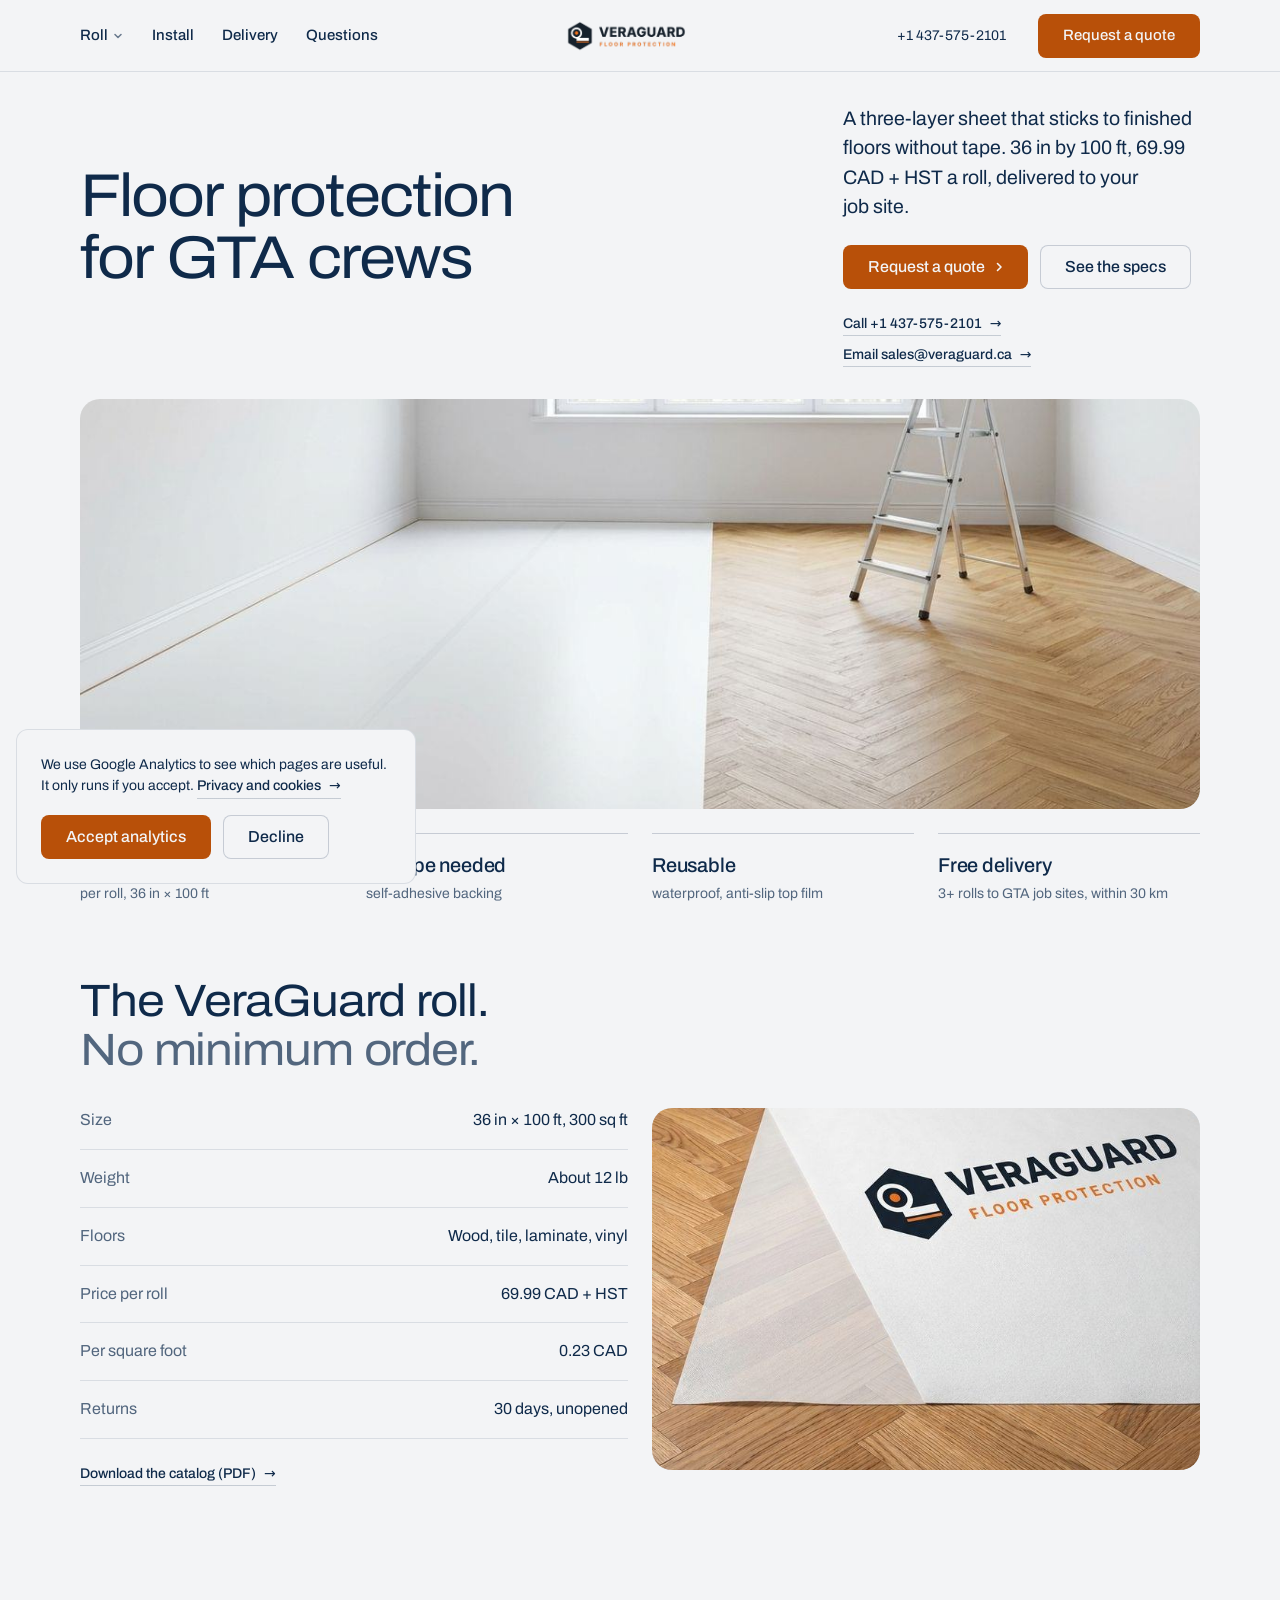
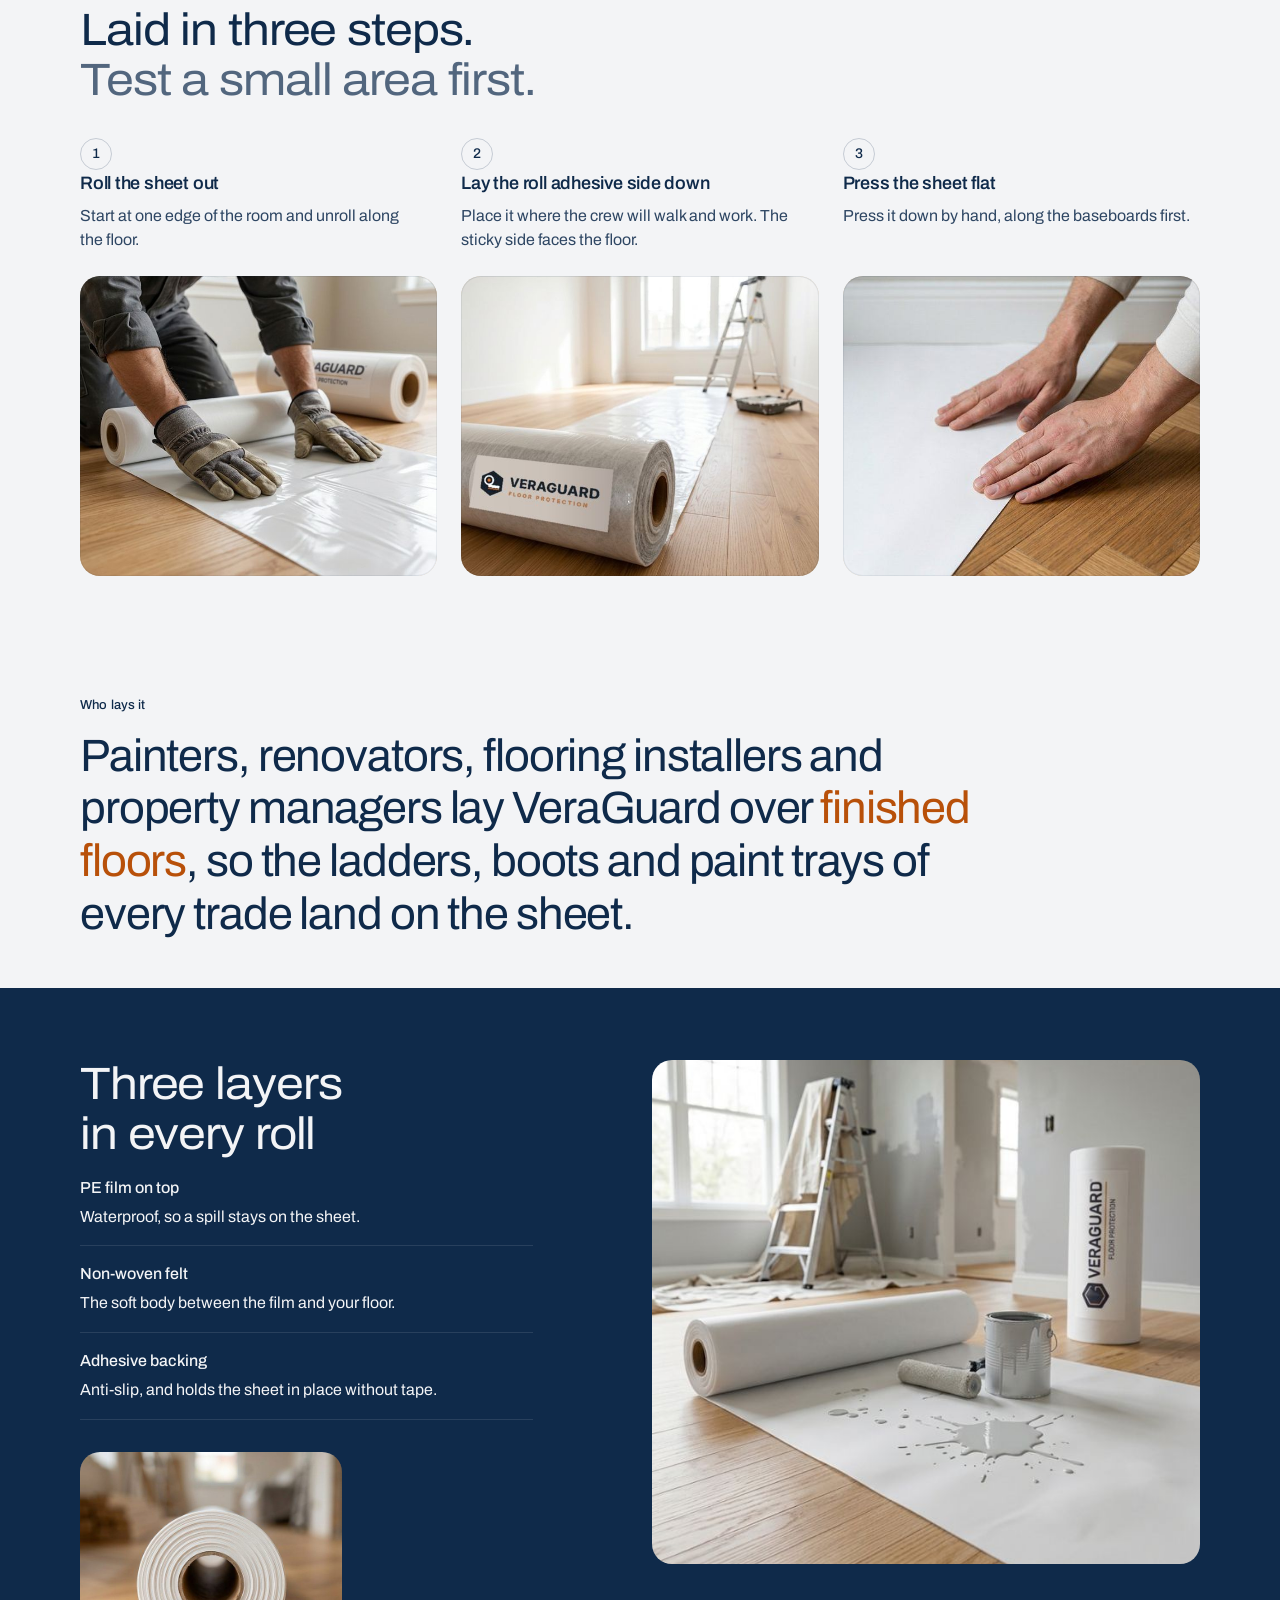
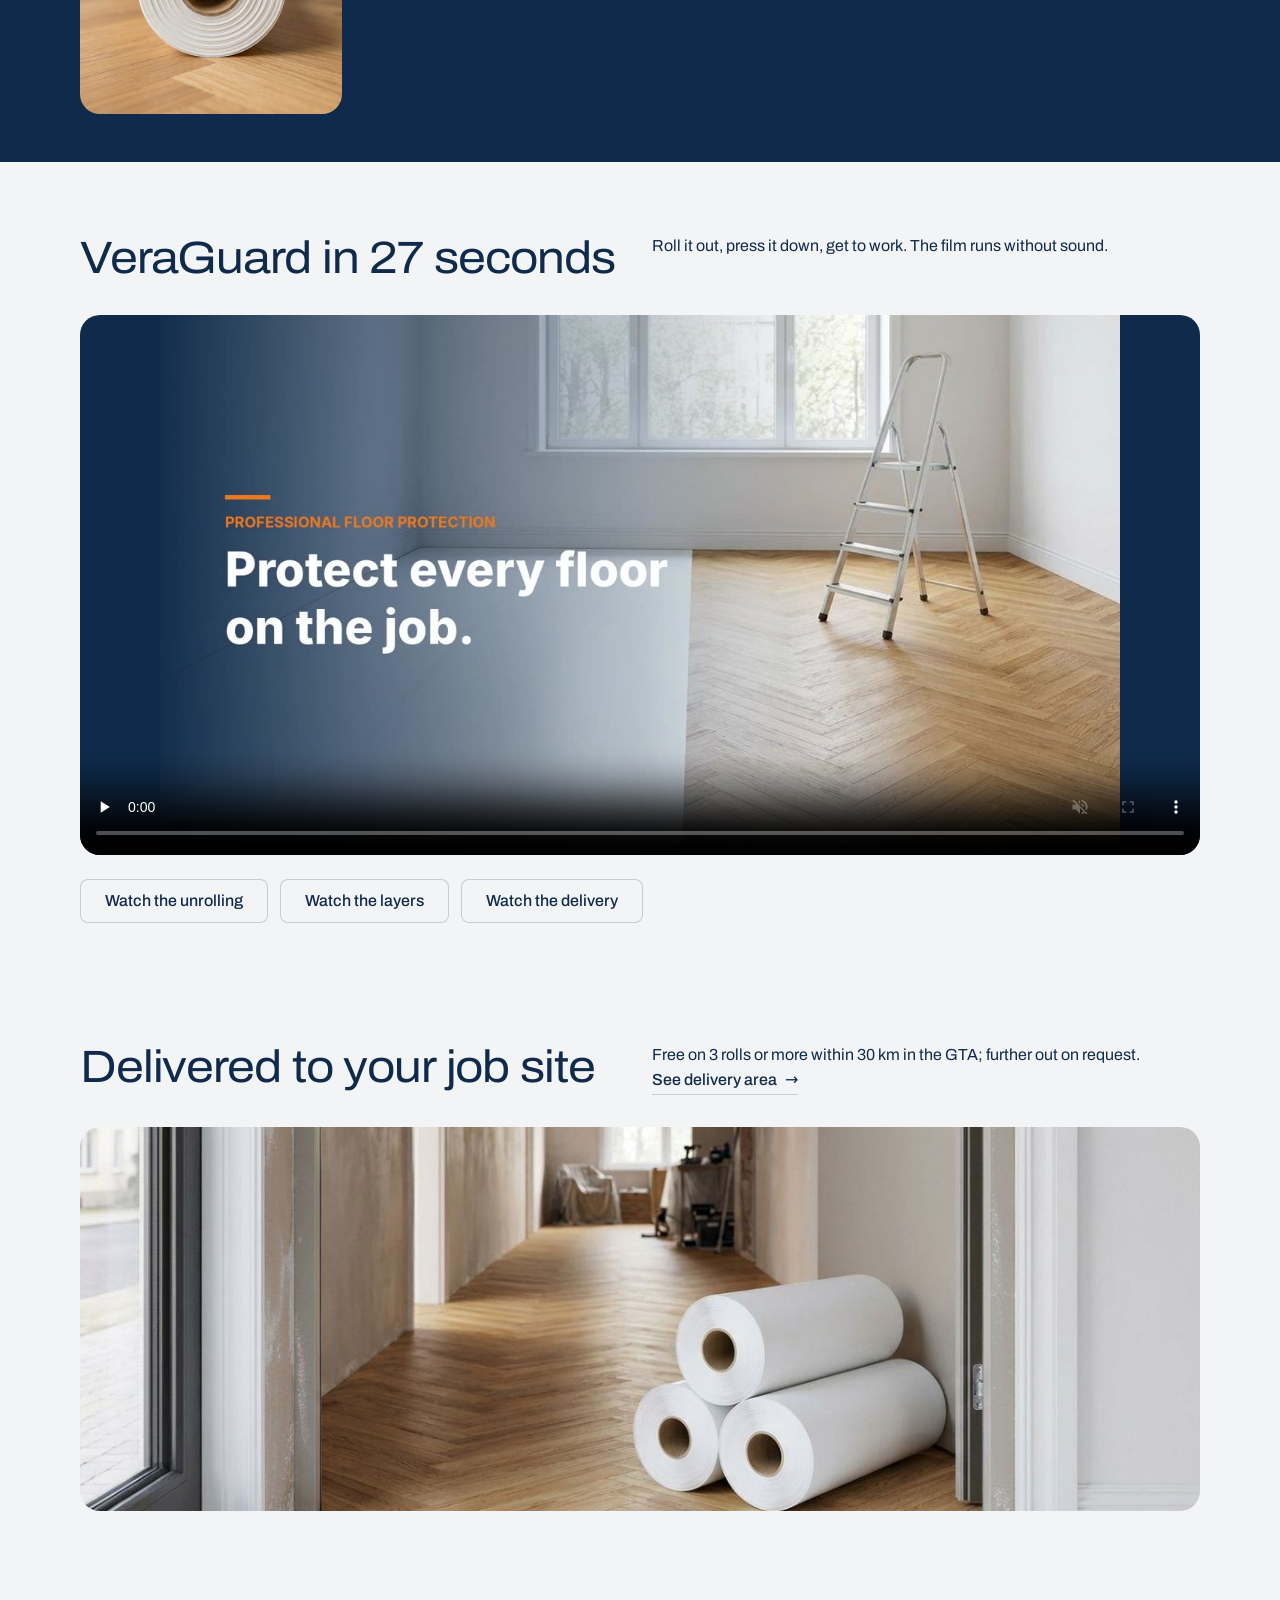
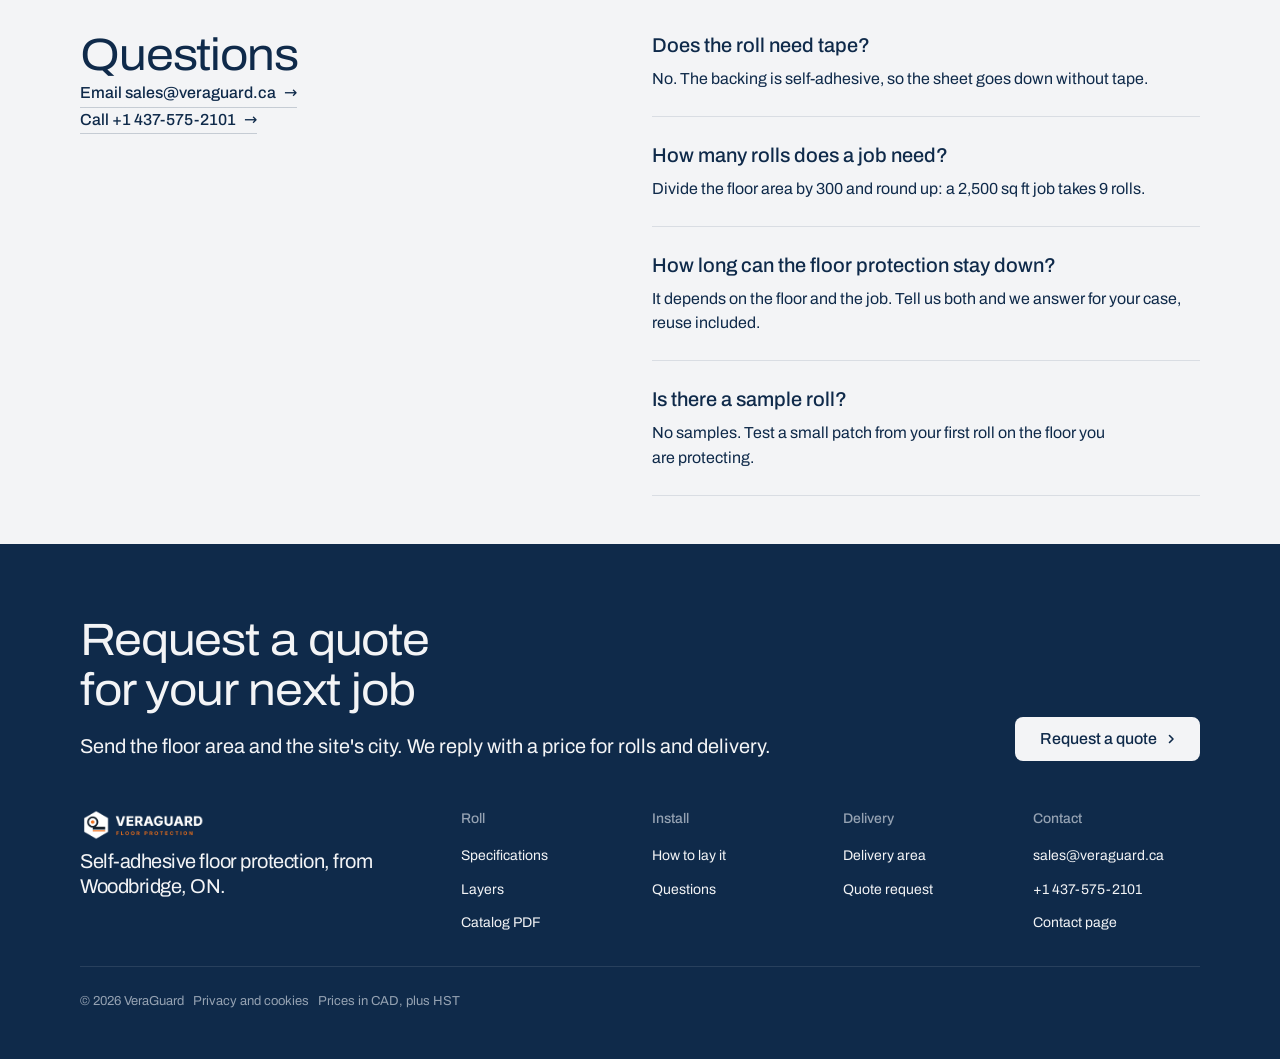
==== commit 40ffb4e2: "Tighten spacing site-wide, add facts strip and header phone - Sections are content height (were one " ====
--- a/index.html
+++ b/index.html
@@ -42,36 +42,32 @@
   #roll .roll__pic { --ratio: 66%; }
   #layers .layers__side { display: flex; flex-direction: column; gap: var(--s-6); align-self: stretch; }
   #layers .layers__side .frame { margin-top: auto; width: calc((100% - 4 * 24px) / 5 * 3 + 2 * 24px); }
-  #layers .layers__tall { --ratio: 108%; }
-  .head-row { margin-bottom: var(--s-7); }
+  #layers .layers__tall { --ratio: 92%; }
+  .head-row { margin-bottom: var(--s-6); }
   .head-row > h2, .head-row p { margin: 0; }
-  #film .film { margin: 0; aspect-ratio: 16 / 9; max-height: calc(100svh - 440px); width: 100%; }
+  #film .film { margin: 0; aspect-ratio: 16 / 9; max-height: 540px; width: 100%; }
   #film .film > video { display: block; width: 100%; height: 100%; object-fit: contain; background: var(--p-ink); border-radius: var(--r-lg); }
   #film .film > video:focus-visible { outline: 2px solid var(--p-ink); outline-offset: 3px; }
   #film .film__chapters { margin-top: var(--s-5); }
-  #delivery .bleed { margin: 0 calc(50% - 50vw); width: 100vw; height: clamp(320px, 100svh - 420px, 560px); overflow: clip; }
+  #delivery .bleed { margin: 0; width: 100%; height: clamp(240px, 30vw, 440px); overflow: clip; border-radius: var(--r-lg); }
   #delivery .bleed > img { width: 100%; height: 100%; object-fit: cover; object-position: 60% 60%; display: block; }
-  #faq .faq__pic { --ratio: 75%; }
   @media (min-width: 1024px) and (max-width: 1279px) { #steps .grid > .card { grid-column: span 4; } #steps .panel { --p-h: 240px; } }
   @media (max-width: 1023px) {
     #roll .roll__pic { --ratio: 36%; }
     #layers .layers__side .frame { display: none; }
     #layers .layers__tall { --ratio: 50%; }
-    #faq .faq__pic { --ratio: 36%; }
   }
   @media (min-width: 640px) and (max-width: 1023px) { #steps { --h: 2; } }
   @media (max-width: 639px) {
     /* the hero photograph takes what the head leaves, as the kit's render stage does on a phone */
-    .hero--product .hero__stage { flex: 1 1 auto; aspect-ratio: auto; min-height: 240px; }
     .head-row { margin-bottom: var(--s-6); row-gap: var(--s-4); }
     #steps .panel { --p-h: 200px; }
     /* the roll's photograph goes above its rows on a phone, clear of the action bar at the screen's foot */
     #roll .roll__pic { --ratio: 30%; order: -1; }
     #roll .rows__wide { display: none; }
     #roll .roll__pic > img { object-position: 50% 44% !important; }
-    #roll .roll__pdf, #faq .faq__mail { display: none; }
-    #faq .faq__pic { --ratio: 26%; }
-    #delivery .bleed { height: auto; aspect-ratio: 1; }
+    #roll .roll__pdf { display: none; }
+    #delivery .bleed { height: auto; aspect-ratio: 4 / 3; }
   }
 </style>
 </head>
@@ -116,6 +112,7 @@
     </nav>
     <a class="nav__logo" href="#top"><img src="assets/img/logo-320.png" alt="VeraGuard floor protection" width="152" height="32"></a>
     <div class="nav__actions">
+      <a class="nav__phone" href="tel:+14375752101">+1 437-575-2101</a>
       <a class="btn btn--primary" href="quote.html">Request a quote</a>
     </div>
     <button class="nav__toggle" type="button" aria-expanded="false" aria-label="Menu">
@@ -133,10 +130,17 @@
           <p class="hero__lead">A three-layer sheet that sticks to finished floors without tape. 36 in by 100 ft, 69.99 CAD + HST a roll, delivered to your job site.</p>
         </div>
         <div class="btn-row"><a class="btn btn--primary" href="quote.html">Request a quote<svg class="m-arrow" viewBox="0 0 12 12" aria-hidden="true"><path class="m-arrow__stem" d="M1 6h8"/><path class="m-arrow__head" d="M4.5 2.5 8 6l-3.5 3.5"/></svg></a><a class="btn btn--secondary" href="#roll">See the specs</a></div>
+        <p class="hero__contact t-small"><a class="link" href="tel:+14375752101">Call +1 437-575-2101</a><a class="link" href="mailto:sales@veraguard.ca">Email sales@veraguard.ca</a></p>
       </div>
       <div class="hero__stage">
         <img src="assets/img/room-covered.jpg" srcset="assets/img/room-covered-800.jpg 800w, assets/img/room-covered.jpg 1200w" sizes="(max-width: 639px) 800px, 100vw" width="1200" height="670" alt="An empty room with a white VeraGuard sheet covering half of a herringbone hardwood floor and a stepladder by the window" style="--ly-pos: 40% 70%" fetchpriority="high" data-source="client" data-subject="the sheet laid over half a finished floor">
       </div>
+      <ul class="facts" aria-label="Key facts">
+        <li><strong>300 sq ft</strong><span>per roll, 36 in × 100 ft</span></li>
+        <li><strong>No tape needed</strong><span>self-adhesive backing</span></li>
+        <li><strong>Reusable</strong><span>waterproof, anti-slip top film</span></li>
+        <li><strong>Free delivery</strong><span>3+ rolls to GTA job sites, within 30 km</span></li>
+      </ul>
     </div></div>
   </section>
 
@@ -259,9 +263,7 @@
         <div class="span-5 stack-4">
           <h2 id="faq-h">Questions</h2>
           <p class="faq__mail"><a class="link" href="mailto:sales@veraguard.ca">Email sales@veraguard.ca</a></p>
-          <figure class="frame frame--photo faq__pic">
-            <img class="frame__img" src="assets/img/roll-core-label.jpg" width="640" height="640" alt="A VeraGuard roll standing on end on a herringbone floor, the logo on its core label" style="object-position: 50% 45%" loading="lazy" data-source="client" data-subject="the roll on end, its label">
-          </figure>
+          <p class="faq__mail"><a class="link" href="tel:+14375752101">Call +1 437-575-2101</a></p>
         </div>
         <div class="faq span-6 start-7">
           <div class="faq__item"><h3>Does the roll need tape?</h3><p>No. The backing is self-adhesive, so the sheet goes down without tape.</p></div>
@@ -274,14 +276,13 @@
   </section>
 </main>
 
-<footer class="footer closing footer--dark ground-inverse g2m" id="contact" aria-labelledby="close-h">
+<footer class="footer closing footer--dark ground-inverse" id="contact" aria-labelledby="close-h">
   <div class="wrap">
     <div class="closing__cta close--word">
       <div class="section-head--split">
         <div><h2 id="close-h">Request a quote for your next job</h2><p class="t-lead">Send the floor area and the site's city. We reply with a price for rolls and delivery.</p></div>
         <a class="btn btn--primary" href="quote.html">Request a quote<svg class="m-arrow" viewBox="0 0 12 12" aria-hidden="true"><path class="m-arrow__stem" d="M1 6h8"/><path class="m-arrow__head" d="M4.5 2.5 8 6l-3.5 3.5"/></svg></a>
       </div>
-      <p class="close__word" aria-hidden="true">VeraGuard</p>
     </div>
     <div class="closing__links">
       <div class="grid">
--- a/assets/vg.css
+++ b/assets/vg.css
@@ -37,3 +37,55 @@
 .consent[hidden] { display: none; }
 .consent p { margin: 0; font-size: var(--t-small); }
 .consent .btn-row { gap: var(--s-3); }
+
+/* ---- spacing polish (2026-11-16): sections are as tall as their content, not a screen each ---- */
+:root { --padt: 72px; --padb: 48px; --hgap: 32px; --hpadb: 40px; --head-gap: 32px; }
+@media (max-width: 639px) { :root { --padt: 52px; --padb: 36px; --hgap: 28px; --hpadb: 32px; --head-gap: 24px; } }
+main > :is(section, .section):not(.hero, .section--hero), footer.closing { height: auto; min-height: 0; }
+/* only the footer clears the phone action bar; sections do not */
+main > :is(section, .section):not(.hero, .section--hero) { padding-bottom: var(--padb); }
+main > :is(section, .section).g2 > :is(.wrap, .container), footer.closing > .wrap { row-gap: var(--s-7); }
+footer.closing > .wrap { row-gap: var(--s-7); }
+.closing__links { gap: var(--s-6); }
+.statement .t-label { margin: 0 0 var(--s-4); }
+.footer__lede { margin: 0; }
+
+/* hero: content height, photograph kept inside the wrap so it is never stretched past its width */
+main > .hero--product { height: auto; min-height: 0; padding-bottom: 0; }
+main > .hero--product > .wrap { display: block; height: auto; }
+main > .hero--product .hero-text { height: auto; }
+main > .hero--product .hero__stage:has(> img:not(.is-cutout), > picture) {
+  flex: none; min-height: 0; height: clamp(260px, 32vw, 480px); margin: var(--s-6) 0 0; border-radius: var(--r-lg);
+}
+.hero__contact { margin: 0; display: flex; flex-wrap: wrap; gap: var(--s-2) var(--s-5); }
+.hero__contact a { white-space: nowrap; }
+@media (min-width: 1024px) {
+  .hero--product .hero__head .hero__contact { grid-column: 9 / -1; grid-row: 3; }
+}
+@media (min-width: 1024px) and (max-width: 1279px) {
+  .hero--product .hero__head .hero__contact { grid-column: 7 / -1; }
+}
+@media (max-width: 639px) {
+  main > .hero--product .hero__stage:has(> img:not(.is-cutout), > picture) { height: auto; aspect-ratio: 16 / 11; margin-top: var(--s-5); }
+}
+
+/* trust strip */
+.facts { list-style: none; margin: var(--s-5) 0 0; padding: 0; display: grid; grid-template-columns: repeat(4, minmax(0, 1fr)); gap: var(--s-5); }
+.facts li { display: grid; gap: 2px; padding-top: var(--s-4); border-top: 1px solid var(--line-strong, var(--line)); }
+.facts strong { font-weight: 500; font-size: var(--t-lead); letter-spacing: -0.01em; }
+.facts span { font-size: var(--t-small); color: var(--muted); }
+@media (max-width: 819px) { .facts { grid-template-columns: repeat(2, minmax(0, 1fr)); gap: var(--s-4) var(--s-5); } }
+
+/* phone number in the bar, desktop only */
+.nav__phone { display: none; font-size: var(--t-small); color: var(--ink); text-decoration: none; white-space: nowrap; margin-right: var(--s-4); }
+.nav__phone:hover { text-decoration: underline; }
+@media (min-width: 1100px) { .nav__phone { display: inline-block; } }
+.nav__actions { display: flex; align-items: center; }
+
+/* FAQ left column sits with its heading */
+.faq__mail { margin: 0; }
+.faq > .faq__item:first-child { padding-top: 0; }
+@media (max-width: 639px) {
+  .rows--spec > li { grid-template-columns: auto minmax(0, 1fr); }
+  .rows--spec .rows__value { text-align: right; }
+}
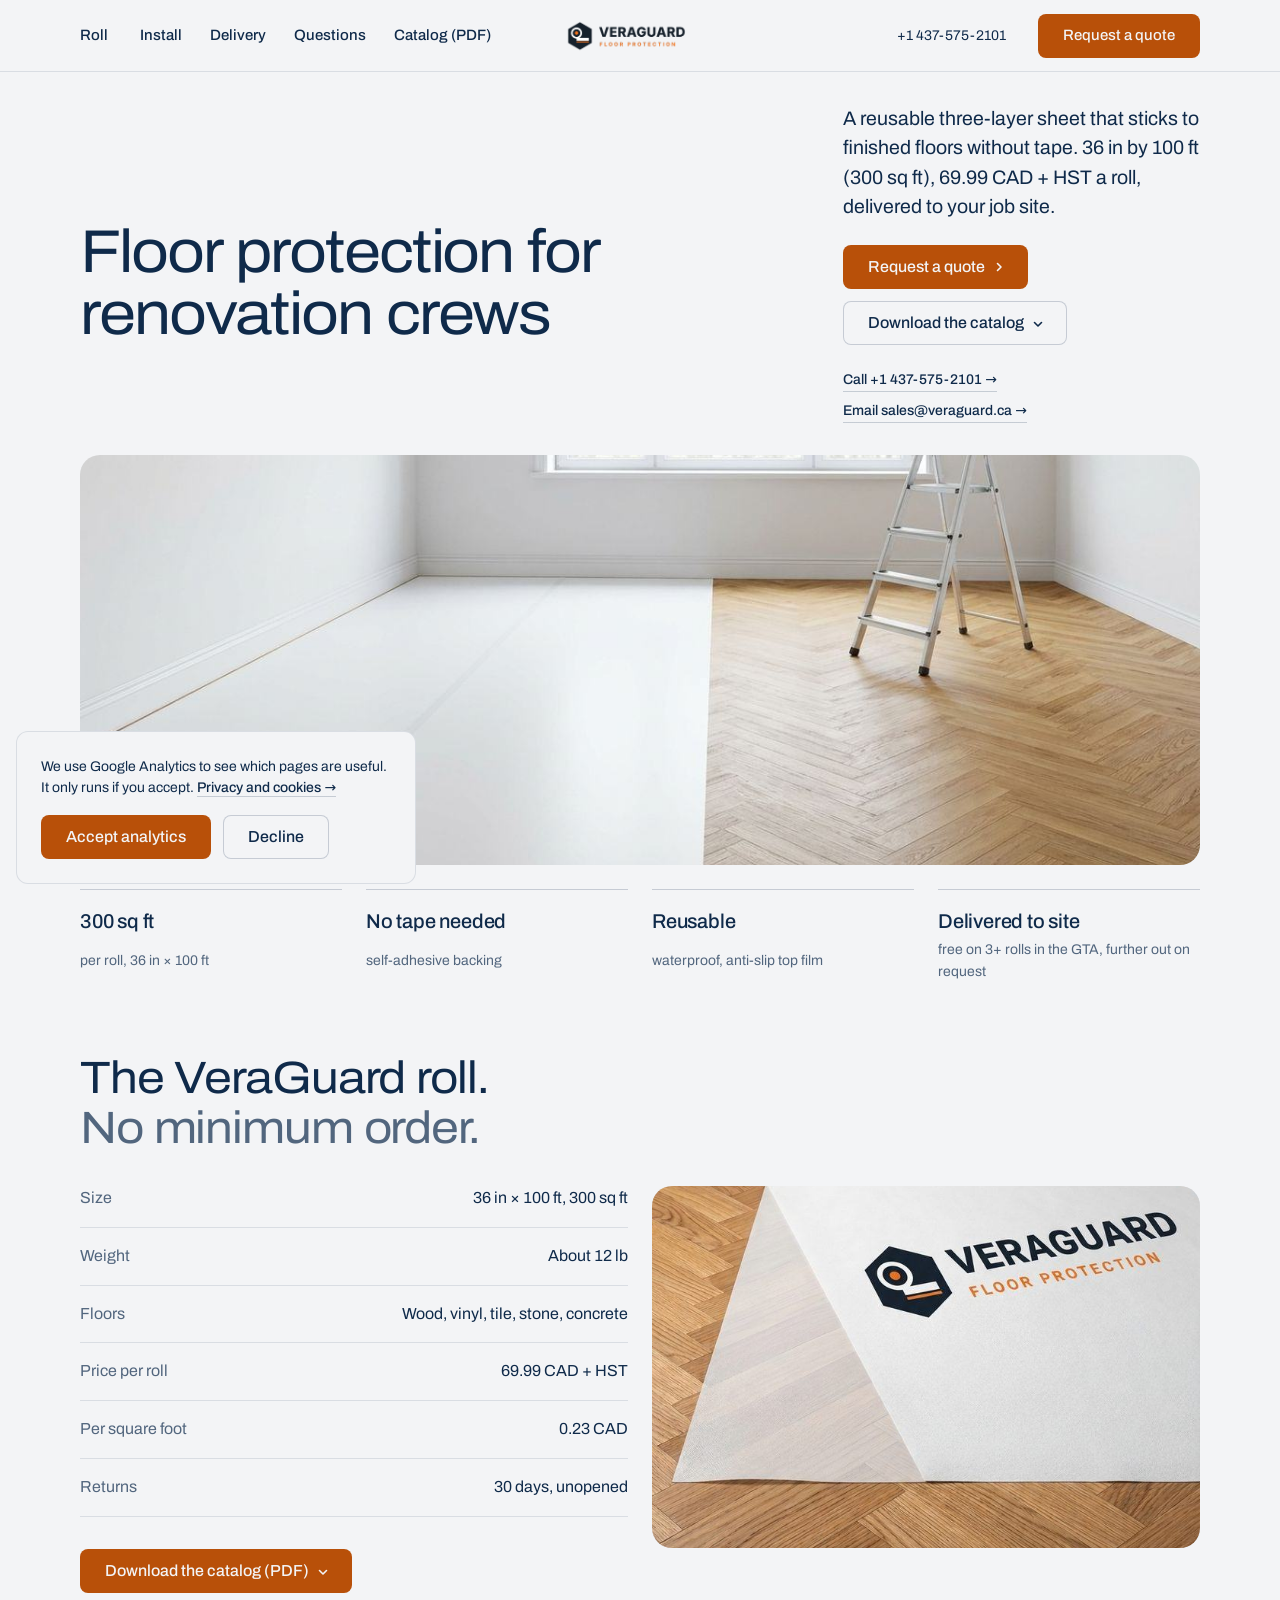
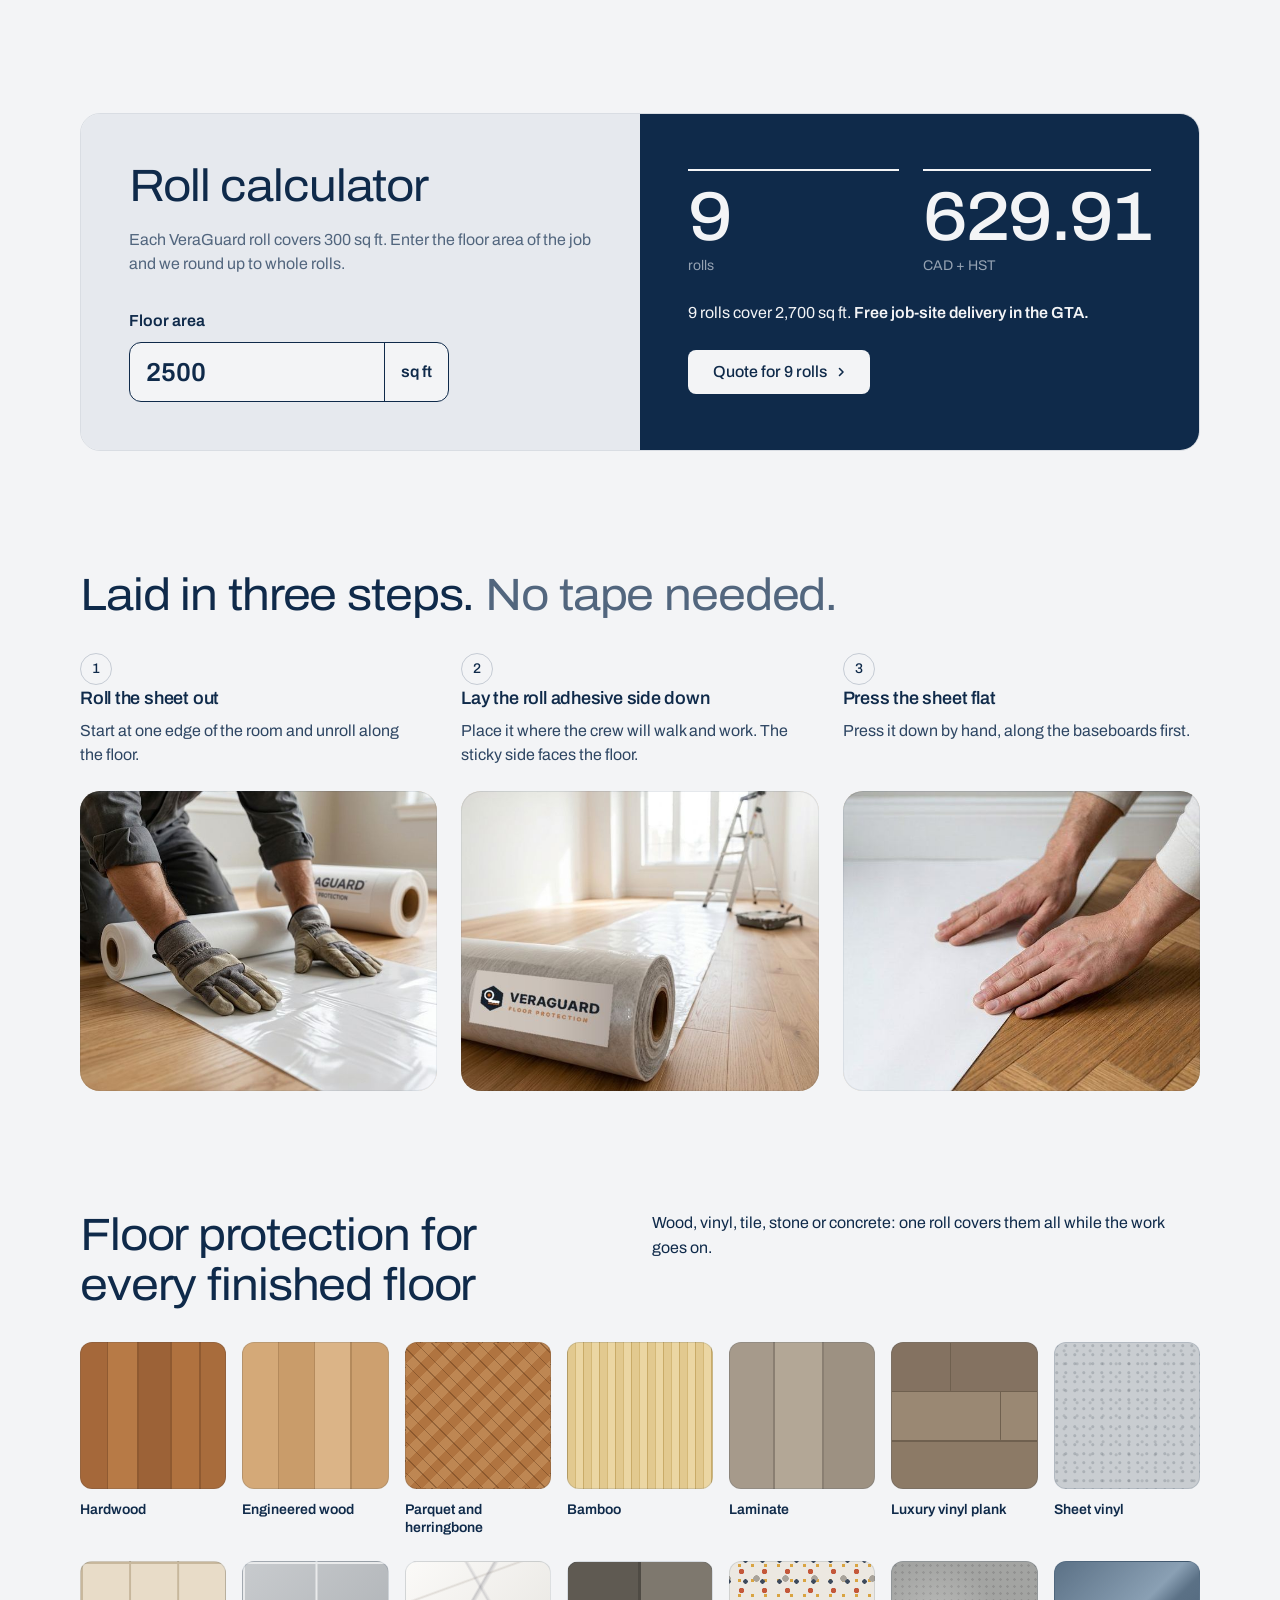
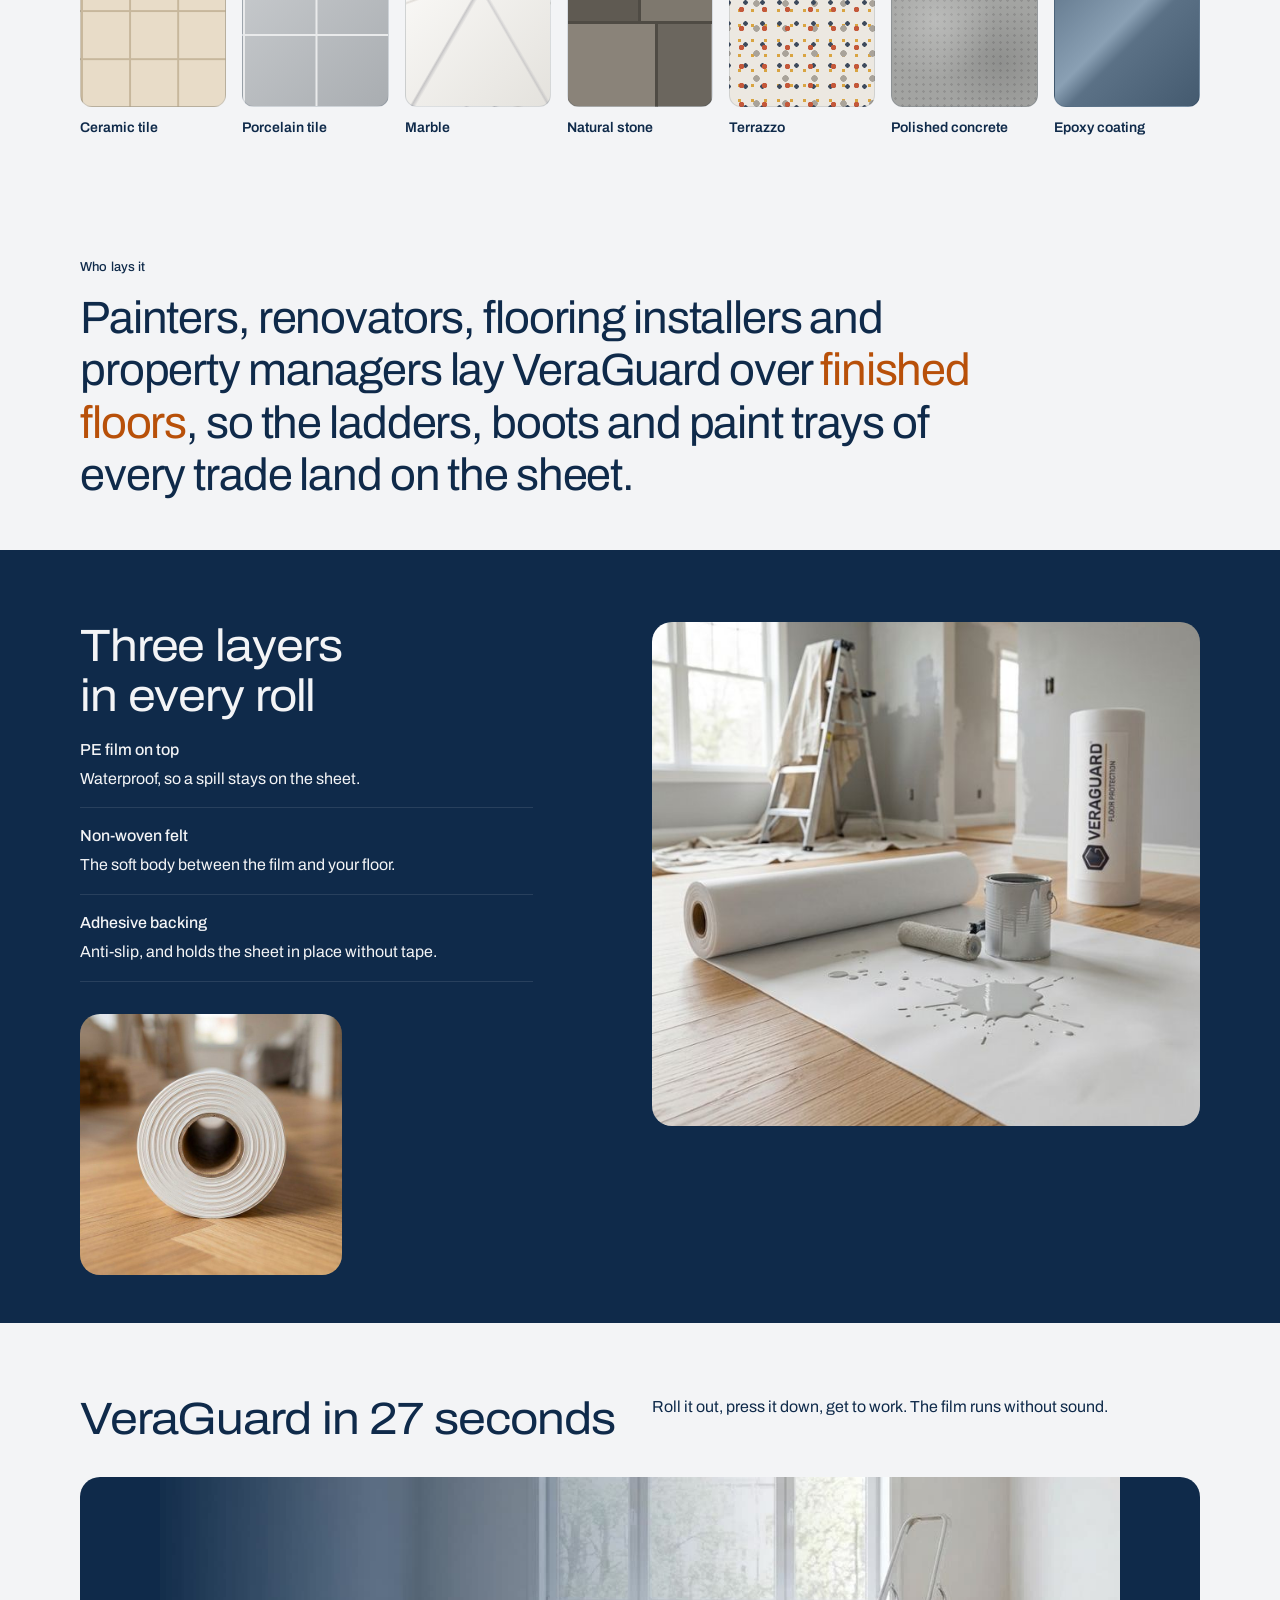
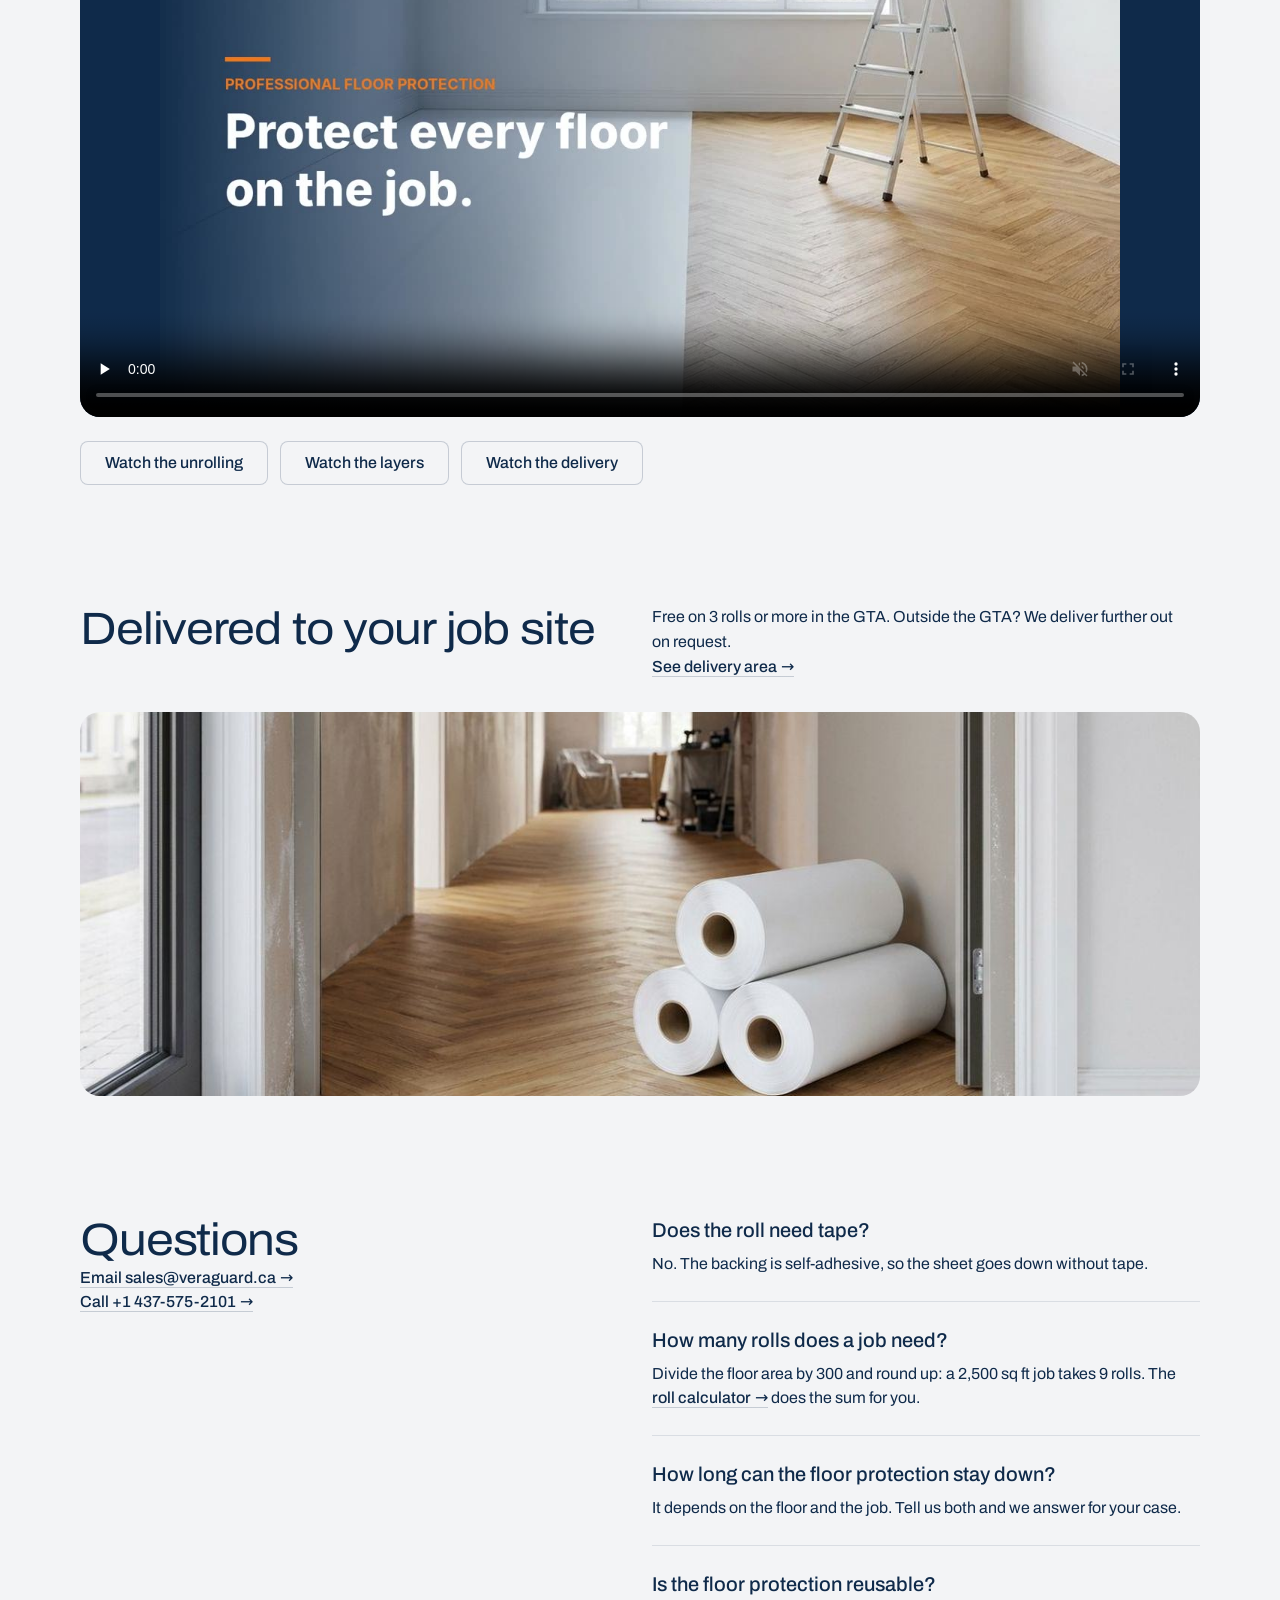
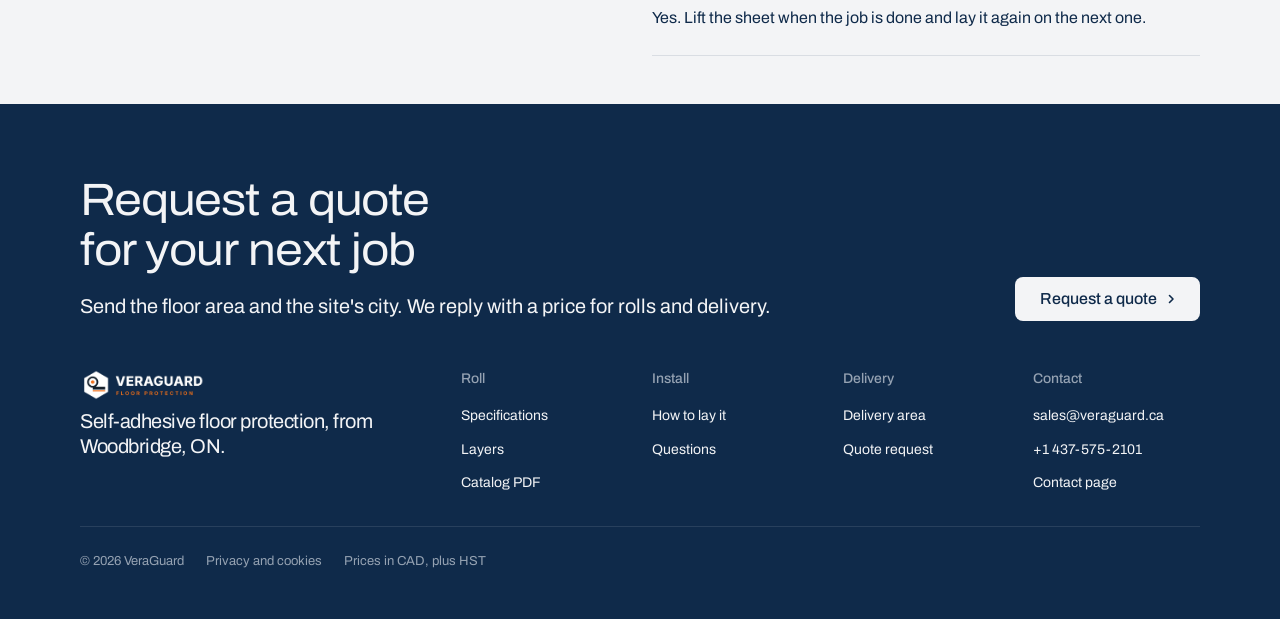
==== commit 0f7b15f7: "Roll calculator, floor types, reusable, catalog links; drop 30 km and test-patch lines - Home and pr" ====
--- a/index.html
+++ b/index.html
@@ -5,13 +5,13 @@
 <meta name="viewport" content="width=device-width, initial-scale=1, viewport-fit=cover">
 <meta http-equiv="Content-Security-Policy" content="default-src 'self'; script-src 'self' https://www.googletagmanager.com; connect-src 'self' https://*.google-analytics.com https://*.analytics.google.com https://*.googletagmanager.com; img-src 'self' data: https://*.google-analytics.com https://*.googletagmanager.com; style-src 'self' 'unsafe-inline'; base-uri 'none'; object-src 'none'">
 <meta name="referrer" content="strict-origin-when-cross-origin">
-<title>VeraGuard: tape-free floor protection rolls for GTA renovation crews</title>
-<meta name="description" content="A self-adhesive, three-layer sheet for finished floors, 36 in x 100 ft per roll at 69.99 CAD + HST, delivered free to GTA job sites on 3 rolls or more.">
+<title>VeraGuard: tape-free, reusable floor protection rolls for renovation crews</title>
+<meta name="description" content="A self-adhesive, reusable, three-layer sheet for wood, vinyl, tile, stone and concrete floors. 36 in x 100 ft per roll at 69.99 CAD + HST, delivered to your job site.">
 <link rel="canonical" href="https://veraguard.ca/">
 <meta property="og:type" content="website">
 <meta property="og:site_name" content="VeraGuard">
 <meta property="og:locale" content="en_CA">
-<meta property="og:title" content="VeraGuard: tape-free floor protection rolls for GTA renovation crews">
+<meta property="og:title" content="VeraGuard: tape-free, reusable floor protection rolls for renovation crews">
 <meta property="og:description" content="A self-adhesive, three-layer sheet for finished floors. 69.99 CAD + HST per 300 sq ft roll.">
 <meta property="og:url" content="https://veraguard.ca/">
 <meta property="og:image" content="https://veraguard.ca/assets/img/room-covered.jpg">
@@ -19,7 +19,7 @@
 <meta name="theme-color" content="#f3f4f6">
 <meta name="site-kind" content="other">
 <meta name="page-type" content="product">
-<script type="application/ld+json">{"@context": "https://schema.org", "@type": "Organization", "name": "VeraGuard", "url": "https://veraguard.ca/", "logo": "https://veraguard.ca/assets/img/logo.png", "email": "sales@veraguard.ca", "telephone": "+1-437-575-2101", "areaServed": "Greater Toronto Area"}</script>
+<script type="application/ld+json">{"@context": "https://schema.org", "@type": "Organization", "name": "VeraGuard", "url": "https://veraguard.ca/", "logo": "https://veraguard.ca/assets/img/logo.png", "email": "sales@veraguard.ca", "telephone": "+1-437-575-2101", "areaServed": "CA"}</script>
 <script type="application/ld+json">{"@context": "https://schema.org", "@type": "Product", "name": "VeraGuard floor protection roll", "description": "Self-adhesive, three-layer floor protection roll with a waterproof top film. 36 in x 100 ft, 300 sq ft, about 12 lb.", "image": "https://veraguard.ca/assets/img/roll-studio.jpg", "brand": {"@type": "Brand", "name": "VeraGuard"}, "offers": {"@type": "Offer", "price": "69.99", "priceCurrency": "CAD", "availability": "https://schema.org/InStock", "url": "https://veraguard.ca/quote.html"}}</script>
 <script type="application/ld+json">{"@context": "https://schema.org", "@type": "VideoObject", "name": "VeraGuard floor protection roll in 27 seconds", "description": "Roll it out, press it down, get to work. A self-adhesive, waterproof, anti-slip floor protection roll: 36 in x 100 ft, 300 sq ft, 69.99 CAD + HST per roll.", "thumbnailUrl": "https://veraguard.ca/assets/img/promo-poster.jpg", "contentUrl": "https://veraguard.ca/assets/video/veraguard-promo.mp4?v=20261105", "uploadDate": "2026-10-28", "duration": "PT27S"}</script>
 <link rel="icon" type="image/png" href="assets/img/favicon-64.png">
@@ -66,13 +66,12 @@
     #roll .roll__pic { --ratio: 30%; order: -1; }
     #roll .rows__wide { display: none; }
     #roll .roll__pic > img { object-position: 50% 44% !important; }
-    #roll .roll__pdf { display: none; }
     #delivery .bleed { height: auto; aspect-ratio: 4 / 3; }
   }
 </style>
 </head>
 <body>
-<!-- type: product (site-kind other): a self-adhesive floor protection roll sold to renovation crews in the GTA
+<!-- type: product (site-kind other): a self-adhesive floor protection roll sold to renovation crews
      deal: hero product (photograph edge to edge), nav nav-split, close close-word, footer footer-dark,
            rhythm dark-band (#layers), buttons solid, mark: the client's logo (dealt stack, replaced by the logo),
            palette: the client's own navy and orange through start.mjs brand, pairing archivo (fraunces dealt first, passed over:
@@ -109,6 +108,7 @@
       <div class="nav__item"><a class="nav__link" href="#steps">Install</a></div>
       <div class="nav__item"><a class="nav__link" href="#delivery">Delivery</a></div>
       <div class="nav__item"><a class="nav__link" href="#faq">Questions</a></div>
+      <div class="nav__item"><a class="nav__link" href="assets/VeraGuard-Catalog.pdf" download>Catalog (PDF)</a></div>
     </nav>
     <a class="nav__logo" href="#top"><img src="assets/img/logo-320.png" alt="VeraGuard floor protection" width="152" height="32"></a>
     <div class="nav__actions">
@@ -126,10 +126,10 @@
     <div class="wrap"><div class="hero-text hero__in">
       <div class="hero__head">
         <div>
-          <h1 id="hero-h">Floor protection for GTA crews</h1>
-          <p class="hero__lead">A three-layer sheet that sticks to finished floors without tape. 36 in by 100 ft, 69.99 CAD + HST a roll, delivered to your job site.</p>
-        </div>
-        <div class="btn-row"><a class="btn btn--primary" href="quote.html">Request a quote<svg class="m-arrow" viewBox="0 0 12 12" aria-hidden="true"><path class="m-arrow__stem" d="M1 6h8"/><path class="m-arrow__head" d="M4.5 2.5 8 6l-3.5 3.5"/></svg></a><a class="btn btn--secondary" href="#roll">See the specs</a></div>
+          <h1 id="hero-h">Floor protection for renovation crews</h1>
+          <p class="hero__lead">A reusable three-layer sheet that sticks to finished floors without tape. 36 in by 100 ft (300 sq ft), 69.99 CAD + HST a roll, delivered to your job site.</p>
+        </div>
+        <div class="btn-row"><a class="btn btn--primary" href="quote.html">Request a quote<svg class="m-arrow" viewBox="0 0 12 12" aria-hidden="true"><path class="m-arrow__stem" d="M1 6h8"/><path class="m-arrow__head" d="M4.5 2.5 8 6l-3.5 3.5"/></svg></a><a class="btn btn--secondary" href="assets/VeraGuard-Catalog.pdf" download>Download the catalog<svg class="m-arrow" viewBox="0 0 12 12" aria-hidden="true"><path class="m-arrow__stem" d="M6 1v8"/><path class="m-arrow__head" d="M2.5 5.5 6 9l3.5-3.5"/></svg></a></div>
         <p class="hero__contact t-small"><a class="link" href="tel:+14375752101">Call +1 437-575-2101</a><a class="link" href="mailto:sales@veraguard.ca">Email sales@veraguard.ca</a></p>
       </div>
       <div class="hero__stage">
@@ -139,7 +139,7 @@
         <li><strong>300 sq ft</strong><span>per roll, 36 in × 100 ft</span></li>
         <li><strong>No tape needed</strong><span>self-adhesive backing</span></li>
         <li><strong>Reusable</strong><span>waterproof, anti-slip top film</span></li>
-        <li><strong>Free delivery</strong><span>3+ rolls to GTA job sites, within 30 km</span></li>
+        <li><strong>Delivered to site</strong><span>free on 3+ rolls in the GTA, further out on request</span></li>
       </ul>
     </div></div>
   </section>
@@ -154,12 +154,12 @@
           <ul class="rows rows--spec">
             <li><span class="rows__name">Size</span><span class="rows__value">36 in × 100 ft, 300 sq ft</span></li>
             <li class="rows__wide"><span class="rows__name">Weight</span><span class="rows__value">About 12 lb</span></li>
-            <li><span class="rows__name">Floors</span><span class="rows__value">Wood, tile, laminate, vinyl</span></li>
+            <li><span class="rows__name">Floors</span><span class="rows__value">Wood, vinyl, tile, stone, concrete</span></li>
             <li><span class="rows__name">Price per roll</span><span class="rows__value">69.99 CAD + HST</span></li>
             <li><span class="rows__name">Per square foot</span><span class="rows__value">0.23 CAD</span></li>
             <li><span class="rows__name">Returns</span><span class="rows__value">30 days, unopened</span></li>
           </ul>
-          <p class="t-small muted roll__pdf" style="margin-top: var(--s-5)"><a class="link" href="assets/VeraGuard-Catalog.pdf" download>Download the catalog (PDF)</a></p>
+          <div class="btn-row roll__pdf" style="margin-top: var(--s-6)"><a class="btn btn--primary" href="assets/VeraGuard-Catalog.pdf" download>Download the catalog (PDF)<svg class="m-arrow" viewBox="0 0 12 12" aria-hidden="true"><path class="m-arrow__stem" d="M6 1v8"/><path class="m-arrow__head" d="M2.5 5.5 6 9l3.5-3.5"/></svg></a></div>
         </div>
         <figure class="frame frame--photo roll__pic span-6 start-7">
           <img class="frame__img" src="assets/img/roll-studio.jpg" srcset="assets/img/roll-studio-480.jpg 480w, assets/img/roll-studio.jpg 720w" sizes="(max-width: 639px) 100vw, 628px" width="720" height="1065" alt="A white VeraGuard roll partly unrolled on a herringbone hardwood floor, the logo printed on the sheet" style="object-position: 50% 62%" loading="lazy" data-source="client" data-subject="the roll, partly unrolled">
@@ -168,10 +168,31 @@
     </div>
   </section>
 
+  <section class="section" id="calculator" aria-labelledby="calc-h">
+    <div class="wrap">
+      <div class="calc">
+        <div class="calc__in">
+          <h2 id="calc-h">Roll calculator</h2>
+          <p class="muted">Each VeraGuard roll covers 300 sq ft. Enter the floor area of the job and we round up to whole rolls.</p>
+          <label class="calc__label" for="calc-area">Floor area</label>
+          <div class="calc__field"><input id="calc-area" type="number" inputmode="numeric" min="1" step="1" value="2500" aria-describedby="calc-note"><span>sq ft</span></div>
+        </div>
+        <div class="calc__out ground-inverse" aria-live="polite">
+          <div class="calc__nums">
+            <div><b id="calc-rolls">9</b><span>rolls</span></div>
+            <div><b id="calc-price">629.91</b><span>CAD + HST</span></div>
+          </div>
+          <p class="calc__note" id="calc-note">9 rolls cover 2,700 sq ft. <strong>Free job-site delivery in the GTA.</strong></p>
+          <a class="btn btn--primary" id="calc-quote" href="quote.html?rolls=9&amp;area=2500">Quote for 9 rolls <svg class="m-arrow" viewBox="0 0 12 12" aria-hidden="true"><path class="m-arrow__stem" d="M1 6h8"/><path class="m-arrow__head" d="M4.5 2.5 8 6l-3.5 3.5"/></svg></a>
+        </div>
+      </div>
+    </div>
+  </section>
+
   <section class="section" id="steps" style="--hm: 2" aria-labelledby="steps-h">
     <div class="wrap">
       <div class="section-head">
-        <h2 id="steps-h">Laid in three steps. <span class="muted">Test a small area first.</span></h2>
+        <h2 id="steps-h">Laid in three steps. <span class="muted">No tape needed.</span></h2>
       </div>
       <div class="grid">
         <article class="card card--row card--open span-4">
@@ -196,6 +217,31 @@
     </div>
   </section>
 
+  <section class="section" id="floors" aria-labelledby="floors-h">
+    <div class="wrap">
+      <div class="grid grid--top head-row">
+        <h2 id="floors-h" class="span-6">Floor protection for every finished floor</h2>
+        <p class="span-6 start-7">Wood, vinyl, tile, stone or concrete: one roll covers them all while the work goes on.</p>
+      </div>
+      <ul class="floors" aria-label="Floor types">
+        <li class="floor"><span class="floor__swatch floor--hardwood" aria-hidden="true"></span><span class="floor__name">Hardwood</span></li>
+        <li class="floor"><span class="floor__swatch floor--engineered" aria-hidden="true"></span><span class="floor__name">Engineered wood</span></li>
+        <li class="floor"><span class="floor__swatch floor--parquet" aria-hidden="true"></span><span class="floor__name">Parquet and herringbone</span></li>
+        <li class="floor"><span class="floor__swatch floor--bamboo" aria-hidden="true"></span><span class="floor__name">Bamboo</span></li>
+        <li class="floor"><span class="floor__swatch floor--laminate" aria-hidden="true"></span><span class="floor__name">Laminate</span></li>
+        <li class="floor"><span class="floor__swatch floor--lvp" aria-hidden="true"></span><span class="floor__name">Luxury vinyl plank</span></li>
+        <li class="floor"><span class="floor__swatch floor--sheetvinyl" aria-hidden="true"></span><span class="floor__name">Sheet vinyl</span></li>
+        <li class="floor"><span class="floor__swatch floor--ceramic" aria-hidden="true"></span><span class="floor__name">Ceramic tile</span></li>
+        <li class="floor"><span class="floor__swatch floor--porcelain" aria-hidden="true"></span><span class="floor__name">Porcelain tile</span></li>
+        <li class="floor"><span class="floor__swatch floor--marble" aria-hidden="true"></span><span class="floor__name">Marble</span></li>
+        <li class="floor"><span class="floor__swatch floor--stone" aria-hidden="true"></span><span class="floor__name">Natural stone</span></li>
+        <li class="floor"><span class="floor__swatch floor--terrazzo" aria-hidden="true"></span><span class="floor__name">Terrazzo</span></li>
+        <li class="floor"><span class="floor__swatch floor--concrete" aria-hidden="true"></span><span class="floor__name">Polished concrete</span></li>
+        <li class="floor"><span class="floor__swatch floor--epoxy" aria-hidden="true"></span><span class="floor__name">Epoxy coating</span></li>
+      </ul>
+    </div>
+  </section>
+
   <section class="section statement" id="crews" data-moment="word-highlight" aria-label="Who lays it">
     <div class="wrap">
       <p class="t-label">Who lays it</p>
@@ -249,7 +295,7 @@
     <div class="wrap">
       <div class="grid grid--top head-row">
         <h2 id="delivery-h" class="span-6">Delivered to your job site</h2>
-        <div class="span-6 start-7 stack-2"><p>Free on 3 rolls or more within 30 km in the GTA; further out on request.</p><p><a class="link" href="where-we-deliver.html">See delivery area</a></p></div>
+        <div class="span-6 start-7 stack-2"><p>Free on 3 rolls or more in the GTA. Outside the GTA? We deliver further out on request.</p><p><a class="link" href="where-we-deliver.html">See delivery area</a></p></div>
       </div>
       <figure class="bleed" data-moment="picture-develops">
         <img src="assets/img/delivery-rolls.jpg" srcset="assets/img/delivery-rolls-800.jpg 800w, assets/img/delivery-rolls.jpg 1200w" sizes="(max-width: 639px) 720px, 100vw" width="1200" height="670" alt="Three VeraGuard rolls stacked in the doorway of a house under renovation, a herringbone hallway behind" loading="lazy" data-source="client" data-subject="three rolls delivered to a site">
@@ -267,9 +313,9 @@
         </div>
         <div class="faq span-6 start-7">
           <div class="faq__item"><h3>Does the roll need tape?</h3><p>No. The backing is self-adhesive, so the sheet goes down without tape.</p></div>
-          <div class="faq__item"><h3>How many rolls does a job need?</h3><p>Divide the floor area by 300 and round up: a 2,500 sq ft job takes 9 rolls.</p></div>
-          <div class="faq__item"><h3>How long can the floor protection stay down?</h3><p>It depends on the floor and the job. Tell us both and we answer for your case, reuse included.</p></div>
-          <div class="faq__item"><h3>Is there a sample roll?</h3><p>No samples. Test a small patch from your first roll on the floor you are protecting.</p></div>
+          <div class="faq__item"><h3>How many rolls does a job need?</h3><p>Divide the floor area by 300 and round up: a 2,500 sq ft job takes 9 rolls. The <a class="link" href="#calculator">roll calculator</a> does the sum for you.</p></div>
+          <div class="faq__item"><h3>How long can the floor protection stay down?</h3><p>It depends on the floor and the job. Tell us both and we answer for your case.</p></div>
+          <div class="faq__item"><h3>Is the floor protection reusable?</h3><p>Yes. Lift the sheet when the job is done and lay it again on the next one.</p></div>
         </div>
       </div>
     </div>
--- a/assets/vg.css
+++ b/assets/vg.css
@@ -86,6 +86,63 @@
 .faq__mail { margin: 0; }
 .faq > .faq__item:first-child { padding-top: 0; }
 @media (max-width: 639px) {
-  .rows--spec > li { grid-template-columns: auto minmax(0, 1fr); }
-  .rows--spec .rows__value { text-align: right; }
+  /* phone: name in a fixed left column, value fills the rest and wraps at word gaps only */
+  .rows > li { grid-template-columns: minmax(7.5em, 38%) minmax(0, 1fr); align-items: baseline; }
+  .rows__value { max-width: none; white-space: normal; text-align: right; text-wrap: pretty; overflow-wrap: normal; }
+  .rows > li > p { grid-column: 1 / -1; }
 }
+
+/* Phone fixes (16 Nov 2026): inline arrow links inside a sentence stay in the line,
+   the footer legal line wraps tight, and a button row keeps space before the next column. */
+p .link { display: inline; padding: 0; min-height: 0; }
+p .link::after { margin-left: .25em; }
+.footer__legal > span { display: flex; flex-wrap: wrap; align-items: center; column-gap: var(--s-4); row-gap: 0; }
+@media (max-width: 767px) {
+  .footer__legal > span a { min-height: 0; min-width: 0; padding-block: var(--s-2); }
+  .btn-row { margin-bottom: var(--s-6); }
+}
+
+/* ---- roll calculator (index.html, products.html) ---- */
+.calc { display: grid; grid-template-columns: minmax(0, 1fr) minmax(0, 1fr); border-radius: var(--r-lg); overflow: hidden; border: 1px solid var(--line); }
+.calc__in { padding: clamp(24px, 4vw, 48px); background: var(--p-surface); }
+.calc__in h2 { margin: 0 0 var(--s-4); }
+.calc__in p { margin: 0; max-width: 34em; }
+.calc__label { display: block; margin: var(--s-6) 0 var(--s-2); font-weight: 600; }
+.calc__field { display: flex; max-width: 320px; border: 1.5px solid var(--p-ink); border-radius: var(--r-md); overflow: hidden; background: var(--p-bg); }
+.calc__field:focus-within { outline: 2px solid var(--p-accent); outline-offset: 2px; }
+.calc__field input { flex: 1; min-width: 0; height: 58px; padding: 0 var(--s-4); border: 0; background: transparent; font: inherit; font-size: 26px; font-weight: 600; color: var(--p-ink); }
+.calc__field input:focus { outline: none; }
+.calc__field span { display: grid; place-items: center; padding: 0 var(--s-4); border-left: 1.5px solid var(--p-ink); font-weight: 600; }
+.calc__out { display: grid; align-content: center; gap: var(--s-5); padding: clamp(24px, 4vw, 48px); background: var(--p-inv-bg); color: var(--p-inv-ink); }
+.calc__nums { display: grid; grid-template-columns: 1fr 1fr; gap: var(--s-5); }
+.calc__nums > div { padding-top: var(--s-3); border-top: 2px solid var(--p-inv-ink); }
+.calc__nums b { display: block; font-family: var(--font-display); font-stretch: var(--display-stretch, 100%); font-weight: 500; font-size: clamp(44px, 5.4vw, 72px); line-height: 1; letter-spacing: -0.03em; }
+.calc__nums span { font-size: var(--t-small); color: var(--p-inv-muted); }
+.calc__note { margin: 0; }
+.calc__out .btn { justify-self: start; }
+@media (max-width: 819px) { .calc { grid-template-columns: minmax(0, 1fr); } }
+
+/* ---- floor types (index.html) ---- */
+.floors { list-style: none; margin: 0; padding: 0; display: grid; grid-template-columns: repeat(7, minmax(0, 1fr)); gap: var(--s-5) var(--s-4); }
+.floor { display: grid; gap: var(--s-3); align-content: start; }
+.floor__swatch { display: block; aspect-ratio: 1; border-radius: var(--r-md); border: 1px solid rgba(15, 42, 74, 0.12); transition: transform .25s ease; }
+.floor:hover .floor__swatch { transform: translateY(-2px); }
+.floor__name { font-weight: 600; font-size: var(--t-small); line-height: 1.3; }
+@media (max-width: 1023px) { .floors { grid-template-columns: repeat(5, minmax(0, 1fr)); } }
+@media (max-width: 639px) { .floors { grid-template-columns: repeat(3, minmax(0, 1fr)); gap: var(--s-4) var(--s-3); } }
+@media (prefers-reduced-motion: reduce) { .floor__swatch { transition: none; } }
+/* each swatch is drawn in CSS, no image requests */
+.floor--hardwood { background: repeating-linear-gradient(90deg, #a5683a 0 18%, #8f5a31 18% 19%, #b77a46 19% 39%, #8f5a31 39% 40%, #9c6237 40% 62%, #8f5a31 62% 63%, #b0723f 63% 82%, #8f5a31 82% 83%, #a86c3c 83% 100%); }
+.floor--engineered { background: repeating-linear-gradient(90deg, #d4a978 0 24%, #b48a5c 24% 25%, #c99c6a 25% 49%, #b48a5c 49% 50%, #dbb487 50% 74%, #b48a5c 74% 75%, #cda06f 75% 100%); }
+.floor--parquet { background-color: #b07440; background-image: repeating-linear-gradient(45deg, transparent 0 10px, rgba(70, 35, 10, .35) 10px 11px), repeating-linear-gradient(-45deg, rgba(255, 220, 170, .18) 0 10px, transparent 10px 20px); }
+.floor--bamboo { background: repeating-linear-gradient(90deg, #e2c98f 0 7px, #d4b877 7px 8px, #ebd6a3 8px 15px, #c9ab68 15px 16px); }
+.floor--laminate { background: repeating-linear-gradient(90deg, #a69a8b 0 30%, #8a7f72 30% 31%, #b3a796 31% 64%, #8a7f72 64% 65%, #9d9182 65% 100%); }
+.floor--lvp { background-color: #8c7a66; background-image: linear-gradient(#6f604f 0 0), linear-gradient(#6f604f 0 0), repeating-linear-gradient(0deg, #8c7a66 0 32%, #6f604f 32% 33.3%, #9a8873 33.3% 66%, #6f604f 66% 66.6%, #847261 66.6% 100%); background-size: 1px 33%, 1px 33%, 100% 100%; background-position: 40% 0, 75% 50%, 0 0; background-repeat: no-repeat; }
+.floor--sheetvinyl { background-color: #c9cdd1; background-image: radial-gradient(circle at 20% 30%, rgba(80, 90, 100, .25) 1px, transparent 2px), radial-gradient(circle at 70% 60%, rgba(80, 90, 100, .2) 1px, transparent 2px); background-size: 9px 9px, 13px 13px; }
+.floor--ceramic { background-color: #e8dcc8; background-image: linear-gradient(#c7b79c 2px, transparent 2px), linear-gradient(90deg, #c7b79c 2px, transparent 2px); background-size: 33.4% 33.4%; }
+.floor--porcelain { background-color: #b9bcbf; background-image: linear-gradient(#e9eaeb 2px, transparent 2px), linear-gradient(90deg, #e9eaeb 2px, transparent 2px), linear-gradient(135deg, #c8cbce, #a9adb1); background-size: 50% 50%, 50% 50%, 100% 100%; }
+.floor--marble { background-color: #f2f1ee; background-image: linear-gradient(120deg, transparent 38%, rgba(120, 120, 130, .35) 39%, transparent 41%), linear-gradient(60deg, transparent 62%, rgba(140, 140, 150, .3) 63%, transparent 64.5%), linear-gradient(160deg, transparent 20%, rgba(170, 160, 150, .3) 21%, transparent 22%), linear-gradient(135deg, #fbfaf8, #e4e2dd); }
+.floor--stone { background: linear-gradient(#4f4b44 0 0) 50% 0 / 3px 42% no-repeat, linear-gradient(#4f4b44 0 0) 0 42% / 100% 3px no-repeat, linear-gradient(#4f4b44 0 0) 62% 100% / 3px 58% no-repeat, linear-gradient(#5f5a52 0 0) 0 0 / 50% 42% no-repeat, linear-gradient(#7e786e 0 0) 100% 0 / 50% 42% no-repeat, linear-gradient(#8a8379 0 0) 0 100% / 62% 58% no-repeat, linear-gradient(#6b665e 0 0) 100% 100% / 38% 58% no-repeat; }
+.floor--terrazzo { background-color: #ece8e1; background-image: radial-gradient(circle, #c4583a 0 2.5px, transparent 3px), radial-gradient(circle, #3d4a5c 0 2px, transparent 2.5px), radial-gradient(circle, #a9a39a 0 3px, transparent 3.5px), radial-gradient(circle, #d9a441 0 1.6px, transparent 2px); background-size: 23px 19px, 17px 21px, 29px 25px, 13px 15px; background-position: 0 0, 7px 9px, 12px 4px, 3px 11px; }
+.floor--concrete { background-color: #a3a4a2; background-image: radial-gradient(circle at 30% 40%, rgba(255, 255, 255, .25), transparent 45%), radial-gradient(circle at 75% 70%, rgba(0, 0, 0, .12), transparent 40%), radial-gradient(circle, rgba(60, 60, 60, .18) 1px, transparent 1.5px); background-size: 100% 100%, 100% 100%, 7px 7px; }
+.floor--epoxy { background: linear-gradient(135deg, #5b7186 0%, #8aa0b4 45%, #5b7186 55%, #445a6f 100%); }
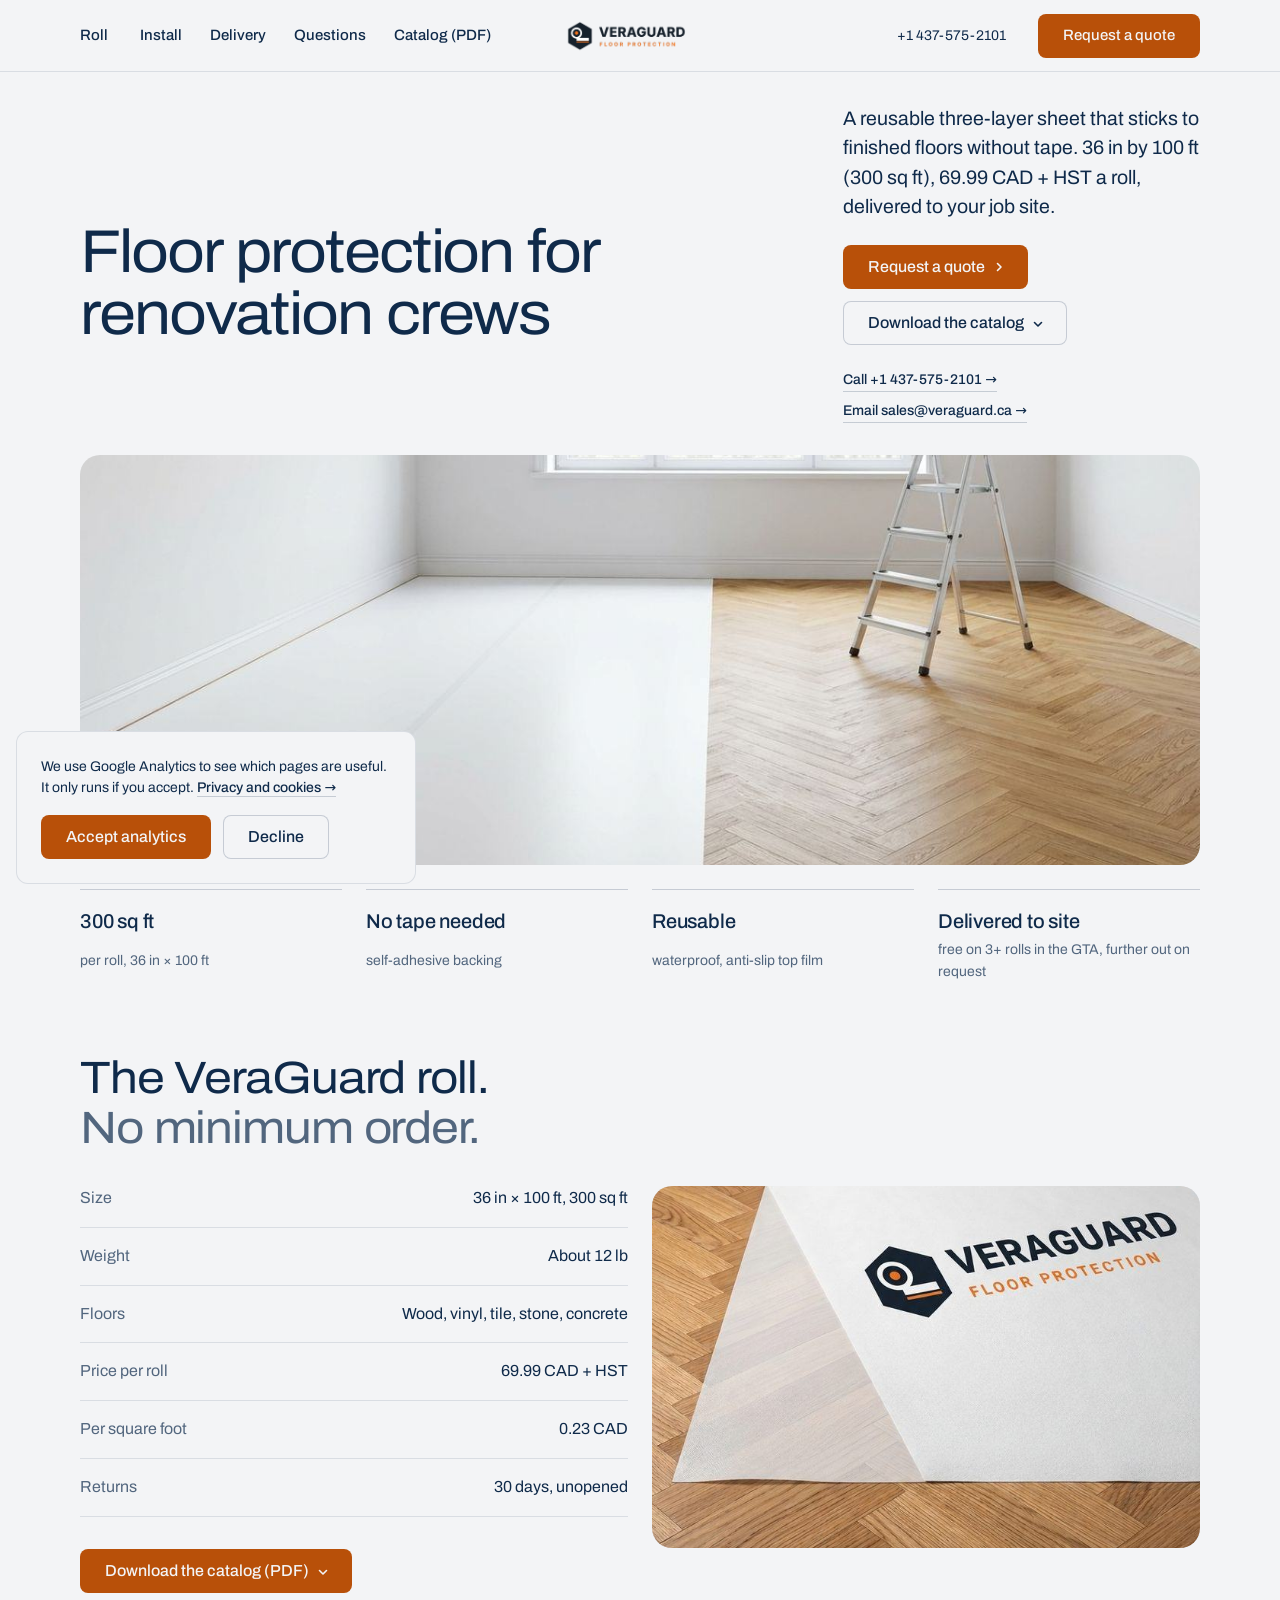
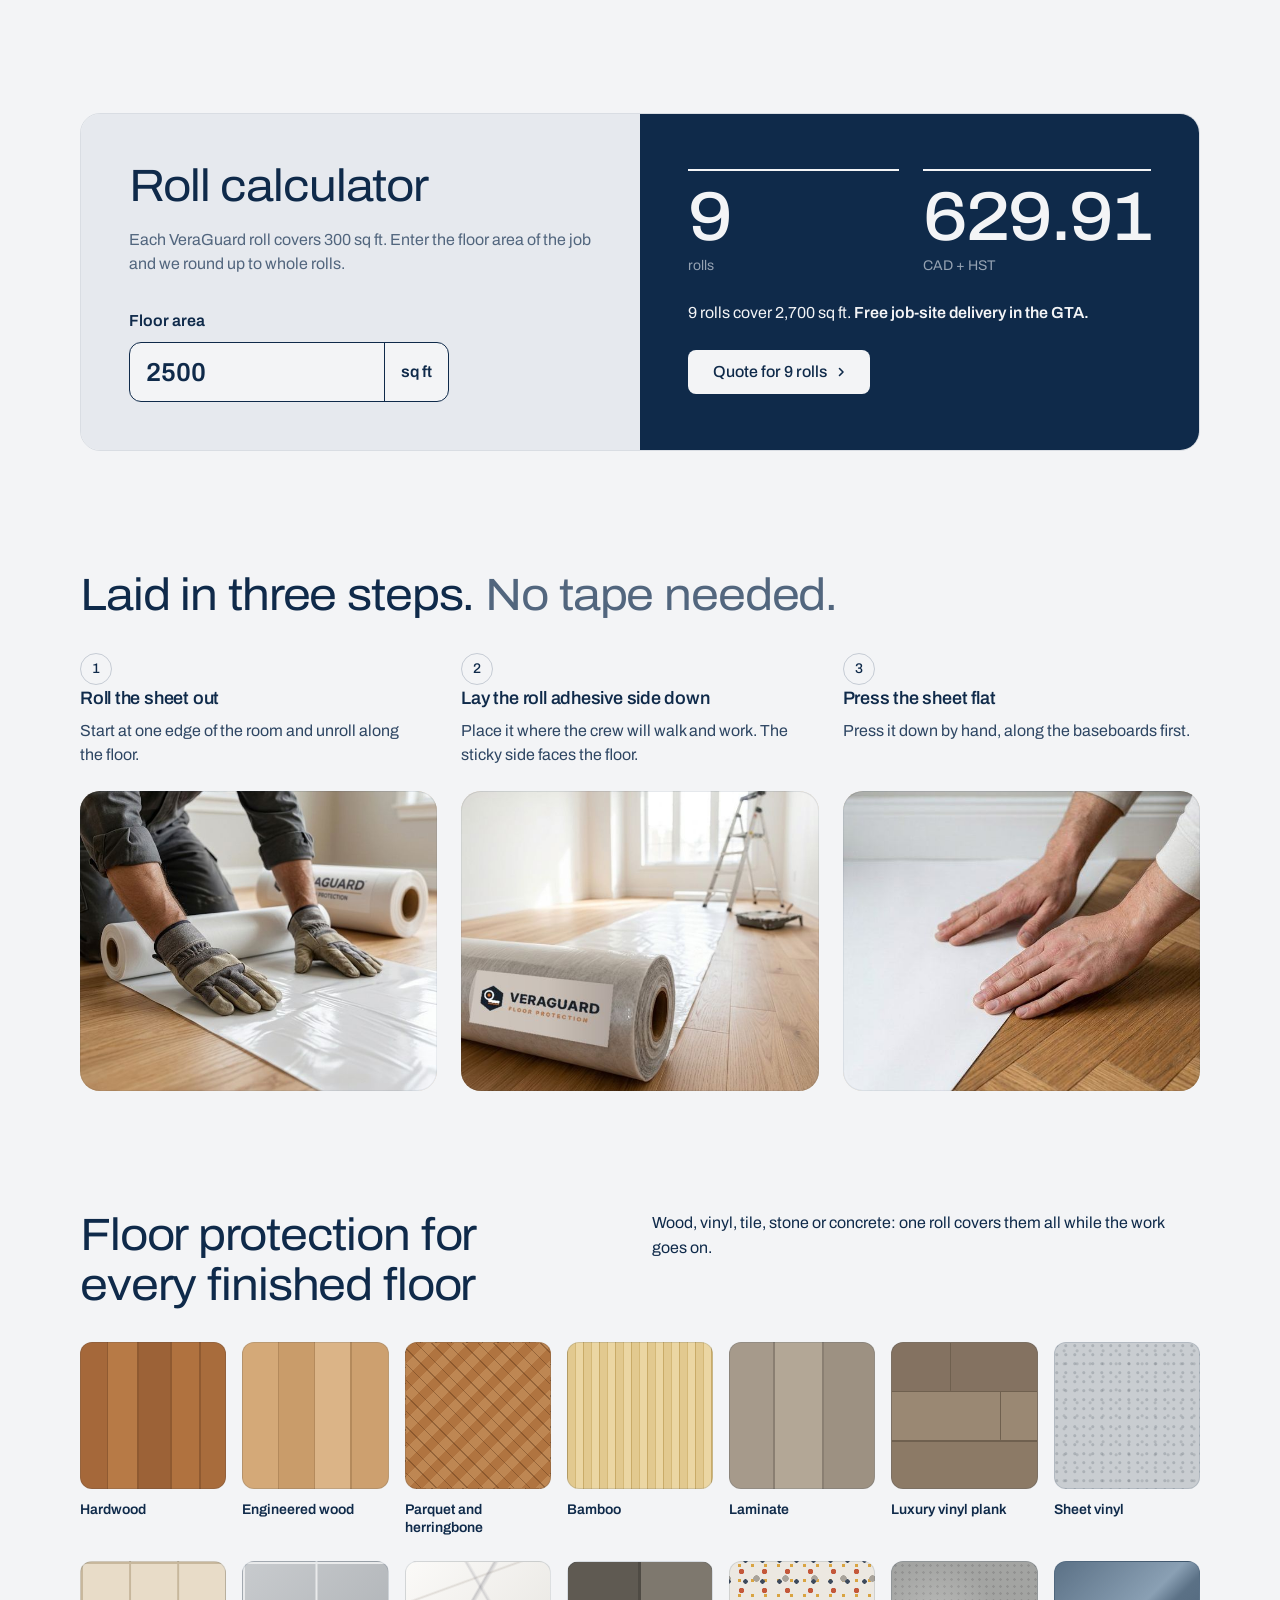
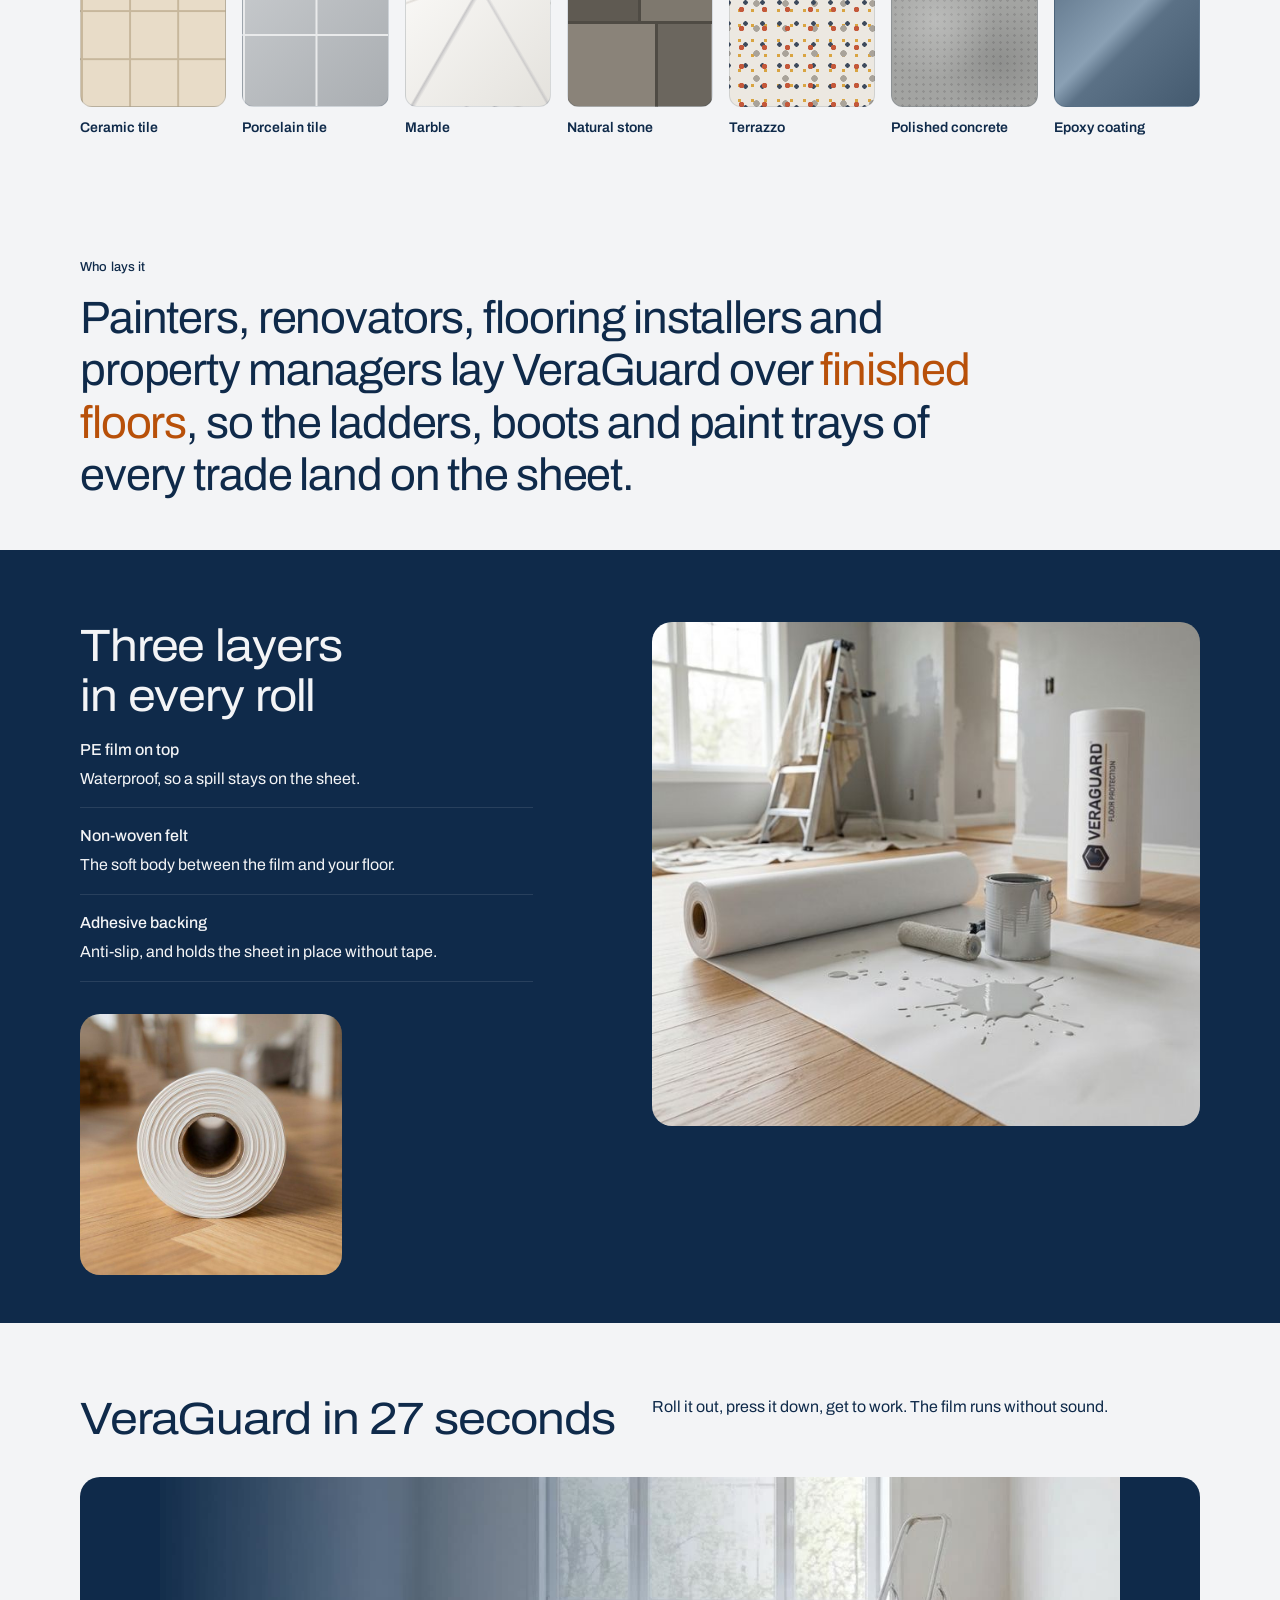
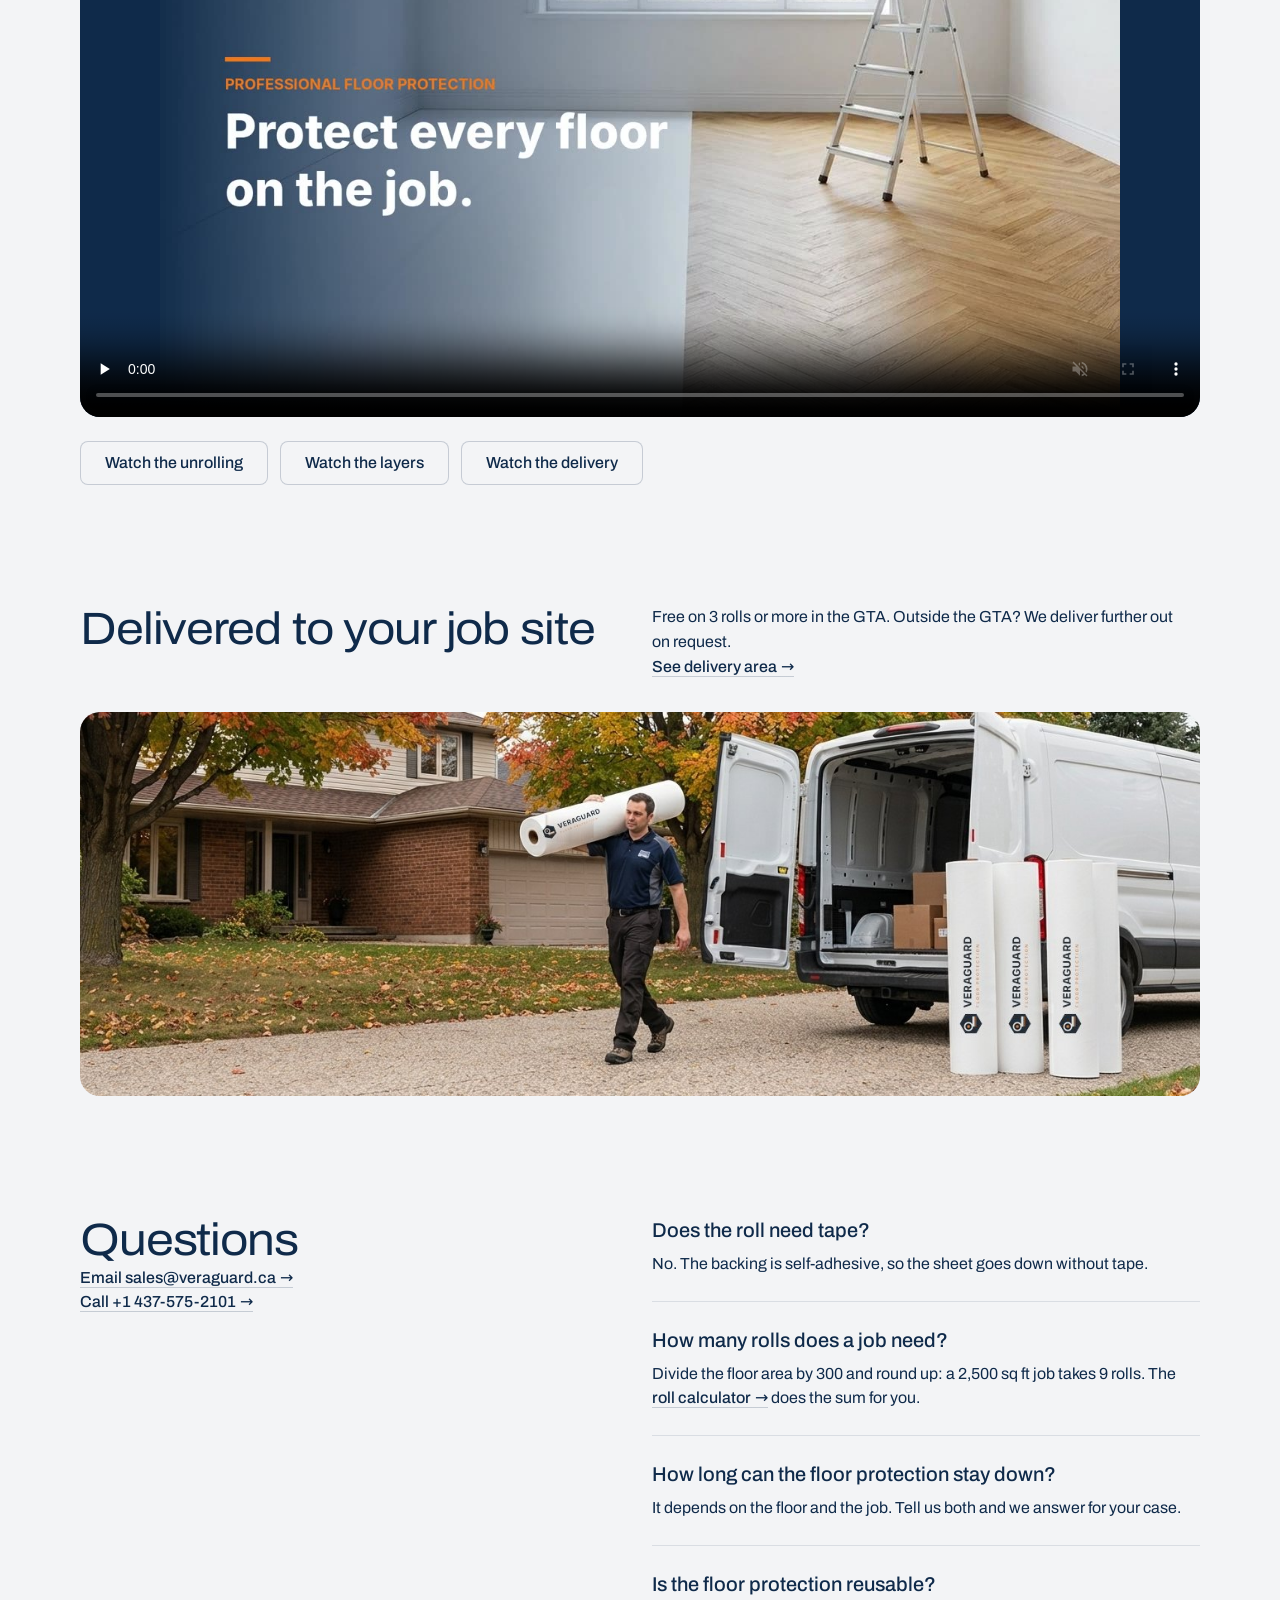
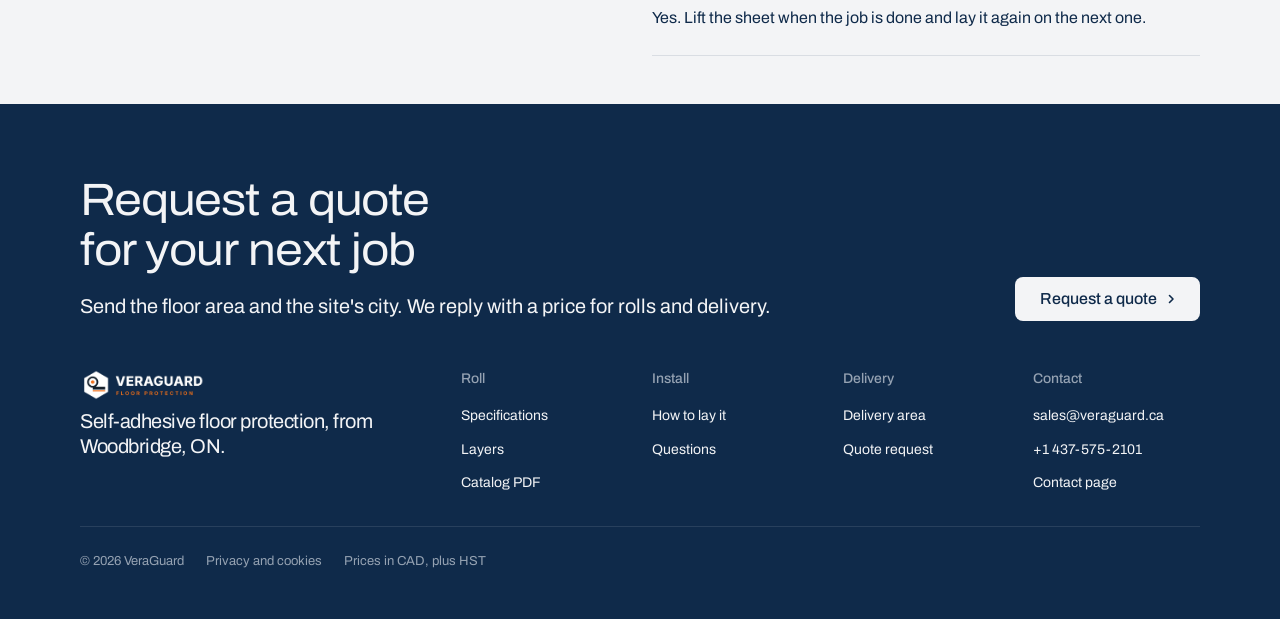
==== commit 09848c64: "Move van delivery photo to the home page, with the VeraGuard logo on the rolls Co-Authored-By: Claud" ====
--- a/index.html
+++ b/index.html
@@ -50,7 +50,7 @@
   #film .film > video:focus-visible { outline: 2px solid var(--p-ink); outline-offset: 3px; }
   #film .film__chapters { margin-top: var(--s-5); }
   #delivery .bleed { margin: 0; width: 100%; height: clamp(240px, 30vw, 440px); overflow: clip; border-radius: var(--r-lg); }
-  #delivery .bleed > img { width: 100%; height: 100%; object-fit: cover; object-position: 60% 60%; display: block; }
+  #delivery .bleed > img { width: 100%; height: 100%; object-fit: cover; object-position: 64% 50%; display: block; }
   @media (min-width: 1024px) and (max-width: 1279px) { #steps .grid > .card { grid-column: span 4; } #steps .panel { --p-h: 240px; } }
   @media (max-width: 1023px) {
     #roll .roll__pic { --ratio: 36%; }
@@ -66,7 +66,7 @@
     #roll .roll__pic { --ratio: 30%; order: -1; }
     #roll .rows__wide { display: none; }
     #roll .roll__pic > img { object-position: 50% 44% !important; }
-    #delivery .bleed { height: auto; aspect-ratio: 4 / 3; }
+    #delivery .bleed { height: auto; aspect-ratio: 16 / 9; } #delivery .bleed > img { object-position: 74% 50%; }
   }
 </style>
 </head>
@@ -298,7 +298,7 @@
         <div class="span-6 start-7 stack-2"><p>Free on 3 rolls or more in the GTA. Outside the GTA? We deliver further out on request.</p><p><a class="link" href="where-we-deliver.html">See delivery area</a></p></div>
       </div>
       <figure class="bleed" data-moment="picture-develops">
-        <img src="assets/img/delivery-rolls.jpg" srcset="assets/img/delivery-rolls-800.jpg 800w, assets/img/delivery-rolls.jpg 1200w" sizes="(max-width: 639px) 720px, 100vw" width="1200" height="670" alt="Three VeraGuard rolls stacked in the doorway of a house under renovation, a herringbone hallway behind" loading="lazy" data-source="client" data-subject="three rolls delivered to a site">
+        <img src="assets/img/delivery-van.jpg" width="2209" height="464" alt="A driver carries a VeraGuard roll from a white delivery van to a house, three more rolls standing on the driveway" loading="lazy" data-source="client" data-subject="rolls delivered to a house from a van">
       </figure>
     </div>
   </section>
